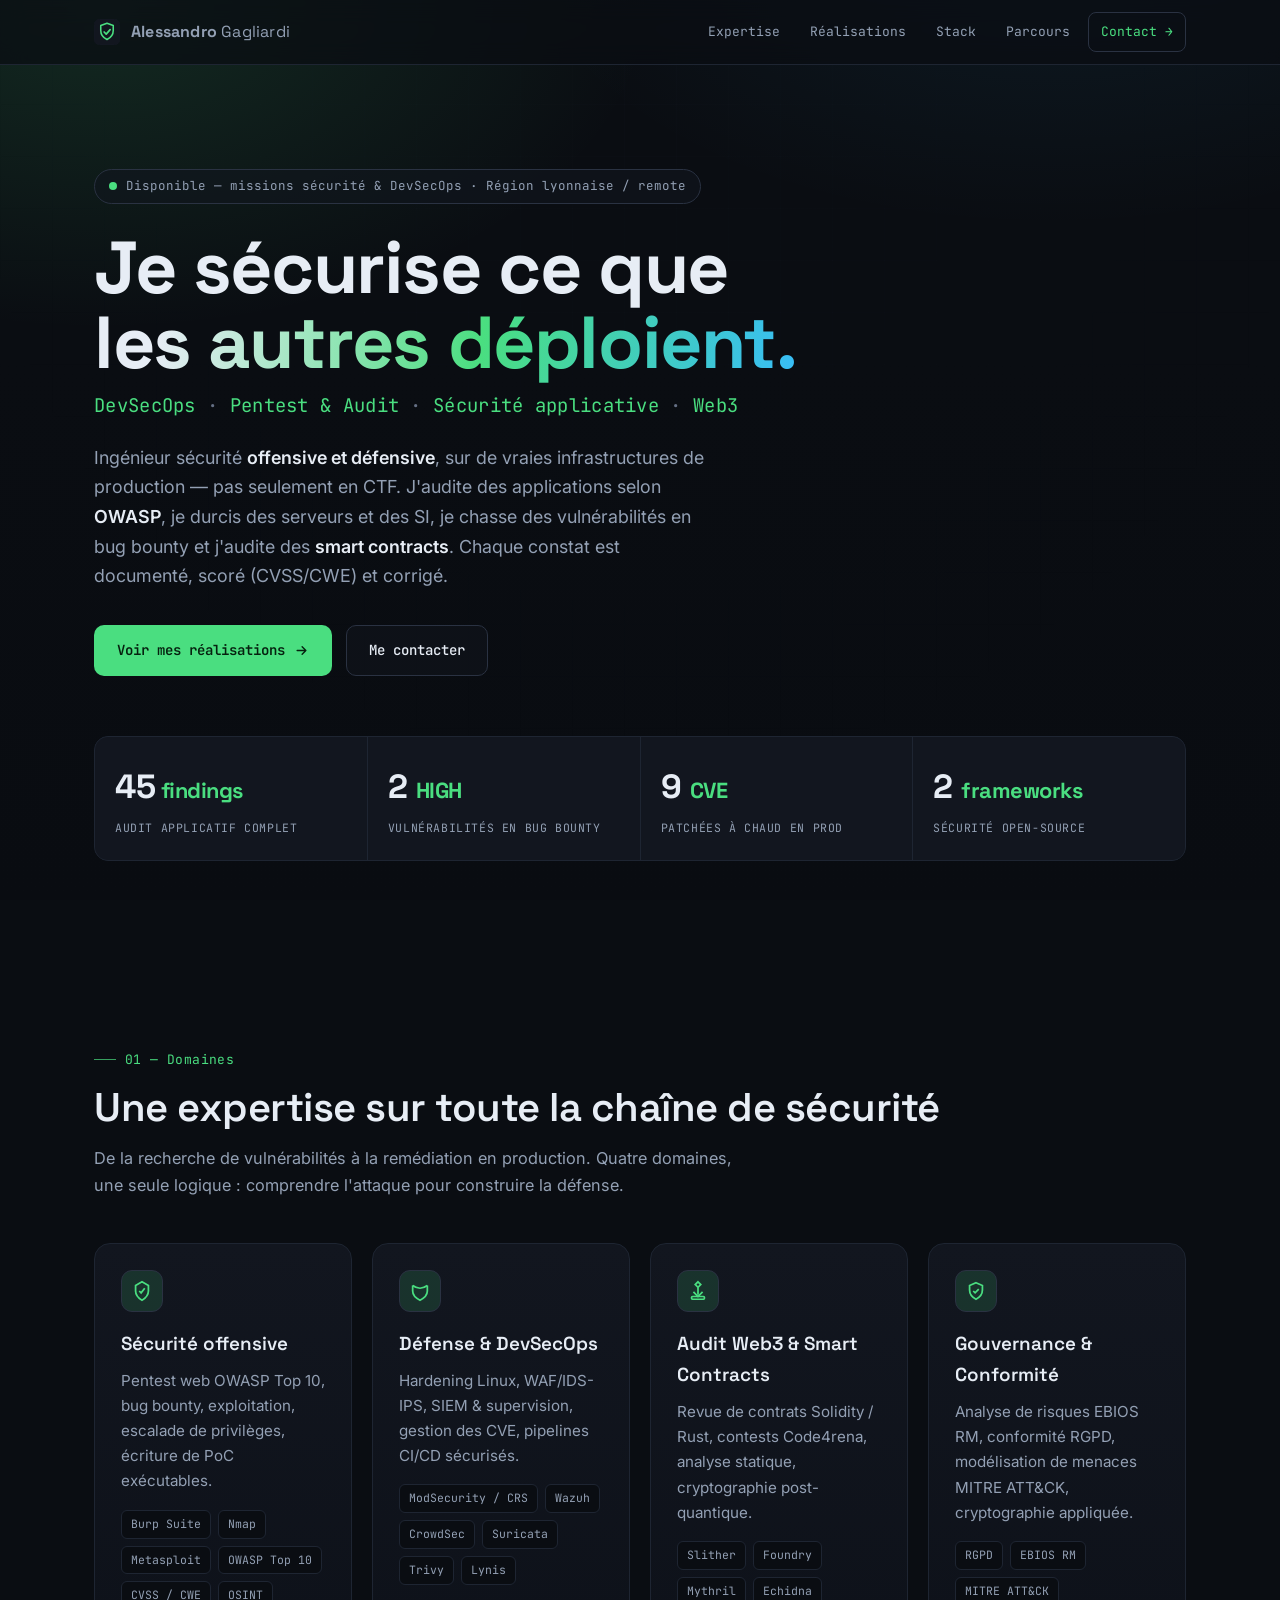
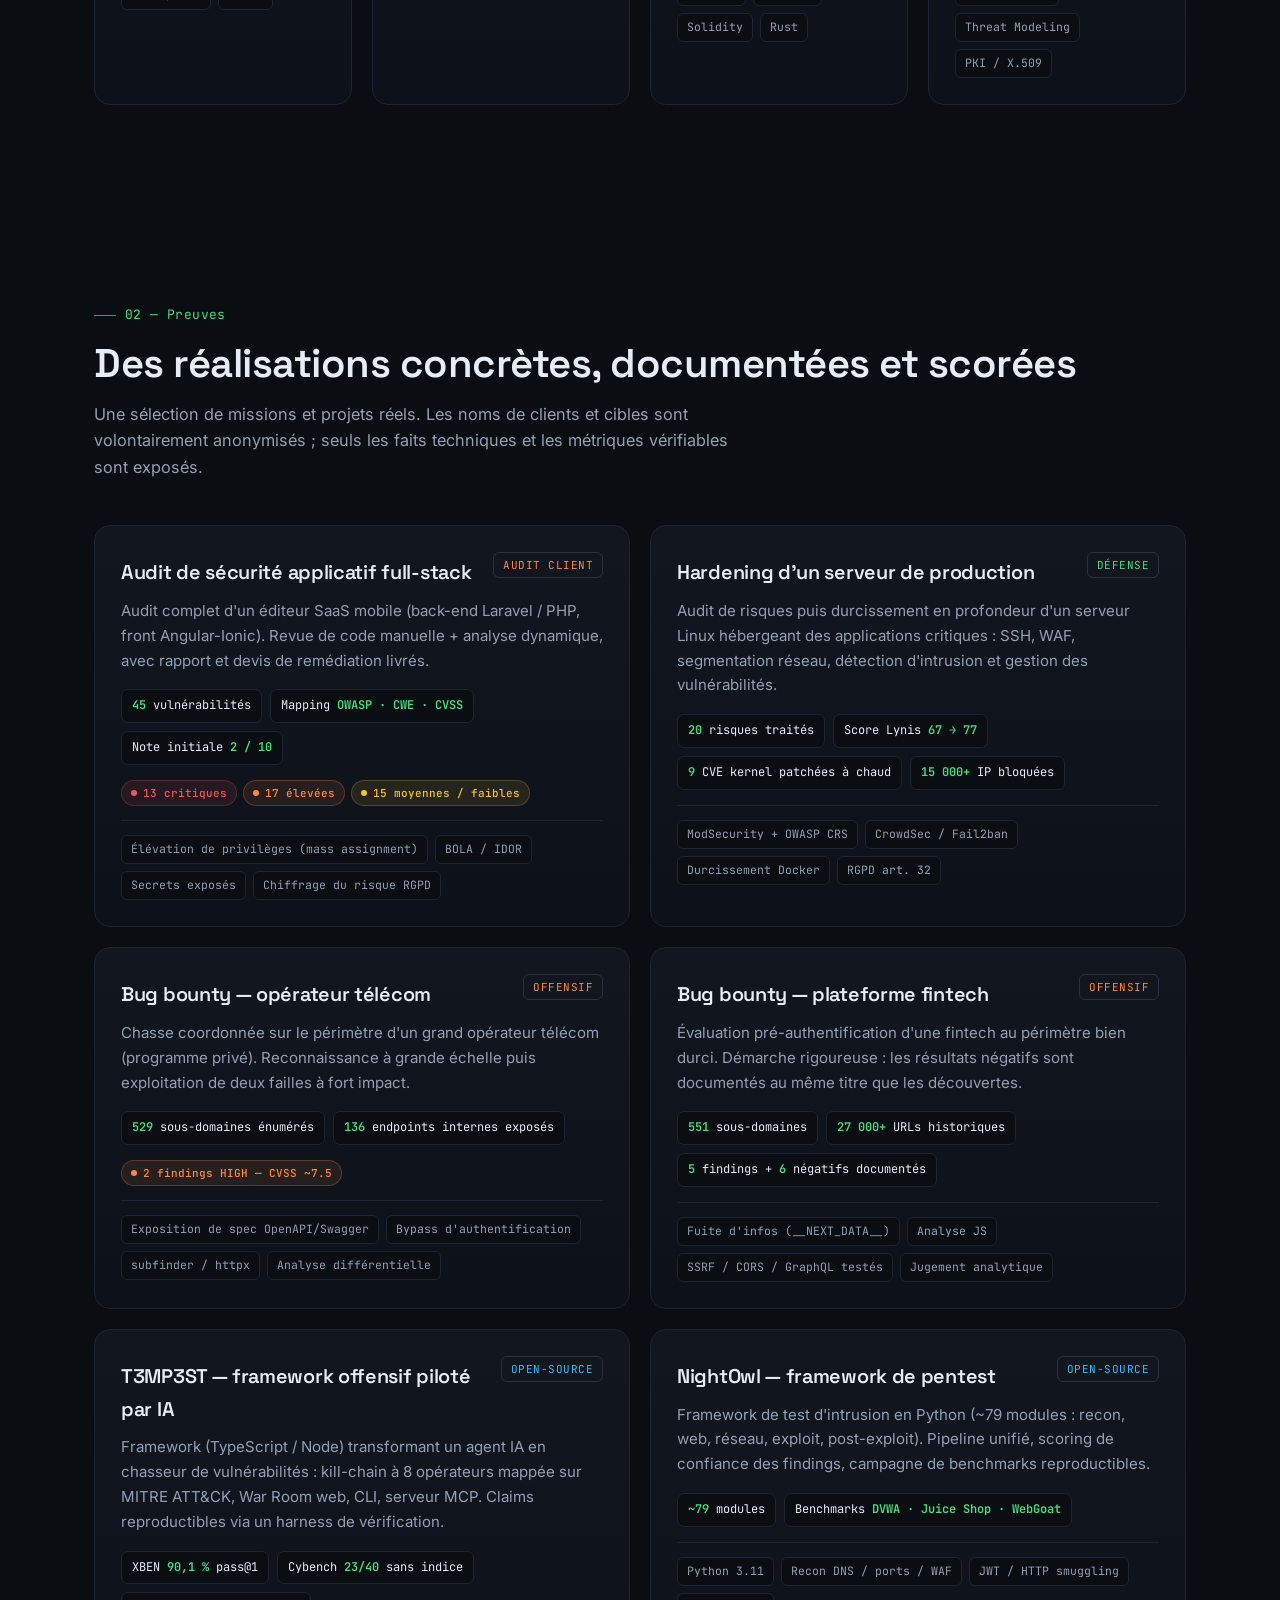
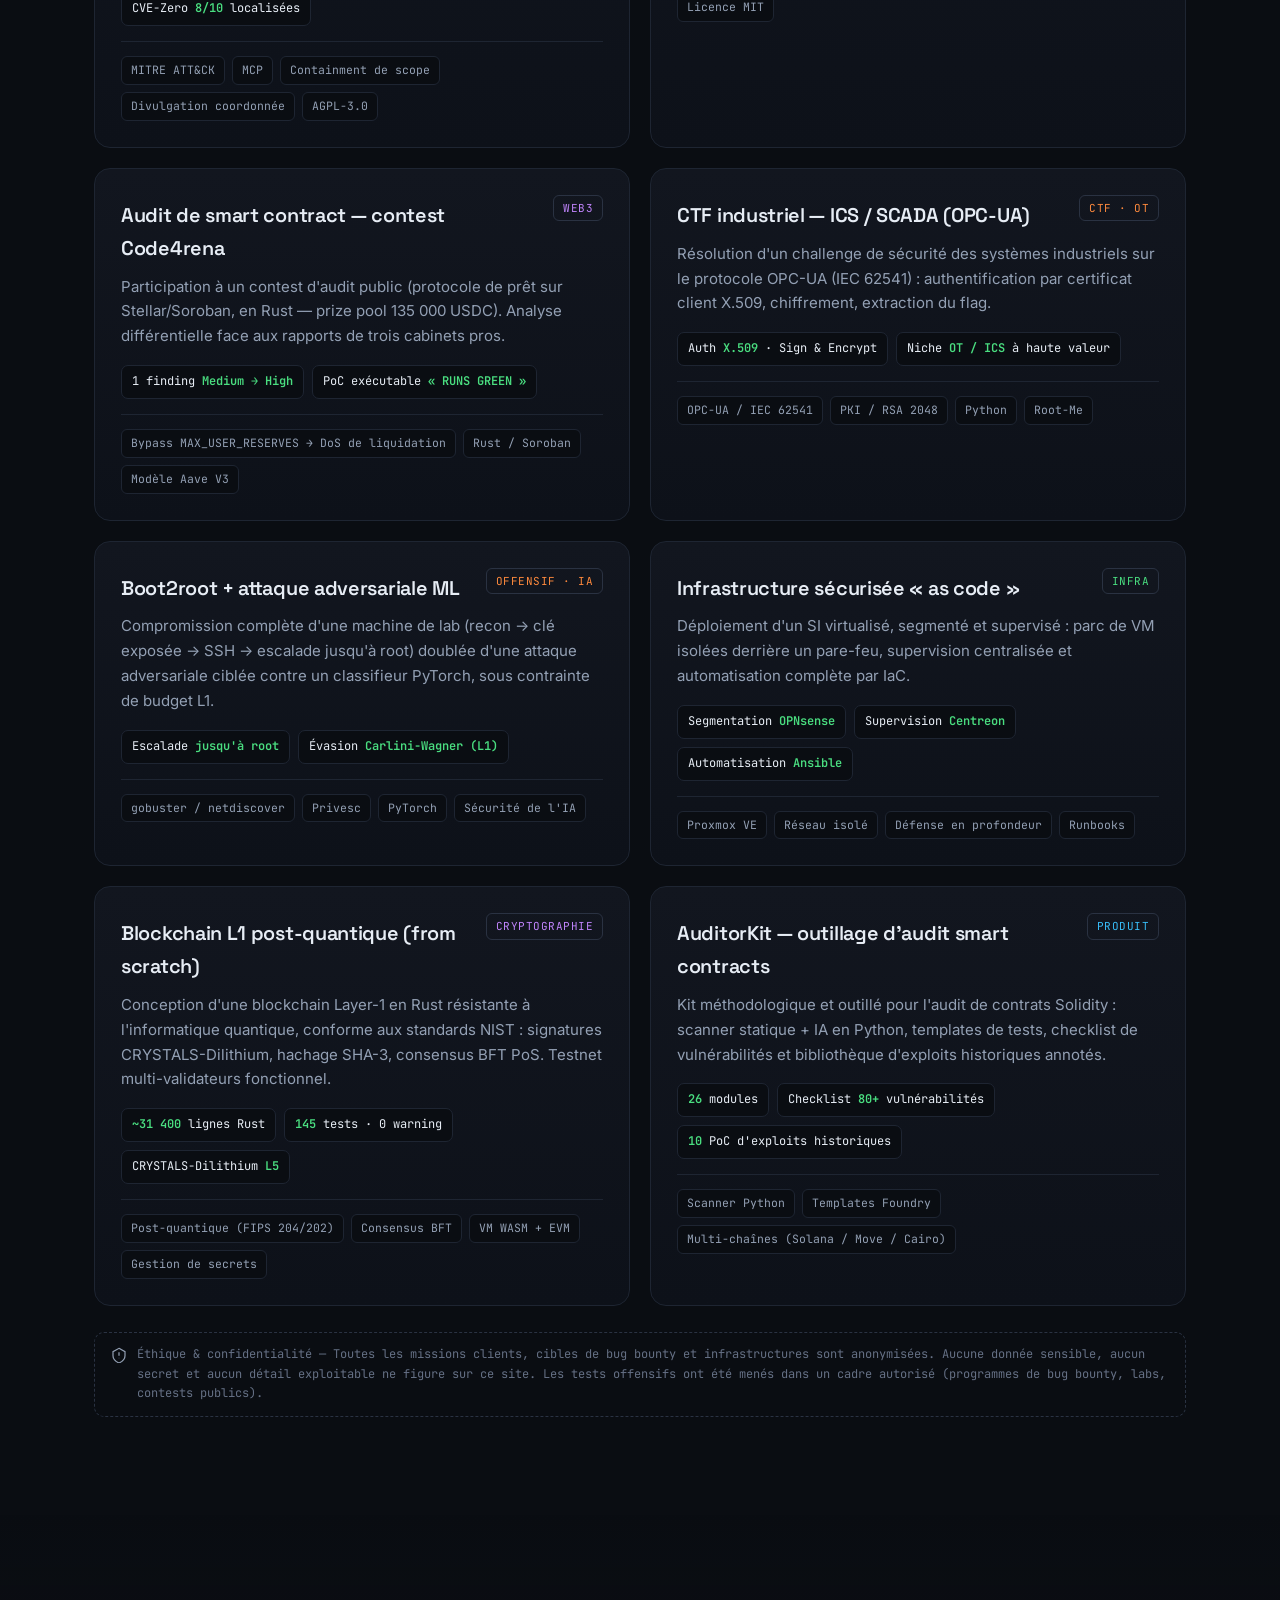
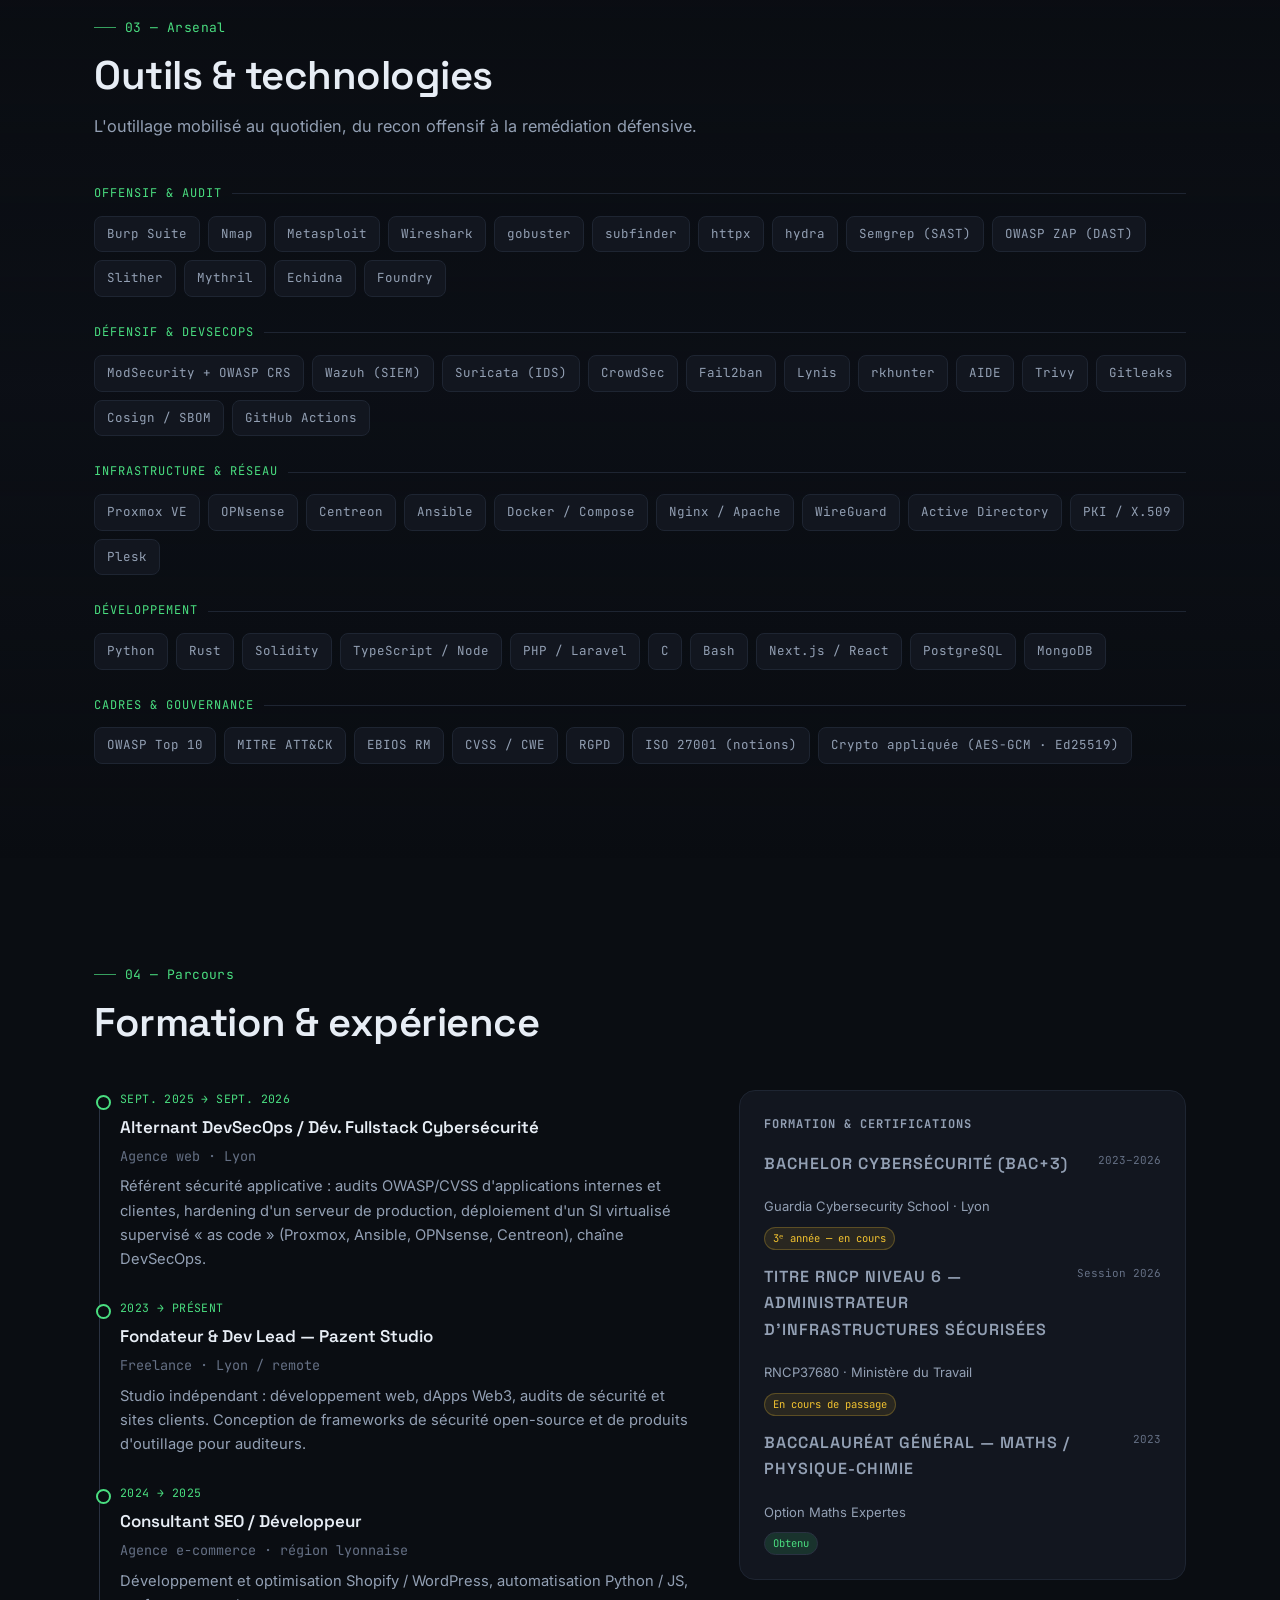
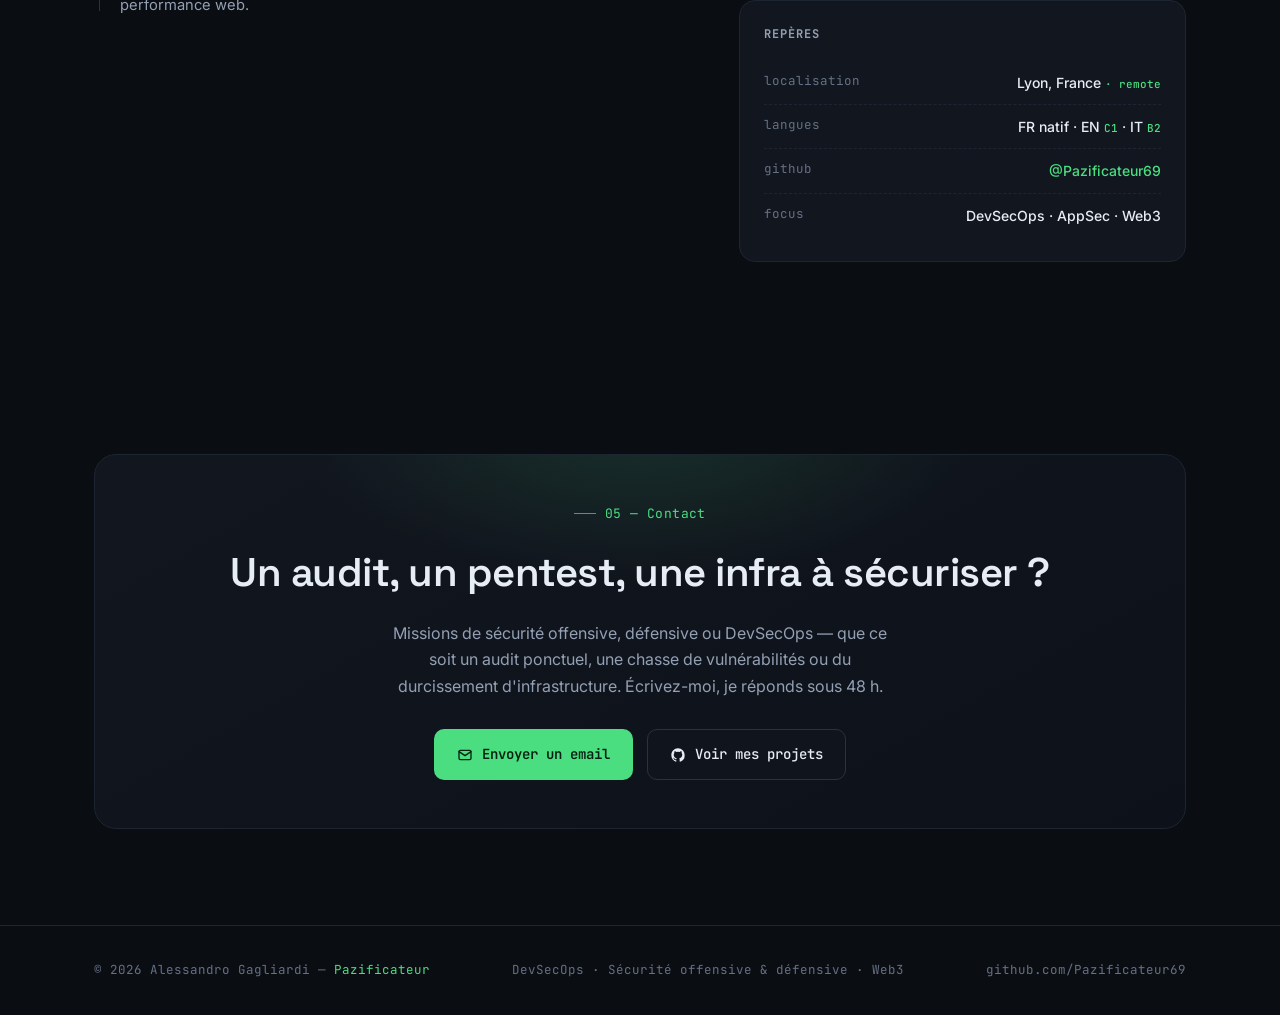
==== index.html @ 2c0b3a31 "Site portfolio cybersécurité — Alessandro Gagliardi" ====
<!DOCTYPE html>
<html lang="fr">
<head>
<meta charset="UTF-8">
<meta name="viewport" content="width=device-width, initial-scale=1.0">
<title>Alessandro Gagliardi — DevSecOps &amp; Expert Cybersécurité</title>
<meta name="description" content="Alessandro Gagliardi — DevSecOps &amp; expert en cybersécurité offensive et défensive. Audits applicatifs OWASP, pentest, hardening d'infrastructures, audit de smart contracts, frameworks open-source.">
<meta name="author" content="Alessandro Gagliardi">
<meta name="color-scheme" content="dark">
<meta property="og:type" content="website">
<meta property="og:title" content="Alessandro Gagliardi — DevSecOps &amp; Expert Cybersécurité">
<meta property="og:description" content="Sécurité offensive &amp; défensive sur infrastructures de production. Audits OWASP, pentest, hardening, audit de smart contracts.">
<meta property="og:locale" content="fr_FR">
<link rel="icon" href="data:image/svg+xml,%3Csvg xmlns='http://www.w3.org/2000/svg' viewBox='0 0 100 100'%3E%3Crect width='100' height='100' rx='22' fill='%230a0d12'/%3E%3Cpath d='M50 14l26 10v20c0 18-11 30-26 38-15-8-26-20-26-38V24z' fill='none' stroke='%234ade80' stroke-width='6' stroke-linejoin='round'/%3E%3Cpath d='M38 50l9 9 17-19' fill='none' stroke='%234ade80' stroke-width='7' stroke-linecap='round' stroke-linejoin='round'/%3E%3C/svg%3E">
<link rel="preconnect" href="https://fonts.googleapis.com">
<link rel="preconnect" href="https://fonts.gstatic.com" crossorigin>
<link href="https://fonts.googleapis.com/css2?family=Space+Grotesk:wght@400;500;600;700&family=Inter:wght@400;500;600&family=JetBrains+Mono:wght@400;500;600&display=swap" rel="stylesheet">
<script type="application/ld+json">
{
  "@context": "https://schema.org",
  "@type": "Person",
  "name": "Alessandro Gagliardi",
  "alternateName": "Pazificateur",
  "jobTitle": "DevSecOps & Ingénieur Sécurité",
  "description": "Expert en cybersécurité offensive et défensive : audits applicatifs OWASP, pentest, hardening d'infrastructures, audit de smart contracts.",
  "knowsAbout": ["Cybersécurité", "DevSecOps", "Pentest", "OWASP Top 10", "Audit de sécurité", "Hardening Linux", "Smart Contract Audit", "MITRE ATT&CK", "RGPD"],
  "url": "https://pazificateur69.github.io",
  "sameAs": ["https://github.com/Pazificateur69"],
  "knowsLanguage": ["fr", "en", "it"],
  "address": { "@type": "PostalAddress", "addressRegion": "Lyon", "addressCountry": "FR" }
}
</script>
<style>
  :root{
    --bg:#0a0d12; --bg-2:#0d1119; --surface:#12161f; --surface-2:#151b26;
    --border:#1e2532; --border-2:#2a3242;
    --text:#e7edf5; --muted:#93a0b4; --muted-2:#657085;
    --accent:#4ade80; --accent-dim:#2fa563; --accent-glow:rgba(74,222,128,.14);
    --cyan:#38bdf8;
    --crit:#f2555a; --high:#ff8a3d; --med:#f4c430; --low:#5ed497;
    --mono:'JetBrains Mono',ui-monospace,SFMono-Regular,Menlo,monospace;
    --sans:'Inter',system-ui,-apple-system,Segoe UI,Roboto,sans-serif;
    --display:'Space Grotesk','Inter',system-ui,sans-serif;
    --maxw:1140px;
  }
  *{box-sizing:border-box;margin:0;padding:0}
  html{scroll-behavior:smooth}
  @media (prefers-reduced-motion:reduce){html{scroll-behavior:auto}}
  body{
    background:var(--bg); color:var(--text); font-family:var(--sans);
    line-height:1.65; -webkit-font-smoothing:antialiased; overflow-x:hidden;
    font-size:16px;
  }
  body::before{
    content:""; position:fixed; inset:0; z-index:-2; pointer-events:none;
    background:
      radial-gradient(900px 500px at 82% -8%, rgba(56,189,248,.08), transparent 60%),
      radial-gradient(1000px 600px at 8% 0%, var(--accent-glow), transparent 55%),
      linear-gradient(180deg,#0a0d12 0%, #0a0d12 40%, #090c11 100%);
  }
  body::after{
    content:""; position:fixed; inset:0; z-index:-1; pointer-events:none; opacity:.5;
    background-image:linear-gradient(rgba(120,140,170,.035) 1px,transparent 1px),
      linear-gradient(90deg,rgba(120,140,170,.035) 1px,transparent 1px);
    background-size:52px 52px;
    -webkit-mask-image:radial-gradient(circle at 50% 12%,#000,transparent 78%);
    mask-image:radial-gradient(circle at 50% 12%,#000,transparent 78%);
  }
  a{color:inherit;text-decoration:none}
  .wrap{max-width:var(--maxw);margin:0 auto;padding:0 24px}
  .mono{font-family:var(--mono)}
  .accent{color:var(--accent)}

  /* NAV */
  header.nav{
    position:sticky;top:0;z-index:50;
    backdrop-filter:blur(12px);-webkit-backdrop-filter:blur(12px);
    background:rgba(10,13,18,.72);border-bottom:1px solid var(--border);
  }
  .nav-in{display:flex;align-items:center;justify-content:space-between;height:64px}
  .brand{display:flex;align-items:center;gap:11px;font-family:var(--display);font-weight:600;letter-spacing:.2px}
  .brand .logo{width:26px;height:26px;flex:none}
  .brand b{font-weight:700}
  .brand span{color:var(--muted);font-weight:400}
  nav.links{display:flex;gap:6px;align-items:center}
  nav.links a{
    font-family:var(--mono);font-size:13px;color:var(--muted);
    padding:8px 12px;border-radius:8px;transition:.18s;
  }
  nav.links a:hover{color:var(--text);background:var(--surface)}
  nav.links a.cta{
    color:var(--accent);border:1px solid var(--border-2);
  }
  nav.links a.cta:hover{background:var(--accent-glow);border-color:var(--accent-dim)}
  .burger{display:none;background:none;border:1px solid var(--border-2);border-radius:8px;color:var(--text);padding:7px 10px;cursor:pointer;font-family:var(--mono);font-size:13px}
  @media(max-width:820px){
    nav.links{display:none}
    nav.links.open{
      display:flex;position:absolute;top:64px;left:0;right:0;flex-direction:column;
      gap:2px;padding:14px;background:rgba(10,13,18,.97);border-bottom:1px solid var(--border);
    }
    nav.links.open a{padding:11px 12px}
    .burger{display:block}
  }

  /* SECTION SCAFFOLD */
  section{padding:96px 0;position:relative}
  @media(max-width:640px){section{padding:68px 0}}
  .kicker{
    font-family:var(--mono);font-size:13px;color:var(--accent);
    display:inline-flex;align-items:center;gap:9px;margin-bottom:16px;letter-spacing:.4px;
  }
  .kicker::before{content:"";width:22px;height:1px;background:var(--accent);opacity:.7}
  h2.sec{font-family:var(--display);font-size:clamp(1.7rem,3.6vw,2.5rem);font-weight:600;letter-spacing:-.5px;line-height:1.12}
  .sec-lead{color:var(--muted);max-width:640px;margin-top:14px;font-size:1.02rem}

  /* HERO */
  .hero{padding:104px 0 84px;position:relative}
  .hero .status{
    display:inline-flex;align-items:center;gap:9px;font-family:var(--mono);font-size:12.5px;
    color:var(--muted);border:1px solid var(--border-2);border-radius:100px;padding:6px 14px;margin-bottom:26px;
    background:rgba(18,22,31,.6);
  }
  .dot{width:8px;height:8px;border-radius:50%;background:var(--accent);box-shadow:0 0 0 0 var(--accent-glow);animation:pulse 2.4s infinite}
  @keyframes pulse{0%{box-shadow:0 0 0 0 rgba(74,222,128,.5)}70%{box-shadow:0 0 0 9px rgba(74,222,128,0)}100%{box-shadow:0 0 0 0 rgba(74,222,128,0)}}
  @media (prefers-reduced-motion:reduce){.dot{animation:none}}
  .hero h1{
    font-family:var(--display);font-weight:700;letter-spacing:-1.4px;
    font-size:clamp(2.5rem,6.4vw,4.6rem);line-height:1.02;margin-bottom:10px;
  }
  .hero h1 .grad{
    background:linear-gradient(100deg,#e7edf5 10%,#4ade80 55%,#38bdf8 100%);
    -webkit-background-clip:text;background-clip:text;-webkit-text-fill-color:transparent;
  }
  .hero .role{font-family:var(--mono);color:var(--accent);font-size:clamp(.95rem,2.2vw,1.18rem);margin-bottom:22px;letter-spacing:.3px}
  .hero .role .sep{color:var(--muted-2)}
  .hero p.lead{font-size:1.12rem;color:var(--muted);max-width:610px;margin-bottom:34px}
  .hero p.lead strong{color:var(--text);font-weight:600}
  .btns{display:flex;gap:14px;flex-wrap:wrap}
  .btn{
    font-family:var(--mono);font-size:14px;font-weight:500;padding:13px 22px;border-radius:10px;
    display:inline-flex;align-items:center;gap:9px;transition:.2s;cursor:pointer;border:1px solid transparent;
  }
  .btn.primary{background:var(--accent);color:#06210f;font-weight:600}
  .btn.primary:hover{transform:translateY(-2px);box-shadow:0 10px 30px -10px rgba(74,222,128,.5)}
  .btn.ghost{border-color:var(--border-2);color:var(--text);background:rgba(18,22,31,.5)}
  .btn.ghost:hover{border-color:var(--accent-dim);color:var(--accent);transform:translateY(-2px)}

  /* HERO STATS */
  .hero-stats{
    display:grid;grid-template-columns:repeat(4,1fr);gap:1px;margin-top:60px;
    border:1px solid var(--border);border-radius:14px;overflow:hidden;background:var(--border);
  }
  @media(max-width:720px){.hero-stats{grid-template-columns:repeat(2,1fr)}}
  .hstat{background:var(--surface);padding:22px 20px}
  .hstat .n{font-family:var(--display);font-size:clamp(1.5rem,3.4vw,2.1rem);font-weight:700;color:var(--text);letter-spacing:-.5px}
  .hstat .n .u{color:var(--accent);font-size:.65em}
  .hstat .l{font-family:var(--mono);font-size:11.5px;color:var(--muted);margin-top:5px;text-transform:uppercase;letter-spacing:.6px}

  /* GENERIC CARD GRID */
  .grid{display:grid;gap:20px}
  .g-2{grid-template-columns:repeat(2,1fr)}
  .g-3{grid-template-columns:repeat(3,1fr)}
  .g-4{grid-template-columns:repeat(4,1fr)}
  @media(max-width:900px){.g-3,.g-4{grid-template-columns:repeat(2,1fr)}}
  @media(max-width:620px){.g-2,.g-3,.g-4{grid-template-columns:1fr}}
  .card{
    background:linear-gradient(180deg,var(--surface),var(--bg-2));
    border:1px solid var(--border);border-radius:16px;padding:26px;transition:.25s;position:relative;overflow:hidden;
  }
  .card:hover{border-color:var(--border-2);transform:translateY(-3px)}

  /* ABOUT */
  .about-grid{display:grid;grid-template-columns:1.35fr .9fr;gap:34px;align-items:start}
  @media(max-width:860px){.about-grid{grid-template-columns:1fr;gap:26px}}
  .about-body p{color:var(--muted);margin-bottom:18px;font-size:1.05rem}
  .about-body p strong{color:var(--text);font-weight:600}
  .about-body .hl{color:var(--accent);font-weight:500}
  .panel{
    background:var(--surface);border:1px solid var(--border);border-radius:16px;padding:24px;
  }
  .panel h4{font-family:var(--mono);font-size:12px;color:var(--muted);text-transform:uppercase;letter-spacing:1px;margin-bottom:16px}
  .kv{display:flex;justify-content:space-between;gap:14px;padding:10px 0;border-bottom:1px dashed var(--border);font-size:14px}
  .kv:last-child{border-bottom:none}
  .kv .k{color:var(--muted-2);font-family:var(--mono);font-size:12.5px}
  .kv .v{color:var(--text);text-align:right;font-weight:500}
  .kv .v small{color:var(--accent);font-family:var(--mono);font-size:11px}

  /* EXPERTISE */
  .exp-card .ico{width:42px;height:42px;border-radius:11px;display:flex;align-items:center;justify-content:center;background:var(--accent-glow);border:1px solid var(--border-2);margin-bottom:16px}
  .exp-card .ico svg{width:22px;height:22px;stroke:var(--accent);fill:none;stroke-width:1.9}
  .exp-card h3{font-family:var(--display);font-size:1.18rem;font-weight:600;margin-bottom:9px}
  .exp-card p{color:var(--muted);font-size:.95rem;margin-bottom:16px}
  .tags{display:flex;flex-wrap:wrap;gap:7px}
  .tag{font-family:var(--mono);font-size:11.5px;color:var(--muted);background:var(--bg);border:1px solid var(--border);border-radius:6px;padding:4px 9px}
  .exp-card:hover .tag{border-color:var(--border-2)}

  /* PROOF / CASE STUDIES */
  .proj-head{display:flex;align-items:flex-start;justify-content:space-between;gap:14px;margin-bottom:6px}
  .proj-cat{font-family:var(--mono);font-size:11px;letter-spacing:.5px;text-transform:uppercase;color:var(--cyan);border:1px solid var(--border-2);border-radius:6px;padding:3px 9px;white-space:nowrap}
  .proj-cat.off{color:#ff8a3d}
  .proj-cat.def{color:var(--accent)}
  .proj-cat.web3{color:#c084fc}
  .proj-cat.tool{color:#38bdf8}
  .proj h3{font-family:var(--display);font-size:1.24rem;font-weight:600;margin:4px 0 4px;letter-spacing:-.3px}
  .proj .ctx{color:var(--muted);font-size:.94rem;margin-bottom:16px}
  .metrics{display:flex;flex-wrap:wrap;gap:8px;margin-bottom:15px}
  .metric{font-family:var(--mono);font-size:12px;background:var(--bg);border:1px solid var(--border);border-radius:7px;padding:6px 10px;color:var(--text)}
  .metric b{color:var(--accent);font-weight:600}
  .sev{display:flex;flex-wrap:wrap;gap:6px;margin-bottom:14px}
  .badge{font-family:var(--mono);font-size:11px;padding:3px 9px;border-radius:20px;font-weight:500;display:inline-flex;align-items:center;gap:6px}
  .badge::before{content:"";width:6px;height:6px;border-radius:50%;background:currentColor}
  .b-crit{color:var(--crit);background:rgba(242,85,90,.1);border:1px solid rgba(242,85,90,.25)}
  .b-high{color:var(--high);background:rgba(255,138,61,.1);border:1px solid rgba(255,138,61,.25)}
  .b-med{color:var(--med);background:rgba(244,196,48,.1);border:1px solid rgba(244,196,48,.22)}
  .b-low{color:var(--low);background:rgba(94,212,151,.1);border:1px solid rgba(94,212,151,.22)}
  .proj .foot{display:flex;flex-wrap:wrap;gap:7px;padding-top:14px;border-top:1px solid var(--border)}
  .disclaimer{
    font-family:var(--mono);font-size:12px;color:var(--muted-2);
    border:1px dashed var(--border-2);border-radius:10px;padding:12px 16px;margin-top:26px;
    display:flex;gap:10px;align-items:flex-start;
  }
  .disclaimer svg{width:16px;height:16px;stroke:var(--muted);fill:none;stroke-width:1.8;flex:none;margin-top:2px}

  /* STACK */
  .stack-group{margin-bottom:26px}
  .stack-group:last-child{margin-bottom:0}
  .stack-group .gt{font-family:var(--mono);font-size:12px;color:var(--accent);text-transform:uppercase;letter-spacing:1px;margin-bottom:12px;display:flex;align-items:center;gap:10px}
  .stack-group .gt::after{content:"";flex:1;height:1px;background:var(--border)}
  .chips{display:flex;flex-wrap:wrap;gap:8px}
  .chip{font-family:var(--mono);font-size:12.5px;color:var(--muted);background:var(--surface);border:1px solid var(--border);border-radius:8px;padding:7px 12px;transition:.18s}
  .chip:hover{color:var(--text);border-color:var(--accent-dim);transform:translateY(-2px)}

  /* TIMELINE + EDU */
  .path-grid{display:grid;grid-template-columns:1.15fr .85fr;gap:40px;align-items:start}
  @media(max-width:860px){.path-grid{grid-template-columns:1fr;gap:34px}}
  .tl{position:relative;padding-left:26px}
  .tl::before{content:"";position:absolute;left:5px;top:6px;bottom:6px;width:1px;background:var(--border-2)}
  .tl-item{position:relative;padding-bottom:28px}
  .tl-item:last-child{padding-bottom:0}
  .tl-item::before{content:"";position:absolute;left:-24px;top:5px;width:11px;height:11px;border-radius:50%;background:var(--bg);border:2px solid var(--accent)}
  .tl-item .when{font-family:var(--mono);font-size:11.5px;color:var(--accent);letter-spacing:.4px}
  .tl-item h4{font-family:var(--display);font-size:1.06rem;font-weight:600;margin:5px 0 3px}
  .tl-item .org{font-size:13.5px;color:var(--muted-2);font-family:var(--mono)}
  .tl-item p{color:var(--muted);font-size:.92rem;margin-top:7px}
  .edu-card{margin-bottom:14px}
  .edu-card:last-child{margin-bottom:0}
  .edu-card .top{display:flex;justify-content:space-between;gap:12px;align-items:flex-start}
  .edu-card h4{font-family:var(--display);font-size:1rem;font-weight:600}
  .edu-card .yr{font-family:var(--mono);font-size:11px;color:var(--muted-2);white-space:nowrap}
  .edu-card .sub{font-size:13px;color:var(--muted);margin-top:3px}
  .pill{font-family:var(--mono);font-size:10.5px;padding:2px 8px;border-radius:20px;margin-top:9px;display:inline-block}
  .pill.now{color:var(--med);background:rgba(244,196,48,.1);border:1px solid rgba(244,196,48,.25)}
  .pill.done{color:var(--accent);background:var(--accent-glow);border:1px solid var(--border-2)}

  /* CONTACT */
  .contact-box{
    background:linear-gradient(150deg,var(--surface),var(--bg-2));
    border:1px solid var(--border);border-radius:22px;padding:48px 40px;text-align:center;position:relative;overflow:hidden;
  }
  .contact-box::before{content:"";position:absolute;inset:0;background:radial-gradient(500px 240px at 50% -10%,var(--accent-glow),transparent 70%);pointer-events:none}
  .contact-box h2{font-family:var(--display);font-size:clamp(1.7rem,4vw,2.5rem);font-weight:600;letter-spacing:-.5px;position:relative}
  .contact-box p{color:var(--muted);max-width:520px;margin:14px auto 30px;position:relative}
  .contact-actions{display:flex;gap:14px;justify-content:center;flex-wrap:wrap;position:relative}

  /* FOOTER */
  footer{border-top:1px solid var(--border);padding:34px 0;color:var(--muted-2)}
  .foot-in{display:flex;justify-content:space-between;align-items:center;gap:16px;flex-wrap:wrap;font-family:var(--mono);font-size:12.5px}
  .foot-in a:hover{color:var(--accent)}

  /* REVEAL */
  .reveal{opacity:0;transform:translateY(22px);transition:opacity .6s ease,transform .6s ease}
  .reveal.in{opacity:1;transform:none}
  @media (prefers-reduced-motion:reduce){.reveal{opacity:1;transform:none;transition:none}}
</style>
</head>
<body>

<header class="nav">
  <div class="wrap nav-in">
    <a class="brand" href="#top">
      <svg class="logo" viewBox="0 0 100 100" aria-hidden="true"><rect width="100" height="100" rx="22" fill="#12161f" stroke="#1e2532"/><path d="M50 16l24 9v19c0 17-10 28-24 35-14-7-24-18-24-35V25z" fill="none" stroke="#4ade80" stroke-width="6" stroke-linejoin="round"/><path d="M39 50l8 8 15-17" fill="none" stroke="#4ade80" stroke-width="6.5" stroke-linecap="round" stroke-linejoin="round"/></svg>
      <span><b>Alessandro</b> Gagliardi</span>
    </a>
    <button class="burger mono" id="burger" aria-label="Menu">≡ menu</button>
    <nav class="links" id="menu">
      <a href="#expertise">Expertise</a>
      <a href="#preuves">Réalisations</a>
      <a href="#stack">Stack</a>
      <a href="#parcours">Parcours</a>
      <a class="cta" href="#contact">Contact →</a>
    </nav>
  </div>
</header>

<a id="top"></a>
<section class="hero">
  <div class="wrap">
    <div class="status reveal"><span class="dot"></span> Disponible — missions sécurité &amp; DevSecOps · Région lyonnaise / remote</div>
    <h1 class="reveal">Je sécurise ce que<br><span class="grad">les autres déploient.</span></h1>
    <div class="role mono reveal">DevSecOps <span class="sep">·</span> Pentest &amp; Audit <span class="sep">·</span> Sécurité applicative <span class="sep">·</span> Web3</div>
    <p class="lead reveal">Ingénieur sécurité <strong>offensive et défensive</strong>, sur de vraies infrastructures de production — pas seulement en CTF. J'audite des applications selon <strong>OWASP</strong>, je durcis des serveurs et des SI, je chasse des vulnérabilités en bug bounty et j'audite des <strong>smart contracts</strong>. Chaque constat est documenté, scoré (CVSS/CWE) et corrigé.</p>
    <div class="btns reveal">
      <a class="btn primary" href="#preuves">Voir mes réalisations
        <svg width="15" height="15" viewBox="0 0 24 24" fill="none" stroke="currentColor" stroke-width="2.2" stroke-linecap="round" stroke-linejoin="round"><path d="M5 12h14M13 6l6 6-6 6"/></svg>
      </a>
      <a class="btn ghost" href="#contact">Me contacter</a>
    </div>

    <div class="hero-stats reveal">
      <div class="hstat"><div class="n">45<span class="u"> findings</span></div><div class="l">Audit applicatif complet</div></div>
      <div class="hstat"><div class="n">2 <span class="u">HIGH</span></div><div class="l">Vulnérabilités en bug bounty</div></div>
      <div class="hstat"><div class="n">9 <span class="u">CVE</span></div><div class="l">Patchées à chaud en prod</div></div>
      <div class="hstat"><div class="n">2 <span class="u">frameworks</span></div><div class="l">Sécurité open-source</div></div>
    </div>
  </div>
</section>

<section id="expertise">
  <div class="wrap">
    <div class="kicker mono reveal">01 — Domaines</div>
    <h2 class="sec reveal">Une expertise sur toute la chaîne de sécurité</h2>
    <p class="sec-lead reveal">De la recherche de vulnérabilités à la remédiation en production. Quatre domaines, une seule logique : comprendre l'attaque pour construire la défense.</p>

    <div class="grid g-4" style="margin-top:44px">
      <div class="card exp-card reveal">
        <div class="ico"><svg viewBox="0 0 24 24"><path d="M12 2l7 4v6c0 5-3.5 8-7 10-3.5-2-7-5-7-10V6z"/><path d="M9 12l2 2 4-5"/></svg></div>
        <h3>Sécurité offensive</h3>
        <p>Pentest web OWASP Top 10, bug bounty, exploitation, escalade de privilèges, écriture de PoC exécutables.</p>
        <div class="tags">
          <span class="tag">Burp Suite</span><span class="tag">Nmap</span><span class="tag">Metasploit</span><span class="tag">OWASP Top 10</span><span class="tag">CVSS / CWE</span><span class="tag">OSINT</span>
        </div>
      </div>
      <div class="card exp-card reveal">
        <div class="ico"><svg viewBox="0 0 24 24"><path d="M4 6a15 15 0 0 0 8 3 15 15 0 0 0 8-3"/><path d="M4 6v6c0 5 4 8 8 10 4-2 8-5 8-10V6"/></svg></div>
        <h3>Défense &amp; DevSecOps</h3>
        <p>Hardening Linux, WAF/IDS-IPS, SIEM &amp; supervision, gestion des CVE, pipelines CI/CD sécurisés.</p>
        <div class="tags">
          <span class="tag">ModSecurity / CRS</span><span class="tag">Wazuh</span><span class="tag">CrowdSec</span><span class="tag">Suricata</span><span class="tag">Trivy</span><span class="tag">Lynis</span>
        </div>
      </div>
      <div class="card exp-card reveal">
        <div class="ico"><svg viewBox="0 0 24 24"><path d="M12 2l3 3-3 3-3-3z"/><path d="M12 8v8"/><path d="M7 13l5 5 5-5"/><rect x="5" y="18" width="14" height="3" rx="1"/></svg></div>
        <h3>Audit Web3 &amp; Smart Contracts</h3>
        <p>Revue de contrats Solidity / Rust, contests Code4rena, analyse statique, cryptographie post-quantique.</p>
        <div class="tags">
          <span class="tag">Slither</span><span class="tag">Foundry</span><span class="tag">Mythril</span><span class="tag">Echidna</span><span class="tag">Solidity</span><span class="tag">Rust</span>
        </div>
      </div>
      <div class="card exp-card reveal">
        <div class="ico"><svg viewBox="0 0 24 24"><path d="M9 12l2 2 4-4"/><path d="M12 3l7 3v5c0 5-3 8-7 10-4-2-7-5-7-10V6z"/></svg></div>
        <h3>Gouvernance &amp; Conformité</h3>
        <p>Analyse de risques EBIOS RM, conformité RGPD, modélisation de menaces MITRE ATT&amp;CK, cryptographie appliquée.</p>
        <div class="tags">
          <span class="tag">RGPD</span><span class="tag">EBIOS RM</span><span class="tag">MITRE ATT&amp;CK</span><span class="tag">Threat Modeling</span><span class="tag">PKI / X.509</span>
        </div>
      </div>
    </div>
  </div>
</section>

<section id="preuves">
  <div class="wrap">
    <div class="kicker mono reveal">02 — Preuves</div>
    <h2 class="sec reveal">Des réalisations concrètes, documentées et scorées</h2>
    <p class="sec-lead reveal">Une sélection de missions et projets réels. Les noms de clients et cibles sont volontairement anonymisés ; seuls les faits techniques et les métriques vérifiables sont exposés.</p>

    <div class="grid g-2" style="margin-top:44px">

      <!-- AUDIT APPLICATIF -->
      <div class="card proj reveal">
        <div class="proj-head">
          <h3>Audit de sécurité applicatif full-stack</h3>
          <span class="proj-cat off">Audit client</span>
        </div>
        <p class="ctx">Audit complet d'un éditeur SaaS mobile (back-end Laravel / PHP, front Angular-Ionic). Revue de code manuelle + analyse dynamique, avec rapport et devis de remédiation livrés.</p>
        <div class="metrics">
          <span class="metric"><b>45</b> vulnérabilités</span>
          <span class="metric">Mapping <b>OWASP · CWE · CVSS</b></span>
          <span class="metric">Note initiale <b>2 / 10</b></span>
        </div>
        <div class="sev">
          <span class="badge b-crit">13 critiques</span>
          <span class="badge b-high">17 élevées</span>
          <span class="badge b-med">15 moyennes / faibles</span>
        </div>
        <div class="foot">
          <span class="tag">Élévation de privilèges (mass assignment)</span><span class="tag">BOLA / IDOR</span><span class="tag">Secrets exposés</span><span class="tag">Chiffrage du risque RGPD</span>
        </div>
      </div>

      <!-- HARDENING -->
      <div class="card proj reveal">
        <div class="proj-head">
          <h3>Hardening d'un serveur de production</h3>
          <span class="proj-cat def">Défense</span>
        </div>
        <p class="ctx">Audit de risques puis durcissement en profondeur d'un serveur Linux hébergeant des applications critiques : SSH, WAF, segmentation réseau, détection d'intrusion et gestion des vulnérabilités.</p>
        <div class="metrics">
          <span class="metric"><b>20</b> risques traités</span>
          <span class="metric">Score Lynis <b>67 → 77</b></span>
          <span class="metric"><b>9</b> CVE kernel patchées à chaud</span>
          <span class="metric"><b>15 000+</b> IP bloquées</span>
        </div>
        <div class="foot">
          <span class="tag">ModSecurity + OWASP CRS</span><span class="tag">CrowdSec / Fail2ban</span><span class="tag">Durcissement Docker</span><span class="tag">RGPD art. 32</span>
        </div>
      </div>

      <!-- BUG BOUNTY TELECOM -->
      <div class="card proj reveal">
        <div class="proj-head">
          <h3>Bug bounty — opérateur télécom</h3>
          <span class="proj-cat off">Offensif</span>
        </div>
        <p class="ctx">Chasse coordonnée sur le périmètre d'un grand opérateur télécom (programme privé). Reconnaissance à grande échelle puis exploitation de deux failles à fort impact.</p>
        <div class="metrics">
          <span class="metric"><b>529</b> sous-domaines énumérés</span>
          <span class="metric"><b>136</b> endpoints internes exposés</span>
        </div>
        <div class="sev">
          <span class="badge b-high">2 findings HIGH — CVSS ~7.5</span>
        </div>
        <div class="foot">
          <span class="tag">Exposition de spec OpenAPI/Swagger</span><span class="tag">Bypass d'authentification</span><span class="tag">subfinder / httpx</span><span class="tag">Analyse différentielle</span>
        </div>
      </div>

      <!-- BUG BOUNTY FINTECH -->
      <div class="card proj reveal">
        <div class="proj-head">
          <h3>Bug bounty — plateforme fintech</h3>
          <span class="proj-cat off">Offensif</span>
        </div>
        <p class="ctx">Évaluation pré-authentification d'une fintech au périmètre bien durci. Démarche rigoureuse : les résultats négatifs sont documentés au même titre que les découvertes.</p>
        <div class="metrics">
          <span class="metric"><b>551</b> sous-domaines</span>
          <span class="metric"><b>27 000+</b> URLs historiques</span>
          <span class="metric"><b>5</b> findings + <b>6</b> négatifs documentés</span>
        </div>
        <div class="foot">
          <span class="tag">Fuite d'infos (__NEXT_DATA__)</span><span class="tag">Analyse JS</span><span class="tag">SSRF / CORS / GraphQL testés</span><span class="tag">Jugement analytique</span>
        </div>
      </div>

      <!-- T3MP3ST -->
      <div class="card proj reveal">
        <div class="proj-head">
          <h3>T3MP3ST — framework offensif piloté par IA</h3>
          <span class="proj-cat tool">Open-source</span>
        </div>
        <p class="ctx">Framework (TypeScript / Node) transformant un agent IA en chasseur de vulnérabilités : kill-chain à 8 opérateurs mappée sur MITRE ATT&amp;CK, War Room web, CLI, serveur MCP. Claims reproductibles via un harness de vérification.</p>
        <div class="metrics">
          <span class="metric">XBEN <b>90,1 %</b> pass@1</span>
          <span class="metric">Cybench <b>23/40</b> sans indice</span>
          <span class="metric">CVE-Zero <b>8/10</b> localisées</span>
        </div>
        <div class="foot">
          <span class="tag">MITRE ATT&amp;CK</span><span class="tag">MCP</span><span class="tag">Containment de scope</span><span class="tag">Divulgation coordonnée</span><span class="tag">AGPL-3.0</span>
        </div>
      </div>

      <!-- NIGHTOWL -->
      <div class="card proj reveal">
        <div class="proj-head">
          <h3>NightOwl — framework de pentest</h3>
          <span class="proj-cat tool">Open-source</span>
        </div>
        <p class="ctx">Framework de test d'intrusion en Python (~79 modules : recon, web, réseau, exploit, post-exploit). Pipeline unifié, scoring de confiance des findings, campagne de benchmarks reproductibles.</p>
        <div class="metrics">
          <span class="metric"><b>~79</b> modules</span>
          <span class="metric">Benchmarks <b>DVWA · Juice Shop · WebGoat</b></span>
        </div>
        <div class="foot">
          <span class="tag">Python 3.11</span><span class="tag">Recon DNS / ports / WAF</span><span class="tag">JWT / HTTP smuggling</span><span class="tag">Licence MIT</span>
        </div>
      </div>

      <!-- CODE4RENA -->
      <div class="card proj reveal">
        <div class="proj-head">
          <h3>Audit de smart contract — contest Code4rena</h3>
          <span class="proj-cat web3">Web3</span>
        </div>
        <p class="ctx">Participation à un contest d'audit public (protocole de prêt sur Stellar/Soroban, en Rust — prize pool 135 000 USDC). Analyse différentielle face aux rapports de trois cabinets pros.</p>
        <div class="metrics">
          <span class="metric">1 finding <b>Medium → High</b></span>
          <span class="metric">PoC exécutable <b>« RUNS GREEN »</b></span>
        </div>
        <div class="foot">
          <span class="tag">Bypass MAX_USER_RESERVES → DoS de liquidation</span><span class="tag">Rust / Soroban</span><span class="tag">Modèle Aave V3</span>
        </div>
      </div>

      <!-- CTF ICS -->
      <div class="card proj reveal">
        <div class="proj-head">
          <h3>CTF industriel — ICS / SCADA (OPC-UA)</h3>
          <span class="proj-cat off">CTF · OT</span>
        </div>
        <p class="ctx">Résolution d'un challenge de sécurité des systèmes industriels sur le protocole OPC-UA (IEC 62541) : authentification par certificat client X.509, chiffrement, extraction du flag.</p>
        <div class="metrics">
          <span class="metric">Auth <b>X.509</b> · Sign &amp; Encrypt</span>
          <span class="metric">Niche <b>OT / ICS</b> à haute valeur</span>
        </div>
        <div class="foot">
          <span class="tag">OPC-UA / IEC 62541</span><span class="tag">PKI / RSA 2048</span><span class="tag">Python</span><span class="tag">Root-Me</span>
        </div>
      </div>

      <!-- ML ADVERSARIAL -->
      <div class="card proj reveal">
        <div class="proj-head">
          <h3>Boot2root + attaque adversariale ML</h3>
          <span class="proj-cat off">Offensif · IA</span>
        </div>
        <p class="ctx">Compromission complète d'une machine de lab (recon → clé exposée → SSH → escalade jusqu'à root) doublée d'une attaque adversariale ciblée contre un classifieur PyTorch, sous contrainte de budget L1.</p>
        <div class="metrics">
          <span class="metric">Escalade <b>jusqu'à root</b></span>
          <span class="metric">Évasion <b>Carlini-Wagner (L1)</b></span>
        </div>
        <div class="foot">
          <span class="tag">gobuster / netdiscover</span><span class="tag">Privesc</span><span class="tag">PyTorch</span><span class="tag">Sécurité de l'IA</span>
        </div>
      </div>

      <!-- INFRA LAB -->
      <div class="card proj reveal">
        <div class="proj-head">
          <h3>Infrastructure sécurisée « as code »</h3>
          <span class="proj-cat def">Infra</span>
        </div>
        <p class="ctx">Déploiement d'un SI virtualisé, segmenté et supervisé : parc de VM isolées derrière un pare-feu, supervision centralisée et automatisation complète par IaC.</p>
        <div class="metrics">
          <span class="metric">Segmentation <b>OPNsense</b></span>
          <span class="metric">Supervision <b>Centreon</b></span>
          <span class="metric">Automatisation <b>Ansible</b></span>
        </div>
        <div class="foot">
          <span class="tag">Proxmox VE</span><span class="tag">Réseau isolé</span><span class="tag">Défense en profondeur</span><span class="tag">Runbooks</span>
        </div>
      </div>

      <!-- CURS3D -->
      <div class="card proj reveal">
        <div class="proj-head">
          <h3>Blockchain L1 post-quantique (from scratch)</h3>
          <span class="proj-cat web3">Cryptographie</span>
        </div>
        <p class="ctx">Conception d'une blockchain Layer-1 en Rust résistante à l'informatique quantique, conforme aux standards NIST : signatures CRYSTALS-Dilithium, hachage SHA-3, consensus BFT PoS. Testnet multi-validateurs fonctionnel.</p>
        <div class="metrics">
          <span class="metric"><b>~31 400</b> lignes Rust</span>
          <span class="metric"><b>145</b> tests · 0 warning</span>
          <span class="metric">CRYSTALS-Dilithium <b>L5</b></span>
        </div>
        <div class="foot">
          <span class="tag">Post-quantique (FIPS 204/202)</span><span class="tag">Consensus BFT</span><span class="tag">VM WASM + EVM</span><span class="tag">Gestion de secrets</span>
        </div>
      </div>

      <!-- AUDITORKIT -->
      <div class="card proj reveal">
        <div class="proj-head">
          <h3>AuditorKit — outillage d'audit smart contracts</h3>
          <span class="proj-cat tool">Produit</span>
        </div>
        <p class="ctx">Kit méthodologique et outillé pour l'audit de contrats Solidity : scanner statique + IA en Python, templates de tests, checklist de vulnérabilités et bibliothèque d'exploits historiques annotés.</p>
        <div class="metrics">
          <span class="metric"><b>26</b> modules</span>
          <span class="metric">Checklist <b>80+</b> vulnérabilités</span>
          <span class="metric"><b>10</b> PoC d'exploits historiques</span>
        </div>
        <div class="foot">
          <span class="tag">Scanner Python</span><span class="tag">Templates Foundry</span><span class="tag">Multi-chaînes (Solana / Move / Cairo)</span>
        </div>
      </div>

    </div>

    <div class="disclaimer reveal">
      <svg viewBox="0 0 24 24"><path d="M12 2l9 5v6c0 5-3.5 8.5-9 11-5.5-2.5-9-6-9-11V7z"/><path d="M12 8v5"/><circle cx="12" cy="16.5" r=".6" fill="currentColor" stroke="none"/></svg>
      <span>Éthique &amp; confidentialité — Toutes les missions clients, cibles de bug bounty et infrastructures sont anonymisées. Aucune donnée sensible, aucun secret et aucun détail exploitable ne figure sur ce site. Les tests offensifs ont été menés dans un cadre autorisé (programmes de bug bounty, labs, contests publics).</span>
    </div>
  </div>
</section>

<section id="stack" style="background:linear-gradient(180deg,transparent,rgba(13,17,25,.5),transparent)">
  <div class="wrap">
    <div class="kicker mono reveal">03 — Arsenal</div>
    <h2 class="sec reveal">Outils &amp; technologies</h2>
    <p class="sec-lead reveal">L'outillage mobilisé au quotidien, du recon offensif à la remédiation défensive.</p>

    <div style="margin-top:44px" class="reveal">
      <div class="stack-group">
        <div class="gt">Offensif &amp; audit</div>
        <div class="chips">
          <span class="chip">Burp Suite</span><span class="chip">Nmap</span><span class="chip">Metasploit</span><span class="chip">Wireshark</span><span class="chip">gobuster</span><span class="chip">subfinder</span><span class="chip">httpx</span><span class="chip">hydra</span><span class="chip">Semgrep (SAST)</span><span class="chip">OWASP ZAP (DAST)</span><span class="chip">Slither</span><span class="chip">Mythril</span><span class="chip">Echidna</span><span class="chip">Foundry</span>
        </div>
      </div>
      <div class="stack-group">
        <div class="gt">Défensif &amp; DevSecOps</div>
        <div class="chips">
          <span class="chip">ModSecurity + OWASP CRS</span><span class="chip">Wazuh (SIEM)</span><span class="chip">Suricata (IDS)</span><span class="chip">CrowdSec</span><span class="chip">Fail2ban</span><span class="chip">Lynis</span><span class="chip">rkhunter</span><span class="chip">AIDE</span><span class="chip">Trivy</span><span class="chip">Gitleaks</span><span class="chip">Cosign / SBOM</span><span class="chip">GitHub Actions</span>
        </div>
      </div>
      <div class="stack-group">
        <div class="gt">Infrastructure &amp; réseau</div>
        <div class="chips">
          <span class="chip">Proxmox VE</span><span class="chip">OPNsense</span><span class="chip">Centreon</span><span class="chip">Ansible</span><span class="chip">Docker / Compose</span><span class="chip">Nginx / Apache</span><span class="chip">WireGuard</span><span class="chip">Active Directory</span><span class="chip">PKI / X.509</span><span class="chip">Plesk</span>
        </div>
      </div>
      <div class="stack-group">
        <div class="gt">Développement</div>
        <div class="chips">
          <span class="chip">Python</span><span class="chip">Rust</span><span class="chip">Solidity</span><span class="chip">TypeScript / Node</span><span class="chip">PHP / Laravel</span><span class="chip">C</span><span class="chip">Bash</span><span class="chip">Next.js / React</span><span class="chip">PostgreSQL</span><span class="chip">MongoDB</span>
        </div>
      </div>
      <div class="stack-group">
        <div class="gt">Cadres &amp; gouvernance</div>
        <div class="chips">
          <span class="chip">OWASP Top 10</span><span class="chip">MITRE ATT&amp;CK</span><span class="chip">EBIOS RM</span><span class="chip">CVSS / CWE</span><span class="chip">RGPD</span><span class="chip">ISO 27001 (notions)</span><span class="chip">Crypto appliquée (AES-GCM · Ed25519)</span>
        </div>
      </div>
    </div>
  </div>
</section>

<section id="parcours">
  <div class="wrap">
    <div class="kicker mono reveal">04 — Parcours</div>
    <h2 class="sec reveal">Formation &amp; expérience</h2>

    <div class="path-grid" style="margin-top:44px">
      <div class="reveal">
        <div class="tl">
          <div class="tl-item">
            <div class="when">SEPT. 2025 → SEPT. 2026</div>
            <h4>Alternant DevSecOps / Dév. Fullstack Cybersécurité</h4>
            <div class="org">Agence web · Lyon</div>
            <p>Référent sécurité applicative : audits OWASP/CVSS d'applications internes et clientes, hardening d'un serveur de production, déploiement d'un SI virtualisé supervisé « as code » (Proxmox, Ansible, OPNsense, Centreon), chaîne DevSecOps.</p>
          </div>
          <div class="tl-item">
            <div class="when">2023 → PRÉSENT</div>
            <h4>Fondateur &amp; Dev Lead — Pazent Studio</h4>
            <div class="org">Freelance · Lyon / remote</div>
            <p>Studio indépendant : développement web, dApps Web3, audits de sécurité et sites clients. Conception de frameworks de sécurité open-source et de produits d'outillage pour auditeurs.</p>
          </div>
          <div class="tl-item">
            <div class="when">2024 → 2025</div>
            <h4>Consultant SEO / Développeur</h4>
            <div class="org">Agence e-commerce · région lyonnaise</div>
            <p>Développement et optimisation Shopify / WordPress, automatisation Python / JS, performance web.</p>
          </div>
        </div>
      </div>

      <div class="reveal">
        <div class="panel" style="margin-bottom:20px">
          <h4>Formation &amp; certifications</h4>
          <div class="edu-card">
            <div class="top"><h4>Bachelor Cybersécurité (Bac+3)</h4><span class="yr">2023–2026</span></div>
            <div class="sub">Guardia Cybersecurity School · Lyon</div>
            <span class="pill now">3ᵉ année — en cours</span>
          </div>
          <div class="edu-card">
            <div class="top"><h4>Titre RNCP Niveau 6 — Administrateur d'Infrastructures Sécurisées</h4><span class="yr">Session 2026</span></div>
            <div class="sub">RNCP37680 · Ministère du Travail</div>
            <span class="pill now">En cours de passage</span>
          </div>
          <div class="edu-card">
            <div class="top"><h4>Baccalauréat général — Maths / Physique-Chimie</h4><span class="yr">2023</span></div>
            <div class="sub">Option Maths Expertes</div>
            <span class="pill done">Obtenu</span>
          </div>
        </div>

        <div class="panel">
          <h4>Repères</h4>
          <div class="kv"><span class="k">localisation</span><span class="v">Lyon, France <small>· remote</small></span></div>
          <div class="kv"><span class="k">langues</span><span class="v">FR natif · EN <small>C1</small> · IT <small>B2</small></span></div>
          <div class="kv"><span class="k">github</span><span class="v"><a href="https://github.com/Pazificateur69" class="accent">@Pazificateur69</a></span></div>
          <div class="kv"><span class="k">focus</span><span class="v">DevSecOps · AppSec · Web3</span></div>
        </div>
      </div>
    </div>
  </div>
</section>

<section id="contact">
  <div class="wrap">
    <div class="contact-box reveal">
      <div class="kicker mono" style="justify-content:center;display:flex">05 — Contact</div>
      <h2>Un audit, un pentest, une infra à sécuriser ?</h2>
      <p>Missions de sécurité offensive, défensive ou DevSecOps — que ce soit un audit ponctuel, une chasse de vulnérabilités ou du durcissement d'infrastructure. Écrivez-moi, je réponds sous 48 h.</p>
      <div class="contact-actions">
        <a class="btn primary" href="mailto:agencenetstrategy@gmail.com?subject=Mission%20s%C3%A9curit%C3%A9">
          <svg width="16" height="16" viewBox="0 0 24 24" fill="none" stroke="currentColor" stroke-width="2" stroke-linecap="round" stroke-linejoin="round"><rect x="3" y="5" width="18" height="14" rx="2"/><path d="m3 7 9 6 9-6"/></svg>
          Envoyer un email
        </a>
        <a class="btn ghost" href="https://github.com/Pazificateur69" target="_blank" rel="noopener">
          <svg width="16" height="16" viewBox="0 0 24 24" fill="currentColor"><path d="M12 2C6.48 2 2 6.58 2 12.25c0 4.53 2.87 8.37 6.84 9.73.5.1.68-.22.68-.49 0-.24-.01-.87-.01-1.71-2.78.62-3.37-1.37-3.37-1.37-.45-1.18-1.11-1.49-1.11-1.49-.91-.64.07-.62.07-.62 1 .07 1.53 1.06 1.53 1.06.89 1.56 2.34 1.11 2.91.85.09-.66.35-1.11.63-1.37-2.22-.26-4.55-1.14-4.55-5.05 0-1.12.39-2.03 1.03-2.75-.1-.26-.45-1.3.1-2.71 0 0 .84-.28 2.75 1.05a9.3 9.3 0 0 1 5 0c1.91-1.33 2.75-1.05 2.75-1.05.55 1.41.2 2.45.1 2.71.64.72 1.03 1.63 1.03 2.75 0 3.92-2.34 4.79-4.57 5.04.36.32.68.94.68 1.9 0 1.37-.01 2.47-.01 2.81 0 .27.18.6.69.49A10.02 10.02 0 0 0 22 12.25C22 6.58 17.52 2 12 2Z"/></svg>
          Voir mes projets
        </a>
      </div>
    </div>
  </div>
</section>

<footer>
  <div class="wrap foot-in">
    <div>© 2026 Alessandro Gagliardi — <span class="accent">Pazificateur</span></div>
    <div class="mono">DevSecOps · Sécurité offensive &amp; défensive · Web3</div>
    <div><a href="https://github.com/Pazificateur69" target="_blank" rel="noopener">github.com/Pazificateur69</a></div>
  </div>
</footer>

<script>
  // menu mobile
  var burger=document.getElementById('burger'),menu=document.getElementById('menu');
  burger&&burger.addEventListener('click',function(){menu.classList.toggle('open')});
  menu&&menu.querySelectorAll('a').forEach(function(a){a.addEventListener('click',function(){menu.classList.remove('open')})});
  // reveal on scroll
  var io=new IntersectionObserver(function(es){es.forEach(function(e){if(e.isIntersecting){e.target.classList.add('in');io.unobserve(e.target)}})},{threshold:.12,rootMargin:'0px 0px -40px 0px'});
  document.querySelectorAll('.reveal').forEach(function(el,i){el.style.transitionDelay=(Math.min(i,6)*40)+'ms';io.observe(el)});
</script>
</body>
</html>
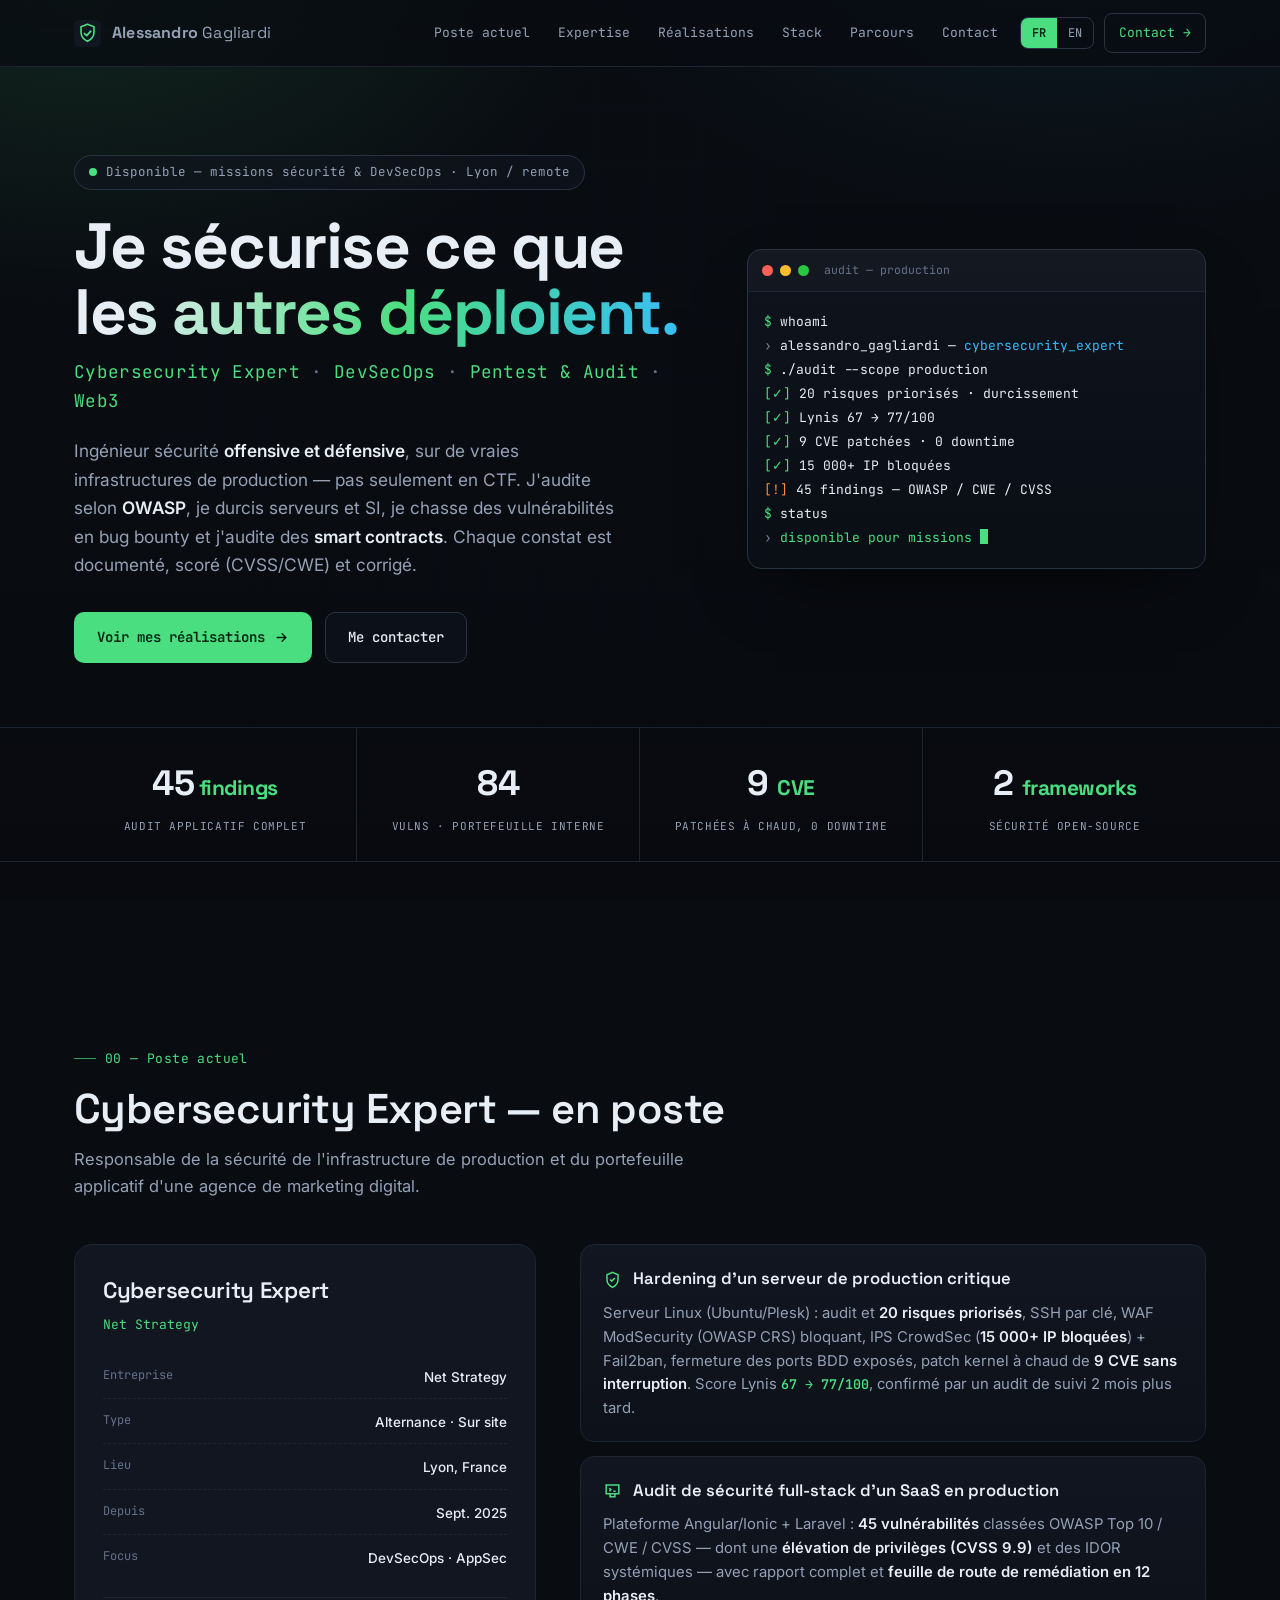
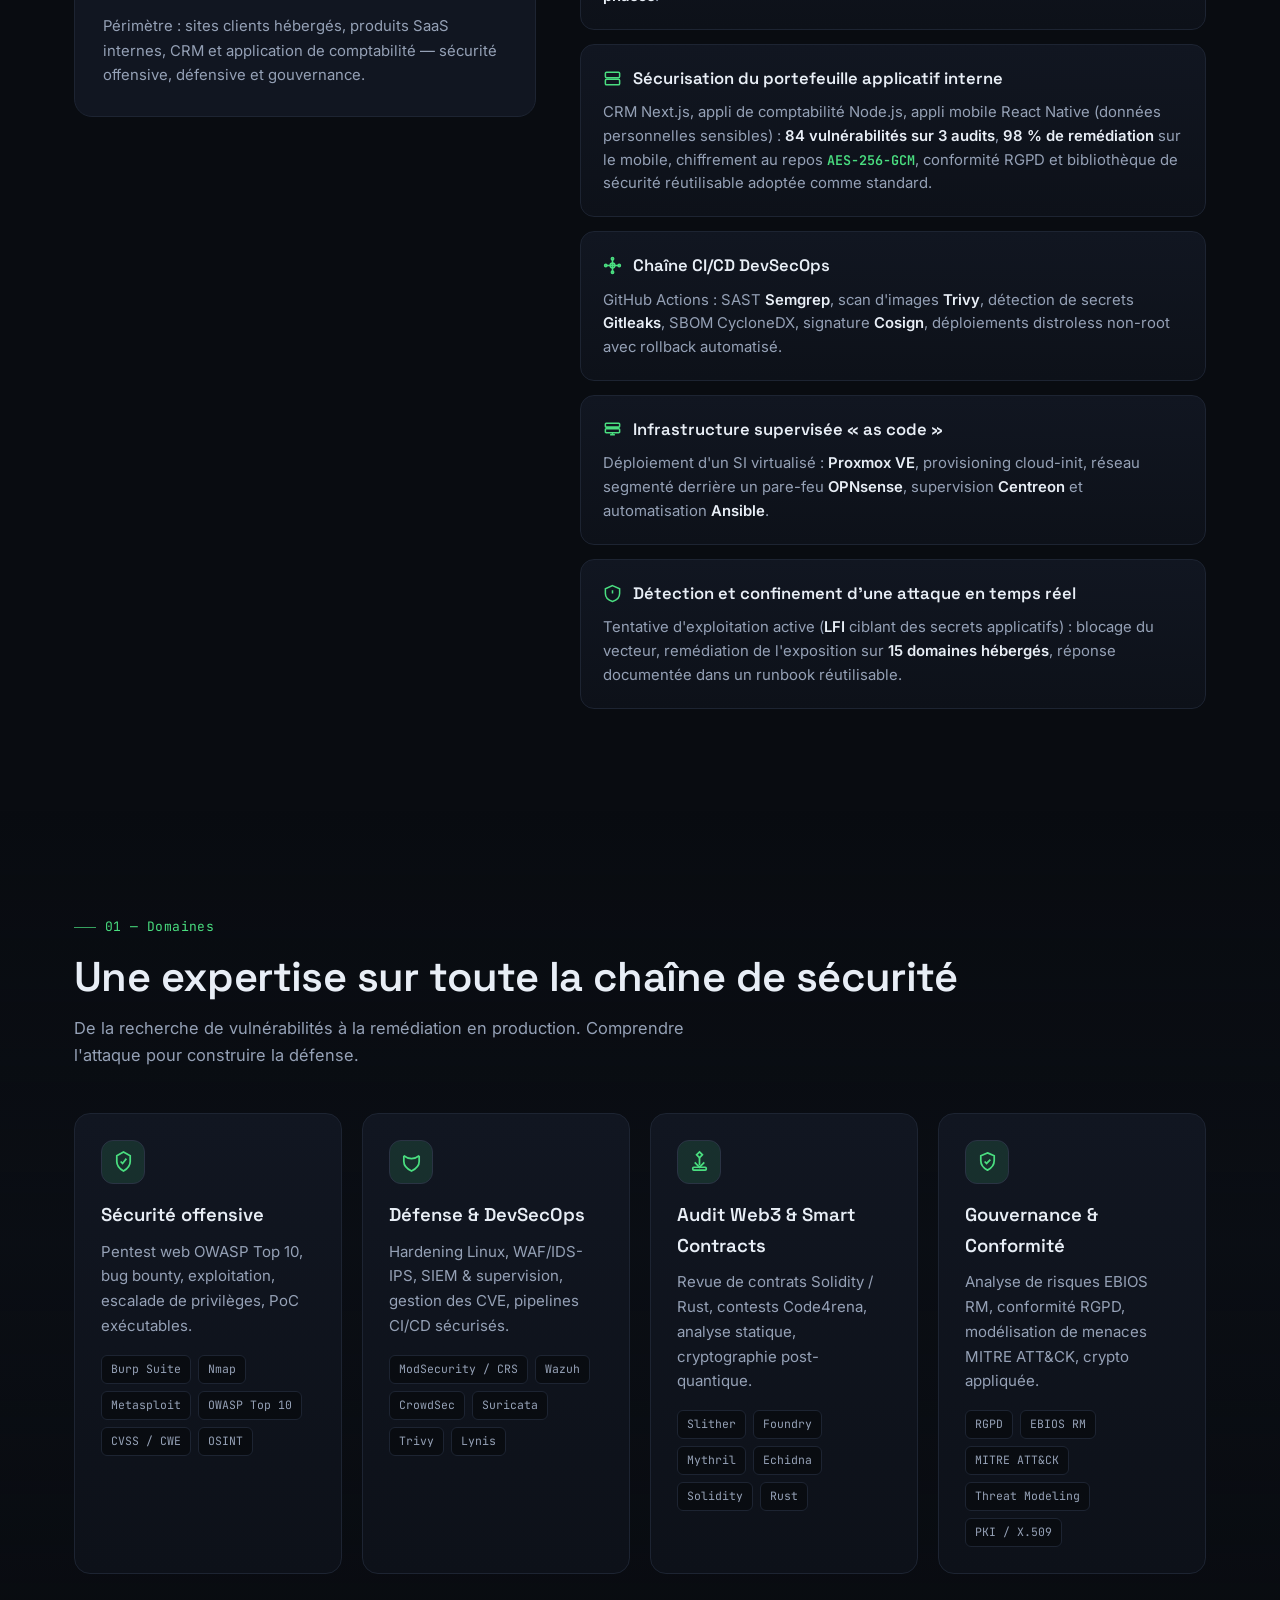
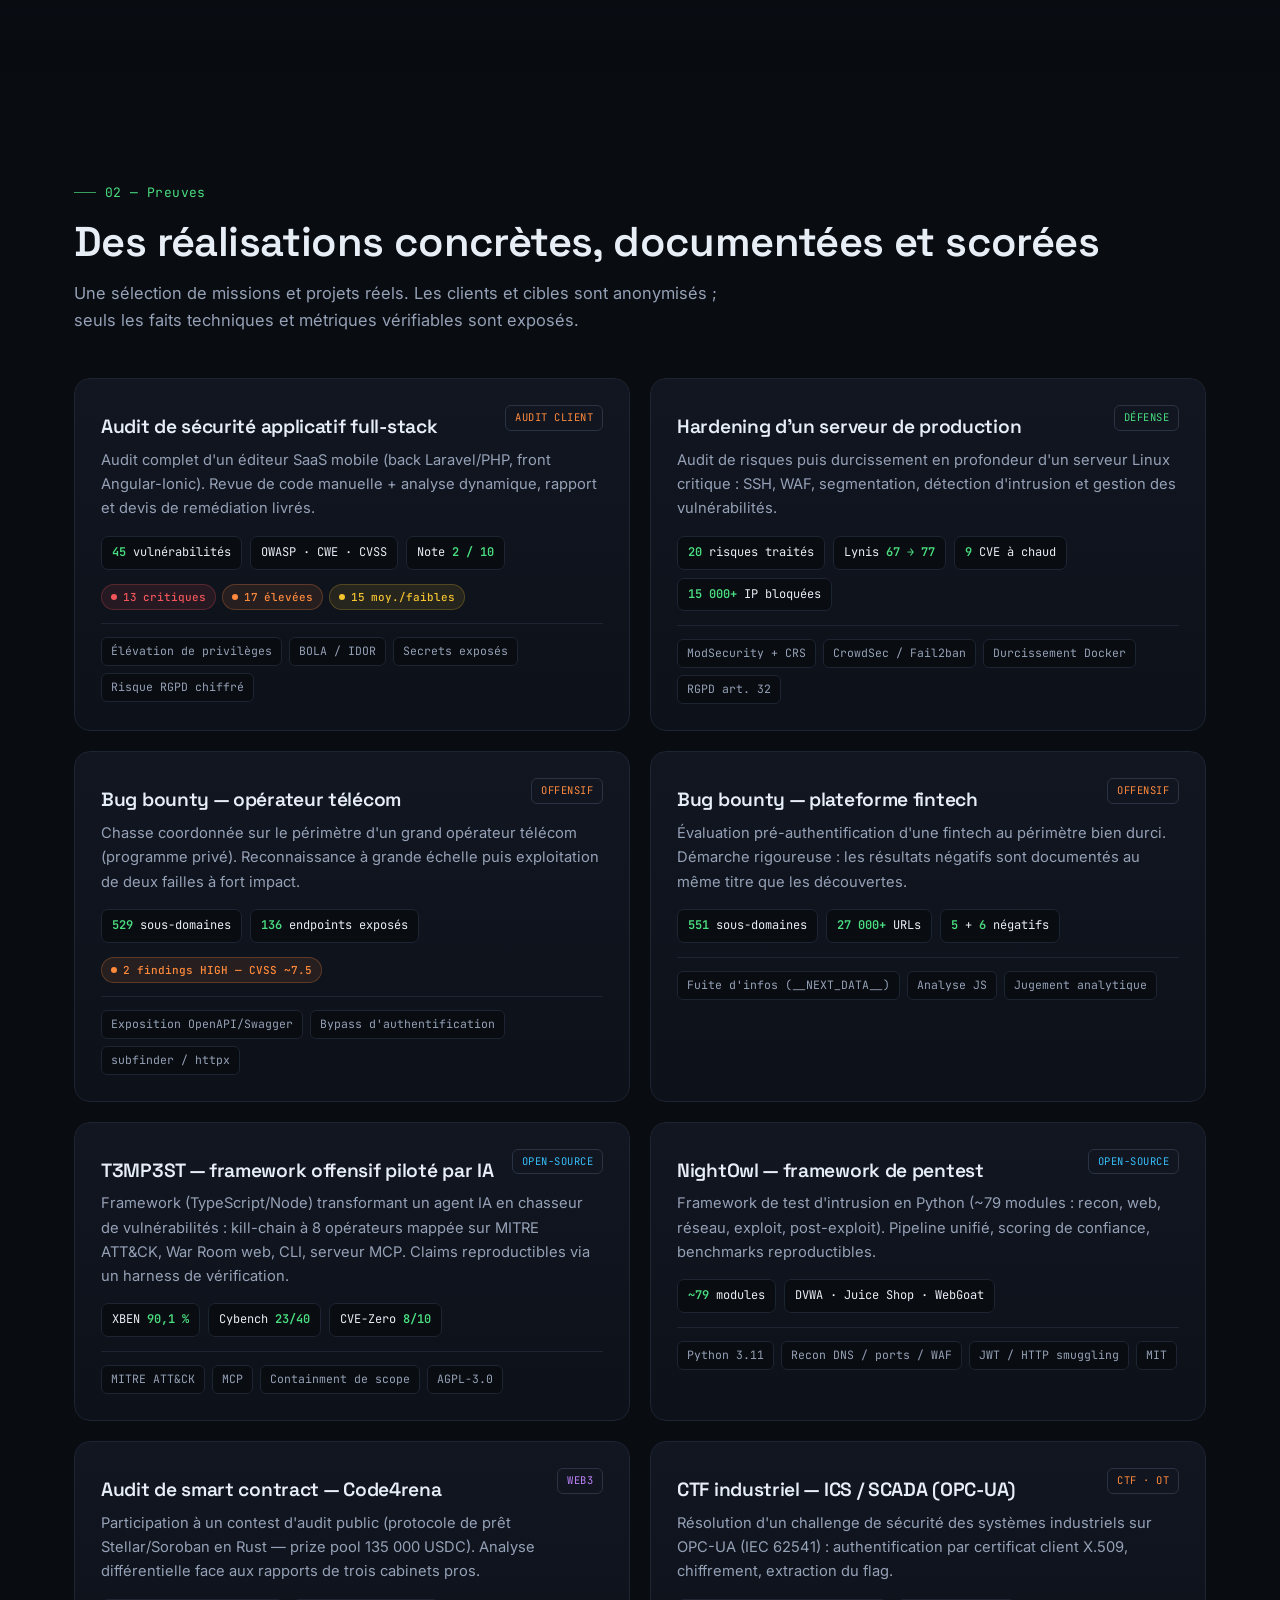
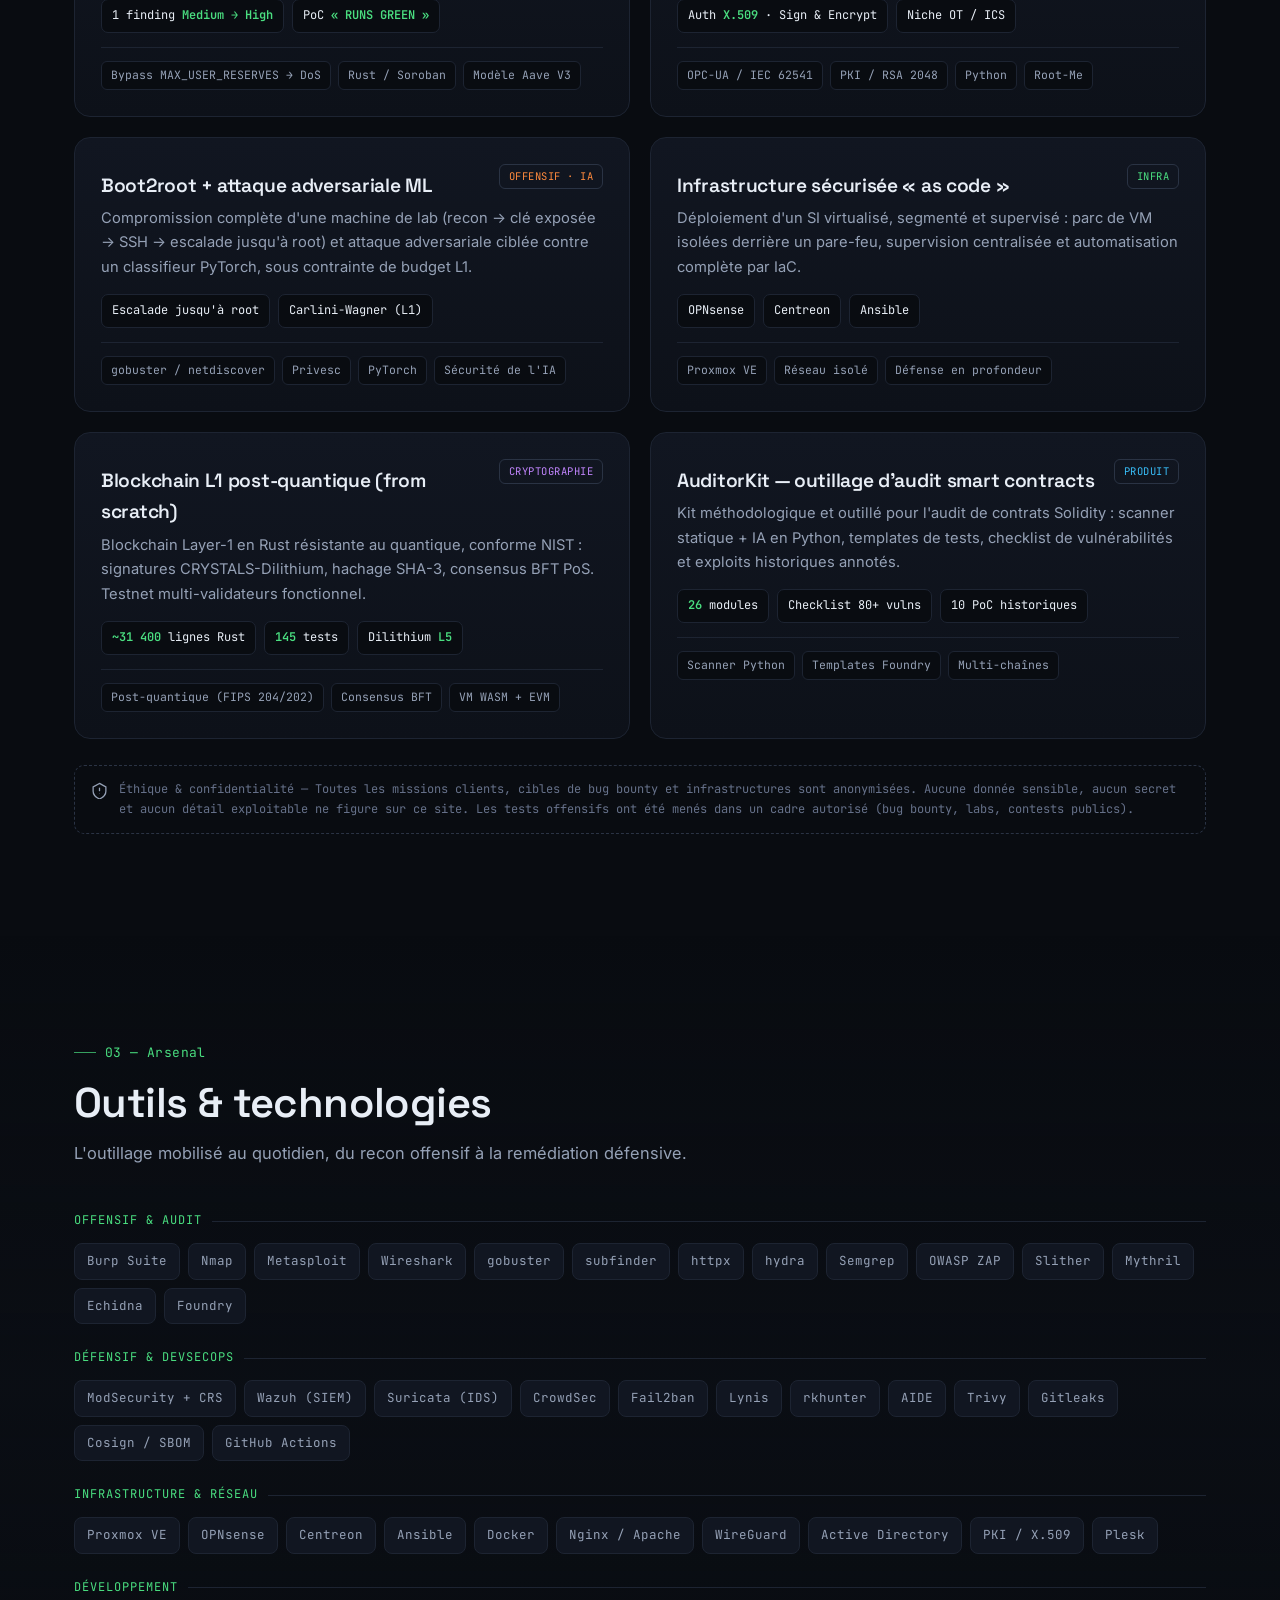
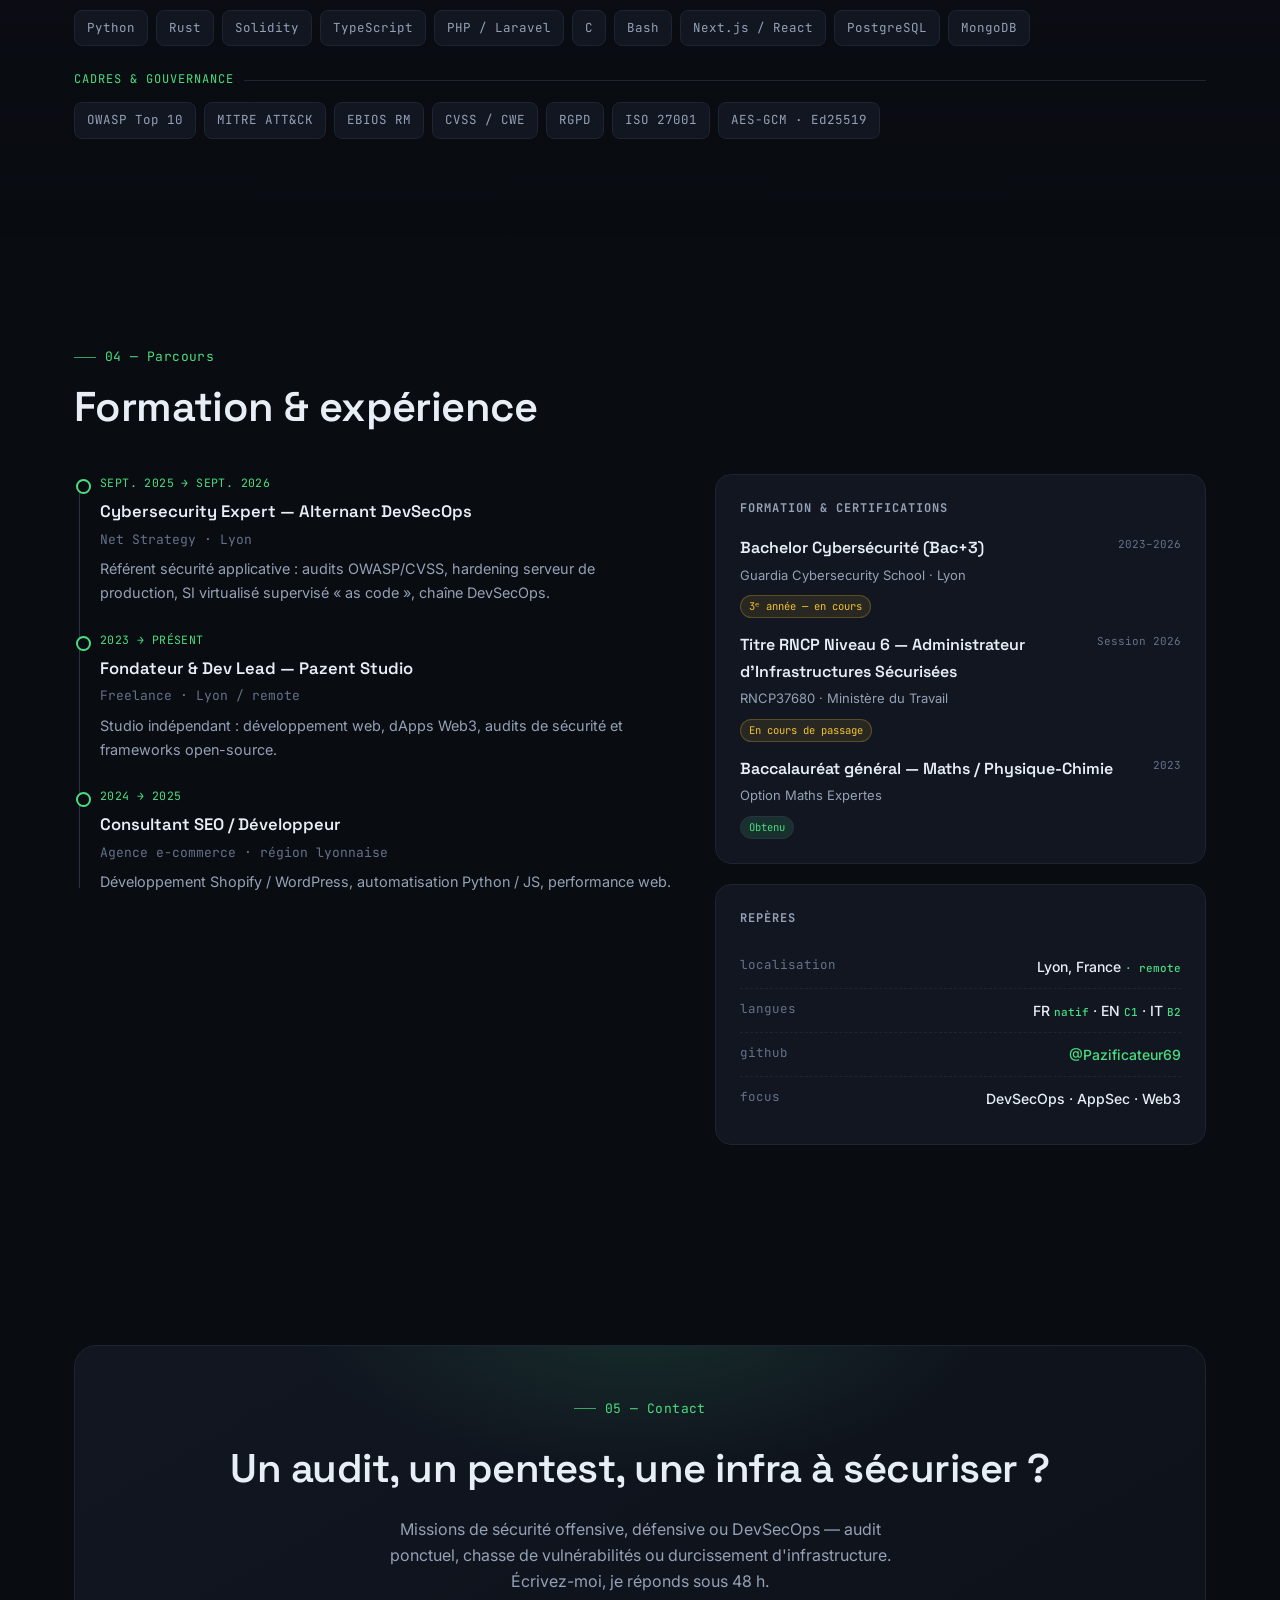
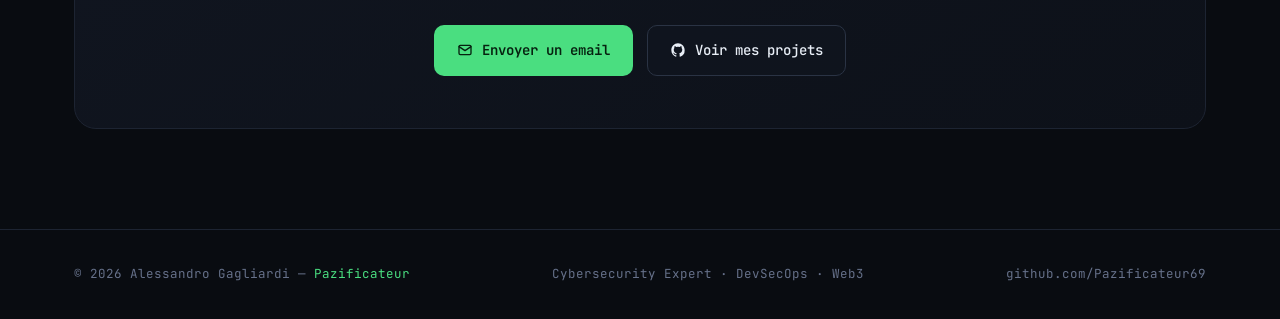
==== commit 42581f44: "Refonte : bascule FR/EN, section Poste actuel, terminal animé, design amélioré" ====
--- a/index.html
+++ b/index.html
@@ -3,13 +3,13 @@
 <head>
 <meta charset="UTF-8">
 <meta name="viewport" content="width=device-width, initial-scale=1.0">
-<title>Alessandro Gagliardi — DevSecOps &amp; Expert Cybersécurité</title>
-<meta name="description" content="Alessandro Gagliardi — DevSecOps &amp; expert en cybersécurité offensive et défensive. Audits applicatifs OWASP, pentest, hardening d'infrastructures, audit de smart contracts, frameworks open-source.">
+<title>Alessandro Gagliardi — Cybersecurity Expert &amp; DevSecOps</title>
+<meta name="description" content="Alessandro Gagliardi — Cybersecurity Expert &amp; DevSecOps. Sécurité offensive et défensive sur infrastructures de production : audits OWASP, pentest, hardening, DevSecOps, audit de smart contracts.">
 <meta name="author" content="Alessandro Gagliardi">
 <meta name="color-scheme" content="dark">
 <meta property="og:type" content="website">
-<meta property="og:title" content="Alessandro Gagliardi — DevSecOps &amp; Expert Cybersécurité">
-<meta property="og:description" content="Sécurité offensive &amp; défensive sur infrastructures de production. Audits OWASP, pentest, hardening, audit de smart contracts.">
+<meta property="og:title" content="Alessandro Gagliardi — Cybersecurity Expert &amp; DevSecOps">
+<meta property="og:description" content="Sécurité offensive &amp; défensive sur infrastructures de production. Audits OWASP, pentest, hardening, DevSecOps, audit de smart contracts.">
 <meta property="og:locale" content="fr_FR">
 <link rel="icon" href="data:image/svg+xml,%3Csvg xmlns='http://www.w3.org/2000/svg' viewBox='0 0 100 100'%3E%3Crect width='100' height='100' rx='22' fill='%230a0d12'/%3E%3Cpath d='M50 14l26 10v20c0 18-11 30-26 38-15-8-26-20-26-38V24z' fill='none' stroke='%234ade80' stroke-width='6' stroke-linejoin='round'/%3E%3Cpath d='M38 50l9 9 17-19' fill='none' stroke='%234ade80' stroke-width='7' stroke-linecap='round' stroke-linejoin='round'/%3E%3C/svg%3E">
 <link rel="preconnect" href="https://fonts.googleapis.com">
@@ -21,50 +21,49 @@
   "@type": "Person",
   "name": "Alessandro Gagliardi",
   "alternateName": "Pazificateur",
-  "jobTitle": "DevSecOps & Ingénieur Sécurité",
-  "description": "Expert en cybersécurité offensive et défensive : audits applicatifs OWASP, pentest, hardening d'infrastructures, audit de smart contracts.",
-  "knowsAbout": ["Cybersécurité", "DevSecOps", "Pentest", "OWASP Top 10", "Audit de sécurité", "Hardening Linux", "Smart Contract Audit", "MITRE ATT&CK", "RGPD"],
+  "jobTitle": "Cybersecurity Expert / DevSecOps",
+  "description": "Expert en cybersécurité offensive et défensive : audits applicatifs OWASP, pentest, hardening d'infrastructures, DevSecOps, audit de smart contracts.",
   "url": "https://pazificateur69.github.io",
   "sameAs": ["https://github.com/Pazificateur69"],
   "knowsLanguage": ["fr", "en", "it"],
+  "worksFor": { "@type": "Organization", "name": "Net Strategy" },
   "address": { "@type": "PostalAddress", "addressRegion": "Lyon", "addressCountry": "FR" }
 }
 </script>
 <style>
   :root{
-    --bg:#0a0d12; --bg-2:#0d1119; --surface:#12161f; --surface-2:#151b26;
-    --border:#1e2532; --border-2:#2a3242;
-    --text:#e7edf5; --muted:#93a0b4; --muted-2:#657085;
-    --accent:#4ade80; --accent-dim:#2fa563; --accent-glow:rgba(74,222,128,.14);
-    --cyan:#38bdf8;
+    --bg:#090c11; --bg-2:#0d1119; --surface:#111621; --surface-2:#151b28;
+    --border:#1d2432; --border-2:#2a3344;
+    --text:#e8eef6; --muted:#95a1b6; --muted-2:#66718a;
+    --accent:#4ade80; --accent-dim:#2fa563; --accent-glow:rgba(74,222,128,.13);
+    --cyan:#38bdf8; --violet:#c084fc;
     --crit:#f2555a; --high:#ff8a3d; --med:#f4c430; --low:#5ed497;
     --mono:'JetBrains Mono',ui-monospace,SFMono-Regular,Menlo,monospace;
     --sans:'Inter',system-ui,-apple-system,Segoe UI,Roboto,sans-serif;
     --display:'Space Grotesk','Inter',system-ui,sans-serif;
-    --maxw:1140px;
+    --maxw:1180px;
   }
   *{box-sizing:border-box;margin:0;padding:0}
   html{scroll-behavior:smooth}
   @media (prefers-reduced-motion:reduce){html{scroll-behavior:auto}}
   body{
-    background:var(--bg); color:var(--text); font-family:var(--sans);
-    line-height:1.65; -webkit-font-smoothing:antialiased; overflow-x:hidden;
-    font-size:16px;
+    background:var(--bg);color:var(--text);font-family:var(--sans);
+    line-height:1.65;-webkit-font-smoothing:antialiased;overflow-x:hidden;font-size:16px;
   }
   body::before{
-    content:""; position:fixed; inset:0; z-index:-2; pointer-events:none;
+    content:"";position:fixed;inset:0;z-index:-2;pointer-events:none;
     background:
-      radial-gradient(900px 500px at 82% -8%, rgba(56,189,248,.08), transparent 60%),
-      radial-gradient(1000px 600px at 8% 0%, var(--accent-glow), transparent 55%),
-      linear-gradient(180deg,#0a0d12 0%, #0a0d12 40%, #090c11 100%);
+      radial-gradient(900px 520px at 84% -10%,rgba(56,189,248,.09),transparent 60%),
+      radial-gradient(1000px 620px at 6% -4%,var(--accent-glow),transparent 55%),
+      linear-gradient(180deg,#090c11 0%,#090c11 42%,#080a0f 100%);
   }
   body::after{
-    content:""; position:fixed; inset:0; z-index:-1; pointer-events:none; opacity:.5;
-    background-image:linear-gradient(rgba(120,140,170,.035) 1px,transparent 1px),
-      linear-gradient(90deg,rgba(120,140,170,.035) 1px,transparent 1px);
-    background-size:52px 52px;
-    -webkit-mask-image:radial-gradient(circle at 50% 12%,#000,transparent 78%);
-    mask-image:radial-gradient(circle at 50% 12%,#000,transparent 78%);
+    content:"";position:fixed;inset:0;z-index:-1;pointer-events:none;opacity:.5;
+    background-image:linear-gradient(rgba(120,140,170,.033) 1px,transparent 1px),
+      linear-gradient(90deg,rgba(120,140,170,.033) 1px,transparent 1px);
+    background-size:54px 54px;
+    -webkit-mask-image:radial-gradient(circle at 50% 10%,#000,transparent 76%);
+    mask-image:radial-gradient(circle at 50% 10%,#000,transparent 76%);
   }
   a{color:inherit;text-decoration:none}
   .wrap{max-width:var(--maxw);margin:0 auto;padding:0 24px}
@@ -72,179 +71,162 @@
   .accent{color:var(--accent)}
 
   /* NAV */
-  header.nav{
-    position:sticky;top:0;z-index:50;
-    backdrop-filter:blur(12px);-webkit-backdrop-filter:blur(12px);
-    background:rgba(10,13,18,.72);border-bottom:1px solid var(--border);
-  }
-  .nav-in{display:flex;align-items:center;justify-content:space-between;height:64px}
-  .brand{display:flex;align-items:center;gap:11px;font-family:var(--display);font-weight:600;letter-spacing:.2px}
-  .brand .logo{width:26px;height:26px;flex:none}
-  .brand b{font-weight:700}
-  .brand span{color:var(--muted);font-weight:400}
-  nav.links{display:flex;gap:6px;align-items:center}
-  nav.links a{
-    font-family:var(--mono);font-size:13px;color:var(--muted);
-    padding:8px 12px;border-radius:8px;transition:.18s;
-  }
+  header.nav{position:sticky;top:0;z-index:60;backdrop-filter:blur(13px);-webkit-backdrop-filter:blur(13px);background:rgba(9,12,17,.74);border-bottom:1px solid var(--border)}
+  .nav-in{display:flex;align-items:center;justify-content:space-between;height:66px;gap:16px}
+  .brand{display:flex;align-items:center;gap:11px;font-family:var(--display);font-weight:600;letter-spacing:.2px;flex:none}
+  .brand .logo{width:27px;height:27px;flex:none}
+  .brand b{font-weight:700}.brand span{color:var(--muted);font-weight:400}
+  .nav-right{display:flex;align-items:center;gap:10px}
+  nav.links{display:flex;gap:4px;align-items:center}
+  nav.links a{font-family:var(--mono);font-size:13px;color:var(--muted);padding:8px 12px;border-radius:8px;transition:.18s}
   nav.links a:hover{color:var(--text);background:var(--surface)}
-  nav.links a.cta{
-    color:var(--accent);border:1px solid var(--border-2);
-  }
-  nav.links a.cta:hover{background:var(--accent-glow);border-color:var(--accent-dim)}
-  .burger{display:none;background:none;border:1px solid var(--border-2);border-radius:8px;color:var(--text);padding:7px 10px;cursor:pointer;font-family:var(--mono);font-size:13px}
-  @media(max-width:820px){
+  .lang{display:flex;font-family:var(--mono);font-size:12px;border:1px solid var(--border-2);border-radius:8px;overflow:hidden}
+  .lang button{background:none;border:none;color:var(--muted);padding:7px 11px;cursor:pointer;transition:.15s;font-family:var(--mono);font-size:12px}
+  .lang button.active{background:var(--accent);color:#06210f;font-weight:600}
+  .lang button:not(.active):hover{color:var(--text);background:var(--surface)}
+  .nav-cta{font-family:var(--mono);font-size:13px;color:var(--accent);padding:8px 14px;border-radius:8px;border:1px solid var(--border-2);transition:.18s}
+  .nav-cta:hover{background:var(--accent-glow);border-color:var(--accent-dim)}
+  .burger{display:none;background:none;border:1px solid var(--border-2);border-radius:8px;color:var(--text);padding:8px 11px;cursor:pointer;font-family:var(--mono);font-size:14px}
+  @media(max-width:900px){
     nav.links{display:none}
-    nav.links.open{
-      display:flex;position:absolute;top:64px;left:0;right:0;flex-direction:column;
-      gap:2px;padding:14px;background:rgba(10,13,18,.97);border-bottom:1px solid var(--border);
-    }
-    nav.links.open a{padding:11px 12px}
+    nav.links.open{display:flex;position:absolute;top:66px;left:0;right:0;flex-direction:column;gap:2px;padding:14px;background:rgba(9,12,17,.98);border-bottom:1px solid var(--border)}
+    nav.links.open a{padding:12px}
+    .nav-cta{display:none}
     .burger{display:block}
   }
 
-  /* SECTION SCAFFOLD */
-  section{padding:96px 0;position:relative}
-  @media(max-width:640px){section{padding:68px 0}}
-  .kicker{
-    font-family:var(--mono);font-size:13px;color:var(--accent);
-    display:inline-flex;align-items:center;gap:9px;margin-bottom:16px;letter-spacing:.4px;
-  }
+  section{padding:100px 0;position:relative}
+  @media(max-width:640px){section{padding:64px 0}}
+  .kicker{font-family:var(--mono);font-size:13px;color:var(--accent);display:inline-flex;align-items:center;gap:9px;margin-bottom:16px;letter-spacing:.4px}
   .kicker::before{content:"";width:22px;height:1px;background:var(--accent);opacity:.7}
-  h2.sec{font-family:var(--display);font-size:clamp(1.7rem,3.6vw,2.5rem);font-weight:600;letter-spacing:-.5px;line-height:1.12}
-  .sec-lead{color:var(--muted);max-width:640px;margin-top:14px;font-size:1.02rem}
+  h2.sec{font-family:var(--display);font-size:clamp(1.7rem,3.8vw,2.6rem);font-weight:600;letter-spacing:-.6px;line-height:1.12}
+  .sec-lead{color:var(--muted);max-width:660px;margin-top:14px;font-size:1.03rem}
 
   /* HERO */
-  .hero{padding:104px 0 84px;position:relative}
-  .hero .status{
-    display:inline-flex;align-items:center;gap:9px;font-family:var(--mono);font-size:12.5px;
-    color:var(--muted);border:1px solid var(--border-2);border-radius:100px;padding:6px 14px;margin-bottom:26px;
-    background:rgba(18,22,31,.6);
-  }
-  .dot{width:8px;height:8px;border-radius:50%;background:var(--accent);box-shadow:0 0 0 0 var(--accent-glow);animation:pulse 2.4s infinite}
+  .hero{padding:88px 0 78px}
+  .hero-grid{display:grid;grid-template-columns:1.15fr .85fr;gap:52px;align-items:center}
+  @media(max-width:960px){.hero-grid{grid-template-columns:1fr;gap:40px}}
+  .status{display:inline-flex;align-items:center;gap:9px;font-family:var(--mono);font-size:12.5px;color:var(--muted);border:1px solid var(--border-2);border-radius:100px;padding:6px 14px;margin-bottom:24px;background:rgba(17,22,33,.6)}
+  .dot{width:8px;height:8px;border-radius:50%;background:var(--accent);animation:pulse 2.4s infinite}
   @keyframes pulse{0%{box-shadow:0 0 0 0 rgba(74,222,128,.5)}70%{box-shadow:0 0 0 9px rgba(74,222,128,0)}100%{box-shadow:0 0 0 0 rgba(74,222,128,0)}}
   @media (prefers-reduced-motion:reduce){.dot{animation:none}}
-  .hero h1{
-    font-family:var(--display);font-weight:700;letter-spacing:-1.4px;
-    font-size:clamp(2.5rem,6.4vw,4.6rem);line-height:1.02;margin-bottom:10px;
-  }
-  .hero h1 .grad{
-    background:linear-gradient(100deg,#e7edf5 10%,#4ade80 55%,#38bdf8 100%);
-    -webkit-background-clip:text;background-clip:text;-webkit-text-fill-color:transparent;
-  }
-  .hero .role{font-family:var(--mono);color:var(--accent);font-size:clamp(.95rem,2.2vw,1.18rem);margin-bottom:22px;letter-spacing:.3px}
+  .hero h1{font-family:var(--display);font-weight:700;letter-spacing:-1.4px;font-size:clamp(2.3rem,5.6vw,4rem);line-height:1.03;margin-bottom:12px}
+  .hero h1 .grad{background:linear-gradient(100deg,#e8eef6 8%,#4ade80 54%,#38bdf8 100%);-webkit-background-clip:text;background-clip:text;-webkit-text-fill-color:transparent}
+  .hero .role{font-family:var(--mono);color:var(--accent);font-size:clamp(.9rem,2vw,1.1rem);margin-bottom:22px;letter-spacing:.3px}
   .hero .role .sep{color:var(--muted-2)}
-  .hero p.lead{font-size:1.12rem;color:var(--muted);max-width:610px;margin-bottom:34px}
+  .hero p.lead{font-size:1.08rem;color:var(--muted);max-width:560px;margin-bottom:32px}
   .hero p.lead strong{color:var(--text);font-weight:600}
-  .btns{display:flex;gap:14px;flex-wrap:wrap}
-  .btn{
-    font-family:var(--mono);font-size:14px;font-weight:500;padding:13px 22px;border-radius:10px;
-    display:inline-flex;align-items:center;gap:9px;transition:.2s;cursor:pointer;border:1px solid transparent;
-  }
+  .btns{display:flex;gap:13px;flex-wrap:wrap}
+  .btn{font-family:var(--mono);font-size:14px;font-weight:500;padding:13px 22px;border-radius:10px;display:inline-flex;align-items:center;gap:9px;transition:.2s;cursor:pointer;border:1px solid transparent}
   .btn.primary{background:var(--accent);color:#06210f;font-weight:600}
   .btn.primary:hover{transform:translateY(-2px);box-shadow:0 10px 30px -10px rgba(74,222,128,.5)}
-  .btn.ghost{border-color:var(--border-2);color:var(--text);background:rgba(18,22,31,.5)}
+  .btn.ghost{border-color:var(--border-2);color:var(--text);background:rgba(17,22,33,.5)}
   .btn.ghost:hover{border-color:var(--accent-dim);color:var(--accent);transform:translateY(-2px)}
 
-  /* HERO STATS */
-  .hero-stats{
-    display:grid;grid-template-columns:repeat(4,1fr);gap:1px;margin-top:60px;
-    border:1px solid var(--border);border-radius:14px;overflow:hidden;background:var(--border);
-  }
-  @media(max-width:720px){.hero-stats{grid-template-columns:repeat(2,1fr)}}
-  .hstat{background:var(--surface);padding:22px 20px}
-  .hstat .n{font-family:var(--display);font-size:clamp(1.5rem,3.4vw,2.1rem);font-weight:700;color:var(--text);letter-spacing:-.5px}
-  .hstat .n .u{color:var(--accent);font-size:.65em}
-  .hstat .l{font-family:var(--mono);font-size:11.5px;color:var(--muted);margin-top:5px;text-transform:uppercase;letter-spacing:.6px}
-
-  /* GENERIC CARD GRID */
+  /* TERMINAL */
+  .term{background:linear-gradient(180deg,#0e131d,#0a0e15);border:1px solid var(--border-2);border-radius:14px;overflow:hidden;box-shadow:0 30px 70px -30px rgba(0,0,0,.7);font-family:var(--mono);font-size:13px}
+  .term-bar{display:flex;align-items:center;gap:7px;padding:11px 14px;background:rgba(255,255,255,.02);border-bottom:1px solid var(--border)}
+  .term-bar i{width:11px;height:11px;border-radius:50%;display:block}
+  .term-bar i:nth-child(1){background:#ff5f57}.term-bar i:nth-child(2){background:#febc2e}.term-bar i:nth-child(3){background:#28c840}
+  .term-bar .t{margin-left:8px;color:var(--muted-2);font-size:11.5px}
+  .term-body{padding:18px 16px;line-height:1.85}
+  .term-body .l{opacity:0;transform:translateY(4px);animation:tl .4s forwards}
+  @media (prefers-reduced-motion:reduce){.term-body .l{opacity:1;transform:none;animation:none}}
+  @keyframes tl{to{opacity:1;transform:none}}
+  .term .p{color:var(--accent)}.term .c{color:#7d8aa0}.term .ok{color:var(--accent)}.term .warn{color:var(--high)}.term .v{color:#e8eef6}.term .cy{color:var(--cyan)}
+  .term .cur{display:inline-block;width:8px;height:15px;background:var(--accent);vertical-align:-2px;animation:blink 1.1s steps(1) infinite}
+  @keyframes blink{50%{opacity:0}}
+
+  /* STATS STRIP */
+  .strip{border-top:1px solid var(--border);border-bottom:1px solid var(--border);margin-top:64px}
+  .strip-in{display:grid;grid-template-columns:repeat(4,1fr)}
+  @media(max-width:720px){.strip-in{grid-template-columns:repeat(2,1fr)}}
+  .st{padding:26px 8px;text-align:center;border-right:1px solid var(--border)}
+  .st:last-child{border-right:none}
+  @media(max-width:720px){.st:nth-child(2){border-right:none}.st:nth-child(1),.st:nth-child(2){border-bottom:1px solid var(--border)}}
+  .st .n{font-family:var(--display);font-size:clamp(1.5rem,3.6vw,2.2rem);font-weight:700;letter-spacing:-.5px}
+  .st .n .u{color:var(--accent);font-size:.6em}
+  .st .l{font-family:var(--mono);font-size:11px;color:var(--muted);margin-top:5px;text-transform:uppercase;letter-spacing:.6px}
+
+  /* CURRENT ROLE */
+  .role-wrap{display:grid;grid-template-columns:.85fr 1.15fr;gap:44px;align-items:start;margin-top:44px}
+  @media(max-width:900px){.role-wrap{grid-template-columns:1fr;gap:30px}}
+  .role-card{background:var(--surface);border:1px solid var(--border);border-radius:18px;padding:28px;position:sticky;top:90px}
+  @media(max-width:900px){.role-card{position:static}}
+  .role-card .rt{font-family:var(--display);font-size:1.4rem;font-weight:600;letter-spacing:-.3px}
+  .role-card .org{color:var(--accent);font-family:var(--mono);font-size:13px;margin-top:4px}
+  .role-meta{margin-top:20px;display:flex;flex-direction:column;gap:2px}
+  .role-meta .kv{display:flex;justify-content:space-between;gap:14px;padding:10px 0;border-bottom:1px dashed var(--border);font-size:13.5px}
+  .role-meta .kv:last-child{border-bottom:none}
+  .role-meta .k{color:var(--muted-2);font-family:var(--mono);font-size:12px}
+  .role-meta .v{color:var(--text);font-weight:500;text-align:right}
+  .role-scope{margin-top:18px;color:var(--muted);font-size:.93rem;border-top:1px solid var(--border);padding-top:16px}
+  .hl{display:flex;flex-direction:column;gap:14px}
+  .hl-item{background:linear-gradient(180deg,var(--surface),var(--bg-2));border:1px solid var(--border);border-radius:14px;padding:20px 22px;transition:.22s}
+  .hl-item:hover{border-color:var(--border-2);transform:translateX(4px)}
+  .hl-item .hh{display:flex;align-items:center;gap:11px;margin-bottom:9px}
+  .hl-item .hh svg{width:19px;height:19px;stroke:var(--accent);fill:none;stroke-width:1.9;flex:none}
+  .hl-item .hh h4{font-family:var(--display);font-size:1.04rem;font-weight:600}
+  .hl-item p{color:var(--muted);font-size:.93rem;line-height:1.6}
+  .hl-item p b{color:var(--text);font-weight:600}
+  .hl-item p .g{color:var(--accent);font-weight:600;font-family:var(--mono);font-size:.9em}
+
+  /* GRID + CARDS */
   .grid{display:grid;gap:20px}
   .g-2{grid-template-columns:repeat(2,1fr)}
-  .g-3{grid-template-columns:repeat(3,1fr)}
   .g-4{grid-template-columns:repeat(4,1fr)}
-  @media(max-width:900px){.g-3,.g-4{grid-template-columns:repeat(2,1fr)}}
-  @media(max-width:620px){.g-2,.g-3,.g-4{grid-template-columns:1fr}}
-  .card{
-    background:linear-gradient(180deg,var(--surface),var(--bg-2));
-    border:1px solid var(--border);border-radius:16px;padding:26px;transition:.25s;position:relative;overflow:hidden;
-  }
+  @media(max-width:900px){.g-4{grid-template-columns:repeat(2,1fr)}}
+  @media(max-width:620px){.g-2,.g-4{grid-template-columns:1fr}}
+  .card{background:linear-gradient(180deg,var(--surface),var(--bg-2));border:1px solid var(--border);border-radius:16px;padding:26px;transition:.25s}
   .card:hover{border-color:var(--border-2);transform:translateY(-3px)}
-
-  /* ABOUT */
-  .about-grid{display:grid;grid-template-columns:1.35fr .9fr;gap:34px;align-items:start}
-  @media(max-width:860px){.about-grid{grid-template-columns:1fr;gap:26px}}
-  .about-body p{color:var(--muted);margin-bottom:18px;font-size:1.05rem}
-  .about-body p strong{color:var(--text);font-weight:600}
-  .about-body .hl{color:var(--accent);font-weight:500}
-  .panel{
-    background:var(--surface);border:1px solid var(--border);border-radius:16px;padding:24px;
-  }
-  .panel h4{font-family:var(--mono);font-size:12px;color:var(--muted);text-transform:uppercase;letter-spacing:1px;margin-bottom:16px}
-  .kv{display:flex;justify-content:space-between;gap:14px;padding:10px 0;border-bottom:1px dashed var(--border);font-size:14px}
-  .kv:last-child{border-bottom:none}
-  .kv .k{color:var(--muted-2);font-family:var(--mono);font-size:12.5px}
-  .kv .v{color:var(--text);text-align:right;font-weight:500}
-  .kv .v small{color:var(--accent);font-family:var(--mono);font-size:11px}
-
-  /* EXPERTISE */
-  .exp-card .ico{width:42px;height:42px;border-radius:11px;display:flex;align-items:center;justify-content:center;background:var(--accent-glow);border:1px solid var(--border-2);margin-bottom:16px}
-  .exp-card .ico svg{width:22px;height:22px;stroke:var(--accent);fill:none;stroke-width:1.9}
-  .exp-card h3{font-family:var(--display);font-size:1.18rem;font-weight:600;margin-bottom:9px}
-  .exp-card p{color:var(--muted);font-size:.95rem;margin-bottom:16px}
+  .exp-card .ico{width:44px;height:44px;border-radius:12px;display:flex;align-items:center;justify-content:center;background:var(--accent-glow);border:1px solid var(--border-2);margin-bottom:16px}
+  .exp-card .ico svg{width:23px;height:23px;stroke:var(--accent);fill:none;stroke-width:1.8}
+  .exp-card h3{font-family:var(--display);font-size:1.16rem;font-weight:600;margin-bottom:9px}
+  .exp-card p{color:var(--muted);font-size:.94rem;margin-bottom:16px}
   .tags{display:flex;flex-wrap:wrap;gap:7px}
   .tag{font-family:var(--mono);font-size:11.5px;color:var(--muted);background:var(--bg);border:1px solid var(--border);border-radius:6px;padding:4px 9px}
-  .exp-card:hover .tag{border-color:var(--border-2)}
-
-  /* PROOF / CASE STUDIES */
-  .proj-head{display:flex;align-items:flex-start;justify-content:space-between;gap:14px;margin-bottom:6px}
-  .proj-cat{font-family:var(--mono);font-size:11px;letter-spacing:.5px;text-transform:uppercase;color:var(--cyan);border:1px solid var(--border-2);border-radius:6px;padding:3px 9px;white-space:nowrap}
-  .proj-cat.off{color:#ff8a3d}
-  .proj-cat.def{color:var(--accent)}
-  .proj-cat.web3{color:#c084fc}
-  .proj-cat.tool{color:#38bdf8}
-  .proj h3{font-family:var(--display);font-size:1.24rem;font-weight:600;margin:4px 0 4px;letter-spacing:-.3px}
-  .proj .ctx{color:var(--muted);font-size:.94rem;margin-bottom:16px}
-  .metrics{display:flex;flex-wrap:wrap;gap:8px;margin-bottom:15px}
+
+  /* PROOF */
+  .proj-head{display:flex;align-items:flex-start;justify-content:space-between;gap:14px}
+  .proj-cat{font-family:var(--mono);font-size:10.5px;letter-spacing:.5px;text-transform:uppercase;color:var(--cyan);border:1px solid var(--border-2);border-radius:6px;padding:3px 9px;white-space:nowrap;flex:none}
+  .proj-cat.off{color:var(--high)}.proj-cat.def{color:var(--accent)}.proj-cat.web3{color:var(--violet)}.proj-cat.tool{color:var(--cyan)}
+  .proj h3{font-family:var(--display);font-size:1.2rem;font-weight:600;margin:6px 0 5px;letter-spacing:-.3px}
+  .proj .ctx{color:var(--muted);font-size:.92rem;margin-bottom:15px}
+  .metrics{display:flex;flex-wrap:wrap;gap:8px;margin-bottom:14px}
   .metric{font-family:var(--mono);font-size:12px;background:var(--bg);border:1px solid var(--border);border-radius:7px;padding:6px 10px;color:var(--text)}
   .metric b{color:var(--accent);font-weight:600}
-  .sev{display:flex;flex-wrap:wrap;gap:6px;margin-bottom:14px}
+  .sev{display:flex;flex-wrap:wrap;gap:6px;margin-bottom:13px}
   .badge{font-family:var(--mono);font-size:11px;padding:3px 9px;border-radius:20px;font-weight:500;display:inline-flex;align-items:center;gap:6px}
   .badge::before{content:"";width:6px;height:6px;border-radius:50%;background:currentColor}
   .b-crit{color:var(--crit);background:rgba(242,85,90,.1);border:1px solid rgba(242,85,90,.25)}
   .b-high{color:var(--high);background:rgba(255,138,61,.1);border:1px solid rgba(255,138,61,.25)}
   .b-med{color:var(--med);background:rgba(244,196,48,.1);border:1px solid rgba(244,196,48,.22)}
-  .b-low{color:var(--low);background:rgba(94,212,151,.1);border:1px solid rgba(94,212,151,.22)}
-  .proj .foot{display:flex;flex-wrap:wrap;gap:7px;padding-top:14px;border-top:1px solid var(--border)}
-  .disclaimer{
-    font-family:var(--mono);font-size:12px;color:var(--muted-2);
-    border:1px dashed var(--border-2);border-radius:10px;padding:12px 16px;margin-top:26px;
-    display:flex;gap:10px;align-items:flex-start;
-  }
-  .disclaimer svg{width:16px;height:16px;stroke:var(--muted);fill:none;stroke-width:1.8;flex:none;margin-top:2px}
+  .proj .foot{display:flex;flex-wrap:wrap;gap:7px;padding-top:13px;border-top:1px solid var(--border)}
+  .disclaimer{font-family:var(--mono);font-size:12px;color:var(--muted-2);border:1px dashed var(--border-2);border-radius:10px;padding:14px 16px;margin-top:26px;display:flex;gap:11px;align-items:flex-start}
+  .disclaimer svg{width:17px;height:17px;stroke:var(--muted);fill:none;stroke-width:1.8;flex:none;margin-top:2px}
 
   /* STACK */
-  .stack-group{margin-bottom:26px}
-  .stack-group:last-child{margin-bottom:0}
+  .stack-group{margin-bottom:24px}.stack-group:last-child{margin-bottom:0}
   .stack-group .gt{font-family:var(--mono);font-size:12px;color:var(--accent);text-transform:uppercase;letter-spacing:1px;margin-bottom:12px;display:flex;align-items:center;gap:10px}
   .stack-group .gt::after{content:"";flex:1;height:1px;background:var(--border)}
   .chips{display:flex;flex-wrap:wrap;gap:8px}
   .chip{font-family:var(--mono);font-size:12.5px;color:var(--muted);background:var(--surface);border:1px solid var(--border);border-radius:8px;padding:7px 12px;transition:.18s}
   .chip:hover{color:var(--text);border-color:var(--accent-dim);transform:translateY(-2px)}
 
-  /* TIMELINE + EDU */
-  .path-grid{display:grid;grid-template-columns:1.15fr .85fr;gap:40px;align-items:start}
-  @media(max-width:860px){.path-grid{grid-template-columns:1fr;gap:34px}}
+  /* PATH */
+  .path-grid{display:grid;grid-template-columns:1.1fr .9fr;gap:40px;align-items:start}
+  @media(max-width:860px){.path-grid{grid-template-columns:1fr;gap:32px}}
   .tl{position:relative;padding-left:26px}
   .tl::before{content:"";position:absolute;left:5px;top:6px;bottom:6px;width:1px;background:var(--border-2)}
-  .tl-item{position:relative;padding-bottom:28px}
-  .tl-item:last-child{padding-bottom:0}
+  .tl-item{position:relative;padding-bottom:26px}.tl-item:last-child{padding-bottom:0}
   .tl-item::before{content:"";position:absolute;left:-24px;top:5px;width:11px;height:11px;border-radius:50%;background:var(--bg);border:2px solid var(--accent)}
   .tl-item .when{font-family:var(--mono);font-size:11.5px;color:var(--accent);letter-spacing:.4px}
-  .tl-item h4{font-family:var(--display);font-size:1.06rem;font-weight:600;margin:5px 0 3px}
-  .tl-item .org{font-size:13.5px;color:var(--muted-2);font-family:var(--mono)}
-  .tl-item p{color:var(--muted);font-size:.92rem;margin-top:7px}
-  .edu-card{margin-bottom:14px}
-  .edu-card:last-child{margin-bottom:0}
+  .tl-item h4{font-family:var(--display);font-size:1.04rem;font-weight:600;margin:5px 0 3px}
+  .tl-item .org{font-size:13px;color:var(--muted-2);font-family:var(--mono)}
+  .tl-item p{color:var(--muted);font-size:.9rem;margin-top:7px}
+  .panel{background:var(--surface);border:1px solid var(--border);border-radius:16px;padding:24px}
+  .panel h4.pt{font-family:var(--mono);font-size:12px;color:var(--muted);text-transform:uppercase;letter-spacing:1px;margin-bottom:16px}
+  .edu-card{margin-bottom:14px}.edu-card:last-child{margin-bottom:0}
   .edu-card .top{display:flex;justify-content:space-between;gap:12px;align-items:flex-start}
   .edu-card h4{font-family:var(--display);font-size:1rem;font-weight:600}
   .edu-card .yr{font-family:var(--mono);font-size:11px;color:var(--muted-2);white-space:nowrap}
@@ -252,26 +234,27 @@
   .pill{font-family:var(--mono);font-size:10.5px;padding:2px 8px;border-radius:20px;margin-top:9px;display:inline-block}
   .pill.now{color:var(--med);background:rgba(244,196,48,.1);border:1px solid rgba(244,196,48,.25)}
   .pill.done{color:var(--accent);background:var(--accent-glow);border:1px solid var(--border-2)}
+  .kv2{display:flex;justify-content:space-between;gap:14px;padding:10px 0;border-bottom:1px dashed var(--border);font-size:14px}
+  .kv2:last-child{border-bottom:none}
+  .kv2 .k{color:var(--muted-2);font-family:var(--mono);font-size:12.5px}
+  .kv2 .v{color:var(--text);text-align:right;font-weight:500}
+  .kv2 .v small{color:var(--accent);font-family:var(--mono);font-size:11px}
 
   /* CONTACT */
-  .contact-box{
-    background:linear-gradient(150deg,var(--surface),var(--bg-2));
-    border:1px solid var(--border);border-radius:22px;padding:48px 40px;text-align:center;position:relative;overflow:hidden;
-  }
+  .contact-box{background:linear-gradient(150deg,var(--surface),var(--bg-2));border:1px solid var(--border);border-radius:22px;padding:52px 40px;text-align:center;position:relative;overflow:hidden}
   .contact-box::before{content:"";position:absolute;inset:0;background:radial-gradient(500px 240px at 50% -10%,var(--accent-glow),transparent 70%);pointer-events:none}
   .contact-box h2{font-family:var(--display);font-size:clamp(1.7rem,4vw,2.5rem);font-weight:600;letter-spacing:-.5px;position:relative}
   .contact-box p{color:var(--muted);max-width:520px;margin:14px auto 30px;position:relative}
   .contact-actions{display:flex;gap:14px;justify-content:center;flex-wrap:wrap;position:relative}
 
-  /* FOOTER */
   footer{border-top:1px solid var(--border);padding:34px 0;color:var(--muted-2)}
   .foot-in{display:flex;justify-content:space-between;align-items:center;gap:16px;flex-wrap:wrap;font-family:var(--mono);font-size:12.5px}
   .foot-in a:hover{color:var(--accent)}
 
-  /* REVEAL */
   .reveal{opacity:0;transform:translateY(22px);transition:opacity .6s ease,transform .6s ease}
   .reveal.in{opacity:1;transform:none}
   @media (prefers-reduced-motion:reduce){.reveal{opacity:1;transform:none;transition:none}}
+  [data-lang-hide]{display:none}
 </style>
 </head>
 <body>
@@ -279,81 +262,154 @@
 <header class="nav">
   <div class="wrap nav-in">
     <a class="brand" href="#top">
-      <svg class="logo" viewBox="0 0 100 100" aria-hidden="true"><rect width="100" height="100" rx="22" fill="#12161f" stroke="#1e2532"/><path d="M50 16l24 9v19c0 17-10 28-24 35-14-7-24-18-24-35V25z" fill="none" stroke="#4ade80" stroke-width="6" stroke-linejoin="round"/><path d="M39 50l8 8 15-17" fill="none" stroke="#4ade80" stroke-width="6.5" stroke-linecap="round" stroke-linejoin="round"/></svg>
+      <svg class="logo" viewBox="0 0 100 100" aria-hidden="true"><rect width="100" height="100" rx="22" fill="#111621" stroke="#1d2432"/><path d="M50 16l24 9v19c0 17-10 28-24 35-14-7-24-18-24-35V25z" fill="none" stroke="#4ade80" stroke-width="6" stroke-linejoin="round"/><path d="M39 50l8 8 15-17" fill="none" stroke="#4ade80" stroke-width="6.5" stroke-linecap="round" stroke-linejoin="round"/></svg>
       <span><b>Alessandro</b> Gagliardi</span>
     </a>
-    <button class="burger mono" id="burger" aria-label="Menu">≡ menu</button>
-    <nav class="links" id="menu">
-      <a href="#expertise">Expertise</a>
-      <a href="#preuves">Réalisations</a>
-      <a href="#stack">Stack</a>
-      <a href="#parcours">Parcours</a>
-      <a class="cta" href="#contact">Contact →</a>
-    </nav>
+    <div class="nav-right">
+      <nav class="links" id="menu">
+        <a href="#poste" data-i18n="nav.role">Poste actuel</a>
+        <a href="#expertise" data-i18n="nav.expertise">Expertise</a>
+        <a href="#preuves" data-i18n="nav.proof">Réalisations</a>
+        <a href="#stack" data-i18n="nav.stack">Stack</a>
+        <a href="#parcours" data-i18n="nav.path">Parcours</a>
+        <a href="#contact" data-i18n="nav.contact">Contact</a>
+      </nav>
+      <div class="lang" role="group" aria-label="Langue">
+        <button data-setlang="fr" class="active">FR</button>
+        <button data-setlang="en">EN</button>
+      </div>
+      <a class="nav-cta" href="#contact" data-i18n="nav.cta">Contact →</a>
+      <button class="burger mono" id="burger" aria-label="Menu">≡</button>
+    </div>
   </div>
 </header>
 
 <a id="top"></a>
 <section class="hero">
   <div class="wrap">
-    <div class="status reveal"><span class="dot"></span> Disponible — missions sécurité &amp; DevSecOps · Région lyonnaise / remote</div>
-    <h1 class="reveal">Je sécurise ce que<br><span class="grad">les autres déploient.</span></h1>
-    <div class="role mono reveal">DevSecOps <span class="sep">·</span> Pentest &amp; Audit <span class="sep">·</span> Sécurité applicative <span class="sep">·</span> Web3</div>
-    <p class="lead reveal">Ingénieur sécurité <strong>offensive et défensive</strong>, sur de vraies infrastructures de production — pas seulement en CTF. J'audite des applications selon <strong>OWASP</strong>, je durcis des serveurs et des SI, je chasse des vulnérabilités en bug bounty et j'audite des <strong>smart contracts</strong>. Chaque constat est documenté, scoré (CVSS/CWE) et corrigé.</p>
-    <div class="btns reveal">
-      <a class="btn primary" href="#preuves">Voir mes réalisations
-        <svg width="15" height="15" viewBox="0 0 24 24" fill="none" stroke="currentColor" stroke-width="2.2" stroke-linecap="round" stroke-linejoin="round"><path d="M5 12h14M13 6l6 6-6 6"/></svg>
-      </a>
-      <a class="btn ghost" href="#contact">Me contacter</a>
-    </div>
-
-    <div class="hero-stats reveal">
-      <div class="hstat"><div class="n">45<span class="u"> findings</span></div><div class="l">Audit applicatif complet</div></div>
-      <div class="hstat"><div class="n">2 <span class="u">HIGH</span></div><div class="l">Vulnérabilités en bug bounty</div></div>
-      <div class="hstat"><div class="n">9 <span class="u">CVE</span></div><div class="l">Patchées à chaud en prod</div></div>
-      <div class="hstat"><div class="n">2 <span class="u">frameworks</span></div><div class="l">Sécurité open-source</div></div>
+    <div class="hero-grid">
+      <div>
+        <div class="status reveal"><span class="dot"></span> <span data-i18n="hero.status">Disponible — missions sécurité &amp; DevSecOps · Lyon / remote</span></div>
+        <h1 class="reveal"><span data-i18n="hero.h1a">Je sécurise ce que</span><br><span class="grad" data-i18n="hero.h1b">les autres déploient.</span></h1>
+        <div class="role mono reveal"><span data-i18n="hero.role">Cybersecurity Expert <span class="sep">·</span> DevSecOps <span class="sep">·</span> Pentest &amp; Audit <span class="sep">·</span> Web3</span></div>
+        <p class="lead reveal" data-i18n="hero.lead">Ingénieur sécurité <strong>offensive et défensive</strong>, sur de vraies infrastructures de production — pas seulement en CTF. J'audite selon <strong>OWASP</strong>, je durcis serveurs et SI, je chasse des vulnérabilités en bug bounty et j'audite des <strong>smart contracts</strong>. Chaque constat est documenté, scoré (CVSS/CWE) et corrigé.</p>
+        <div class="btns reveal">
+          <a class="btn primary" href="#preuves"><span data-i18n="hero.cta1">Voir mes réalisations</span>
+            <svg width="15" height="15" viewBox="0 0 24 24" fill="none" stroke="currentColor" stroke-width="2.2" stroke-linecap="round" stroke-linejoin="round"><path d="M5 12h14M13 6l6 6-6 6"/></svg>
+          </a>
+          <a class="btn ghost" href="#contact" data-i18n="hero.cta2">Me contacter</a>
+        </div>
+      </div>
+      <div class="reveal">
+        <div class="term" aria-hidden="true">
+          <div class="term-bar"><i></i><i></i><i></i><span class="t">audit — production</span></div>
+          <div class="term-body">
+            <div class="l" style="animation-delay:.05s"><span class="p">$</span> whoami</div>
+            <div class="l" style="animation-delay:.35s"><span class="c">›</span> <span class="v">alessandro_gagliardi</span> — <span class="cy">cybersecurity_expert</span></div>
+            <div class="l" style="animation-delay:.65s"><span class="p">$</span> ./audit --scope <span class="v">production</span></div>
+            <div class="l" style="animation-delay:.95s"><span class="ok">[✓]</span> <span data-i18n="term.l1">20 risques priorisés · durcissement</span></div>
+            <div class="l" style="animation-delay:1.2s"><span class="ok">[✓]</span> Lynis 67 → 77/100</div>
+            <div class="l" style="animation-delay:1.45s"><span class="ok">[✓]</span> <span data-i18n="term.l2">9 CVE patchées · 0 downtime</span></div>
+            <div class="l" style="animation-delay:1.7s"><span class="ok">[✓]</span> <span data-i18n="term.l3">15 000+ IP bloquées</span></div>
+            <div class="l" style="animation-delay:1.95s"><span class="warn">[!]</span> <span data-i18n="term.l4">45 findings — OWASP / CWE / CVSS</span></div>
+            <div class="l" style="animation-delay:2.2s"><span class="p">$</span> status</div>
+            <div class="l" style="animation-delay:2.5s"><span class="c">›</span> <span class="ok" data-i18n="term.l5">disponible pour missions</span> <span class="cur"></span></div>
+          </div>
+        </div>
+      </div>
+    </div>
+  </div>
+
+  <div class="strip reveal">
+    <div class="wrap strip-in">
+      <div class="st"><div class="n">45<span class="u"> findings</span></div><div class="l" data-i18n="stat.1">Audit applicatif complet</div></div>
+      <div class="st"><div class="n">84</div><div class="l" data-i18n="stat.2">Vulns · portefeuille interne</div></div>
+      <div class="st"><div class="n">9 <span class="u">CVE</span></div><div class="l" data-i18n="stat.3">Patchées à chaud, 0 downtime</div></div>
+      <div class="st"><div class="n">2 <span class="u">frameworks</span></div><div class="l" data-i18n="stat.4">Sécurité open-source</div></div>
     </div>
   </div>
 </section>
 
-<section id="expertise">
+<!-- POSTE ACTUEL -->
+<section id="poste">
   <div class="wrap">
-    <div class="kicker mono reveal">01 — Domaines</div>
-    <h2 class="sec reveal">Une expertise sur toute la chaîne de sécurité</h2>
-    <p class="sec-lead reveal">De la recherche de vulnérabilités à la remédiation en production. Quatre domaines, une seule logique : comprendre l'attaque pour construire la défense.</p>
-
+    <div class="kicker mono reveal"><span data-i18n="role.kicker">00 — Poste actuel</span></div>
+    <h2 class="sec reveal" data-i18n="role.title">Cybersecurity Expert — en poste</h2>
+    <p class="sec-lead reveal" data-i18n="role.lead">Responsable de la sécurité de l'infrastructure de production et du portefeuille applicatif d'une agence de marketing digital.</p>
+
+    <div class="role-wrap">
+      <div class="role-card reveal">
+        <div class="rt">Cybersecurity Expert</div>
+        <div class="org">Net Strategy</div>
+        <div class="role-meta">
+          <div class="kv"><span class="k" data-i18n="role.k.org">Entreprise</span><span class="v">Net Strategy</span></div>
+          <div class="kv"><span class="k" data-i18n="role.k.type">Type</span><span class="v" data-i18n="role.v.type">Alternance · Sur site</span></div>
+          <div class="kv"><span class="k" data-i18n="role.k.loc">Lieu</span><span class="v">Lyon, France</span></div>
+          <div class="kv"><span class="k" data-i18n="role.k.since">Depuis</span><span class="v" data-i18n="role.v.since">Sept. 2025</span></div>
+          <div class="kv"><span class="k" data-i18n="role.k.focus">Focus</span><span class="v">DevSecOps · AppSec</span></div>
+        </div>
+        <div class="role-scope" data-i18n="role.scope">Périmètre : sites clients hébergés, produits SaaS internes, CRM et application de comptabilité — sécurité offensive, défensive et gouvernance.</div>
+      </div>
+
+      <div class="hl">
+        <div class="hl-item reveal">
+          <div class="hh"><svg viewBox="0 0 24 24"><path d="M12 3l7 3v6c0 5-3 8-7 10-4-2-7-5-7-10V6z"/><path d="M9 12l2 2 4-4"/></svg><h4 data-i18n="hl.1.t">Hardening d'un serveur de production critique</h4></div>
+          <p data-i18n="hl.1.p">Serveur Linux (Ubuntu/Plesk) : audit et <b>20 risques priorisés</b>, SSH par clé, WAF ModSecurity (OWASP CRS) bloquant, IPS CrowdSec (<b>15 000+ IP bloquées</b>) + Fail2ban, fermeture des ports BDD exposés, patch kernel à chaud de <b>9 CVE sans interruption</b>. Score Lynis <span class="g">67 → 77/100</span>, confirmé par un audit de suivi 2 mois plus tard.</p>
+        </div>
+        <div class="hl-item reveal">
+          <div class="hh"><svg viewBox="0 0 24 24"><path d="M4 5h16v11H4z"/><path d="M8 20h8M9 16v4M15 16v4"/><path d="M8 9l2 2-2 2M13 13h3"/></svg><h4 data-i18n="hl.2.t">Audit de sécurité full-stack d'un SaaS en production</h4></div>
+          <p data-i18n="hl.2.p">Plateforme Angular/Ionic + Laravel : <b>45 vulnérabilités</b> classées OWASP Top 10 / CWE / CVSS — dont une <b>élévation de privilèges (CVSS 9.9)</b> et des IDOR systémiques — avec rapport complet et <b>feuille de route de remédiation en 12 phases</b>.</p>
+        </div>
+        <div class="hl-item reveal">
+          <div class="hh"><svg viewBox="0 0 24 24"><rect x="3" y="4" width="18" height="7" rx="1.5"/><rect x="3" y="13" width="18" height="7" rx="1.5"/><path d="M7 7.5h.01M7 16.5h.01"/></svg><h4 data-i18n="hl.3.t">Sécurisation du portefeuille applicatif interne</h4></div>
+          <p data-i18n="hl.3.p">CRM Next.js, appli de comptabilité Node.js, appli mobile React Native (données personnelles sensibles) : <b>84 vulnérabilités sur 3 audits</b>, <b>98 % de remédiation</b> sur le mobile, chiffrement au repos <span class="g">AES-256-GCM</span>, conformité RGPD et bibliothèque de sécurité réutilisable adoptée comme standard.</p>
+        </div>
+        <div class="hl-item reveal">
+          <div class="hh"><svg viewBox="0 0 24 24"><path d="M12 3v18M3 12h18"/><circle cx="12" cy="12" r="3"/><circle cx="12" cy="3.5" r="1.5"/><circle cx="12" cy="20.5" r="1.5"/><circle cx="3.5" cy="12" r="1.5"/><circle cx="20.5" cy="12" r="1.5"/></svg><h4 data-i18n="hl.4.t">Chaîne CI/CD DevSecOps</h4></div>
+          <p data-i18n="hl.4.p">GitHub Actions : SAST <b>Semgrep</b>, scan d'images <b>Trivy</b>, détection de secrets <b>Gitleaks</b>, SBOM CycloneDX, signature <b>Cosign</b>, déploiements distroless non-root avec rollback automatisé.</p>
+        </div>
+        <div class="hl-item reveal">
+          <div class="hh"><svg viewBox="0 0 24 24"><rect x="3" y="4" width="18" height="5" rx="1"/><rect x="3" y="11" width="18" height="5" rx="1"/><path d="M7 6.5h.01M7 13.5h.01M9 18.5h6M12 16v2.5"/></svg><h4 data-i18n="hl.5.t">Infrastructure supervisée « as code »</h4></div>
+          <p data-i18n="hl.5.p">Déploiement d'un SI virtualisé : <b>Proxmox VE</b>, provisioning cloud-init, réseau segmenté derrière un pare-feu <b>OPNsense</b>, supervision <b>Centreon</b> et automatisation <b>Ansible</b>.</p>
+        </div>
+        <div class="hl-item reveal">
+          <div class="hh"><svg viewBox="0 0 24 24"><path d="M12 2l9 4v6c0 5-3.5 8.5-9 10-5.5-1.5-9-5-9-10V6z"/><path d="M12 8v4M12 15.5v.01"/></svg><h4 data-i18n="hl.6.t">Détection et confinement d'une attaque en temps réel</h4></div>
+          <p data-i18n="hl.6.p">Tentative d'exploitation active (<b>LFI</b> ciblant des secrets applicatifs) : blocage du vecteur, remédiation de l'exposition sur <b>15 domaines hébergés</b>, réponse documentée dans un runbook réutilisable.</p>
+        </div>
+      </div>
+    </div>
+  </div>
+</section>
+
+<section id="expertise" style="background:linear-gradient(180deg,transparent,rgba(13,17,25,.4),transparent)">
+  <div class="wrap">
+    <div class="kicker mono reveal"><span data-i18n="exp.kicker">01 — Domaines</span></div>
+    <h2 class="sec reveal" data-i18n="exp.title">Une expertise sur toute la chaîne de sécurité</h2>
+    <p class="sec-lead reveal" data-i18n="exp.lead">De la recherche de vulnérabilités à la remédiation en production. Comprendre l'attaque pour construire la défense.</p>
     <div class="grid g-4" style="margin-top:44px">
       <div class="card exp-card reveal">
         <div class="ico"><svg viewBox="0 0 24 24"><path d="M12 2l7 4v6c0 5-3.5 8-7 10-3.5-2-7-5-7-10V6z"/><path d="M9 12l2 2 4-5"/></svg></div>
-        <h3>Sécurité offensive</h3>
-        <p>Pentest web OWASP Top 10, bug bounty, exploitation, escalade de privilèges, écriture de PoC exécutables.</p>
-        <div class="tags">
-          <span class="tag">Burp Suite</span><span class="tag">Nmap</span><span class="tag">Metasploit</span><span class="tag">OWASP Top 10</span><span class="tag">CVSS / CWE</span><span class="tag">OSINT</span>
-        </div>
+        <h3 data-i18n="exp.1.t">Sécurité offensive</h3>
+        <p data-i18n="exp.1.p">Pentest web OWASP Top 10, bug bounty, exploitation, escalade de privilèges, PoC exécutables.</p>
+        <div class="tags"><span class="tag">Burp Suite</span><span class="tag">Nmap</span><span class="tag">Metasploit</span><span class="tag">OWASP Top 10</span><span class="tag">CVSS / CWE</span><span class="tag">OSINT</span></div>
       </div>
       <div class="card exp-card reveal">
         <div class="ico"><svg viewBox="0 0 24 24"><path d="M4 6a15 15 0 0 0 8 3 15 15 0 0 0 8-3"/><path d="M4 6v6c0 5 4 8 8 10 4-2 8-5 8-10V6"/></svg></div>
-        <h3>Défense &amp; DevSecOps</h3>
-        <p>Hardening Linux, WAF/IDS-IPS, SIEM &amp; supervision, gestion des CVE, pipelines CI/CD sécurisés.</p>
-        <div class="tags">
-          <span class="tag">ModSecurity / CRS</span><span class="tag">Wazuh</span><span class="tag">CrowdSec</span><span class="tag">Suricata</span><span class="tag">Trivy</span><span class="tag">Lynis</span>
-        </div>
+        <h3 data-i18n="exp.2.t">Défense &amp; DevSecOps</h3>
+        <p data-i18n="exp.2.p">Hardening Linux, WAF/IDS-IPS, SIEM &amp; supervision, gestion des CVE, pipelines CI/CD sécurisés.</p>
+        <div class="tags"><span class="tag">ModSecurity / CRS</span><span class="tag">Wazuh</span><span class="tag">CrowdSec</span><span class="tag">Suricata</span><span class="tag">Trivy</span><span class="tag">Lynis</span></div>
       </div>
       <div class="card exp-card reveal">
         <div class="ico"><svg viewBox="0 0 24 24"><path d="M12 2l3 3-3 3-3-3z"/><path d="M12 8v8"/><path d="M7 13l5 5 5-5"/><rect x="5" y="18" width="14" height="3" rx="1"/></svg></div>
-        <h3>Audit Web3 &amp; Smart Contracts</h3>
-        <p>Revue de contrats Solidity / Rust, contests Code4rena, analyse statique, cryptographie post-quantique.</p>
-        <div class="tags">
-          <span class="tag">Slither</span><span class="tag">Foundry</span><span class="tag">Mythril</span><span class="tag">Echidna</span><span class="tag">Solidity</span><span class="tag">Rust</span>
-        </div>
+        <h3 data-i18n="exp.3.t">Audit Web3 &amp; Smart Contracts</h3>
+        <p data-i18n="exp.3.p">Revue de contrats Solidity / Rust, contests Code4rena, analyse statique, cryptographie post-quantique.</p>
+        <div class="tags"><span class="tag">Slither</span><span class="tag">Foundry</span><span class="tag">Mythril</span><span class="tag">Echidna</span><span class="tag">Solidity</span><span class="tag">Rust</span></div>
       </div>
       <div class="card exp-card reveal">
         <div class="ico"><svg viewBox="0 0 24 24"><path d="M9 12l2 2 4-4"/><path d="M12 3l7 3v5c0 5-3 8-7 10-4-2-7-5-7-10V6z"/></svg></div>
-        <h3>Gouvernance &amp; Conformité</h3>
-        <p>Analyse de risques EBIOS RM, conformité RGPD, modélisation de menaces MITRE ATT&amp;CK, cryptographie appliquée.</p>
-        <div class="tags">
-          <span class="tag">RGPD</span><span class="tag">EBIOS RM</span><span class="tag">MITRE ATT&amp;CK</span><span class="tag">Threat Modeling</span><span class="tag">PKI / X.509</span>
-        </div>
+        <h3 data-i18n="exp.4.t">Gouvernance &amp; Conformité</h3>
+        <p data-i18n="exp.4.p">Analyse de risques EBIOS RM, conformité RGPD, modélisation de menaces MITRE ATT&amp;CK, crypto appliquée.</p>
+        <div class="tags"><span class="tag">RGPD</span><span class="tag">EBIOS RM</span><span class="tag">MITRE ATT&amp;CK</span><span class="tag">Threat Modeling</span><span class="tag">PKI / X.509</span></div>
       </div>
     </div>
   </div>
@@ -361,325 +417,174 @@
 
 <section id="preuves">
   <div class="wrap">
-    <div class="kicker mono reveal">02 — Preuves</div>
-    <h2 class="sec reveal">Des réalisations concrètes, documentées et scorées</h2>
-    <p class="sec-lead reveal">Une sélection de missions et projets réels. Les noms de clients et cibles sont volontairement anonymisés ; seuls les faits techniques et les métriques vérifiables sont exposés.</p>
+    <div class="kicker mono reveal"><span data-i18n="proof.kicker">02 — Preuves</span></div>
+    <h2 class="sec reveal" data-i18n="proof.title">Des réalisations concrètes, documentées et scorées</h2>
+    <p class="sec-lead reveal" data-i18n="proof.lead">Une sélection de missions et projets réels. Les clients et cibles sont anonymisés ; seuls les faits techniques et métriques vérifiables sont exposés.</p>
 
     <div class="grid g-2" style="margin-top:44px">
 
-      <!-- AUDIT APPLICATIF -->
-      <div class="card proj reveal">
-        <div class="proj-head">
-          <h3>Audit de sécurité applicatif full-stack</h3>
-          <span class="proj-cat off">Audit client</span>
-        </div>
-        <p class="ctx">Audit complet d'un éditeur SaaS mobile (back-end Laravel / PHP, front Angular-Ionic). Revue de code manuelle + analyse dynamique, avec rapport et devis de remédiation livrés.</p>
-        <div class="metrics">
-          <span class="metric"><b>45</b> vulnérabilités</span>
-          <span class="metric">Mapping <b>OWASP · CWE · CVSS</b></span>
-          <span class="metric">Note initiale <b>2 / 10</b></span>
-        </div>
-        <div class="sev">
-          <span class="badge b-crit">13 critiques</span>
-          <span class="badge b-high">17 élevées</span>
-          <span class="badge b-med">15 moyennes / faibles</span>
-        </div>
-        <div class="foot">
-          <span class="tag">Élévation de privilèges (mass assignment)</span><span class="tag">BOLA / IDOR</span><span class="tag">Secrets exposés</span><span class="tag">Chiffrage du risque RGPD</span>
-        </div>
-      </div>
-
-      <!-- HARDENING -->
-      <div class="card proj reveal">
-        <div class="proj-head">
-          <h3>Hardening d'un serveur de production</h3>
-          <span class="proj-cat def">Défense</span>
-        </div>
-        <p class="ctx">Audit de risques puis durcissement en profondeur d'un serveur Linux hébergeant des applications critiques : SSH, WAF, segmentation réseau, détection d'intrusion et gestion des vulnérabilités.</p>
-        <div class="metrics">
-          <span class="metric"><b>20</b> risques traités</span>
-          <span class="metric">Score Lynis <b>67 → 77</b></span>
-          <span class="metric"><b>9</b> CVE kernel patchées à chaud</span>
-          <span class="metric"><b>15 000+</b> IP bloquées</span>
-        </div>
-        <div class="foot">
-          <span class="tag">ModSecurity + OWASP CRS</span><span class="tag">CrowdSec / Fail2ban</span><span class="tag">Durcissement Docker</span><span class="tag">RGPD art. 32</span>
-        </div>
-      </div>
-
-      <!-- BUG BOUNTY TELECOM -->
-      <div class="card proj reveal">
-        <div class="proj-head">
-          <h3>Bug bounty — opérateur télécom</h3>
-          <span class="proj-cat off">Offensif</span>
-        </div>
-        <p class="ctx">Chasse coordonnée sur le périmètre d'un grand opérateur télécom (programme privé). Reconnaissance à grande échelle puis exploitation de deux failles à fort impact.</p>
-        <div class="metrics">
-          <span class="metric"><b>529</b> sous-domaines énumérés</span>
-          <span class="metric"><b>136</b> endpoints internes exposés</span>
-        </div>
-        <div class="sev">
-          <span class="badge b-high">2 findings HIGH — CVSS ~7.5</span>
-        </div>
-        <div class="foot">
-          <span class="tag">Exposition de spec OpenAPI/Swagger</span><span class="tag">Bypass d'authentification</span><span class="tag">subfinder / httpx</span><span class="tag">Analyse différentielle</span>
-        </div>
-      </div>
-
-      <!-- BUG BOUNTY FINTECH -->
-      <div class="card proj reveal">
-        <div class="proj-head">
-          <h3>Bug bounty — plateforme fintech</h3>
-          <span class="proj-cat off">Offensif</span>
-        </div>
-        <p class="ctx">Évaluation pré-authentification d'une fintech au périmètre bien durci. Démarche rigoureuse : les résultats négatifs sont documentés au même titre que les découvertes.</p>
-        <div class="metrics">
-          <span class="metric"><b>551</b> sous-domaines</span>
-          <span class="metric"><b>27 000+</b> URLs historiques</span>
-          <span class="metric"><b>5</b> findings + <b>6</b> négatifs documentés</span>
-        </div>
-        <div class="foot">
-          <span class="tag">Fuite d'infos (__NEXT_DATA__)</span><span class="tag">Analyse JS</span><span class="tag">SSRF / CORS / GraphQL testés</span><span class="tag">Jugement analytique</span>
-        </div>
-      </div>
-
-      <!-- T3MP3ST -->
-      <div class="card proj reveal">
-        <div class="proj-head">
-          <h3>T3MP3ST — framework offensif piloté par IA</h3>
-          <span class="proj-cat tool">Open-source</span>
-        </div>
-        <p class="ctx">Framework (TypeScript / Node) transformant un agent IA en chasseur de vulnérabilités : kill-chain à 8 opérateurs mappée sur MITRE ATT&amp;CK, War Room web, CLI, serveur MCP. Claims reproductibles via un harness de vérification.</p>
-        <div class="metrics">
-          <span class="metric">XBEN <b>90,1 %</b> pass@1</span>
-          <span class="metric">Cybench <b>23/40</b> sans indice</span>
-          <span class="metric">CVE-Zero <b>8/10</b> localisées</span>
-        </div>
-        <div class="foot">
-          <span class="tag">MITRE ATT&amp;CK</span><span class="tag">MCP</span><span class="tag">Containment de scope</span><span class="tag">Divulgation coordonnée</span><span class="tag">AGPL-3.0</span>
-        </div>
-      </div>
-
-      <!-- NIGHTOWL -->
-      <div class="card proj reveal">
-        <div class="proj-head">
-          <h3>NightOwl — framework de pentest</h3>
-          <span class="proj-cat tool">Open-source</span>
-        </div>
-        <p class="ctx">Framework de test d'intrusion en Python (~79 modules : recon, web, réseau, exploit, post-exploit). Pipeline unifié, scoring de confiance des findings, campagne de benchmarks reproductibles.</p>
-        <div class="metrics">
-          <span class="metric"><b>~79</b> modules</span>
-          <span class="metric">Benchmarks <b>DVWA · Juice Shop · WebGoat</b></span>
-        </div>
-        <div class="foot">
-          <span class="tag">Python 3.11</span><span class="tag">Recon DNS / ports / WAF</span><span class="tag">JWT / HTTP smuggling</span><span class="tag">Licence MIT</span>
-        </div>
-      </div>
-
-      <!-- CODE4RENA -->
-      <div class="card proj reveal">
-        <div class="proj-head">
-          <h3>Audit de smart contract — contest Code4rena</h3>
-          <span class="proj-cat web3">Web3</span>
-        </div>
-        <p class="ctx">Participation à un contest d'audit public (protocole de prêt sur Stellar/Soroban, en Rust — prize pool 135 000 USDC). Analyse différentielle face aux rapports de trois cabinets pros.</p>
-        <div class="metrics">
-          <span class="metric">1 finding <b>Medium → High</b></span>
-          <span class="metric">PoC exécutable <b>« RUNS GREEN »</b></span>
-        </div>
-        <div class="foot">
-          <span class="tag">Bypass MAX_USER_RESERVES → DoS de liquidation</span><span class="tag">Rust / Soroban</span><span class="tag">Modèle Aave V3</span>
-        </div>
-      </div>
-
-      <!-- CTF ICS -->
-      <div class="card proj reveal">
-        <div class="proj-head">
-          <h3>CTF industriel — ICS / SCADA (OPC-UA)</h3>
-          <span class="proj-cat off">CTF · OT</span>
-        </div>
-        <p class="ctx">Résolution d'un challenge de sécurité des systèmes industriels sur le protocole OPC-UA (IEC 62541) : authentification par certificat client X.509, chiffrement, extraction du flag.</p>
-        <div class="metrics">
-          <span class="metric">Auth <b>X.509</b> · Sign &amp; Encrypt</span>
-          <span class="metric">Niche <b>OT / ICS</b> à haute valeur</span>
-        </div>
-        <div class="foot">
-          <span class="tag">OPC-UA / IEC 62541</span><span class="tag">PKI / RSA 2048</span><span class="tag">Python</span><span class="tag">Root-Me</span>
-        </div>
-      </div>
-
-      <!-- ML ADVERSARIAL -->
-      <div class="card proj reveal">
-        <div class="proj-head">
-          <h3>Boot2root + attaque adversariale ML</h3>
-          <span class="proj-cat off">Offensif · IA</span>
-        </div>
-        <p class="ctx">Compromission complète d'une machine de lab (recon → clé exposée → SSH → escalade jusqu'à root) doublée d'une attaque adversariale ciblée contre un classifieur PyTorch, sous contrainte de budget L1.</p>
-        <div class="metrics">
-          <span class="metric">Escalade <b>jusqu'à root</b></span>
-          <span class="metric">Évasion <b>Carlini-Wagner (L1)</b></span>
-        </div>
-        <div class="foot">
-          <span class="tag">gobuster / netdiscover</span><span class="tag">Privesc</span><span class="tag">PyTorch</span><span class="tag">Sécurité de l'IA</span>
-        </div>
-      </div>
-
-      <!-- INFRA LAB -->
-      <div class="card proj reveal">
-        <div class="proj-head">
-          <h3>Infrastructure sécurisée « as code »</h3>
-          <span class="proj-cat def">Infra</span>
-        </div>
-        <p class="ctx">Déploiement d'un SI virtualisé, segmenté et supervisé : parc de VM isolées derrière un pare-feu, supervision centralisée et automatisation complète par IaC.</p>
-        <div class="metrics">
-          <span class="metric">Segmentation <b>OPNsense</b></span>
-          <span class="metric">Supervision <b>Centreon</b></span>
-          <span class="metric">Automatisation <b>Ansible</b></span>
-        </div>
-        <div class="foot">
-          <span class="tag">Proxmox VE</span><span class="tag">Réseau isolé</span><span class="tag">Défense en profondeur</span><span class="tag">Runbooks</span>
-        </div>
-      </div>
-
-      <!-- CURS3D -->
-      <div class="card proj reveal">
-        <div class="proj-head">
-          <h3>Blockchain L1 post-quantique (from scratch)</h3>
-          <span class="proj-cat web3">Cryptographie</span>
-        </div>
-        <p class="ctx">Conception d'une blockchain Layer-1 en Rust résistante à l'informatique quantique, conforme aux standards NIST : signatures CRYSTALS-Dilithium, hachage SHA-3, consensus BFT PoS. Testnet multi-validateurs fonctionnel.</p>
-        <div class="metrics">
-          <span class="metric"><b>~31 400</b> lignes Rust</span>
-          <span class="metric"><b>145</b> tests · 0 warning</span>
-          <span class="metric">CRYSTALS-Dilithium <b>L5</b></span>
-        </div>
-        <div class="foot">
-          <span class="tag">Post-quantique (FIPS 204/202)</span><span class="tag">Consensus BFT</span><span class="tag">VM WASM + EVM</span><span class="tag">Gestion de secrets</span>
-        </div>
-      </div>
-
-      <!-- AUDITORKIT -->
-      <div class="card proj reveal">
-        <div class="proj-head">
-          <h3>AuditorKit — outillage d'audit smart contracts</h3>
-          <span class="proj-cat tool">Produit</span>
-        </div>
-        <p class="ctx">Kit méthodologique et outillé pour l'audit de contrats Solidity : scanner statique + IA en Python, templates de tests, checklist de vulnérabilités et bibliothèque d'exploits historiques annotés.</p>
-        <div class="metrics">
-          <span class="metric"><b>26</b> modules</span>
-          <span class="metric">Checklist <b>80+</b> vulnérabilités</span>
-          <span class="metric"><b>10</b> PoC d'exploits historiques</span>
-        </div>
-        <div class="foot">
-          <span class="tag">Scanner Python</span><span class="tag">Templates Foundry</span><span class="tag">Multi-chaînes (Solana / Move / Cairo)</span>
-        </div>
+      <div class="card proj reveal">
+        <div class="proj-head"><h3 data-i18n="p.1.t">Audit de sécurité applicatif full-stack</h3><span class="proj-cat off" data-i18n="cat.audit">Audit client</span></div>
+        <p class="ctx" data-i18n="p.1.c">Audit complet d'un éditeur SaaS mobile (back Laravel/PHP, front Angular-Ionic). Revue de code manuelle + analyse dynamique, rapport et devis de remédiation livrés.</p>
+        <div class="metrics"><span class="metric"><b>45</b> <span data-i18n="m.vulns">vulnérabilités</span></span><span class="metric">OWASP · CWE · CVSS</span><span class="metric"><span data-i18n="m.score">Note</span> <b>2 / 10</b></span></div>
+        <div class="sev"><span class="badge b-crit">13 <span data-i18n="sev.crit">critiques</span></span><span class="badge b-high">17 <span data-i18n="sev.high">élevées</span></span><span class="badge b-med">15 <span data-i18n="sev.med">moy./faibles</span></span></div>
+        <div class="foot"><span class="tag" data-i18n="p.1.f1">Élévation de privilèges</span><span class="tag">BOLA / IDOR</span><span class="tag" data-i18n="p.1.f2">Secrets exposés</span><span class="tag" data-i18n="p.1.f3">Risque RGPD chiffré</span></div>
+      </div>
+
+      <div class="card proj reveal">
+        <div class="proj-head"><h3 data-i18n="p.2.t">Hardening d'un serveur de production</h3><span class="proj-cat def" data-i18n="cat.def">Défense</span></div>
+        <p class="ctx" data-i18n="p.2.c">Audit de risques puis durcissement en profondeur d'un serveur Linux critique : SSH, WAF, segmentation, détection d'intrusion et gestion des vulnérabilités.</p>
+        <div class="metrics"><span class="metric"><b>20</b> <span data-i18n="m.risks">risques traités</span></span><span class="metric">Lynis <b>67 → 77</b></span><span class="metric"><b>9</b> <span data-i18n="m.cve">CVE à chaud</span></span><span class="metric"><b>15 000+</b> <span data-i18n="m.ips">IP bloquées</span></span></div>
+        <div class="foot"><span class="tag">ModSecurity + CRS</span><span class="tag">CrowdSec / Fail2ban</span><span class="tag" data-i18n="p.2.f1">Durcissement Docker</span><span class="tag">RGPD art. 32</span></div>
+      </div>
+
+      <div class="card proj reveal">
+        <div class="proj-head"><h3 data-i18n="p.3.t">Bug bounty — opérateur télécom</h3><span class="proj-cat off" data-i18n="cat.off">Offensif</span></div>
+        <p class="ctx" data-i18n="p.3.c">Chasse coordonnée sur le périmètre d'un grand opérateur télécom (programme privé). Reconnaissance à grande échelle puis exploitation de deux failles à fort impact.</p>
+        <div class="metrics"><span class="metric"><b>529</b> <span data-i18n="m.subs">sous-domaines</span></span><span class="metric"><b>136</b> <span data-i18n="m.endpoints">endpoints exposés</span></span></div>
+        <div class="sev"><span class="badge b-high">2 findings HIGH — CVSS ~7.5</span></div>
+        <div class="foot"><span class="tag" data-i18n="p.3.f1">Exposition OpenAPI/Swagger</span><span class="tag" data-i18n="p.3.f2">Bypass d'authentification</span><span class="tag">subfinder / httpx</span></div>
+      </div>
+
+      <div class="card proj reveal">
+        <div class="proj-head"><h3 data-i18n="p.4.t">Bug bounty — plateforme fintech</h3><span class="proj-cat off" data-i18n="cat.off2">Offensif</span></div>
+        <p class="ctx" data-i18n="p.4.c">Évaluation pré-authentification d'une fintech au périmètre bien durci. Démarche rigoureuse : les résultats négatifs sont documentés au même titre que les découvertes.</p>
+        <div class="metrics"><span class="metric"><b>551</b> <span data-i18n="m.subs2">sous-domaines</span></span><span class="metric"><b>27 000+</b> URLs</span><span class="metric"><b>5</b> + <b>6</b> <span data-i18n="m.neg">négatifs</span></span></div>
+        <div class="foot"><span class="tag" data-i18n="p.4.f1">Fuite d'infos (__NEXT_DATA__)</span><span class="tag" data-i18n="p.4.f2">Analyse JS</span><span class="tag" data-i18n="p.4.f3">Jugement analytique</span></div>
+      </div>
+
+      <div class="card proj reveal">
+        <div class="proj-head"><h3 data-i18n="p.5.t">T3MP3ST — framework offensif piloté par IA</h3><span class="proj-cat tool" data-i18n="cat.os">Open-source</span></div>
+        <p class="ctx" data-i18n="p.5.c">Framework (TypeScript/Node) transformant un agent IA en chasseur de vulnérabilités : kill-chain à 8 opérateurs mappée sur MITRE ATT&amp;CK, War Room web, CLI, serveur MCP. Claims reproductibles via un harness de vérification.</p>
+        <div class="metrics"><span class="metric">XBEN <b>90,1 %</b></span><span class="metric">Cybench <b>23/40</b></span><span class="metric">CVE-Zero <b>8/10</b></span></div>
+        <div class="foot"><span class="tag">MITRE ATT&amp;CK</span><span class="tag">MCP</span><span class="tag" data-i18n="p.5.f1">Containment de scope</span><span class="tag">AGPL-3.0</span></div>
+      </div>
+
+      <div class="card proj reveal">
+        <div class="proj-head"><h3 data-i18n="p.6.t">NightOwl — framework de pentest</h3><span class="proj-cat tool" data-i18n="cat.os2">Open-source</span></div>
+        <p class="ctx" data-i18n="p.6.c">Framework de test d'intrusion en Python (~79 modules : recon, web, réseau, exploit, post-exploit). Pipeline unifié, scoring de confiance, benchmarks reproductibles.</p>
+        <div class="metrics"><span class="metric"><b>~79</b> modules</span><span class="metric">DVWA · Juice Shop · WebGoat</span></div>
+        <div class="foot"><span class="tag">Python 3.11</span><span class="tag" data-i18n="p.6.f1">Recon DNS / ports / WAF</span><span class="tag">JWT / HTTP smuggling</span><span class="tag">MIT</span></div>
+      </div>
+
+      <div class="card proj reveal">
+        <div class="proj-head"><h3 data-i18n="p.7.t">Audit de smart contract — Code4rena</h3><span class="proj-cat web3">Web3</span></div>
+        <p class="ctx" data-i18n="p.7.c">Participation à un contest d'audit public (protocole de prêt Stellar/Soroban en Rust — prize pool 135 000 USDC). Analyse différentielle face aux rapports de trois cabinets pros.</p>
+        <div class="metrics"><span class="metric">1 finding <b>Medium → High</b></span><span class="metric">PoC <b>« RUNS GREEN »</b></span></div>
+        <div class="foot"><span class="tag" data-i18n="p.7.f1">Bypass MAX_USER_RESERVES → DoS</span><span class="tag">Rust / Soroban</span><span class="tag" data-i18n="p.7.f2">Modèle Aave V3</span></div>
+      </div>
+
+      <div class="card proj reveal">
+        <div class="proj-head"><h3 data-i18n="p.8.t">CTF industriel — ICS / SCADA (OPC-UA)</h3><span class="proj-cat off">CTF · OT</span></div>
+        <p class="ctx" data-i18n="p.8.c">Résolution d'un challenge de sécurité des systèmes industriels sur OPC-UA (IEC 62541) : authentification par certificat client X.509, chiffrement, extraction du flag.</p>
+        <div class="metrics"><span class="metric">Auth <b>X.509</b> · Sign &amp; Encrypt</span><span class="metric" data-i18n="p.8.m">Niche OT / ICS</span></div>
+        <div class="foot"><span class="tag">OPC-UA / IEC 62541</span><span class="tag">PKI / RSA 2048</span><span class="tag">Python</span><span class="tag">Root-Me</span></div>
+      </div>
+
+      <div class="card proj reveal">
+        <div class="proj-head"><h3 data-i18n="p.9.t">Boot2root + attaque adversariale ML</h3><span class="proj-cat off" data-i18n="cat.offai">Offensif · IA</span></div>
+        <p class="ctx" data-i18n="p.9.c">Compromission complète d'une machine de lab (recon → clé exposée → SSH → escalade jusqu'à root) et attaque adversariale ciblée contre un classifieur PyTorch, sous contrainte de budget L1.</p>
+        <div class="metrics"><span class="metric" data-i18n="p.9.m1">Escalade jusqu'à root</span><span class="metric">Carlini-Wagner (L1)</span></div>
+        <div class="foot"><span class="tag">gobuster / netdiscover</span><span class="tag">Privesc</span><span class="tag">PyTorch</span><span class="tag" data-i18n="p.9.f1">Sécurité de l'IA</span></div>
+      </div>
+
+      <div class="card proj reveal">
+        <div class="proj-head"><h3 data-i18n="p.10.t">Infrastructure sécurisée « as code »</h3><span class="proj-cat def">Infra</span></div>
+        <p class="ctx" data-i18n="p.10.c">Déploiement d'un SI virtualisé, segmenté et supervisé : parc de VM isolées derrière un pare-feu, supervision centralisée et automatisation complète par IaC.</p>
+        <div class="metrics"><span class="metric">OPNsense</span><span class="metric">Centreon</span><span class="metric">Ansible</span></div>
+        <div class="foot"><span class="tag">Proxmox VE</span><span class="tag" data-i18n="p.10.f1">Réseau isolé</span><span class="tag" data-i18n="p.10.f2">Défense en profondeur</span></div>
+      </div>
+
+      <div class="card proj reveal">
+        <div class="proj-head"><h3 data-i18n="p.11.t">Blockchain L1 post-quantique (from scratch)</h3><span class="proj-cat web3" data-i18n="cat.crypto">Cryptographie</span></div>
+        <p class="ctx" data-i18n="p.11.c">Blockchain Layer-1 en Rust résistante au quantique, conforme NIST : signatures CRYSTALS-Dilithium, hachage SHA-3, consensus BFT PoS. Testnet multi-validateurs fonctionnel.</p>
+        <div class="metrics"><span class="metric"><b>~31 400</b> <span data-i18n="m.loc">lignes Rust</span></span><span class="metric"><b>145</b> tests</span><span class="metric">Dilithium <b>L5</b></span></div>
+        <div class="foot"><span class="tag" data-i18n="p.11.f1">Post-quantique (FIPS 204/202)</span><span class="tag" data-i18n="p.11.f2">Consensus BFT</span><span class="tag">VM WASM + EVM</span></div>
+      </div>
+
+      <div class="card proj reveal">
+        <div class="proj-head"><h3 data-i18n="p.12.t">AuditorKit — outillage d'audit smart contracts</h3><span class="proj-cat tool" data-i18n="cat.prod">Produit</span></div>
+        <p class="ctx" data-i18n="p.12.c">Kit méthodologique et outillé pour l'audit de contrats Solidity : scanner statique + IA en Python, templates de tests, checklist de vulnérabilités et exploits historiques annotés.</p>
+        <div class="metrics"><span class="metric"><b>26</b> modules</span><span class="metric" data-i18n="p.12.m1">Checklist 80+ vulns</span><span class="metric" data-i18n="p.12.m2">10 PoC historiques</span></div>
+        <div class="foot"><span class="tag" data-i18n="p.12.f1">Scanner Python</span><span class="tag">Templates Foundry</span><span class="tag" data-i18n="p.12.f2">Multi-chaînes</span></div>
       </div>
 
     </div>
 
     <div class="disclaimer reveal">
       <svg viewBox="0 0 24 24"><path d="M12 2l9 5v6c0 5-3.5 8.5-9 11-5.5-2.5-9-6-9-11V7z"/><path d="M12 8v5"/><circle cx="12" cy="16.5" r=".6" fill="currentColor" stroke="none"/></svg>
-      <span>Éthique &amp; confidentialité — Toutes les missions clients, cibles de bug bounty et infrastructures sont anonymisées. Aucune donnée sensible, aucun secret et aucun détail exploitable ne figure sur ce site. Les tests offensifs ont été menés dans un cadre autorisé (programmes de bug bounty, labs, contests publics).</span>
+      <span data-i18n="proof.disc">Éthique &amp; confidentialité — Toutes les missions clients, cibles de bug bounty et infrastructures sont anonymisées. Aucune donnée sensible, aucun secret et aucun détail exploitable ne figure sur ce site. Les tests offensifs ont été menés dans un cadre autorisé (bug bounty, labs, contests publics).</span>
     </div>
   </div>
 </section>
 
-<section id="stack" style="background:linear-gradient(180deg,transparent,rgba(13,17,25,.5),transparent)">
+<section id="stack" style="background:linear-gradient(180deg,transparent,rgba(13,17,25,.4),transparent)">
   <div class="wrap">
-    <div class="kicker mono reveal">03 — Arsenal</div>
-    <h2 class="sec reveal">Outils &amp; technologies</h2>
-    <p class="sec-lead reveal">L'outillage mobilisé au quotidien, du recon offensif à la remédiation défensive.</p>
-
+    <div class="kicker mono reveal"><span data-i18n="stack.kicker">03 — Arsenal</span></div>
+    <h2 class="sec reveal" data-i18n="stack.title">Outils &amp; technologies</h2>
+    <p class="sec-lead reveal" data-i18n="stack.lead">L'outillage mobilisé au quotidien, du recon offensif à la remédiation défensive.</p>
     <div style="margin-top:44px" class="reveal">
-      <div class="stack-group">
-        <div class="gt">Offensif &amp; audit</div>
-        <div class="chips">
-          <span class="chip">Burp Suite</span><span class="chip">Nmap</span><span class="chip">Metasploit</span><span class="chip">Wireshark</span><span class="chip">gobuster</span><span class="chip">subfinder</span><span class="chip">httpx</span><span class="chip">hydra</span><span class="chip">Semgrep (SAST)</span><span class="chip">OWASP ZAP (DAST)</span><span class="chip">Slither</span><span class="chip">Mythril</span><span class="chip">Echidna</span><span class="chip">Foundry</span>
-        </div>
-      </div>
-      <div class="stack-group">
-        <div class="gt">Défensif &amp; DevSecOps</div>
-        <div class="chips">
-          <span class="chip">ModSecurity + OWASP CRS</span><span class="chip">Wazuh (SIEM)</span><span class="chip">Suricata (IDS)</span><span class="chip">CrowdSec</span><span class="chip">Fail2ban</span><span class="chip">Lynis</span><span class="chip">rkhunter</span><span class="chip">AIDE</span><span class="chip">Trivy</span><span class="chip">Gitleaks</span><span class="chip">Cosign / SBOM</span><span class="chip">GitHub Actions</span>
-        </div>
-      </div>
-      <div class="stack-group">
-        <div class="gt">Infrastructure &amp; réseau</div>
-        <div class="chips">
-          <span class="chip">Proxmox VE</span><span class="chip">OPNsense</span><span class="chip">Centreon</span><span class="chip">Ansible</span><span class="chip">Docker / Compose</span><span class="chip">Nginx / Apache</span><span class="chip">WireGuard</span><span class="chip">Active Directory</span><span class="chip">PKI / X.509</span><span class="chip">Plesk</span>
-        </div>
-      </div>
-      <div class="stack-group">
-        <div class="gt">Développement</div>
-        <div class="chips">
-          <span class="chip">Python</span><span class="chip">Rust</span><span class="chip">Solidity</span><span class="chip">TypeScript / Node</span><span class="chip">PHP / Laravel</span><span class="chip">C</span><span class="chip">Bash</span><span class="chip">Next.js / React</span><span class="chip">PostgreSQL</span><span class="chip">MongoDB</span>
-        </div>
-      </div>
-      <div class="stack-group">
-        <div class="gt">Cadres &amp; gouvernance</div>
-        <div class="chips">
-          <span class="chip">OWASP Top 10</span><span class="chip">MITRE ATT&amp;CK</span><span class="chip">EBIOS RM</span><span class="chip">CVSS / CWE</span><span class="chip">RGPD</span><span class="chip">ISO 27001 (notions)</span><span class="chip">Crypto appliquée (AES-GCM · Ed25519)</span>
-        </div>
-      </div>
+      <div class="stack-group"><div class="gt" data-i18n="stack.g1">Offensif &amp; audit</div><div class="chips"><span class="chip">Burp Suite</span><span class="chip">Nmap</span><span class="chip">Metasploit</span><span class="chip">Wireshark</span><span class="chip">gobuster</span><span class="chip">subfinder</span><span class="chip">httpx</span><span class="chip">hydra</span><span class="chip">Semgrep</span><span class="chip">OWASP ZAP</span><span class="chip">Slither</span><span class="chip">Mythril</span><span class="chip">Echidna</span><span class="chip">Foundry</span></div></div>
+      <div class="stack-group"><div class="gt" data-i18n="stack.g2">Défensif &amp; DevSecOps</div><div class="chips"><span class="chip">ModSecurity + CRS</span><span class="chip">Wazuh (SIEM)</span><span class="chip">Suricata (IDS)</span><span class="chip">CrowdSec</span><span class="chip">Fail2ban</span><span class="chip">Lynis</span><span class="chip">rkhunter</span><span class="chip">AIDE</span><span class="chip">Trivy</span><span class="chip">Gitleaks</span><span class="chip">Cosign / SBOM</span><span class="chip">GitHub Actions</span></div></div>
+      <div class="stack-group"><div class="gt" data-i18n="stack.g3">Infrastructure &amp; réseau</div><div class="chips"><span class="chip">Proxmox VE</span><span class="chip">OPNsense</span><span class="chip">Centreon</span><span class="chip">Ansible</span><span class="chip">Docker</span><span class="chip">Nginx / Apache</span><span class="chip">WireGuard</span><span class="chip">Active Directory</span><span class="chip">PKI / X.509</span><span class="chip">Plesk</span></div></div>
+      <div class="stack-group"><div class="gt" data-i18n="stack.g4">Développement</div><div class="chips"><span class="chip">Python</span><span class="chip">Rust</span><span class="chip">Solidity</span><span class="chip">TypeScript</span><span class="chip">PHP / Laravel</span><span class="chip">C</span><span class="chip">Bash</span><span class="chip">Next.js / React</span><span class="chip">PostgreSQL</span><span class="chip">MongoDB</span></div></div>
+      <div class="stack-group"><div class="gt" data-i18n="stack.g5">Cadres &amp; gouvernance</div><div class="chips"><span class="chip">OWASP Top 10</span><span class="chip">MITRE ATT&amp;CK</span><span class="chip">EBIOS RM</span><span class="chip">CVSS / CWE</span><span class="chip">RGPD</span><span class="chip">ISO 27001</span><span class="chip">AES-GCM · Ed25519</span></div></div>
     </div>
   </div>
 </section>
 
 <section id="parcours">
   <div class="wrap">
-    <div class="kicker mono reveal">04 — Parcours</div>
-    <h2 class="sec reveal">Formation &amp; expérience</h2>
-
+    <div class="kicker mono reveal"><span data-i18n="path.kicker">04 — Parcours</span></div>
+    <h2 class="sec reveal" data-i18n="path.title">Formation &amp; expérience</h2>
     <div class="path-grid" style="margin-top:44px">
       <div class="reveal">
         <div class="tl">
           <div class="tl-item">
             <div class="when">SEPT. 2025 → SEPT. 2026</div>
-            <h4>Alternant DevSecOps / Dév. Fullstack Cybersécurité</h4>
-            <div class="org">Agence web · Lyon</div>
-            <p>Référent sécurité applicative : audits OWASP/CVSS d'applications internes et clientes, hardening d'un serveur de production, déploiement d'un SI virtualisé supervisé « as code » (Proxmox, Ansible, OPNsense, Centreon), chaîne DevSecOps.</p>
+            <h4 data-i18n="path.e1.t">Cybersecurity Expert — Alternant DevSecOps</h4>
+            <div class="org">Net Strategy · Lyon</div>
+            <p data-i18n="path.e1.p">Référent sécurité applicative : audits OWASP/CVSS, hardening serveur de production, SI virtualisé supervisé « as code », chaîne DevSecOps.</p>
           </div>
           <div class="tl-item">
-            <div class="when">2023 → PRÉSENT</div>
-            <h4>Fondateur &amp; Dev Lead — Pazent Studio</h4>
-            <div class="org">Freelance · Lyon / remote</div>
-            <p>Studio indépendant : développement web, dApps Web3, audits de sécurité et sites clients. Conception de frameworks de sécurité open-source et de produits d'outillage pour auditeurs.</p>
+            <div class="when">2023 → <span data-i18n="path.present">PRÉSENT</span></div>
+            <h4 data-i18n="path.e2.t">Fondateur &amp; Dev Lead — Pazent Studio</h4>
+            <div class="org" data-i18n="path.e2.o">Freelance · Lyon / remote</div>
+            <p data-i18n="path.e2.p">Studio indépendant : développement web, dApps Web3, audits de sécurité et frameworks open-source.</p>
           </div>
           <div class="tl-item">
             <div class="when">2024 → 2025</div>
-            <h4>Consultant SEO / Développeur</h4>
-            <div class="org">Agence e-commerce · région lyonnaise</div>
-            <p>Développement et optimisation Shopify / WordPress, automatisation Python / JS, performance web.</p>
+            <h4 data-i18n="path.e3.t">Consultant SEO / Développeur</h4>
+            <div class="org" data-i18n="path.e3.o">Agence e-commerce · région lyonnaise</div>
+            <p data-i18n="path.e3.p">Développement Shopify / WordPress, automatisation Python / JS, performance web.</p>
           </div>
         </div>
       </div>
-
       <div class="reveal">
         <div class="panel" style="margin-bottom:20px">
-          <h4>Formation &amp; certifications</h4>
+          <h4 class="pt" data-i18n="edu.title">Formation &amp; certifications</h4>
           <div class="edu-card">
-            <div class="top"><h4>Bachelor Cybersécurité (Bac+3)</h4><span class="yr">2023–2026</span></div>
+            <div class="top"><h4 data-i18n="edu.1.t">Bachelor Cybersécurité (Bac+3)</h4><span class="yr">2023–2026</span></div>
             <div class="sub">Guardia Cybersecurity School · Lyon</div>
-            <span class="pill now">3ᵉ année — en cours</span>
+            <span class="pill now" data-i18n="edu.1.s">3ᵉ année — en cours</span>
           </div>
           <div class="edu-card">
-            <div class="top"><h4>Titre RNCP Niveau 6 — Administrateur d'Infrastructures Sécurisées</h4><span class="yr">Session 2026</span></div>
+            <div class="top"><h4 data-i18n="edu.2.t">Titre RNCP Niveau 6 — Administrateur d'Infrastructures Sécurisées</h4><span class="yr" data-i18n="edu.2.y">Session 2026</span></div>
             <div class="sub">RNCP37680 · Ministère du Travail</div>
-            <span class="pill now">En cours de passage</span>
+            <span class="pill now" data-i18n="edu.2.s">En cours de passage</span>
           </div>
           <div class="edu-card">
-            <div class="top"><h4>Baccalauréat général — Maths / Physique-Chimie</h4><span class="yr">2023</span></div>
-            <div class="sub">Option Maths Expertes</div>
-            <span class="pill done">Obtenu</span>
+            <div class="top"><h4 data-i18n="edu.3.t">Baccalauréat général — Maths / Physique-Chimie</h4><span class="yr">2023</span></div>
+            <div class="sub" data-i18n="edu.3.sub">Option Maths Expertes</div>
+            <span class="pill done" data-i18n="edu.3.s">Obtenu</span>
           </div>
         </div>
-
         <div class="panel">
-          <h4>Repères</h4>
-          <div class="kv"><span class="k">localisation</span><span class="v">Lyon, France <small>· remote</small></span></div>
-          <div class="kv"><span class="k">langues</span><span class="v">FR natif · EN <small>C1</small> · IT <small>B2</small></span></div>
-          <div class="kv"><span class="k">github</span><span class="v"><a href="https://github.com/Pazificateur69" class="accent">@Pazificateur69</a></span></div>
-          <div class="kv"><span class="k">focus</span><span class="v">DevSecOps · AppSec · Web3</span></div>
+          <h4 class="pt" data-i18n="rep.title">Repères</h4>
+          <div class="kv2"><span class="k" data-i18n="rep.loc">localisation</span><span class="v">Lyon, France <small>· remote</small></span></div>
+          <div class="kv2"><span class="k" data-i18n="rep.lang">langues</span><span class="v">FR <small data-i18n="rep.native">natif</small> · EN <small>C1</small> · IT <small>B2</small></span></div>
+          <div class="kv2"><span class="k">github</span><span class="v"><a href="https://github.com/Pazificateur69" class="accent">@Pazificateur69</a></span></div>
+          <div class="kv2"><span class="k" data-i18n="rep.focus">focus</span><span class="v">DevSecOps · AppSec · Web3</span></div>
         </div>
       </div>
     </div>
@@ -689,17 +594,17 @@
 <section id="contact">
   <div class="wrap">
     <div class="contact-box reveal">
-      <div class="kicker mono" style="justify-content:center;display:flex">05 — Contact</div>
-      <h2>Un audit, un pentest, une infra à sécuriser ?</h2>
-      <p>Missions de sécurité offensive, défensive ou DevSecOps — que ce soit un audit ponctuel, une chasse de vulnérabilités ou du durcissement d'infrastructure. Écrivez-moi, je réponds sous 48 h.</p>
+      <div class="kicker mono" style="justify-content:center;display:flex"><span data-i18n="contact.kicker">05 — Contact</span></div>
+      <h2 data-i18n="contact.title">Un audit, un pentest, une infra à sécuriser ?</h2>
+      <p data-i18n="contact.lead">Missions de sécurité offensive, défensive ou DevSecOps — audit ponctuel, chasse de vulnérabilités ou durcissement d'infrastructure. Écrivez-moi, je réponds sous 48 h.</p>
       <div class="contact-actions">
         <a class="btn primary" href="mailto:agencenetstrategy@gmail.com?subject=Mission%20s%C3%A9curit%C3%A9">
           <svg width="16" height="16" viewBox="0 0 24 24" fill="none" stroke="currentColor" stroke-width="2" stroke-linecap="round" stroke-linejoin="round"><rect x="3" y="5" width="18" height="14" rx="2"/><path d="m3 7 9 6 9-6"/></svg>
-          Envoyer un email
+          <span data-i18n="contact.cta1">Envoyer un email</span>
         </a>
         <a class="btn ghost" href="https://github.com/Pazificateur69" target="_blank" rel="noopener">
           <svg width="16" height="16" viewBox="0 0 24 24" fill="currentColor"><path d="M12 2C6.48 2 2 6.58 2 12.25c0 4.53 2.87 8.37 6.84 9.73.5.1.68-.22.68-.49 0-.24-.01-.87-.01-1.71-2.78.62-3.37-1.37-3.37-1.37-.45-1.18-1.11-1.49-1.11-1.49-.91-.64.07-.62.07-.62 1 .07 1.53 1.06 1.53 1.06.89 1.56 2.34 1.11 2.91.85.09-.66.35-1.11.63-1.37-2.22-.26-4.55-1.14-4.55-5.05 0-1.12.39-2.03 1.03-2.75-.1-.26-.45-1.3.1-2.71 0 0 .84-.28 2.75 1.05a9.3 9.3 0 0 1 5 0c1.91-1.33 2.75-1.05 2.75-1.05.55 1.41.2 2.45.1 2.71.64.72 1.03 1.63 1.03 2.75 0 3.92-2.34 4.79-4.57 5.04.36.32.68.94.68 1.9 0 1.37-.01 2.47-.01 2.81 0 .27.18.6.69.49A10.02 10.02 0 0 0 22 12.25C22 6.58 17.52 2 12 2Z"/></svg>
-          Voir mes projets
+          <span data-i18n="contact.cta2">Voir mes projets</span>
         </a>
       </div>
     </div>
@@ -709,18 +614,96 @@
 <footer>
   <div class="wrap foot-in">
     <div>© 2026 Alessandro Gagliardi — <span class="accent">Pazificateur</span></div>
-    <div class="mono">DevSecOps · Sécurité offensive &amp; défensive · Web3</div>
+    <div class="mono" data-i18n="foot.tag">Cybersecurity Expert · DevSecOps · Web3</div>
     <div><a href="https://github.com/Pazificateur69" target="_blank" rel="noopener">github.com/Pazificateur69</a></div>
   </div>
 </footer>
 
 <script>
-  // menu mobile
+  var I18N = {
+    en: {
+      "nav.role":"Current role","nav.expertise":"Expertise","nav.proof":"Work","nav.stack":"Stack","nav.path":"Background","nav.contact":"Contact","nav.cta":"Contact →",
+      "hero.status":"Available — security &amp; DevSecOps engagements · Lyon / remote",
+      "hero.h1a":"I secure what","hero.h1b":"others ship.",
+      "hero.role":"Cybersecurity Expert <span class='sep'>·</span> DevSecOps <span class='sep'>·</span> Pentest &amp; Audit <span class='sep'>·</span> Web3",
+      "hero.lead":"<strong>Offensive and defensive</strong> security engineer — on real production infrastructure, not just CTFs. I audit against <strong>OWASP</strong>, harden servers and systems, hunt vulnerabilities in bug bounty and audit <strong>smart contracts</strong>. Every finding is documented, scored (CVSS/CWE) and remediated.",
+      "hero.cta1":"See my work","hero.cta2":"Get in touch",
+      "term.l1":"20 prioritized risks · hardening","term.l2":"9 CVEs patched · 0 downtime","term.l3":"15,000+ IPs blocked","term.l4":"45 findings — OWASP / CWE / CVSS","term.l5":"available for engagements",
+      "stat.1":"Full application audit","stat.2":"Vulns · internal portfolio","stat.3":"Live-patched, 0 downtime","stat.4":"Open-source security frameworks",
+      "role.kicker":"00 — Current role","role.title":"Cybersecurity Expert — in post","role.lead":"Responsible for securing the production infrastructure and application portfolio of a digital marketing agency.",
+      "role.k.org":"Company","role.k.type":"Type","role.v.type":"Apprenticeship · On-site","role.k.loc":"Location","role.k.since":"Since","role.v.since":"Sept. 2025","role.k.focus":"Focus",
+      "role.scope":"Scope: hosted client websites, internal SaaS products, CRM and finance application — offensive, defensive security and governance.",
+      "hl.1.t":"Hardened a business-critical production server","hl.1.p":"Linux server (Ubuntu/Plesk): audit with <b>20 prioritized risks</b>, key-only SSH, ModSecurity WAF (OWASP CRS) in blocking mode, CrowdSec IPS (<b>15,000+ IPs blocked</b>) + Fail2ban, closure of exposed DB ports, live kernel patching of <b>9 CVEs with zero downtime</b>. Lynis score <span class='g'>67 → 77/100</span>, confirmed by a follow-up audit two months later.",
+      "hl.2.t":"Full-stack security audit of a production SaaS","hl.2.p":"Angular/Ionic + Laravel platform: <b>45 vulnerabilities</b> mapped to OWASP Top 10 / CWE / CVSS — including <b>privilege escalation (CVSS 9.9)</b> and systemic IDOR — with a full report and a <b>12-phase remediation roadmap</b>.",
+      "hl.3.t":"Secured the internal application portfolio","hl.3.p":"Next.js CRM, Node.js finance app, React Native mobile app (sensitive personal data): <b>84 findings across 3 audits</b>, <b>98% remediation</b> on mobile, <span class='g'>AES-256-GCM</span> encryption at rest, GDPR compliance and a reusable security library adopted as the agency standard.",
+      "hl.4.t":"DevSecOps CI/CD pipeline","hl.4.p":"GitHub Actions: <b>Semgrep</b> SAST, <b>Trivy</b> image scanning, <b>Gitleaks</b> secret detection, CycloneDX SBOM, <b>Cosign</b> signing, distroless non-root deployments with automated rollback.",
+      "hl.5.t":"Monitored infrastructure as code","hl.5.p":"Deployed a virtualized system: <b>Proxmox VE</b>, cloud-init provisioning, segmented network behind an <b>OPNsense</b> firewall, <b>Centreon</b> monitoring and <b>Ansible</b> automation.",
+      "hl.6.t":"Detected and contained a live attack","hl.6.p":"Active exploitation attempt (<b>LFI</b> targeting application secrets): blocked the vector, remediated exposure across <b>15 hosted domains</b>, documented the response in a reusable runbook.",
+      "exp.kicker":"01 — Domains","exp.title":"Expertise across the whole security chain","exp.lead":"From vulnerability research to production remediation. Understand the attack to build the defense.",
+      "exp.1.t":"Offensive security","exp.1.p":"OWASP Top 10 web pentest, bug bounty, exploitation, privilege escalation, executable PoCs.",
+      "exp.2.t":"Defense &amp; DevSecOps","exp.2.p":"Linux hardening, WAF/IDS-IPS, SIEM &amp; monitoring, CVE management, secure CI/CD pipelines.",
+      "exp.3.t":"Web3 &amp; Smart Contract audit","exp.3.p":"Solidity / Rust contract review, Code4rena contests, static analysis, post-quantum cryptography.",
+      "exp.4.t":"Governance &amp; Compliance","exp.4.p":"EBIOS RM risk analysis, GDPR compliance, MITRE ATT&amp;CK threat modeling, applied cryptography.",
+      "proof.kicker":"02 — Evidence","proof.title":"Concrete work — documented and scored","proof.lead":"A selection of real missions and projects. Clients and targets are anonymized; only verifiable technical facts and metrics are shown.",
+      "cat.audit":"Client audit","cat.def":"Defense","cat.off":"Offensive","cat.off2":"Offensive","cat.os":"Open-source","cat.os2":"Open-source","cat.offai":"Offensive · AI","cat.crypto":"Cryptography","cat.prod":"Product",
+      "m.vulns":"vulnerabilities","m.score":"Rating","m.risks":"risks handled","m.cve":"live CVEs","m.ips":"IPs blocked","m.subs":"subdomains","m.endpoints":"exposed endpoints","m.subs2":"subdomains","m.neg":"negatives","m.loc":"lines of Rust",
+      "sev.crit":"critical","sev.high":"high","sev.med":"med./low",
+      "p.1.t":"Full-stack application security audit","p.1.c":"Complete audit of a mobile SaaS vendor (Laravel/PHP back-end, Angular-Ionic front-end). Manual code review + dynamic analysis, report and remediation quote delivered.","p.1.f1":"Privilege escalation","p.1.f2":"Exposed secrets","p.1.f3":"Quantified GDPR risk",
+      "p.2.t":"Production server hardening","p.2.c":"Risk audit then in-depth hardening of a critical Linux server: SSH, WAF, segmentation, intrusion detection and vulnerability management.","p.2.f1":"Docker hardening",
+      "p.3.t":"Bug bounty — telecom operator","p.3.c":"Coordinated hunt on the perimeter of a major telecom operator (private program). Large-scale recon then exploitation of two high-impact flaws.","p.3.f1":"OpenAPI/Swagger exposure","p.3.f2":"Authentication bypass",
+      "p.4.t":"Bug bounty — fintech platform","p.4.c":"Pre-authentication assessment of a well-hardened fintech. Rigorous approach: negative results documented alongside findings.","p.4.f1":"Info leak (__NEXT_DATA__)","p.4.f2":"JS analysis","p.4.f3":"Analytical judgment",
+      "p.5.t":"T3MP3ST — AI-driven offensive framework","p.5.c":"Framework (TypeScript/Node) turning an AI agent into a vulnerability hunter: 8-operator kill-chain mapped to MITRE ATT&amp;CK, web War Room, CLI, MCP server. Claims reproducible via a verification harness.","p.5.f1":"Scope containment",
+      "p.6.t":"NightOwl — pentest framework","p.6.c":"Python penetration-testing framework (~79 modules: recon, web, network, exploit, post-exploit). Unified pipeline, confidence scoring, reproducible benchmarks.","p.6.f1":"Recon DNS / ports / WAF",
+      "p.7.t":"Smart contract audit — Code4rena","p.7.c":"Participation in a public audit contest (Stellar/Soroban lending protocol in Rust — 135,000 USDC prize pool). Differential analysis against three pro firms' reports.","p.7.f1":"MAX_USER_RESERVES bypass → DoS","p.7.f2":"Aave V3 model",
+      "p.8.t":"Industrial CTF — ICS / SCADA (OPC-UA)","p.8.c":"Solved an industrial-systems security challenge on OPC-UA (IEC 62541): X.509 client-certificate authentication, encryption, flag extraction.","p.8.m":"OT / ICS niche",
+      "p.9.t":"Boot2root + adversarial ML attack","p.9.c":"Full compromise of a lab machine (recon → exposed key → SSH → privilege escalation to root) and a targeted adversarial attack against a PyTorch classifier under an L1 budget constraint.","p.9.m1":"Escalation to root","p.9.f1":"AI security",
+      "p.10.t":"Secure infrastructure as code","p.10.c":"Deployed a virtualized, segmented and monitored system: isolated VMs behind a firewall, centralized monitoring and full IaC automation.","p.10.f1":"Isolated network","p.10.f2":"Defense in depth",
+      "p.11.t":"Post-quantum L1 blockchain (from scratch)","p.11.c":"Quantum-resistant Layer-1 blockchain in Rust, NIST-compliant: CRYSTALS-Dilithium signatures, SHA-3 hashing, BFT PoS consensus. Working multi-validator testnet.","p.11.f1":"Post-quantum (FIPS 204/202)","p.11.f2":"BFT consensus",
+      "p.12.t":"AuditorKit — smart contract audit tooling","p.12.c":"Methodology and tooling kit for Solidity contract audits: static + AI scanner in Python, test templates, vulnerability checklist and annotated historical exploits.","p.12.m1":"80+ vuln checklist","p.12.m2":"10 historical PoCs","p.12.f1":"Python scanner","p.12.f2":"Multi-chain",
+      "proof.disc":"Ethics &amp; confidentiality — All client missions, bug bounty targets and infrastructures are anonymized. No sensitive data, secrets or exploitable details appear on this site. Offensive testing was carried out within an authorized scope (bug bounty, labs, public contests).",
+      "stack.kicker":"03 — Arsenal","stack.title":"Tools &amp; technologies","stack.lead":"The tooling used day to day, from offensive recon to defensive remediation.",
+      "stack.g1":"Offensive &amp; audit","stack.g2":"Defensive &amp; DevSecOps","stack.g3":"Infrastructure &amp; network","stack.g4":"Development","stack.g5":"Frameworks &amp; governance",
+      "path.kicker":"04 — Background","path.title":"Education &amp; experience","path.present":"PRESENT",
+      "path.e1.t":"Cybersecurity Expert — DevSecOps apprentice","path.e1.p":"Application security lead: OWASP/CVSS audits, production server hardening, monitored infrastructure as code, DevSecOps pipeline.",
+      "path.e2.t":"Founder &amp; Dev Lead — Pazent Studio","path.e2.o":"Freelance · Lyon / remote","path.e2.p":"Independent studio: web development, Web3 dApps, security audits and open-source frameworks.",
+      "path.e3.t":"SEO Consultant / Developer","path.e3.o":"E-commerce agency · Lyon area","path.e3.p":"Shopify / WordPress development, Python / JS automation, web performance.",
+      "edu.title":"Education &amp; certifications","edu.1.t":"Bachelor in Cybersecurity (Bac+3)","edu.1.s":"3rd year — in progress","edu.2.t":"RNCP Level 6 — Secure Infrastructure Administrator","edu.2.y":"2026 session","edu.2.s":"In progress","edu.3.t":"French Baccalauréat — Maths / Physics-Chemistry","edu.3.sub":"Advanced Maths option","edu.3.s":"Obtained",
+      "rep.title":"At a glance","rep.loc":"location","rep.lang":"languages","rep.native":"native","rep.focus":"focus",
+      "contact.kicker":"05 — Contact","contact.title":"An audit, a pentest, an infra to secure?","contact.lead":"Offensive, defensive or DevSecOps security engagements — one-off audit, vulnerability hunting or infrastructure hardening. Write to me, I reply within 48h.","contact.cta1":"Send an email","contact.cta2":"See my projects",
+      "foot.tag":"Cybersecurity Expert · DevSecOps · Web3"
+    }
+  };
+  var FR = {}; // FR = default inline content, captured on load
+  var current = 'fr';
+  var nodes = document.querySelectorAll('[data-i18n]');
+  nodes.forEach(function(n){ FR[n.getAttribute('data-i18n')] = n.innerHTML; });
+  I18N.fr = FR;
+  function setLang(lang){
+    if(!I18N[lang]) return;
+    current = lang;
+    document.documentElement.lang = lang;
+    nodes.forEach(function(n){
+      var k = n.getAttribute('data-i18n');
+      if(I18N[lang][k] !== undefined) n.innerHTML = I18N[lang][k];
+    });
+    document.querySelectorAll('[data-setlang]').forEach(function(b){
+      b.classList.toggle('active', b.getAttribute('data-setlang') === lang);
+    });
+    try{ localStorage.setItem('lang', lang); }catch(e){}
+  }
+  document.querySelectorAll('[data-setlang]').forEach(function(b){
+    b.addEventListener('click', function(){ setLang(b.getAttribute('data-setlang')); });
+  });
+  var saved = null;
+  try{ saved = localStorage.getItem('lang'); }catch(e){}
+  if(saved && saved !== 'fr') setLang(saved);
+
+  // burger
   var burger=document.getElementById('burger'),menu=document.getElementById('menu');
   burger&&burger.addEventListener('click',function(){menu.classList.toggle('open')});
   menu&&menu.querySelectorAll('a').forEach(function(a){a.addEventListener('click',function(){menu.classList.remove('open')})});
-  // reveal on scroll
-  var io=new IntersectionObserver(function(es){es.forEach(function(e){if(e.isIntersecting){e.target.classList.add('in');io.unobserve(e.target)}})},{threshold:.12,rootMargin:'0px 0px -40px 0px'});
+  // reveal
+  var io=new IntersectionObserver(function(es){es.forEach(function(e){if(e.isIntersecting){e.target.classList.add('in');io.unobserve(e.target)}})},{threshold:.1,rootMargin:'0px 0px -40px 0px'});
   document.querySelectorAll('.reveal').forEach(function(el,i){el.style.transitionDelay=(Math.min(i,6)*40)+'ms';io.observe(el)});
 </script>
 </body>
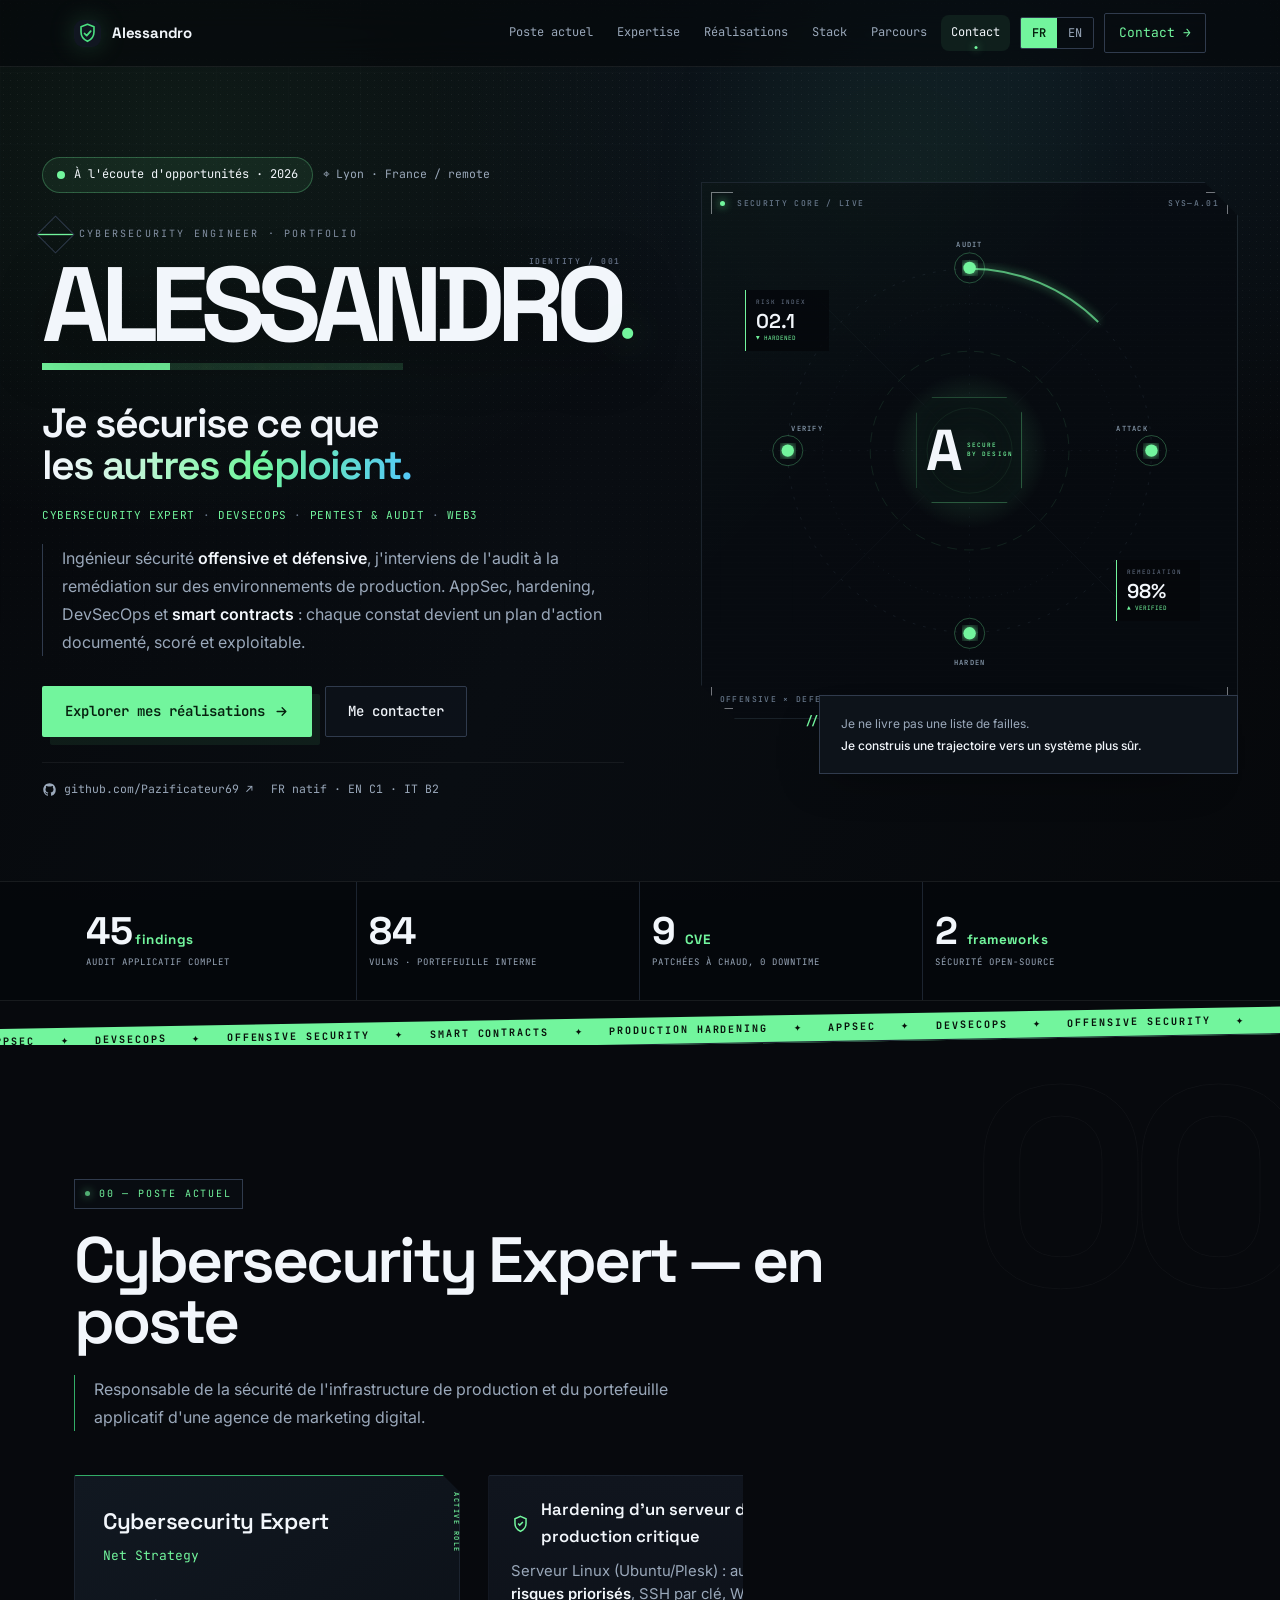
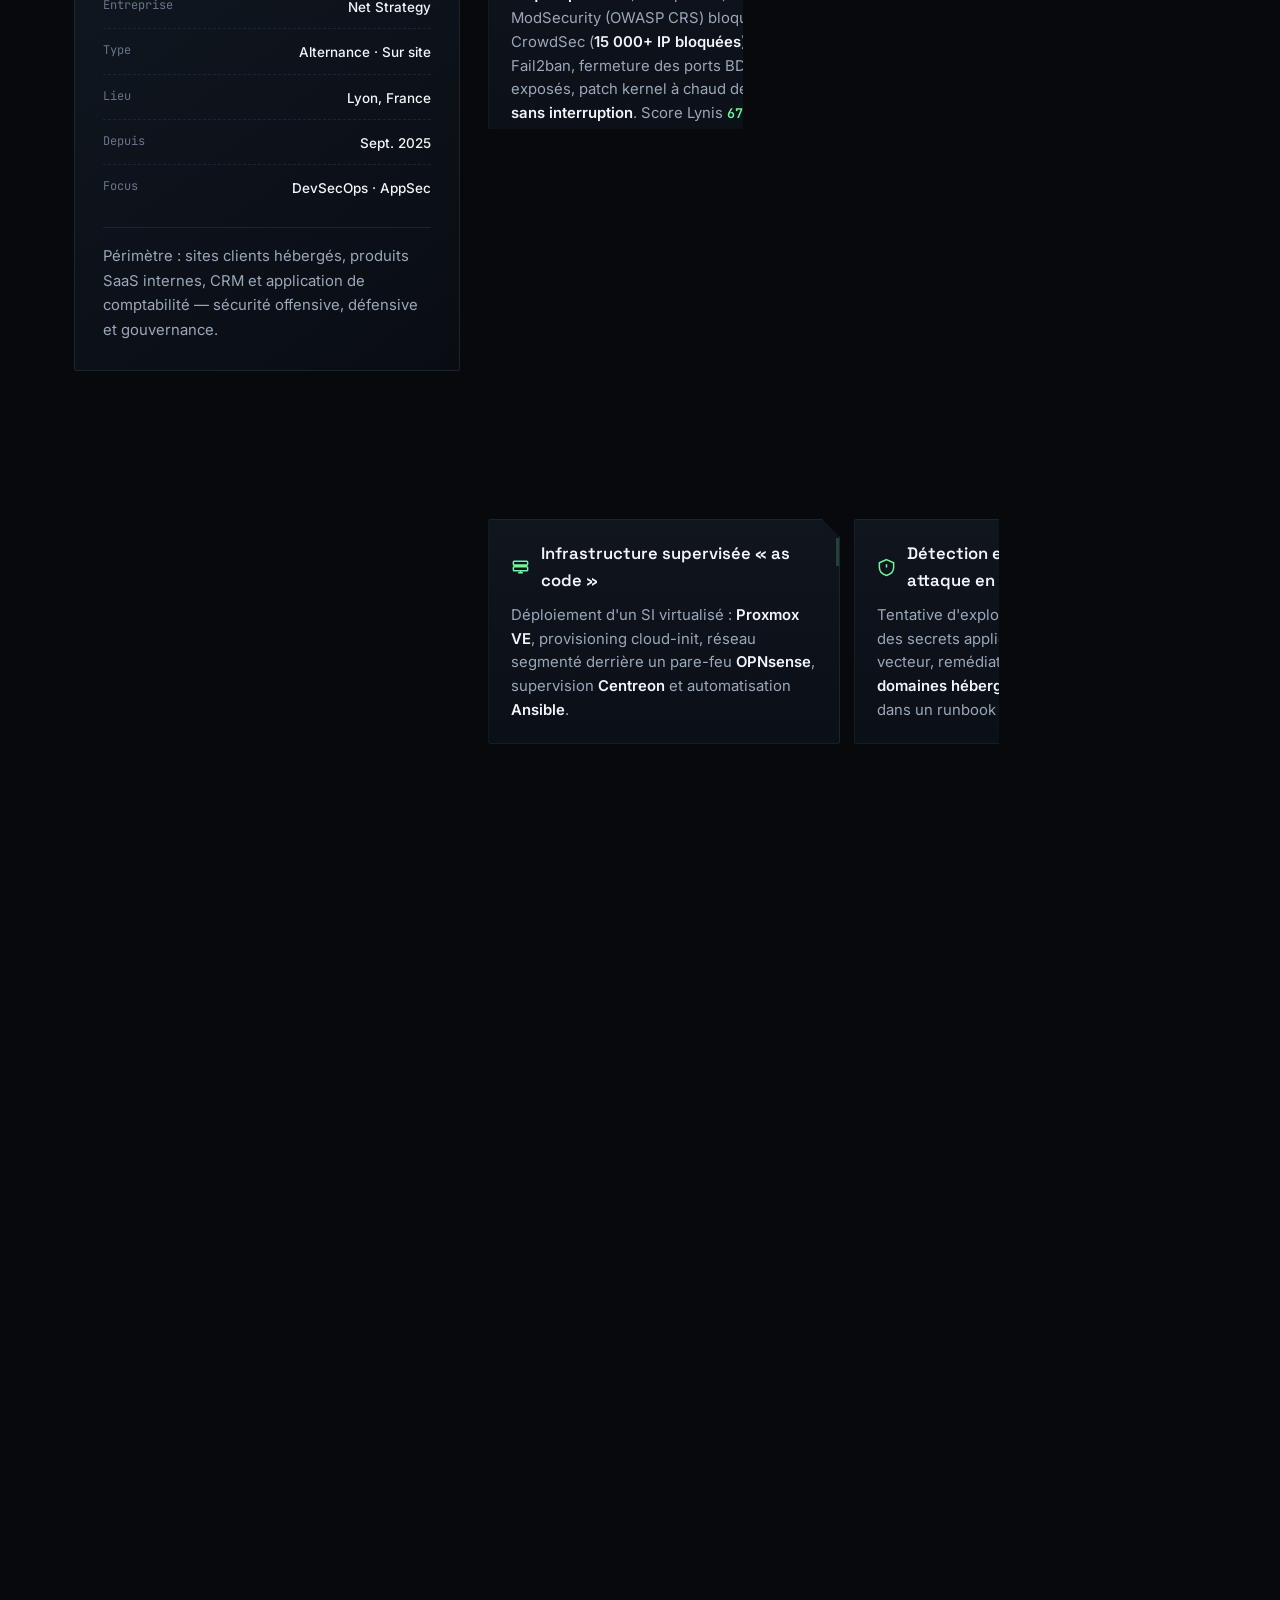
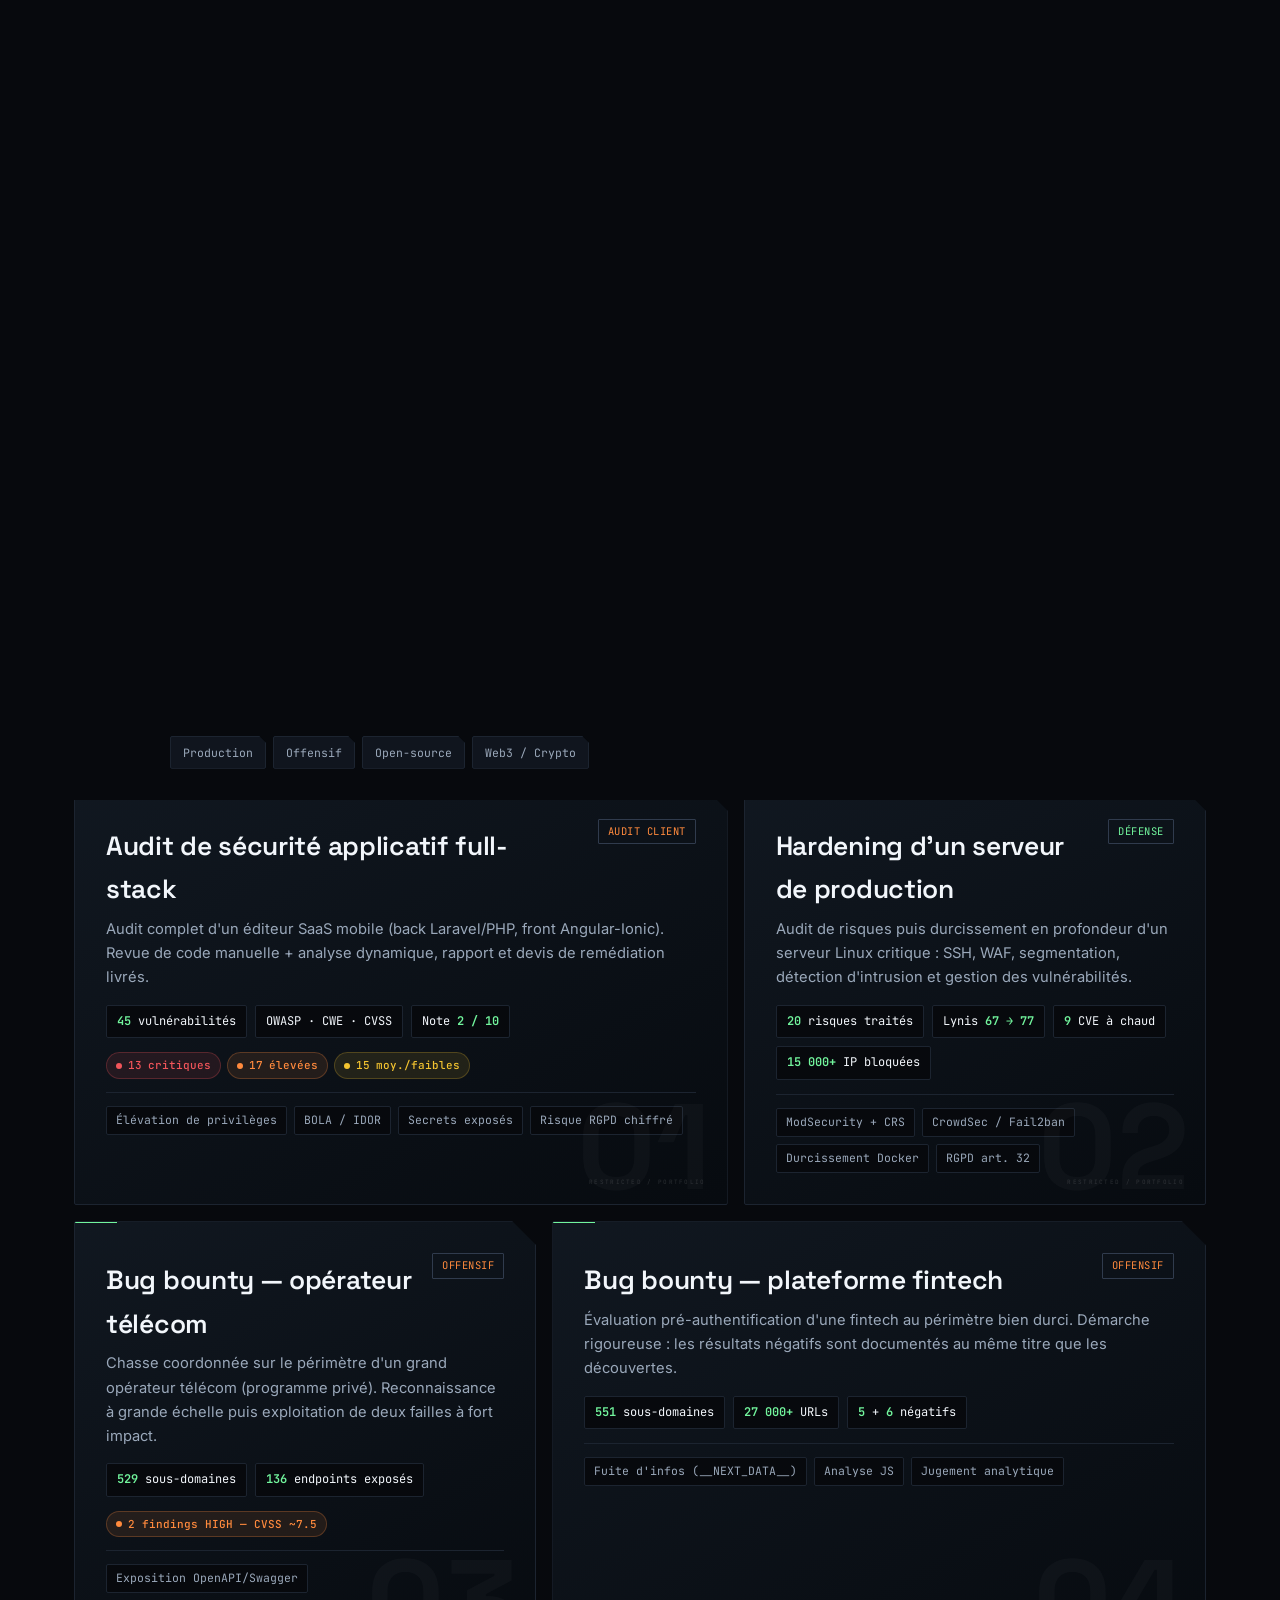
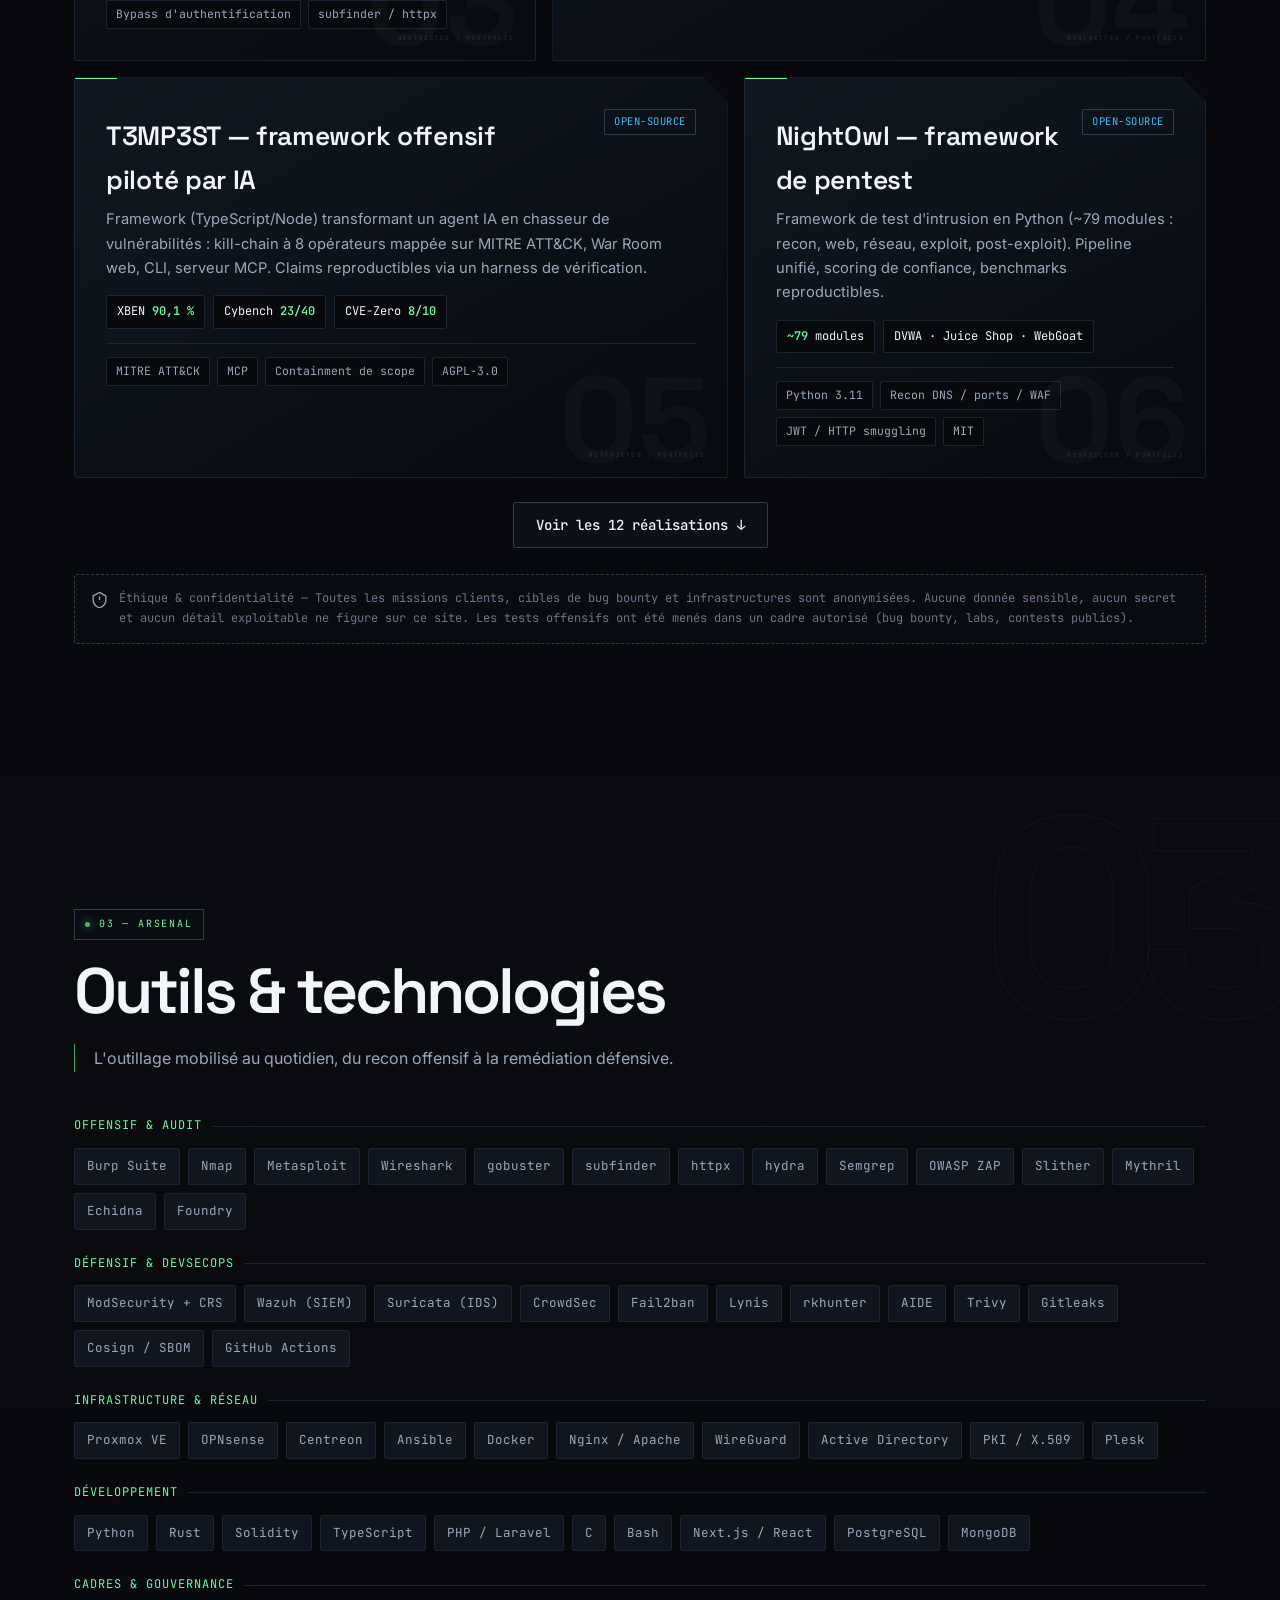
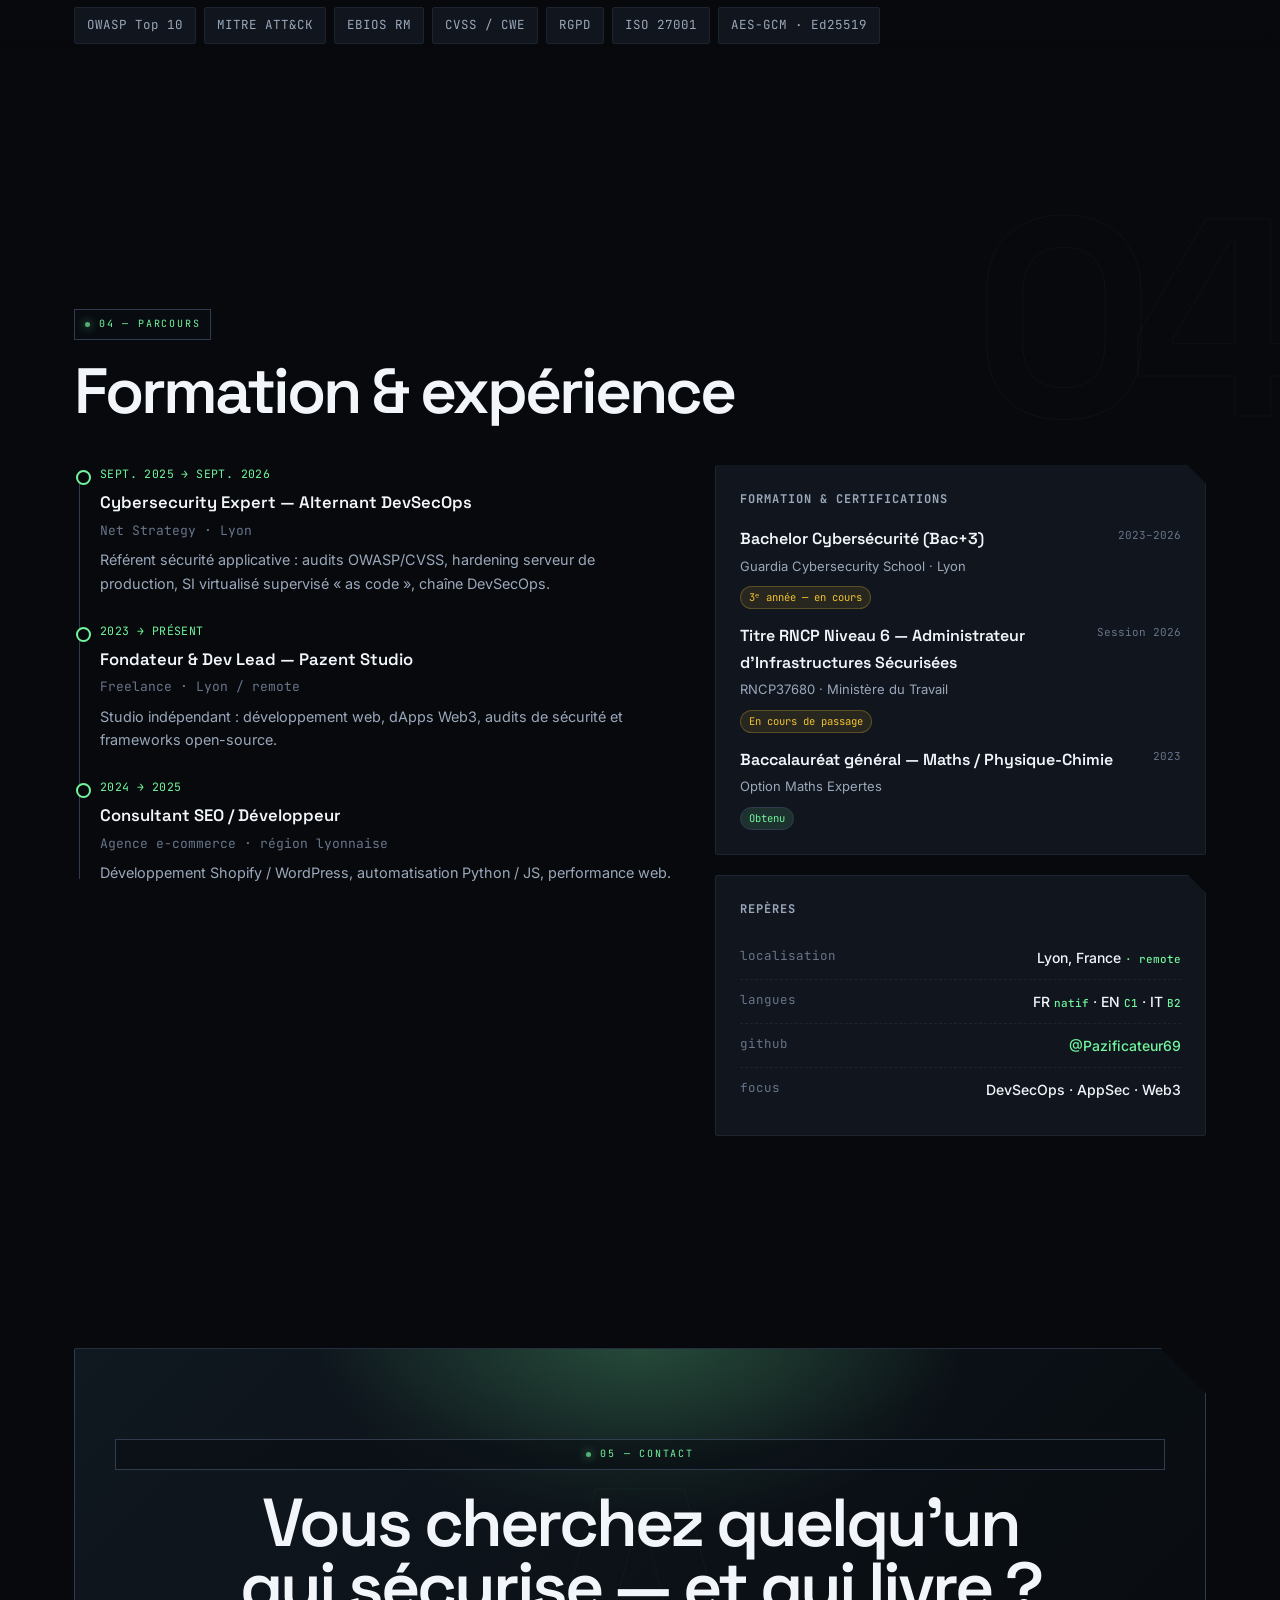
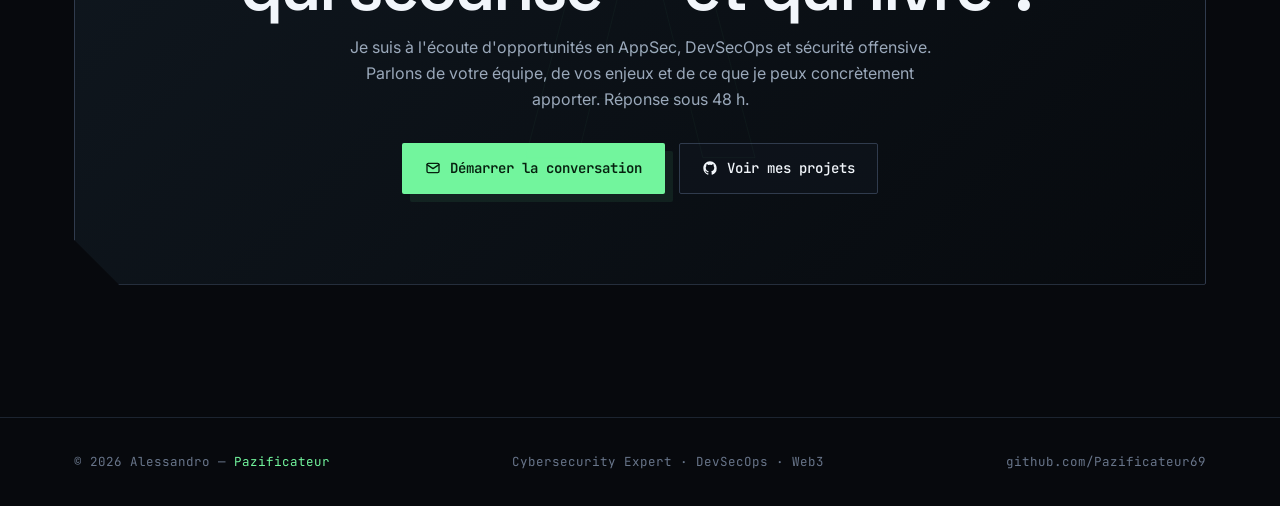
==== commit 780a8c8c: "Refonte portfolio Alessandro — interface orbitale" ====
--- a/index.html
+++ b/index.html
@@ -3,23 +3,23 @@
 <head>
 <meta charset="UTF-8">
 <meta name="viewport" content="width=device-width, initial-scale=1.0">
-<title>Alessandro Gagliardi — Cybersecurity Expert &amp; DevSecOps</title>
-<meta name="description" content="Alessandro Gagliardi — Cybersecurity Expert &amp; DevSecOps. Sécurité offensive et défensive sur infrastructures de production : audits OWASP, pentest, hardening, DevSecOps, audit de smart contracts.">
-<meta name="author" content="Alessandro Gagliardi">
+<title>Alessandro — Cybersecurity Expert &amp; DevSecOps</title>
+<meta name="description" content="Alessandro — Cybersecurity Expert &amp; DevSecOps. Sécurité offensive et défensive sur infrastructures de production : audits OWASP, pentest, hardening, DevSecOps, audit de smart contracts.">
+<meta name="author" content="Alessandro">
 <meta name="color-scheme" content="dark">
 <meta property="og:type" content="website">
-<meta property="og:title" content="Alessandro Gagliardi — Cybersecurity Expert &amp; DevSecOps">
+<meta property="og:title" content="Alessandro — Cybersecurity Expert &amp; DevSecOps">
 <meta property="og:description" content="Sécurité offensive &amp; défensive sur infrastructures de production. Audits OWASP, pentest, hardening, DevSecOps, audit de smart contracts.">
 <meta property="og:locale" content="fr_FR">
 <link rel="icon" href="data:image/svg+xml,%3Csvg xmlns='http://www.w3.org/2000/svg' viewBox='0 0 100 100'%3E%3Crect width='100' height='100' rx='22' fill='%230a0d12'/%3E%3Cpath d='M50 14l26 10v20c0 18-11 30-26 38-15-8-26-20-26-38V24z' fill='none' stroke='%234ade80' stroke-width='6' stroke-linejoin='round'/%3E%3Cpath d='M38 50l9 9 17-19' fill='none' stroke='%234ade80' stroke-width='7' stroke-linecap='round' stroke-linejoin='round'/%3E%3C/svg%3E">
 <link rel="preconnect" href="https://fonts.googleapis.com">
 <link rel="preconnect" href="https://fonts.gstatic.com" crossorigin>
-<link href="https://fonts.googleapis.com/css2?family=Space+Grotesk:wght@400;500;600;700&family=Inter:wght@400;500;600&family=JetBrains+Mono:wght@400;500;600&display=swap" rel="stylesheet">
+<link href="https://fonts.googleapis.com/css2?family=Space+Grotesk:wght@400;500;600;700&amp;family=Inter:wght@400;500;600&amp;family=JetBrains+Mono:wght@400;500;600&amp;display=swap" rel="stylesheet">
 <script type="application/ld+json">
 {
   "@context": "https://schema.org",
   "@type": "Person",
-  "name": "Alessandro Gagliardi",
+  "name": "Alessandro",
   "alternateName": "Pazificateur",
   "jobTitle": "Cybersecurity Expert / DevSecOps",
   "description": "Expert en cybersécurité offensive et défensive : audits applicatifs OWASP, pentest, hardening d'infrastructures, DevSecOps, audit de smart contracts.",
@@ -32,10 +32,10 @@
 </script>
 <style>
   :root{
-    --bg:#090c11; --bg-2:#0d1119; --surface:#111621; --surface-2:#151b28;
-    --border:#1d2432; --border-2:#2a3344;
-    --text:#e8eef6; --muted:#95a1b6; --muted-2:#66718a;
-    --accent:#4ade80; --accent-dim:#2fa563; --accent-glow:rgba(74,222,128,.13);
+    --bg:#07090d; --bg-2:#0b0f16; --surface:#10151e; --surface-2:#151c28;
+    --border:#1c2430; --border-2:#303b4d;
+    --text:#f2f6fb; --muted:#9aa8ba; --muted-2:#68758a;
+    --accent:#72f59d; --accent-dim:#32ad67; --accent-glow:rgba(114,245,157,.13);
     --cyan:#38bdf8; --violet:#c084fc;
     --crit:#f2555a; --high:#ff8a3d; --med:#f4c430; --low:#5ed497;
     --mono:'JetBrains Mono',ui-monospace,SFMono-Regular,Menlo,monospace;
@@ -50,6 +50,11 @@
     background:var(--bg);color:var(--text);font-family:var(--sans);
     line-height:1.65;-webkit-font-smoothing:antialiased;overflow-x:hidden;font-size:16px;
   }
+  ::selection{background:var(--accent);color:#06140a}
+  ::-webkit-scrollbar{width:9px}::-webkit-scrollbar-track{background:var(--bg)}::-webkit-scrollbar-thumb{background:#263143;border:2px solid var(--bg);border-radius:10px}
+  :focus-visible{outline:2px solid var(--accent);outline-offset:4px}
+  .skip{position:fixed;top:10px;left:10px;z-index:1000;background:var(--accent);color:#06140a;padding:9px 13px;border-radius:8px;font-family:var(--mono);font-size:12px;transform:translateY(-160%);transition:.2s}
+  .skip:focus{transform:none}
   body::before{
     content:"";position:fixed;inset:0;z-index:-2;pointer-events:none;
     background:
@@ -65,21 +70,27 @@
     -webkit-mask-image:radial-gradient(circle at 50% 10%,#000,transparent 76%);
     mask-image:radial-gradient(circle at 50% 10%,#000,transparent 76%);
   }
+  .cursor-glow{position:fixed;z-index:-1;width:520px;height:520px;border-radius:50%;pointer-events:none;background:radial-gradient(circle,rgba(114,245,157,.055),transparent 67%);transform:translate(-50%,-50%);left:var(--mx,70%);top:var(--my,20%);transition:left .12s linear,top .12s linear}
+  .to-top{position:fixed;z-index:50;right:22px;bottom:22px;width:42px;height:42px;border-radius:50%;display:grid;place-items:center;border:1px solid var(--border-2);background:rgba(12,17,24,.84);backdrop-filter:blur(12px);color:var(--muted);font-family:var(--mono);font-size:15px;cursor:pointer;opacity:0;transform:translateY(12px);pointer-events:none;transition:.22s}
+  .to-top.show{opacity:1;transform:none;pointer-events:auto}.to-top:hover{color:var(--accent);border-color:var(--accent-dim);box-shadow:0 10px 30px -16px rgba(114,245,157,.5)}
   a{color:inherit;text-decoration:none}
   .wrap{max-width:var(--maxw);margin:0 auto;padding:0 24px}
   .mono{font-family:var(--mono)}
   .accent{color:var(--accent)}
 
   /* NAV */
-  header.nav{position:sticky;top:0;z-index:60;backdrop-filter:blur(13px);-webkit-backdrop-filter:blur(13px);background:rgba(9,12,17,.74);border-bottom:1px solid var(--border)}
+  header.nav{position:sticky;top:0;z-index:60;backdrop-filter:blur(18px);-webkit-backdrop-filter:blur(18px);background:rgba(7,9,13,.76);border-bottom:1px solid rgba(48,59,77,.6)}
+  header.nav::after{content:"";position:absolute;left:0;bottom:-1px;height:1px;width:var(--scroll,0%);background:linear-gradient(90deg,var(--accent),var(--cyan));box-shadow:0 0 14px rgba(114,245,157,.7)}
   .nav-in{display:flex;align-items:center;justify-content:space-between;height:66px;gap:16px}
   .brand{display:flex;align-items:center;gap:11px;font-family:var(--display);font-weight:600;letter-spacing:.2px;flex:none}
   .brand .logo{width:27px;height:27px;flex:none}
-  .brand b{font-weight:700}.brand span{color:var(--muted);font-weight:400}
+  .brand b{font-weight:700;color:var(--text);font-size:15px;letter-spacing:-.2px}.brand span{color:var(--muted);font-weight:400}
   .nav-right{display:flex;align-items:center;gap:10px}
   nav.links{display:flex;gap:4px;align-items:center}
-  nav.links a{font-family:var(--mono);font-size:13px;color:var(--muted);padding:8px 12px;border-radius:8px;transition:.18s}
+  nav.links a{font-family:var(--mono);font-size:12px;color:var(--muted);padding:8px 10px;border-radius:8px;transition:.18s;position:relative}
   nav.links a:hover{color:var(--text);background:var(--surface)}
+  nav.links a.active{color:var(--text);background:rgba(114,245,157,.07)}
+  nav.links a.active::after{content:"";position:absolute;left:50%;bottom:2px;width:3px;height:3px;transform:translateX(-50%);border-radius:50%;background:var(--accent);box-shadow:0 0 8px var(--accent)}
   .lang{display:flex;font-family:var(--mono);font-size:12px;border:1px solid var(--border-2);border-radius:8px;overflow:hidden}
   .lang button{background:none;border:none;color:var(--muted);padding:7px 11px;cursor:pointer;transition:.15s;font-family:var(--mono);font-size:12px}
   .lang button.active{background:var(--accent);color:#06210f;font-weight:600}
@@ -89,7 +100,7 @@
   .burger{display:none;background:none;border:1px solid var(--border-2);border-radius:8px;color:var(--text);padding:8px 11px;cursor:pointer;font-family:var(--mono);font-size:14px}
   @media(max-width:900px){
     nav.links{display:none}
-    nav.links.open{display:flex;position:absolute;top:66px;left:0;right:0;flex-direction:column;gap:2px;padding:14px;background:rgba(9,12,17,.98);border-bottom:1px solid var(--border)}
+    nav.links.open{display:flex;position:absolute;top:100%;left:0;right:0;flex-direction:column;gap:2px;padding:14px;background:rgba(7,9,13,.98);border-bottom:1px solid var(--border)}
     nav.links.open a{padding:12px}
     .nav-cta{display:none}
     .burger{display:block}
@@ -103,18 +114,26 @@
   .sec-lead{color:var(--muted);max-width:660px;margin-top:14px;font-size:1.03rem}
 
   /* HERO */
-  .hero{padding:88px 0 78px}
-  .hero-grid{display:grid;grid-template-columns:1.15fr .85fr;gap:52px;align-items:center}
+  .hero{padding:96px 0 82px;min-height:calc(100vh - 66px);display:flex;align-items:center}
+  .hero-grid{display:grid;grid-template-columns:1.16fr .84fr;gap:64px;align-items:center}
   @media(max-width:960px){.hero-grid{grid-template-columns:1fr;gap:40px}}
-  .status{display:inline-flex;align-items:center;gap:9px;font-family:var(--mono);font-size:12.5px;color:var(--muted);border:1px solid var(--border-2);border-radius:100px;padding:6px 14px;margin-bottom:24px;background:rgba(17,22,33,.6)}
+  .eyebrow-row{display:flex;align-items:center;gap:10px;flex-wrap:wrap;margin-bottom:28px}
+  .status{display:inline-flex;align-items:center;gap:9px;font-family:var(--mono);font-size:12px;color:var(--text);border:1px solid rgba(114,245,157,.28);border-radius:100px;padding:7px 14px;background:rgba(114,245,157,.07)}
+  .location{font-family:var(--mono);font-size:11.5px;color:var(--muted);display:flex;align-items:center;gap:6px}
   .dot{width:8px;height:8px;border-radius:50%;background:var(--accent);animation:pulse 2.4s infinite}
   @keyframes pulse{0%{box-shadow:0 0 0 0 rgba(74,222,128,.5)}70%{box-shadow:0 0 0 9px rgba(74,222,128,0)}100%{box-shadow:0 0 0 0 rgba(74,222,128,0)}}
-  @media (prefers-reduced-motion:reduce){.dot{animation:none}}
-  .hero h1{font-family:var(--display);font-weight:700;letter-spacing:-1.4px;font-size:clamp(2.3rem,5.6vw,4rem);line-height:1.03;margin-bottom:12px}
-  .hero h1 .grad{background:linear-gradient(100deg,#e8eef6 8%,#4ade80 54%,#38bdf8 100%);-webkit-background-clip:text;background-clip:text;-webkit-text-fill-color:transparent}
-  .hero .role{font-family:var(--mono);color:var(--accent);font-size:clamp(.9rem,2vw,1.1rem);margin-bottom:22px;letter-spacing:.3px}
+  @media (prefers-reduced-motion:reduce){.dot,.term .cur{animation:none}.term,.card,.btn{transform:none!important;transition:none!important}}
+  .identity{position:relative;margin-bottom:25px;padding-bottom:24px;border-bottom:1px solid var(--border)}
+  .identity::after{content:"";position:absolute;bottom:-1px;left:0;width:90px;height:1px;background:var(--accent);box-shadow:0 0 16px rgba(114,245,157,.65)}
+  .identity-label{display:flex;align-items:center;gap:10px;font-family:var(--mono);font-size:10px;letter-spacing:2.2px;color:var(--muted-2);text-transform:uppercase;margin-bottom:5px}
+  .identity-label::before{content:"00";display:grid;place-items:center;width:25px;height:25px;border:1px solid var(--border-2);border-radius:50%;font-size:8px;color:var(--accent);letter-spacing:0}
+  .hero h1.hero-name{font-family:var(--display);font-weight:700;font-size:clamp(4rem,8.6vw,7.1rem);line-height:.83;letter-spacing:-6px;margin-left:-5px;color:var(--text);text-shadow:0 18px 55px rgba(0,0,0,.4)}
+  .hero h1.hero-name span{color:var(--accent);text-shadow:0 0 32px rgba(114,245,157,.32)}
+  .hero-claim{font-family:var(--display);font-weight:600;letter-spacing:-1.5px;font-size:clamp(2rem,4vw,3.35rem);line-height:1.02;margin-bottom:18px;max-width:700px}
+  .hero-claim .grad{background:linear-gradient(100deg,#f2f6fb 5%,#72f59d 58%,#53c8fa 100%);-webkit-background-clip:text;background-clip:text;-webkit-text-fill-color:transparent}
+  .hero .role{font-family:var(--mono);color:var(--accent);font-size:clamp(.84rem,1.7vw,1rem);margin-bottom:18px;letter-spacing:.3px}
   .hero .role .sep{color:var(--muted-2)}
-  .hero p.lead{font-size:1.08rem;color:var(--muted);max-width:560px;margin-bottom:32px}
+  .hero p.lead{font-size:1rem;color:var(--muted);max-width:600px;margin-bottom:30px;line-height:1.75}
   .hero p.lead strong{color:var(--text);font-weight:600}
   .btns{display:flex;gap:13px;flex-wrap:wrap}
   .btn{font-family:var(--mono);font-size:14px;font-weight:500;padding:13px 22px;border-radius:10px;display:inline-flex;align-items:center;gap:9px;transition:.2s;cursor:pointer;border:1px solid transparent}
@@ -122,9 +141,20 @@
   .btn.primary:hover{transform:translateY(-2px);box-shadow:0 10px 30px -10px rgba(74,222,128,.5)}
   .btn.ghost{border-color:var(--border-2);color:var(--text);background:rgba(17,22,33,.5)}
   .btn.ghost:hover{border-color:var(--accent-dim);color:var(--accent);transform:translateY(-2px)}
+  .btn svg{transition:transform .2s}.btn:hover svg.arrow{transform:translateX(4px)}
+  .hero-links{display:flex;align-items:center;gap:18px;margin-top:25px;font-family:var(--mono);font-size:11.5px;color:var(--muted)}
+  .hero-links a{display:flex;align-items:center;gap:7px;transition:.18s}.hero-links a:hover{color:var(--accent)}
+  .hero-links svg{width:15px;height:15px}
 
   /* TERMINAL */
-  .term{background:linear-gradient(180deg,#0e131d,#0a0e15);border:1px solid var(--border-2);border-radius:14px;overflow:hidden;box-shadow:0 30px 70px -30px rgba(0,0,0,.7);font-family:var(--mono);font-size:13px}
+  .hero-visual{position:relative;padding:28px 0 22px}
+  .hero-visual::before{content:"A";position:absolute;right:-25px;top:-110px;font-family:var(--display);font-size:14rem;line-height:1;font-weight:700;color:transparent;-webkit-text-stroke:1px rgba(114,245,157,.09);z-index:-1}
+  .hero-visual::after{content:"";position:absolute;width:260px;height:260px;right:-70px;top:-30px;border:1px solid rgba(114,245,157,.08);border-radius:50%;z-index:-1;box-shadow:0 0 0 38px rgba(114,245,157,.025),0 0 0 76px rgba(114,245,157,.015)}
+  .term{background:linear-gradient(180deg,rgba(16,21,30,.97),rgba(8,12,18,.97));border:1px solid var(--border-2);border-radius:18px;overflow:hidden;box-shadow:0 38px 90px -35px rgba(0,0,0,.9),0 0 70px -45px rgba(114,245,157,.55);font-family:var(--mono);font-size:12.5px;transform:perspective(900px) rotateY(-2deg) rotateX(1deg)}
+  .signal-card{position:absolute;right:-20px;bottom:-17px;width:205px;padding:14px 15px;border-radius:13px;background:rgba(15,21,30,.94);border:1px solid var(--border-2);backdrop-filter:blur(14px);box-shadow:0 18px 42px -22px #000}
+  .signal-card .label{font-family:var(--mono);font-size:9px;color:var(--muted-2);text-transform:uppercase;letter-spacing:1px}.signal-card strong{display:block;font-family:var(--display);font-size:1.18rem;margin-top:3px}.signal-card span:last-child{font-family:var(--mono);font-size:10px;color:var(--accent)}
+  @media(max-width:960px){.hero{min-height:auto}.hero-visual{max-width:680px}.term{transform:none}.signal-card{right:12px}.hero-grid{gap:45px}}
+  @media(max-width:520px){.hero{padding-top:62px}.hero h1.hero-name{letter-spacing:-3.6px;font-size:clamp(3.55rem,18vw,5.2rem)}.hero-claim{letter-spacing:-1px}.identity{margin-bottom:22px}.signal-card{position:relative;right:auto;bottom:auto;width:100%;margin-top:12px}.hero-links{align-items:flex-start;flex-direction:column;gap:10px}}
   .term-bar{display:flex;align-items:center;gap:7px;padding:11px 14px;background:rgba(255,255,255,.02);border-bottom:1px solid var(--border)}
   .term-bar i{width:11px;height:11px;border-radius:50%;display:block}
   .term-bar i:nth-child(1){background:#ff5f57}.term-bar i:nth-child(2){background:#febc2e}.term-bar i:nth-child(3){background:#28c840}
@@ -138,7 +168,7 @@
   @keyframes blink{50%{opacity:0}}
 
   /* STATS STRIP */
-  .strip{border-top:1px solid var(--border);border-bottom:1px solid var(--border);margin-top:64px}
+  .strip{border-top:1px solid var(--border);border-bottom:1px solid var(--border);margin-top:72px;background:rgba(10,14,20,.45)}
   .strip-in{display:grid;grid-template-columns:repeat(4,1fr)}
   @media(max-width:720px){.strip-in{grid-template-columns:repeat(2,1fr)}}
   .st{padding:26px 8px;text-align:center;border-right:1px solid var(--border)}
@@ -147,9 +177,10 @@
   .st .n{font-family:var(--display);font-size:clamp(1.5rem,3.6vw,2.2rem);font-weight:700;letter-spacing:-.5px}
   .st .n .u{color:var(--accent);font-size:.6em}
   .st .l{font-family:var(--mono);font-size:11px;color:var(--muted);margin-top:5px;text-transform:uppercase;letter-spacing:.6px}
+  .st{position:relative;overflow:hidden}.st::before{content:"";position:absolute;left:50%;bottom:0;width:70%;height:1px;transform:translateX(-50%) scaleX(0);background:var(--accent);transition:transform .3s}.st:hover::before{transform:translateX(-50%) scaleX(1)}
 
   /* CURRENT ROLE */
-  .role-wrap{display:grid;grid-template-columns:.85fr 1.15fr;gap:44px;align-items:start;margin-top:44px}
+  .role-wrap{display:grid;grid-template-columns:.7fr 1.3fr;gap:28px;align-items:start;margin-top:44px}
   @media(max-width:900px){.role-wrap{grid-template-columns:1fr;gap:30px}}
   .role-card{background:var(--surface);border:1px solid var(--border);border-radius:18px;padding:28px;position:sticky;top:90px}
   @media(max-width:900px){.role-card{position:static}}
@@ -161,7 +192,7 @@
   .role-meta .k{color:var(--muted-2);font-family:var(--mono);font-size:12px}
   .role-meta .v{color:var(--text);font-weight:500;text-align:right}
   .role-scope{margin-top:18px;color:var(--muted);font-size:.93rem;border-top:1px solid var(--border);padding-top:16px}
-  .hl{display:flex;flex-direction:column;gap:14px}
+  .hl{display:grid;grid-template-columns:repeat(2,minmax(0,1fr));gap:14px}
   .hl-item{background:linear-gradient(180deg,var(--surface),var(--bg-2));border:1px solid var(--border);border-radius:14px;padding:20px 22px;transition:.22s}
   .hl-item:hover{border-color:var(--border-2);transform:translateX(4px)}
   .hl-item .hh{display:flex;align-items:center;gap:11px;margin-bottom:9px}
@@ -170,6 +201,7 @@
   .hl-item p{color:var(--muted);font-size:.93rem;line-height:1.6}
   .hl-item p b{color:var(--text);font-weight:600}
   .hl-item p .g{color:var(--accent);font-weight:600;font-family:var(--mono);font-size:.9em}
+  @media(max-width:1100px){.role-wrap{grid-template-columns:.75fr 1.25fr}.hl{grid-template-columns:1fr}}
 
   /* GRID + CARDS */
   .grid{display:grid;gap:20px}
@@ -177,8 +209,9 @@
   .g-4{grid-template-columns:repeat(4,1fr)}
   @media(max-width:900px){.g-4{grid-template-columns:repeat(2,1fr)}}
   @media(max-width:620px){.g-2,.g-4{grid-template-columns:1fr}}
-  .card{background:linear-gradient(180deg,var(--surface),var(--bg-2));border:1px solid var(--border);border-radius:16px;padding:26px;transition:.25s}
-  .card:hover{border-color:var(--border-2);transform:translateY(-3px)}
+  .card{background:linear-gradient(155deg,rgba(17,23,33,.98),rgba(9,13,19,.98));border:1px solid var(--border);border-radius:18px;padding:26px;transition:.25s;position:relative;overflow:hidden}
+  .card::before{content:"";position:absolute;inset:0;background:radial-gradient(360px circle at var(--x,50%) var(--y,0%),rgba(114,245,157,.055),transparent 45%);opacity:0;transition:.25s;pointer-events:none}
+  .card:hover{border-color:var(--border-2);transform:translateY(-4px);box-shadow:0 24px 55px -40px rgba(0,0,0,.9)}.card:hover::before{opacity:1}
   .exp-card .ico{width:44px;height:44px;border-radius:12px;display:flex;align-items:center;justify-content:center;background:var(--accent-glow);border:1px solid var(--border-2);margin-bottom:16px}
   .exp-card .ico svg{width:23px;height:23px;stroke:var(--accent);fill:none;stroke-width:1.8}
   .exp-card h3{font-family:var(--display);font-size:1.16rem;font-weight:600;margin-bottom:9px}
@@ -202,6 +235,15 @@
   .b-high{color:var(--high);background:rgba(255,138,61,.1);border:1px solid rgba(255,138,61,.25)}
   .b-med{color:var(--med);background:rgba(244,196,48,.1);border:1px solid rgba(244,196,48,.22)}
   .proj .foot{display:flex;flex-wrap:wrap;gap:7px;padding-top:13px;border-top:1px solid var(--border)}
+  .project-tools{display:flex;align-items:center;justify-content:space-between;gap:18px;margin-top:38px;margin-bottom:18px;flex-wrap:wrap}
+  .filters{display:flex;gap:7px;flex-wrap:wrap}
+  .filter{border:1px solid var(--border);background:var(--surface);color:var(--muted);font-family:var(--mono);font-size:11.5px;padding:8px 12px;border-radius:100px;cursor:pointer;transition:.18s}
+  .filter:hover{color:var(--text);border-color:var(--border-2)}.filter.active{background:var(--accent);border-color:var(--accent);color:#06140a;font-weight:600}
+  .project-count{font-family:var(--mono);font-size:11px;color:var(--muted-2)}
+  .proj.is-hidden{display:none}
+  .projects-more{display:flex;justify-content:center;margin-top:24px}
+  .projects-more button{background:transparent}
+  .project-index{position:absolute;right:20px;bottom:8px;font-family:var(--display);font-size:4.7rem;line-height:1;font-weight:700;color:rgba(255,255,255,.025);pointer-events:none}
   .disclaimer{font-family:var(--mono);font-size:12px;color:var(--muted-2);border:1px dashed var(--border-2);border-radius:10px;padding:14px 16px;margin-top:26px;display:flex;gap:11px;align-items:flex-start}
   .disclaimer svg{width:17px;height:17px;stroke:var(--muted);fill:none;stroke-width:1.8;flex:none;margin-top:2px}
 
@@ -241,7 +283,7 @@
   .kv2 .v small{color:var(--accent);font-family:var(--mono);font-size:11px}
 
   /* CONTACT */
-  .contact-box{background:linear-gradient(150deg,var(--surface),var(--bg-2));border:1px solid var(--border);border-radius:22px;padding:52px 40px;text-align:center;position:relative;overflow:hidden}
+  .contact-box{background:linear-gradient(150deg,#121a24,#0b1018);border:1px solid var(--border-2);border-radius:26px;padding:68px 40px;text-align:center;position:relative;overflow:hidden;box-shadow:0 40px 90px -55px #000}
   .contact-box::before{content:"";position:absolute;inset:0;background:radial-gradient(500px 240px at 50% -10%,var(--accent-glow),transparent 70%);pointer-events:none}
   .contact-box h2{font-family:var(--display);font-size:clamp(1.7rem,4vw,2.5rem);font-weight:600;letter-spacing:-.5px;position:relative}
   .contact-box p{color:var(--muted);max-width:520px;margin:14px auto 30px;position:relative}
@@ -255,15 +297,135 @@
   .reveal.in{opacity:1;transform:none}
   @media (prefers-reduced-motion:reduce){.reveal{opacity:1;transform:none;transition:none}}
   [data-lang-hide]{display:none}
+
+  /* =========================================================
+     ALESSANDRO / SECURITY ORBIT — BESPOKE ART DIRECTION
+     ========================================================= */
+  body::before{background:
+    radial-gradient(1000px 700px at 80% 7%,rgba(83,200,250,.07),transparent 61%),
+    radial-gradient(850px 650px at 14% 15%,rgba(114,245,157,.075),transparent 62%),
+    linear-gradient(115deg,#06080b 0%,#090d12 48%,#06080b 100%)}
+  body::after{opacity:.75;background-image:
+    linear-gradient(rgba(151,171,196,.026) 1px,transparent 1px),
+    linear-gradient(90deg,rgba(151,171,196,.026) 1px,transparent 1px),
+    radial-gradient(circle,rgba(255,255,255,.09) .6px,transparent .8px);
+    background-size:72px 72px,72px 72px,7px 7px;
+    -webkit-mask-image:linear-gradient(to bottom,#000,transparent 88%);mask-image:linear-gradient(to bottom,#000,transparent 88%)}
+  header.nav{background:rgba(6,8,11,.66);border-color:rgba(255,255,255,.07)}
+  .brand .logo{border-radius:9px;filter:drop-shadow(0 0 12px rgba(114,245,157,.18))}
+  .nav-cta,.btn,.lang,.filter{border-radius:2px}
+  .hero{padding:76px 0 0;display:block;min-height:calc(100vh - 66px);overflow:hidden}
+  .hero>.wrap{max-width:1380px;padding:0 42px}
+  .hero-grid{grid-template-columns:minmax(0,1.04fr) minmax(430px,.96fr);gap:clamp(44px,6vw,100px);min-height:670px}
+  .identity{border:0;padding:0;margin-bottom:32px}
+  .identity::after{display:none}
+  .identity-label{margin-bottom:16px;color:#8491a4}
+  .identity-label::before{border-radius:0;transform:rotate(45deg);font-size:0;background:linear-gradient(135deg,transparent 47%,var(--accent) 48%,var(--accent) 52%,transparent 53%)}
+  .hero h1.hero-name{font-size:clamp(4.5rem,8.25vw,8.3rem);line-height:.77;letter-spacing:-8px;margin:0;text-transform:uppercase;font-weight:700;position:relative;width:max-content;max-width:100%}
+  .hero h1.hero-name::before{content:"IDENTITY / 001";position:absolute;right:3px;top:-7px;font:500 8px/1 var(--mono);letter-spacing:1.6px;color:var(--muted-2)}
+  .hero h1.hero-name::after{content:"";display:block;width:100%;height:7px;margin-top:18px;background:linear-gradient(90deg,var(--accent) 0 22%,rgba(114,245,157,.18) 22% 62%,transparent 62%)}
+  .hero h1.hero-name span{font-size:.55em;vertical-align:.05em}
+  .hero-claim{font-size:clamp(1.8rem,3.2vw,3.05rem);line-height:1.03;letter-spacing:-1.8px;margin-bottom:20px;max-width:670px}
+  .hero .role{font-size:11px;line-height:1.8;text-transform:uppercase;letter-spacing:.65px;max-width:650px}
+  .hero p.lead{max-width:640px;border-left:1px solid var(--border-2);padding-left:19px}
+  .btn{border-radius:2px;position:relative;overflow:hidden}
+  .btn.primary{box-shadow:8px 8px 0 rgba(114,245,157,.075)}
+  .btn.primary::after{content:"";position:absolute;inset:0;background:linear-gradient(110deg,transparent 25%,rgba(255,255,255,.35) 48%,transparent 70%);transform:translateX(-130%);transition:transform .55s}
+  .btn.primary:hover::after{transform:translateX(130%)}
+  .hero-links{padding-top:17px;border-top:1px solid rgba(255,255,255,.06);max-width:590px}
+
+  /* ORBITAL SECURITY CORE */
+  .hero-visual{padding:0;perspective:1200px}
+  .hero-visual::before,.hero-visual::after{display:none}
+  .security-orbit{--ox:0deg;--oy:0deg;position:relative;aspect-ratio:1;max-width:570px;margin-left:auto;background:
+    linear-gradient(135deg,rgba(114,245,157,.035),transparent 38%),
+    rgba(8,12,17,.74);border:1px solid rgba(126,151,176,.18);clip-path:polygon(0 0,calc(100% - 34px) 0,100% 34px,100% 100%,34px 100%,0 calc(100% - 34px));
+    box-shadow:0 45px 100px -60px #000,0 0 90px -65px rgba(114,245,157,.75);transform:rotateX(var(--ox)) rotateY(var(--oy));transition:transform .18s ease-out;transform-style:preserve-3d}
+  .security-orbit::before{content:"";position:absolute;inset:0;pointer-events:none;background:repeating-linear-gradient(0deg,transparent 0 5px,rgba(255,255,255,.012) 6px);z-index:4}
+  .orbit-map{display:block;width:100%;height:100%;padding:37px}
+  .orbit-top,.orbit-bottom{position:absolute;z-index:5;left:18px;right:18px;display:flex;justify-content:space-between;font:500 8px/1 var(--mono);letter-spacing:1.35px;color:#68788b}
+  .orbit-top{top:16px}.orbit-bottom{bottom:15px}.orbit-top i{display:inline-block;width:5px;height:5px;background:var(--accent);border-radius:50%;margin-right:6px;box-shadow:0 0 8px var(--accent);animation:pulse 2s infinite}
+  .orbit-ring,.orbit-halo,.orbit-cross,.orbit-diagonal{fill:none;stroke:#7890a8;stroke-width:.65;opacity:.22}
+  .orbit-halo{stroke-dasharray:3 9;animation:orbitSpin 24s linear infinite;transform-origin:260px 260px}
+  .ring-1{stroke-dasharray:1 6}.ring-2{stroke:#72f59d;opacity:.18;stroke-dasharray:11 8}
+  .orbit-cross{stroke-dasharray:2 8;opacity:.14}.orbit-diagonal{opacity:.07}
+  .scan-arm{transform-origin:260px 260px;animation:orbitSpin 7s linear infinite}
+  .scan-arm path:first-child{stroke:url(#orbitGradient);stroke-width:1;opacity:.35}.scan-arc{fill:none;stroke:#72f59d;stroke-width:2.2;filter:url(#softGlow);opacity:.72}
+  .orbit-node circle:first-child{fill:#72f59d;filter:url(#softGlow)}.orbit-node circle:nth-child(2){fill:none;stroke:#72f59d;stroke-width:.8;opacity:.42;animation:nodePulse 2.4s ease-in-out infinite;transform-box:fill-box;transform-origin:center}
+  .orbit-node text{font:600 8px var(--mono);letter-spacing:1.4px;fill:#8496a8;text-anchor:middle}.node-b text,.node-d text{text-anchor:end}.node-d text{text-anchor:start}
+  .node-b circle:nth-child(2){animation-delay:.6s}.node-c circle:nth-child(2){animation-delay:1.2s}.node-d circle:nth-child(2){animation-delay:1.8s}
+  .orbit-pulse{fill:none;stroke:#72f59d;stroke-width:.8;opacity:.4;transform-origin:260px 260px;animation:corePulse 2.8s ease-out infinite}
+  .core-signature{position:absolute;left:50%;top:50%;width:106px;height:106px;transform:translate(-50%,-50%);display:flex;align-items:center;justify-content:center;gap:9px;border:1px solid rgba(114,245,157,.32);background:rgba(6,10,14,.72);box-shadow:inset 0 0 40px rgba(114,245,157,.07),0 0 35px rgba(114,245,157,.08);clip-path:polygon(15% 0,85% 0,100% 15%,100% 85%,85% 100%,15% 100%,0 85%,0 15%)}
+  .core-signature span{font:700 3.6rem/.8 var(--display);letter-spacing:-5px;color:var(--text)}.core-signature small{font:500 6px/1.55 var(--mono);letter-spacing:1.15px;color:var(--accent)}
+  .orbit-data{position:absolute;z-index:5;display:grid;min-width:84px;padding:8px 10px;background:rgba(5,8,12,.83);border-left:1px solid var(--accent);font-family:var(--mono)}
+  .orbit-data span{font-size:6px;letter-spacing:1px;color:var(--muted-2)}.orbit-data b{font:600 1.25rem/1 var(--display);margin:3px 0;color:var(--text)}.orbit-data small{font-size:6px;color:var(--accent)}
+  .data-a{left:8%;top:20%}.data-b{right:7%;bottom:18%}
+  .orbit-corner{position:absolute;width:22px;height:22px;border-color:var(--accent);opacity:.46}.corner-tl{left:9px;top:9px;border-left:1px solid;border-top:1px solid}.corner-tr{right:9px;top:9px;border-right:1px solid;border-top:1px solid}.corner-bl{left:9px;bottom:9px;border-left:1px solid;border-bottom:1px solid}.corner-br{right:9px;bottom:9px;border-right:1px solid;border-bottom:1px solid}
+  .orbit-caption{width:78%;margin:-24px 0 0 auto;padding:18px 21px;background:#0d131a;border:1px solid var(--border-2);position:relative;z-index:7;font-size:12px;color:var(--muted);box-shadow:-18px 18px 50px -30px #000}
+  .orbit-caption::before{content:"//";position:absolute;left:-15px;top:17px;color:var(--accent);font:600 12px var(--mono)}.orbit-caption strong{display:block;color:var(--text);font-weight:500;margin-top:2px}
+  @keyframes orbitSpin{to{transform:rotate(360deg)}}
+  @keyframes nodePulse{50%{transform:scale(1.7);opacity:.08}}
+  @keyframes corePulse{to{transform:scale(2.05);opacity:0}}
+
+  /* METRIC STRIP + KINETIC TYPE */
+  .strip{margin-top:68px;background:rgba(5,8,11,.74);border-color:rgba(255,255,255,.08)}
+  .st{padding:30px 12px;text-align:left}.st .n{font-size:clamp(2rem,3vw,3rem);line-height:1}.st .l{font-size:9px;letter-spacing:1px}.st .n .u{font-size:.35em;letter-spacing:.4px}
+  .capability-tape{border-bottom:1px solid var(--border);overflow:hidden;background:var(--accent);color:#07110a;transform:rotate(-1deg) scale(1.02);margin-top:17px}
+  .capability-tape>div{width:max-content;display:flex;align-items:center;gap:25px;padding:8px 0;font:700 10px/1 var(--mono);letter-spacing:1.8px;animation:tapeMove 26s linear infinite}.capability-tape i{font-style:normal;font-size:8px}
+  @keyframes tapeMove{to{transform:translateX(-50%)}}
+
+  /* EDITORIAL SECTIONS */
+  main>section:not(.hero){padding:132px 0;overflow:hidden}
+  #expertise,#stack{background:linear-gradient(180deg,rgba(255,255,255,.015),transparent)!important}
+  #poste::before,#expertise::before,#preuves::before,#stack::before,#parcours::before{position:absolute;right:-.02em;top:30px;font:700 clamp(9rem,22vw,22rem)/.8 var(--display);letter-spacing:-1.5rem;color:transparent;-webkit-text-stroke:1px rgba(255,255,255,.035);pointer-events:none}
+  #poste::before{content:"00"}#expertise::before{content:"01"}#preuves::before{content:"02"}#stack::before{content:"03"}#parcours::before{content:"04"}
+  .kicker{font-size:10px;letter-spacing:1.8px;text-transform:uppercase;border:1px solid var(--border-2);padding:6px 10px;margin-bottom:21px;background:rgba(10,14,20,.65)}.kicker::before{width:5px;height:5px;border-radius:50%;box-shadow:0 0 8px var(--accent)}
+  h2.sec{font-size:clamp(2.5rem,5vw,4.8rem);letter-spacing:-3px;max-width:900px;line-height:.95}
+  .sec-lead{font-size:1rem;line-height:1.75;border-left:1px solid var(--accent-dim);padding-left:19px;margin-top:23px}
+  .role-card,.panel,.hl-item,.card{border-radius:2px;clip-path:polygon(0 0,calc(100% - 18px) 0,100% 18px,100% 100%,0 100%)}
+  .role-card{background:linear-gradient(145deg,#111821,#090d13);border-top-color:var(--accent-dim)}
+  .role-card::after{content:"ACTIVE ROLE";position:absolute;right:-27px;top:42px;transform:rotate(90deg);font:500 7px var(--mono);letter-spacing:1.5px;color:var(--accent)}
+  .hl-item{position:relative}.hl-item::after{content:"";position:absolute;right:0;top:18px;width:3px;height:28px;background:var(--accent);opacity:.2;transition:.2s}.hl-item:hover::after{opacity:1;height:50px}
+  .exp-card .ico{border-radius:0;transform:rotate(45deg);margin:5px 0 25px}.exp-card .ico svg{transform:rotate(-45deg)}
+  .tag,.chip,.metric{border-radius:2px}
+
+  /* CONFIDENTIAL PROJECT DOSSIERS */
+  .projects-grid{grid-template-columns:repeat(12,minmax(0,1fr));gap:16px}
+  .projects-grid .proj{grid-column:span 6;min-height:330px;padding:31px;background:linear-gradient(150deg,rgba(17,24,33,.98),rgba(7,11,16,.98));clip-path:polygon(0 0,calc(100% - 24px) 0,100% 24px,100% 100%,0 100%)}
+  .projects-grid .proj:nth-child(4n+1){grid-column:span 7}.projects-grid .proj:nth-child(4n+2){grid-column:span 5}.projects-grid .proj:nth-child(4n+3){grid-column:span 5}.projects-grid .proj:nth-child(4n+4){grid-column:span 7}
+  .projects-grid .proj::after{content:"RESTRICTED / PORTFOLIO";position:absolute;right:21px;bottom:18px;font:500 6px var(--mono);letter-spacing:1.3px;color:rgba(255,255,255,.12)}
+  .projects-grid .proj::before{opacity:1;background:linear-gradient(90deg,var(--accent) 0 42px,transparent 42px);height:1px;bottom:auto}
+  .proj h3{font-size:clamp(1.2rem,2.1vw,1.65rem);max-width:78%}.project-index{font-size:7.6rem;right:16px;bottom:-4px;color:rgba(255,255,255,.028)}
+  .proj-cat{border-radius:1px}.filter{clip-path:polygon(0 0,calc(100% - 7px) 0,100% 7px,100% 100%,0 100%)}
+  .filter.active{box-shadow:5px 5px 0 rgba(114,245,157,.09)}
+  .disclaimer{border-radius:2px;background:rgba(10,14,20,.65)}
+
+  /* FINAL CTA */
+  #contact{padding-top:80px}
+  .contact-box{border-radius:2px;clip-path:polygon(0 0,calc(100% - 45px) 0,100% 45px,100% 100%,45px 100%,0 calc(100% - 45px));padding:90px 40px;background:
+    radial-gradient(450px 250px at 50% 0,rgba(114,245,157,.16),transparent 72%),
+    linear-gradient(135deg,#101820,#070a0e)}
+  .contact-box::after{content:"A";position:absolute;left:50%;top:50%;transform:translate(-50%,-47%);font:700 24rem/.8 var(--display);color:transparent;-webkit-text-stroke:1px rgba(114,245,157,.035);pointer-events:none}
+  .contact-box h2{font-size:clamp(2.4rem,5.3vw,5rem);line-height:.95;letter-spacing:-3px;max-width:850px;margin:auto}
+  .contact-box p{max-width:610px}
+
+  @media(max-width:1080px){.hero>.wrap{padding:0 28px}.hero-grid{grid-template-columns:1fr 470px;gap:32px}.hero h1.hero-name{font-size:clamp(4rem,8vw,6.5rem)}}
+  @media(max-width:900px){.hero-grid{grid-template-columns:1fr;min-height:auto}.hero{padding-top:64px}.security-orbit{margin:35px auto 0;max-width:590px}.orbit-caption{margin-top:-18px}.projects-grid .proj,.projects-grid .proj:nth-child(n){grid-column:span 12}.capability-tape{margin-top:10px}main>section:not(.hero){padding:95px 0}}
+  @media(max-width:640px){.wrap,.hero>.wrap{padding:0 18px}.hero h1.hero-name{font-size:clamp(3rem,14vw,4.2rem);letter-spacing:-4px}.hero h1.hero-name::after{height:4px;margin-top:13px}.hero-claim{font-size:1.8rem}.security-orbit{width:calc(100% + 16px);margin-left:-8px}.orbit-map{padding:26px}.orbit-data{transform:scale(.84)}.data-a{left:3%}.data-b{right:2%}.core-signature{width:82px;height:82px}.core-signature span{font-size:2.8rem}.orbit-caption{width:92%;font-size:11px}.strip{margin-top:48px}.st{padding:23px 8px}.capability-tape>div{animation-duration:18s}h2.sec{letter-spacing:-1.8px}.project-tools{align-items:flex-start;flex-direction:column}.proj-head{flex-direction:column-reverse}.proj-cat{align-self:flex-start}.projects-grid .proj{padding:24px;min-height:auto}.proj h3{max-width:100%}.project-index{font-size:5rem}.contact-box{padding:62px 20px}.contact-box h2{letter-spacing:-2px}.nav-in{height:62px}.brand span{font-size:14px}.lang button{padding:7px 8px}}
+  @media(prefers-reduced-motion:reduce){.orbit-halo,.scan-arm,.orbit-node circle,.orbit-pulse,.capability-tape>div{animation:none}.security-orbit{transform:none!important}}
 </style>
 </head>
 <body>
+
+<a class="skip" href="#main">Aller au contenu</a>
+<div class="cursor-glow" aria-hidden="true"></div>
+<button class="to-top" id="toTop" type="button" aria-label="Retour en haut">↑</button>
 
 <header class="nav">
   <div class="wrap nav-in">
     <a class="brand" href="#top">
       <svg class="logo" viewBox="0 0 100 100" aria-hidden="true"><rect width="100" height="100" rx="22" fill="#111621" stroke="#1d2432"/><path d="M50 16l24 9v19c0 17-10 28-24 35-14-7-24-18-24-35V25z" fill="none" stroke="#4ade80" stroke-width="6" stroke-linejoin="round"/><path d="M39 50l8 8 15-17" fill="none" stroke="#4ade80" stroke-width="6.5" stroke-linecap="round" stroke-linejoin="round"/></svg>
-      <span><b>Alessandro</b> Gagliardi</span>
+      <span><b>Alessandro</b></span>
     </a>
     <div class="nav-right">
       <nav class="links" id="menu">
@@ -279,42 +441,70 @@
         <button data-setlang="en">EN</button>
       </div>
       <a class="nav-cta" href="#contact" data-i18n="nav.cta">Contact →</a>
-      <button class="burger mono" id="burger" aria-label="Menu">≡</button>
+      <button class="burger mono" id="burger" aria-label="Ouvrir le menu" aria-controls="menu" aria-expanded="false">≡</button>
     </div>
   </div>
 </header>
 
 <a id="top"></a>
+<main id="main">
 <section class="hero">
   <div class="wrap">
     <div class="hero-grid">
       <div>
-        <div class="status reveal"><span class="dot"></span> <span data-i18n="hero.status">Disponible — missions sécurité &amp; DevSecOps · Lyon / remote</span></div>
-        <h1 class="reveal"><span data-i18n="hero.h1a">Je sécurise ce que</span><br><span class="grad" data-i18n="hero.h1b">les autres déploient.</span></h1>
+        <div class="eyebrow-row reveal">
+          <div class="status"><span class="dot"></span> <span data-i18n="hero.status">À l'écoute d'opportunités · 2026</span></div>
+          <div class="location"><span>⌖</span> Lyon · France / remote</div>
+        </div>
+        <div class="identity reveal">
+          <div class="identity-label" data-i18n="hero.identity">Cybersecurity engineer · portfolio</div>
+          <h1 class="hero-name">Alessandro<span>.</span></h1>
+        </div>
+        <h2 class="hero-claim reveal"><span data-i18n="hero.h1a">Je sécurise ce que</span><br><span class="grad" data-i18n="hero.h1b">les autres déploient.</span></h2>
         <div class="role mono reveal"><span data-i18n="hero.role">Cybersecurity Expert <span class="sep">·</span> DevSecOps <span class="sep">·</span> Pentest &amp; Audit <span class="sep">·</span> Web3</span></div>
-        <p class="lead reveal" data-i18n="hero.lead">Ingénieur sécurité <strong>offensive et défensive</strong>, sur de vraies infrastructures de production — pas seulement en CTF. J'audite selon <strong>OWASP</strong>, je durcis serveurs et SI, je chasse des vulnérabilités en bug bounty et j'audite des <strong>smart contracts</strong>. Chaque constat est documenté, scoré (CVSS/CWE) et corrigé.</p>
+        <p class="lead reveal" data-i18n="hero.lead">Ingénieur sécurité <strong>offensive et défensive</strong>, j'interviens de l'audit à la remédiation sur des environnements de production. AppSec, hardening, DevSecOps et <strong>smart contracts</strong> : chaque constat devient un plan d'action documenté, scoré et exploitable.</p>
         <div class="btns reveal">
-          <a class="btn primary" href="#preuves"><span data-i18n="hero.cta1">Voir mes réalisations</span>
-            <svg width="15" height="15" viewBox="0 0 24 24" fill="none" stroke="currentColor" stroke-width="2.2" stroke-linecap="round" stroke-linejoin="round"><path d="M5 12h14M13 6l6 6-6 6"/></svg>
+          <a class="btn primary" href="#preuves"><span data-i18n="hero.cta1">Explorer mes réalisations</span>
+            <svg class="arrow" width="15" height="15" viewBox="0 0 24 24" fill="none" stroke="currentColor" stroke-width="2.2" stroke-linecap="round" stroke-linejoin="round"><path d="M5 12h14M13 6l6 6-6 6"/></svg>
           </a>
           <a class="btn ghost" href="#contact" data-i18n="hero.cta2">Me contacter</a>
         </div>
-      </div>
-      <div class="reveal">
-        <div class="term" aria-hidden="true">
-          <div class="term-bar"><i></i><i></i><i></i><span class="t">audit — production</span></div>
-          <div class="term-body">
-            <div class="l" style="animation-delay:.05s"><span class="p">$</span> whoami</div>
-            <div class="l" style="animation-delay:.35s"><span class="c">›</span> <span class="v">alessandro_gagliardi</span> — <span class="cy">cybersecurity_expert</span></div>
-            <div class="l" style="animation-delay:.65s"><span class="p">$</span> ./audit --scope <span class="v">production</span></div>
-            <div class="l" style="animation-delay:.95s"><span class="ok">[✓]</span> <span data-i18n="term.l1">20 risques priorisés · durcissement</span></div>
-            <div class="l" style="animation-delay:1.2s"><span class="ok">[✓]</span> Lynis 67 → 77/100</div>
-            <div class="l" style="animation-delay:1.45s"><span class="ok">[✓]</span> <span data-i18n="term.l2">9 CVE patchées · 0 downtime</span></div>
-            <div class="l" style="animation-delay:1.7s"><span class="ok">[✓]</span> <span data-i18n="term.l3">15 000+ IP bloquées</span></div>
-            <div class="l" style="animation-delay:1.95s"><span class="warn">[!]</span> <span data-i18n="term.l4">45 findings — OWASP / CWE / CVSS</span></div>
-            <div class="l" style="animation-delay:2.2s"><span class="p">$</span> status</div>
-            <div class="l" style="animation-delay:2.5s"><span class="c">›</span> <span class="ok" data-i18n="term.l5">disponible pour missions</span> <span class="cur"></span></div>
-          </div>
+        <div class="hero-links reveal">
+          <a href="https://github.com/Pazificateur69" target="_blank" rel="noopener"><svg viewBox="0 0 24 24" fill="currentColor"><path d="M12 2C6.48 2 2 6.58 2 12.25c0 4.53 2.87 8.37 6.84 9.73.5.1.68-.22.68-.49 0-.24-.01-.87-.01-1.71-2.78.62-3.37-1.37-3.37-1.37-.45-1.18-1.11-1.49-1.11-1.49-.91-.64.07-.62.07-.62 1 .07 1.53 1.06 1.53 1.06.89 1.56 2.34 1.11 2.91.85.09-.66.35-1.11.63-1.37-2.22-.26-4.55-1.14-4.55-5.05 0-1.12.39-2.03 1.03-2.75-.1-.26-.45-1.3.1-2.71 0 0 .84-.28 2.75 1.05a9.3 9.3 0 0 1 5 0c1.91-1.33 2.75-1.05 2.75-1.05.55 1.41.2 2.45.1 2.71.64.72 1.03 1.63 1.03 2.75 0 3.92-2.34 4.79-4.57 5.04.36.32.68.94.68 1.9 0 1.37-.01 2.47-.01 2.81 0 .27.18.6.69.49A10.02 10.02 0 0 0 22 12.25C22 6.58 17.52 2 12 2Z"/></svg> github.com/Pazificateur69 ↗</a>
+          <span data-i18n="hero.signal">FR natif · EN C1 · IT B2</span>
+        </div>
+      </div>
+      <div class="reveal hero-visual">
+        <div class="security-orbit" role="img" aria-label="Workflow de sécurité : auditer, attaquer, durcir et vérifier">
+          <div class="orbit-top"><span><i></i> SECURITY CORE / LIVE</span><span>SYS—A.01</span></div>
+          <svg class="orbit-map" viewBox="0 0 520 520" role="img" aria-hidden="true">
+            <defs>
+              <linearGradient id="orbitGradient" x1="0" y1="0" x2="1" y2="1"><stop stop-color="#72f59d"/><stop offset="1" stop-color="#53c8fa"/></linearGradient>
+              <radialGradient id="coreGradient"><stop stop-color="#72f59d" stop-opacity=".24"/><stop offset="1" stop-color="#72f59d" stop-opacity="0"/></radialGradient>
+              <filter id="softGlow"><feGaussianBlur stdDeviation="5" result="blur"/><feMerge><feMergeNode in="blur"/><feMergeNode in="SourceGraphic"/></feMerge></filter>
+            </defs>
+            <circle class="orbit-halo" cx="260" cy="260" r="205"/>
+            <circle class="orbit-ring ring-1" cx="260" cy="260" r="166"/>
+            <circle class="orbit-ring ring-2" cx="260" cy="260" r="112"/>
+            <circle class="orbit-core-glow" cx="260" cy="260" r="88" fill="url(#coreGradient)"/>
+            <path class="orbit-cross" d="M260 24v472M24 260h472"/>
+            <path class="orbit-diagonal" d="M93 93l334 334M427 93L93 427"/>
+            <g class="scan-arm"><path d="M260 260L260 55"/><path class="scan-arc" d="M260 55a205 205 0 0 1 145 60"/></g>
+            <g class="orbit-node node-a"><circle cx="260" cy="54" r="7"/><circle cx="260" cy="54" r="17"/><text x="260" y="31">AUDIT</text></g>
+            <g class="orbit-node node-b"><circle cx="465" cy="260" r="7"/><circle cx="465" cy="260" r="17"/><text x="461" y="238">ATTACK</text></g>
+            <g class="orbit-node node-c"><circle cx="260" cy="466" r="7"/><circle cx="260" cy="466" r="17"/><text x="260" y="502">HARDEN</text></g>
+            <g class="orbit-node node-d"><circle cx="55" cy="260" r="7"/><circle cx="55" cy="260" r="17"/><text x="59" y="238">VERIFY</text></g>
+            <circle class="orbit-pulse" cx="260" cy="260" r="48"/>
+          </svg>
+          <div class="core-signature"><span>A</span><small>SECURE<br>BY DESIGN</small></div>
+          <div class="orbit-data data-a"><span>RISK INDEX</span><b>02.1</b><small>▼ HARDENED</small></div>
+          <div class="orbit-data data-b"><span>REMEDIATION</span><b>98%</b><small>▲ VERIFIED</small></div>
+          <div class="orbit-bottom"><span>OFFENSIVE × DEFENSIVE</span><span id="orbitTime">00:00:00 PAR</span></div>
+          <div class="orbit-corner corner-tl"></div><div class="orbit-corner corner-tr"></div><div class="orbit-corner corner-bl"></div><div class="orbit-corner corner-br"></div>
+        </div>
+        <div class="orbit-caption">
+          <span data-i18n="orbit.caption">Je ne livre pas une liste de failles.</span>
+          <strong data-i18n="orbit.strong">Je construis une trajectoire vers un système plus sûr.</strong>
         </div>
       </div>
     </div>
@@ -328,6 +518,7 @@
       <div class="st"><div class="n">2 <span class="u">frameworks</span></div><div class="l" data-i18n="stat.4">Sécurité open-source</div></div>
     </div>
   </div>
+  <div class="capability-tape" aria-hidden="true"><div><span>APPSEC</span><i>✦</i><span>DEVSECOPS</span><i>✦</i><span>OFFENSIVE SECURITY</span><i>✦</i><span>SMART CONTRACTS</span><i>✦</i><span>PRODUCTION HARDENING</span><i>✦</i><span>APPSEC</span><i>✦</i><span>DEVSECOPS</span><i>✦</i><span>OFFENSIVE SECURITY</span><i>✦</i></div></div>
 </section>
 
 <!-- POSTE ACTUEL -->
@@ -421,9 +612,21 @@
     <h2 class="sec reveal" data-i18n="proof.title">Des réalisations concrètes, documentées et scorées</h2>
     <p class="sec-lead reveal" data-i18n="proof.lead">Une sélection de missions et projets réels. Les clients et cibles sont anonymisés ; seuls les faits techniques et métriques vérifiables sont exposés.</p>
 
-    <div class="grid g-2" style="margin-top:44px">
-
-      <div class="card proj reveal">
+    <div class="project-tools reveal">
+      <div class="filters" role="group" aria-label="Filtrer les réalisations">
+        <button class="filter active" type="button" data-filter="all" data-i18n="filter.all">Tout voir</button>
+        <button class="filter" type="button" data-filter="production" data-i18n="filter.prod">Production</button>
+        <button class="filter" type="button" data-filter="offensive" data-i18n="filter.off">Offensif</button>
+        <button class="filter" type="button" data-filter="opensource" data-i18n="filter.os">Open-source</button>
+        <button class="filter" type="button" data-filter="web3" data-i18n="filter.web3">Web3 / Crypto</button>
+      </div>
+      <span class="project-count"><span id="visibleCount">6</span> / 12 <span data-i18n="filter.projects">réalisations</span></span>
+    </div>
+
+    <div class="grid g-2 projects-grid">
+
+      <div class="card proj reveal" data-project="production">
+        <span class="project-index">01</span>
         <div class="proj-head"><h3 data-i18n="p.1.t">Audit de sécurité applicatif full-stack</h3><span class="proj-cat off" data-i18n="cat.audit">Audit client</span></div>
         <p class="ctx" data-i18n="p.1.c">Audit complet d'un éditeur SaaS mobile (back Laravel/PHP, front Angular-Ionic). Revue de code manuelle + analyse dynamique, rapport et devis de remédiation livrés.</p>
         <div class="metrics"><span class="metric"><b>45</b> <span data-i18n="m.vulns">vulnérabilités</span></span><span class="metric">OWASP · CWE · CVSS</span><span class="metric"><span data-i18n="m.score">Note</span> <b>2 / 10</b></span></div>
@@ -431,14 +634,16 @@
         <div class="foot"><span class="tag" data-i18n="p.1.f1">Élévation de privilèges</span><span class="tag">BOLA / IDOR</span><span class="tag" data-i18n="p.1.f2">Secrets exposés</span><span class="tag" data-i18n="p.1.f3">Risque RGPD chiffré</span></div>
       </div>
 
-      <div class="card proj reveal">
+      <div class="card proj reveal" data-project="production">
+        <span class="project-index">02</span>
         <div class="proj-head"><h3 data-i18n="p.2.t">Hardening d'un serveur de production</h3><span class="proj-cat def" data-i18n="cat.def">Défense</span></div>
         <p class="ctx" data-i18n="p.2.c">Audit de risques puis durcissement en profondeur d'un serveur Linux critique : SSH, WAF, segmentation, détection d'intrusion et gestion des vulnérabilités.</p>
         <div class="metrics"><span class="metric"><b>20</b> <span data-i18n="m.risks">risques traités</span></span><span class="metric">Lynis <b>67 → 77</b></span><span class="metric"><b>9</b> <span data-i18n="m.cve">CVE à chaud</span></span><span class="metric"><b>15 000+</b> <span data-i18n="m.ips">IP bloquées</span></span></div>
         <div class="foot"><span class="tag">ModSecurity + CRS</span><span class="tag">CrowdSec / Fail2ban</span><span class="tag" data-i18n="p.2.f1">Durcissement Docker</span><span class="tag">RGPD art. 32</span></div>
       </div>
 
-      <div class="card proj reveal">
+      <div class="card proj reveal" data-project="offensive">
+        <span class="project-index">03</span>
         <div class="proj-head"><h3 data-i18n="p.3.t">Bug bounty — opérateur télécom</h3><span class="proj-cat off" data-i18n="cat.off">Offensif</span></div>
         <p class="ctx" data-i18n="p.3.c">Chasse coordonnée sur le périmètre d'un grand opérateur télécom (programme privé). Reconnaissance à grande échelle puis exploitation de deux failles à fort impact.</p>
         <div class="metrics"><span class="metric"><b>529</b> <span data-i18n="m.subs">sous-domaines</span></span><span class="metric"><b>136</b> <span data-i18n="m.endpoints">endpoints exposés</span></span></div>
@@ -446,69 +651,82 @@
         <div class="foot"><span class="tag" data-i18n="p.3.f1">Exposition OpenAPI/Swagger</span><span class="tag" data-i18n="p.3.f2">Bypass d'authentification</span><span class="tag">subfinder / httpx</span></div>
       </div>
 
-      <div class="card proj reveal">
+      <div class="card proj reveal" data-project="offensive">
+        <span class="project-index">04</span>
         <div class="proj-head"><h3 data-i18n="p.4.t">Bug bounty — plateforme fintech</h3><span class="proj-cat off" data-i18n="cat.off2">Offensif</span></div>
         <p class="ctx" data-i18n="p.4.c">Évaluation pré-authentification d'une fintech au périmètre bien durci. Démarche rigoureuse : les résultats négatifs sont documentés au même titre que les découvertes.</p>
         <div class="metrics"><span class="metric"><b>551</b> <span data-i18n="m.subs2">sous-domaines</span></span><span class="metric"><b>27 000+</b> URLs</span><span class="metric"><b>5</b> + <b>6</b> <span data-i18n="m.neg">négatifs</span></span></div>
         <div class="foot"><span class="tag" data-i18n="p.4.f1">Fuite d'infos (__NEXT_DATA__)</span><span class="tag" data-i18n="p.4.f2">Analyse JS</span><span class="tag" data-i18n="p.4.f3">Jugement analytique</span></div>
       </div>
 
-      <div class="card proj reveal">
+      <div class="card proj reveal" data-project="opensource offensive">
+        <span class="project-index">05</span>
         <div class="proj-head"><h3 data-i18n="p.5.t">T3MP3ST — framework offensif piloté par IA</h3><span class="proj-cat tool" data-i18n="cat.os">Open-source</span></div>
         <p class="ctx" data-i18n="p.5.c">Framework (TypeScript/Node) transformant un agent IA en chasseur de vulnérabilités : kill-chain à 8 opérateurs mappée sur MITRE ATT&amp;CK, War Room web, CLI, serveur MCP. Claims reproductibles via un harness de vérification.</p>
         <div class="metrics"><span class="metric">XBEN <b>90,1 %</b></span><span class="metric">Cybench <b>23/40</b></span><span class="metric">CVE-Zero <b>8/10</b></span></div>
         <div class="foot"><span class="tag">MITRE ATT&amp;CK</span><span class="tag">MCP</span><span class="tag" data-i18n="p.5.f1">Containment de scope</span><span class="tag">AGPL-3.0</span></div>
       </div>
 
-      <div class="card proj reveal">
+      <div class="card proj reveal" data-project="opensource offensive">
+        <span class="project-index">06</span>
         <div class="proj-head"><h3 data-i18n="p.6.t">NightOwl — framework de pentest</h3><span class="proj-cat tool" data-i18n="cat.os2">Open-source</span></div>
         <p class="ctx" data-i18n="p.6.c">Framework de test d'intrusion en Python (~79 modules : recon, web, réseau, exploit, post-exploit). Pipeline unifié, scoring de confiance, benchmarks reproductibles.</p>
         <div class="metrics"><span class="metric"><b>~79</b> modules</span><span class="metric">DVWA · Juice Shop · WebGoat</span></div>
         <div class="foot"><span class="tag">Python 3.11</span><span class="tag" data-i18n="p.6.f1">Recon DNS / ports / WAF</span><span class="tag">JWT / HTTP smuggling</span><span class="tag">MIT</span></div>
       </div>
 
-      <div class="card proj reveal">
+      <div class="card proj reveal" data-project="web3">
+        <span class="project-index">07</span>
         <div class="proj-head"><h3 data-i18n="p.7.t">Audit de smart contract — Code4rena</h3><span class="proj-cat web3">Web3</span></div>
         <p class="ctx" data-i18n="p.7.c">Participation à un contest d'audit public (protocole de prêt Stellar/Soroban en Rust — prize pool 135 000 USDC). Analyse différentielle face aux rapports de trois cabinets pros.</p>
         <div class="metrics"><span class="metric">1 finding <b>Medium → High</b></span><span class="metric">PoC <b>« RUNS GREEN »</b></span></div>
         <div class="foot"><span class="tag" data-i18n="p.7.f1">Bypass MAX_USER_RESERVES → DoS</span><span class="tag">Rust / Soroban</span><span class="tag" data-i18n="p.7.f2">Modèle Aave V3</span></div>
       </div>
 
-      <div class="card proj reveal">
+      <div class="card proj reveal" data-project="offensive">
+        <span class="project-index">08</span>
         <div class="proj-head"><h3 data-i18n="p.8.t">CTF industriel — ICS / SCADA (OPC-UA)</h3><span class="proj-cat off">CTF · OT</span></div>
         <p class="ctx" data-i18n="p.8.c">Résolution d'un challenge de sécurité des systèmes industriels sur OPC-UA (IEC 62541) : authentification par certificat client X.509, chiffrement, extraction du flag.</p>
         <div class="metrics"><span class="metric">Auth <b>X.509</b> · Sign &amp; Encrypt</span><span class="metric" data-i18n="p.8.m">Niche OT / ICS</span></div>
         <div class="foot"><span class="tag">OPC-UA / IEC 62541</span><span class="tag">PKI / RSA 2048</span><span class="tag">Python</span><span class="tag">Root-Me</span></div>
       </div>
 
-      <div class="card proj reveal">
+      <div class="card proj reveal" data-project="offensive">
+        <span class="project-index">09</span>
         <div class="proj-head"><h3 data-i18n="p.9.t">Boot2root + attaque adversariale ML</h3><span class="proj-cat off" data-i18n="cat.offai">Offensif · IA</span></div>
         <p class="ctx" data-i18n="p.9.c">Compromission complète d'une machine de lab (recon → clé exposée → SSH → escalade jusqu'à root) et attaque adversariale ciblée contre un classifieur PyTorch, sous contrainte de budget L1.</p>
         <div class="metrics"><span class="metric" data-i18n="p.9.m1">Escalade jusqu'à root</span><span class="metric">Carlini-Wagner (L1)</span></div>
         <div class="foot"><span class="tag">gobuster / netdiscover</span><span class="tag">Privesc</span><span class="tag">PyTorch</span><span class="tag" data-i18n="p.9.f1">Sécurité de l'IA</span></div>
       </div>
 
-      <div class="card proj reveal">
+      <div class="card proj reveal" data-project="production">
+        <span class="project-index">10</span>
         <div class="proj-head"><h3 data-i18n="p.10.t">Infrastructure sécurisée « as code »</h3><span class="proj-cat def">Infra</span></div>
         <p class="ctx" data-i18n="p.10.c">Déploiement d'un SI virtualisé, segmenté et supervisé : parc de VM isolées derrière un pare-feu, supervision centralisée et automatisation complète par IaC.</p>
         <div class="metrics"><span class="metric">OPNsense</span><span class="metric">Centreon</span><span class="metric">Ansible</span></div>
         <div class="foot"><span class="tag">Proxmox VE</span><span class="tag" data-i18n="p.10.f1">Réseau isolé</span><span class="tag" data-i18n="p.10.f2">Défense en profondeur</span></div>
       </div>
 
-      <div class="card proj reveal">
+      <div class="card proj reveal" data-project="web3 opensource">
+        <span class="project-index">11</span>
         <div class="proj-head"><h3 data-i18n="p.11.t">Blockchain L1 post-quantique (from scratch)</h3><span class="proj-cat web3" data-i18n="cat.crypto">Cryptographie</span></div>
         <p class="ctx" data-i18n="p.11.c">Blockchain Layer-1 en Rust résistante au quantique, conforme NIST : signatures CRYSTALS-Dilithium, hachage SHA-3, consensus BFT PoS. Testnet multi-validateurs fonctionnel.</p>
         <div class="metrics"><span class="metric"><b>~31 400</b> <span data-i18n="m.loc">lignes Rust</span></span><span class="metric"><b>145</b> tests</span><span class="metric">Dilithium <b>L5</b></span></div>
         <div class="foot"><span class="tag" data-i18n="p.11.f1">Post-quantique (FIPS 204/202)</span><span class="tag" data-i18n="p.11.f2">Consensus BFT</span><span class="tag">VM WASM + EVM</span></div>
       </div>
 
-      <div class="card proj reveal">
+      <div class="card proj reveal" data-project="web3 opensource">
+        <span class="project-index">12</span>
         <div class="proj-head"><h3 data-i18n="p.12.t">AuditorKit — outillage d'audit smart contracts</h3><span class="proj-cat tool" data-i18n="cat.prod">Produit</span></div>
         <p class="ctx" data-i18n="p.12.c">Kit méthodologique et outillé pour l'audit de contrats Solidity : scanner statique + IA en Python, templates de tests, checklist de vulnérabilités et exploits historiques annotés.</p>
         <div class="metrics"><span class="metric"><b>26</b> modules</span><span class="metric" data-i18n="p.12.m1">Checklist 80+ vulns</span><span class="metric" data-i18n="p.12.m2">10 PoC historiques</span></div>
         <div class="foot"><span class="tag" data-i18n="p.12.f1">Scanner Python</span><span class="tag">Templates Foundry</span><span class="tag" data-i18n="p.12.f2">Multi-chaînes</span></div>
       </div>
 
+    </div>
+
+    <div class="projects-more reveal">
+      <button class="btn ghost" id="toggleProjects" type="button"><span data-i18n="filter.more">Voir les 12 réalisations</span><span aria-hidden="true">↓</span></button>
     </div>
 
     <div class="disclaimer reveal">
@@ -595,12 +813,12 @@
   <div class="wrap">
     <div class="contact-box reveal">
       <div class="kicker mono" style="justify-content:center;display:flex"><span data-i18n="contact.kicker">05 — Contact</span></div>
-      <h2 data-i18n="contact.title">Un audit, un pentest, une infra à sécuriser ?</h2>
-      <p data-i18n="contact.lead">Missions de sécurité offensive, défensive ou DevSecOps — audit ponctuel, chasse de vulnérabilités ou durcissement d'infrastructure. Écrivez-moi, je réponds sous 48 h.</p>
+      <h2 data-i18n="contact.title">Vous cherchez quelqu'un qui sécurise — et qui livre ?</h2>
+      <p data-i18n="contact.lead">Je suis à l'écoute d'opportunités en AppSec, DevSecOps et sécurité offensive. Parlons de votre équipe, de vos enjeux et de ce que je peux concrètement apporter. Réponse sous 48 h.</p>
       <div class="contact-actions">
-        <a class="btn primary" href="mailto:agencenetstrategy@gmail.com?subject=Mission%20s%C3%A9curit%C3%A9">
+        <a class="btn primary" href="mailto:agencenetstrategy@gmail.com?subject=Opportunit%C3%A9%20cybers%C3%A9curit%C3%A9">
           <svg width="16" height="16" viewBox="0 0 24 24" fill="none" stroke="currentColor" stroke-width="2" stroke-linecap="round" stroke-linejoin="round"><rect x="3" y="5" width="18" height="14" rx="2"/><path d="m3 7 9 6 9-6"/></svg>
-          <span data-i18n="contact.cta1">Envoyer un email</span>
+          <span data-i18n="contact.cta1">Démarrer la conversation</span>
         </a>
         <a class="btn ghost" href="https://github.com/Pazificateur69" target="_blank" rel="noopener">
           <svg width="16" height="16" viewBox="0 0 24 24" fill="currentColor"><path d="M12 2C6.48 2 2 6.58 2 12.25c0 4.53 2.87 8.37 6.84 9.73.5.1.68-.22.68-.49 0-.24-.01-.87-.01-1.71-2.78.62-3.37-1.37-3.37-1.37-.45-1.18-1.11-1.49-1.11-1.49-.91-.64.07-.62.07-.62 1 .07 1.53 1.06 1.53 1.06.89 1.56 2.34 1.11 2.91.85.09-.66.35-1.11.63-1.37-2.22-.26-4.55-1.14-4.55-5.05 0-1.12.39-2.03 1.03-2.75-.1-.26-.45-1.3.1-2.71 0 0 .84-.28 2.75 1.05a9.3 9.3 0 0 1 5 0c1.91-1.33 2.75-1.05 2.75-1.05.55 1.41.2 2.45.1 2.71.64.72 1.03 1.63 1.03 2.75 0 3.92-2.34 4.79-4.57 5.04.36.32.68.94.68 1.9 0 1.37-.01 2.47-.01 2.81 0 .27.18.6.69.49A10.02 10.02 0 0 0 22 12.25C22 6.58 17.52 2 12 2Z"/></svg>
@@ -610,10 +828,11 @@
     </div>
   </div>
 </section>
+</main>
 
 <footer>
   <div class="wrap foot-in">
-    <div>© 2026 Alessandro Gagliardi — <span class="accent">Pazificateur</span></div>
+    <div>© 2026 Alessandro — <span class="accent">Pazificateur</span></div>
     <div class="mono" data-i18n="foot.tag">Cybersecurity Expert · DevSecOps · Web3</div>
     <div><a href="https://github.com/Pazificateur69" target="_blank" rel="noopener">github.com/Pazificateur69</a></div>
   </div>
@@ -623,11 +842,13 @@
   var I18N = {
     en: {
       "nav.role":"Current role","nav.expertise":"Expertise","nav.proof":"Work","nav.stack":"Stack","nav.path":"Background","nav.contact":"Contact","nav.cta":"Contact →",
-      "hero.status":"Available — security &amp; DevSecOps engagements · Lyon / remote",
+      "hero.status":"Open to opportunities · 2026",
+      "hero.identity":"Cybersecurity engineer · portfolio",
       "hero.h1a":"I secure what","hero.h1b":"others ship.",
       "hero.role":"Cybersecurity Expert <span class='sep'>·</span> DevSecOps <span class='sep'>·</span> Pentest &amp; Audit <span class='sep'>·</span> Web3",
-      "hero.lead":"<strong>Offensive and defensive</strong> security engineer — on real production infrastructure, not just CTFs. I audit against <strong>OWASP</strong>, harden servers and systems, hunt vulnerabilities in bug bounty and audit <strong>smart contracts</strong>. Every finding is documented, scored (CVSS/CWE) and remediated.",
-      "hero.cta1":"See my work","hero.cta2":"Get in touch",
+      "hero.lead":"<strong>Offensive and defensive</strong> security engineer, working from audit through remediation in production environments. AppSec, hardening, DevSecOps and <strong>smart contracts</strong>: every finding becomes a documented, scored and actionable plan.",
+      "hero.cta1":"Explore my work","hero.cta2":"Get in touch","hero.signal":"Native FR · EN C1 · IT B2",
+      "orbit.caption":"I don't deliver a list of flaws.","orbit.strong":"I build a path toward a safer system.",
       "term.l1":"20 prioritized risks · hardening","term.l2":"9 CVEs patched · 0 downtime","term.l3":"15,000+ IPs blocked","term.l4":"45 findings — OWASP / CWE / CVSS","term.l5":"available for engagements",
       "stat.1":"Full application audit","stat.2":"Vulns · internal portfolio","stat.3":"Live-patched, 0 downtime","stat.4":"Open-source security frameworks",
       "role.kicker":"00 — Current role","role.title":"Cybersecurity Expert — in post","role.lead":"Responsible for securing the production infrastructure and application portfolio of a digital marketing agency.",
@@ -645,6 +866,7 @@
       "exp.3.t":"Web3 &amp; Smart Contract audit","exp.3.p":"Solidity / Rust contract review, Code4rena contests, static analysis, post-quantum cryptography.",
       "exp.4.t":"Governance &amp; Compliance","exp.4.p":"EBIOS RM risk analysis, GDPR compliance, MITRE ATT&amp;CK threat modeling, applied cryptography.",
       "proof.kicker":"02 — Evidence","proof.title":"Concrete work — documented and scored","proof.lead":"A selection of real missions and projects. Clients and targets are anonymized; only verifiable technical facts and metrics are shown.",
+      "filter.all":"View all","filter.prod":"Production","filter.off":"Offensive","filter.os":"Open-source","filter.web3":"Web3 / Crypto","filter.projects":"projects","filter.more":"View all 12 projects","filter.less":"Show selected projects",
       "cat.audit":"Client audit","cat.def":"Defense","cat.off":"Offensive","cat.off2":"Offensive","cat.os":"Open-source","cat.os2":"Open-source","cat.offai":"Offensive · AI","cat.crypto":"Cryptography","cat.prod":"Product",
       "m.vulns":"vulnerabilities","m.score":"Rating","m.risks":"risks handled","m.cve":"live CVEs","m.ips":"IPs blocked","m.subs":"subdomains","m.endpoints":"exposed endpoints","m.subs2":"subdomains","m.neg":"negatives","m.loc":"lines of Rust",
       "sev.crit":"critical","sev.high":"high","sev.med":"med./low",
@@ -669,7 +891,7 @@
       "path.e3.t":"SEO Consultant / Developer","path.e3.o":"E-commerce agency · Lyon area","path.e3.p":"Shopify / WordPress development, Python / JS automation, web performance.",
       "edu.title":"Education &amp; certifications","edu.1.t":"Bachelor in Cybersecurity (Bac+3)","edu.1.s":"3rd year — in progress","edu.2.t":"RNCP Level 6 — Secure Infrastructure Administrator","edu.2.y":"2026 session","edu.2.s":"In progress","edu.3.t":"French Baccalauréat — Maths / Physics-Chemistry","edu.3.sub":"Advanced Maths option","edu.3.s":"Obtained",
       "rep.title":"At a glance","rep.loc":"location","rep.lang":"languages","rep.native":"native","rep.focus":"focus",
-      "contact.kicker":"05 — Contact","contact.title":"An audit, a pentest, an infra to secure?","contact.lead":"Offensive, defensive or DevSecOps security engagements — one-off audit, vulnerability hunting or infrastructure hardening. Write to me, I reply within 48h.","contact.cta1":"Send an email","contact.cta2":"See my projects",
+      "contact.kicker":"05 — Contact","contact.title":"Looking for someone who secures — and ships?","contact.lead":"I am open to opportunities in AppSec, DevSecOps and offensive security. Let's talk about your team, your challenges and the concrete value I can bring. I reply within 48h.","contact.cta1":"Start a conversation","contact.cta2":"See my projects",
       "foot.tag":"Cybersecurity Expert · DevSecOps · Web3"
     }
   };
@@ -677,6 +899,7 @@
   var current = 'fr';
   var nodes = document.querySelectorAll('[data-i18n]');
   nodes.forEach(function(n){ FR[n.getAttribute('data-i18n')] = n.innerHTML; });
+  FR['filter.less'] = 'Réduire la sélection';
   I18N.fr = FR;
   function setLang(lang){
     if(!I18N[lang]) return;
@@ -698,13 +921,75 @@
   try{ saved = localStorage.getItem('lang'); }catch(e){}
   if(saved && saved !== 'fr') setLang(saved);
 
+  // recruiter-friendly project filters
+  var projectCards=Array.prototype.slice.call(document.querySelectorAll('[data-project]'));
+  var filterButtons=Array.prototype.slice.call(document.querySelectorAll('[data-filter]'));
+  var toggleProjects=document.getElementById('toggleProjects');
+  var visibleCount=document.getElementById('visibleCount');
+  var expanded=false,currentFilter='all';
+  function renderProjects(){
+    var matching=projectCards.filter(function(card){return currentFilter==='all'||card.getAttribute('data-project').split(' ').indexOf(currentFilter)>-1});
+    projectCards.forEach(function(card){
+      var match=matching.indexOf(card)>-1;
+      var withinLimit=currentFilter!=='all'||expanded||matching.indexOf(card)<6;
+      card.classList.toggle('is-hidden',!(match&&withinLimit));
+    });
+    var shown=matching.filter(function(card){return !card.classList.contains('is-hidden')}).length;
+    if(visibleCount) visibleCount.textContent=shown;
+    if(toggleProjects){
+      toggleProjects.parentElement.style.display=currentFilter==='all'?'flex':'none';
+      var label=toggleProjects.querySelector('[data-i18n]');
+      var key=expanded?'filter.less':'filter.more';
+      label.setAttribute('data-i18n',key);
+      label.innerHTML=(I18N[current]&&I18N[current][key])||I18N.fr[key];
+      toggleProjects.lastElementChild.textContent=expanded?'↑':'↓';
+    }
+  }
+  filterButtons.forEach(function(button){button.addEventListener('click',function(){
+    currentFilter=button.getAttribute('data-filter');
+    filterButtons.forEach(function(b){b.classList.toggle('active',b===button)});
+    renderProjects();
+  })});
+  toggleProjects&&toggleProjects.addEventListener('click',function(){expanded=!expanded;renderProjects()});
+  renderProjects();
+
   // burger
   var burger=document.getElementById('burger'),menu=document.getElementById('menu');
-  burger&&burger.addEventListener('click',function(){menu.classList.toggle('open')});
-  menu&&menu.querySelectorAll('a').forEach(function(a){a.addEventListener('click',function(){menu.classList.remove('open')})});
+  burger&&burger.addEventListener('click',function(){var open=menu.classList.toggle('open');burger.setAttribute('aria-expanded',open?'true':'false');burger.setAttribute('aria-label',open?'Fermer le menu':'Ouvrir le menu')});
+  menu&&menu.querySelectorAll('a').forEach(function(a){a.addEventListener('click',function(){menu.classList.remove('open');burger.setAttribute('aria-expanded','false')})});
+  document.addEventListener('keydown',function(e){if(e.key==='Escape'&&menu.classList.contains('open')){menu.classList.remove('open');burger.setAttribute('aria-expanded','false');burger.focus()}});
   // reveal
   var io=new IntersectionObserver(function(es){es.forEach(function(e){if(e.isIntersecting){e.target.classList.add('in');io.unobserve(e.target)}})},{threshold:.1,rootMargin:'0px 0px -40px 0px'});
   document.querySelectorAll('.reveal').forEach(function(el,i){el.style.transitionDelay=(Math.min(i,6)*40)+'ms';io.observe(el)});
+
+  // active section in the navigation
+  var navLinks=Array.prototype.slice.call(document.querySelectorAll('nav.links a[href^="#"]'));
+  var sectionObserver=new IntersectionObserver(function(entries){
+    entries.forEach(function(entry){if(entry.isIntersecting){
+      navLinks.forEach(function(link){var active=link.getAttribute('href')==='#'+entry.target.id;link.classList.toggle('active',active);if(active)link.setAttribute('aria-current','location');else link.removeAttribute('aria-current')});
+    }});
+  },{rootMargin:'-28% 0px -62% 0px',threshold:0});
+  document.querySelectorAll('main section[id]').forEach(function(section){sectionObserver.observe(section)});
+
+  // subtle interactive light + scroll progress
+  document.addEventListener('pointermove',function(e){
+    document.documentElement.style.setProperty('--mx',e.clientX+'px');
+    document.documentElement.style.setProperty('--my',e.clientY+'px');
+    var card=e.target.closest&&e.target.closest('.card');
+    if(card){var r=card.getBoundingClientRect();card.style.setProperty('--x',(e.clientX-r.left)+'px');card.style.setProperty('--y',(e.clientY-r.top)+'px')}
+  });
+  var orbit=document.querySelector('.security-orbit');
+  if(orbit&&!matchMedia('(prefers-reduced-motion: reduce)').matches){
+    orbit.addEventListener('pointermove',function(e){var r=orbit.getBoundingClientRect(),x=(e.clientX-r.left)/r.width-.5,y=(e.clientY-r.top)/r.height-.5;orbit.style.setProperty('--oy',(x*5)+'deg');orbit.style.setProperty('--ox',(-y*5)+'deg')});
+    orbit.addEventListener('pointerleave',function(){orbit.style.setProperty('--oy','0deg');orbit.style.setProperty('--ox','0deg')});
+  }
+  var orbitTime=document.getElementById('orbitTime');
+  function updateOrbitTime(){if(orbitTime)orbitTime.textContent=new Intl.DateTimeFormat('fr-FR',{timeZone:'Europe/Paris',hour:'2-digit',minute:'2-digit',second:'2-digit',hour12:false}).format(new Date())+' PAR'}
+  updateOrbitTime();setInterval(updateOrbitTime,1000);
+  var toTop=document.getElementById('toTop');
+  function updateScroll(){var max=document.documentElement.scrollHeight-innerHeight;document.querySelector('header.nav').style.setProperty('--scroll',(max>0?scrollY/max*100:0)+'%');toTop.classList.toggle('show',scrollY>700)}
+  addEventListener('scroll',updateScroll,{passive:true});updateScroll();
+  toTop.addEventListener('click',function(){scrollTo({top:0,behavior:'smooth'})});
 </script>
 </body>
 </html>
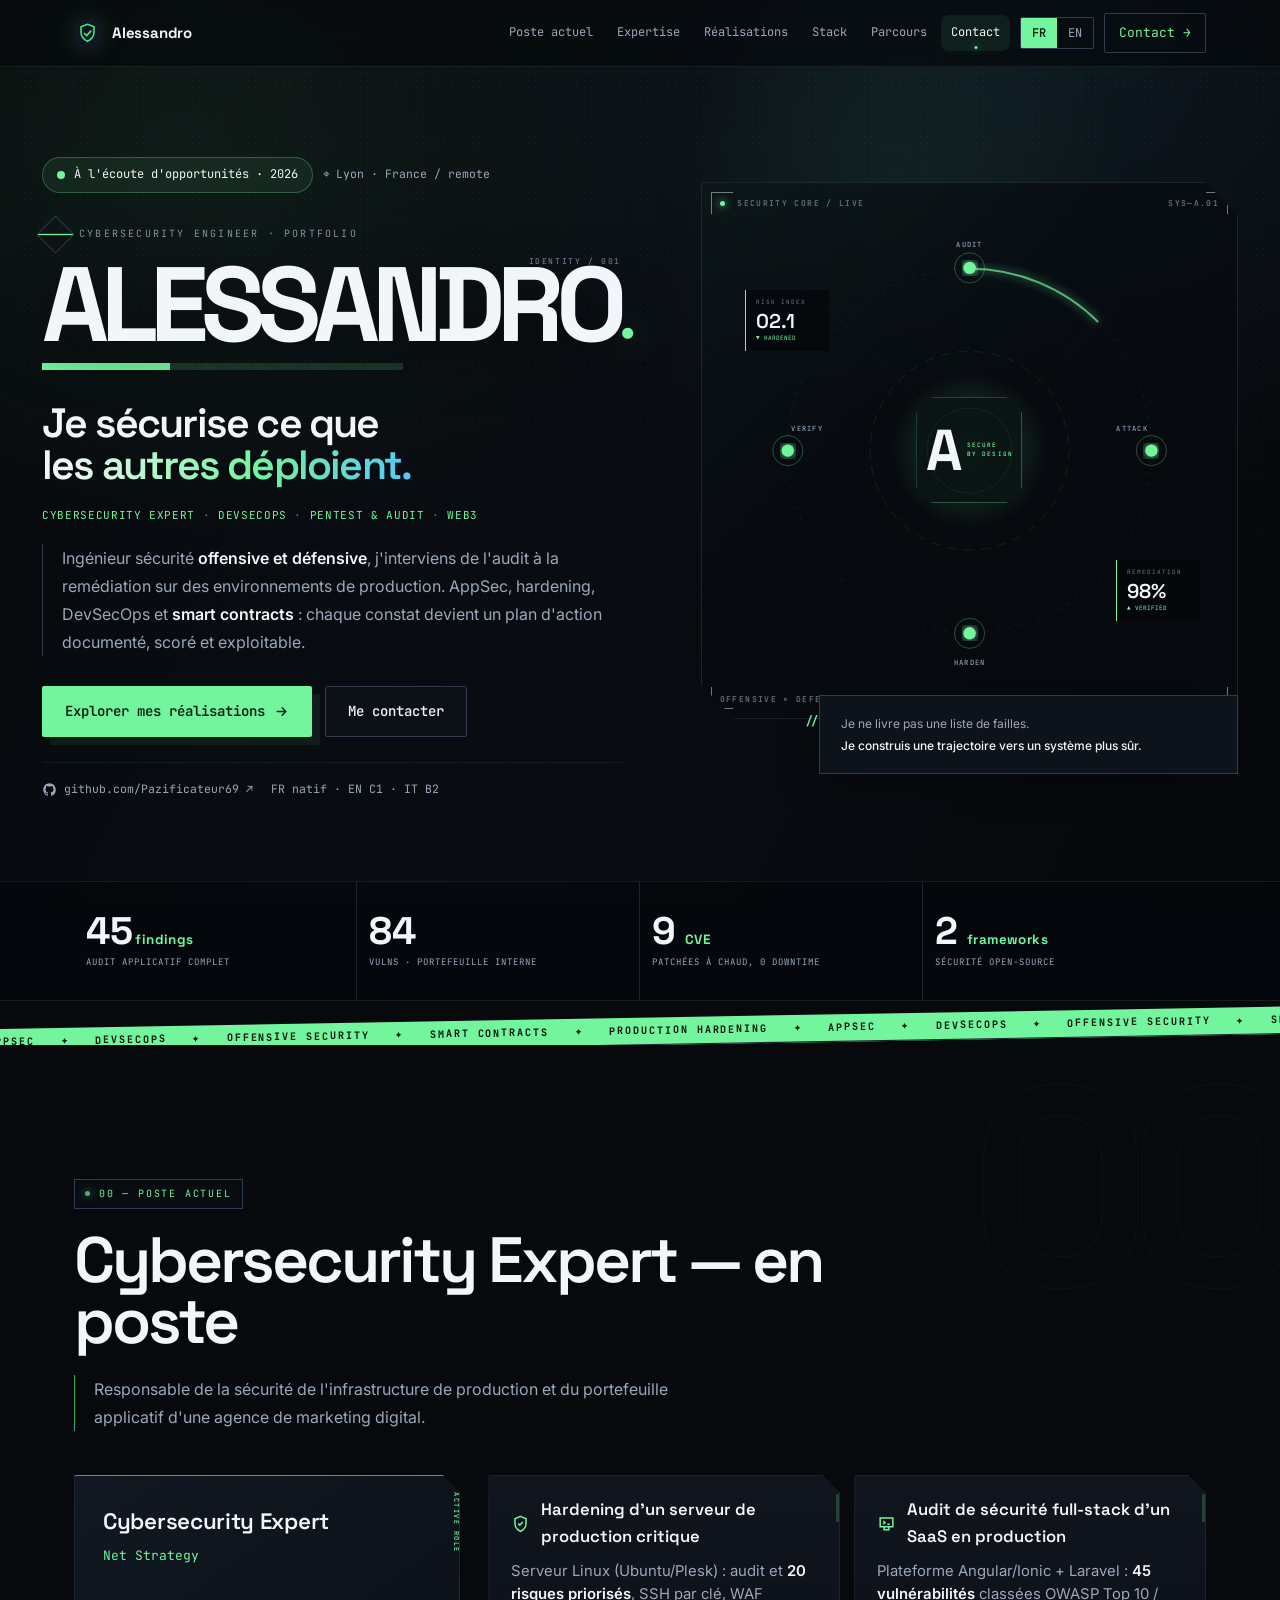
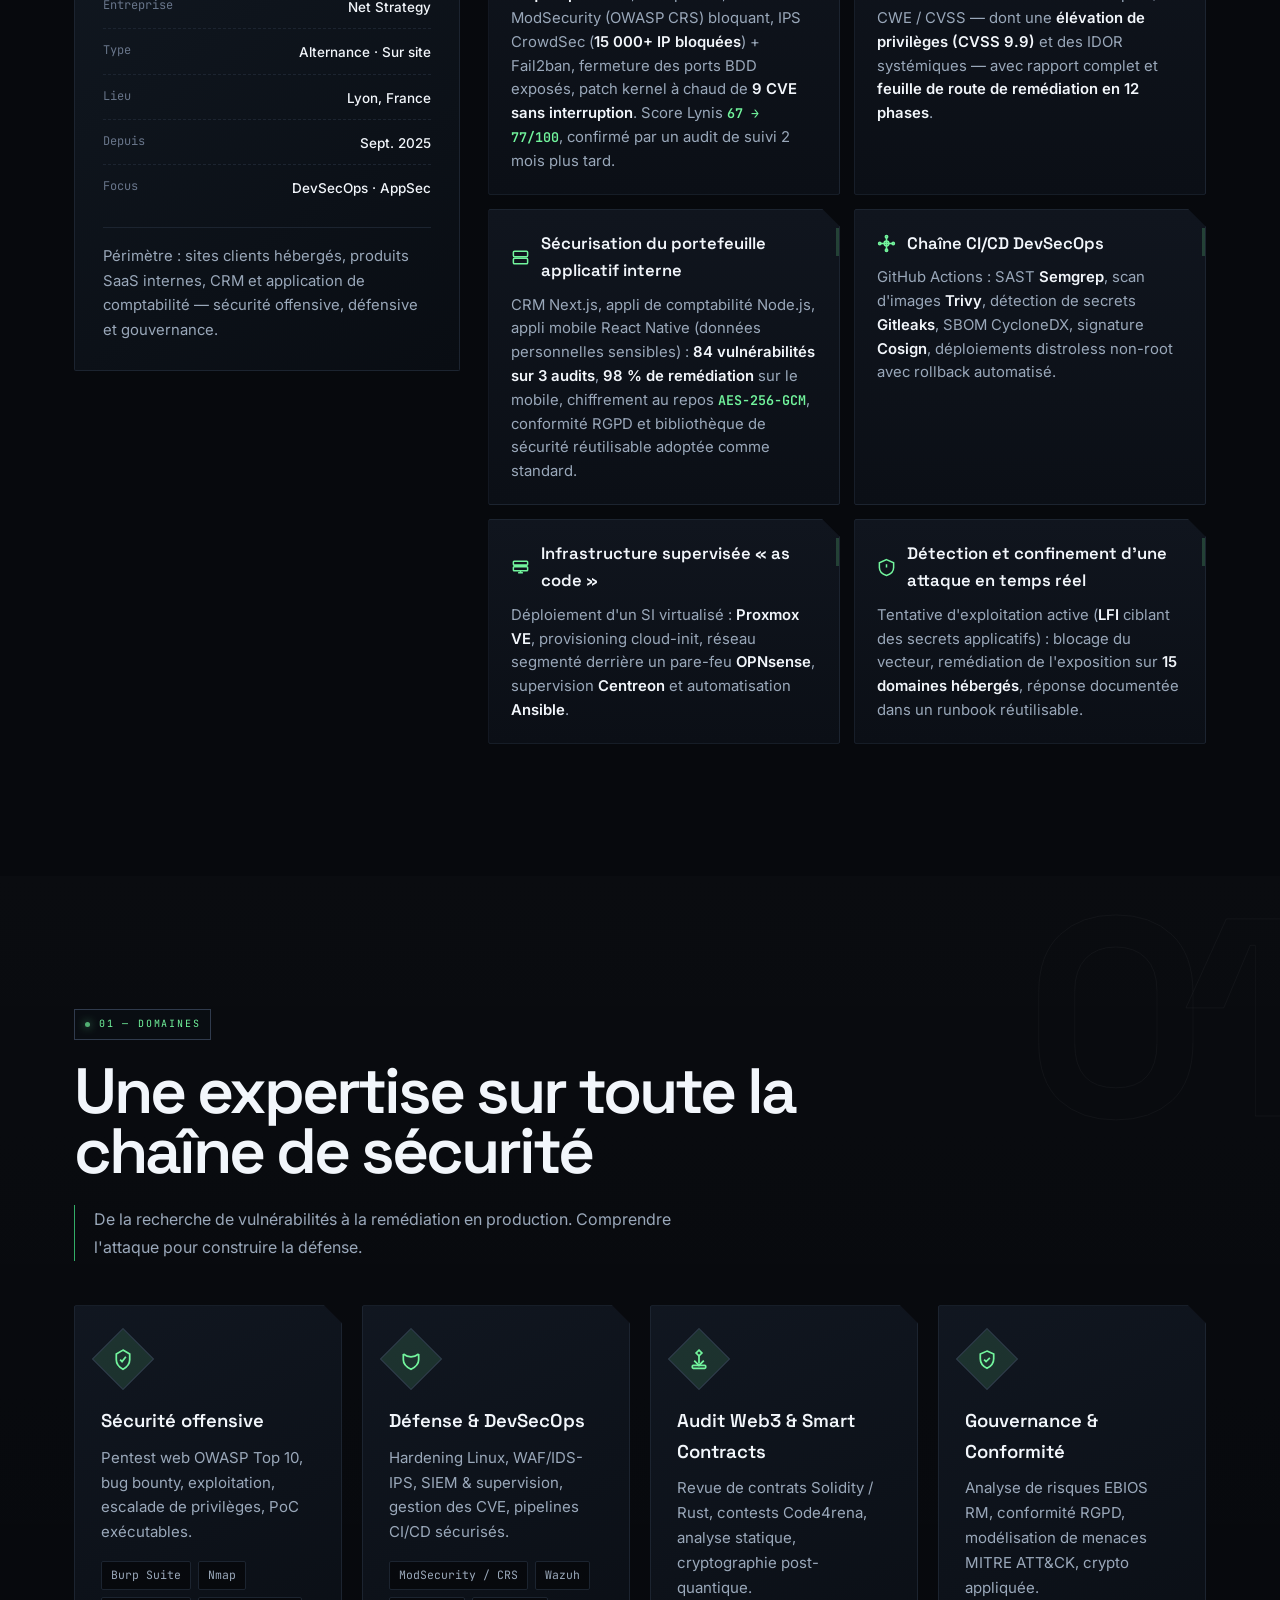
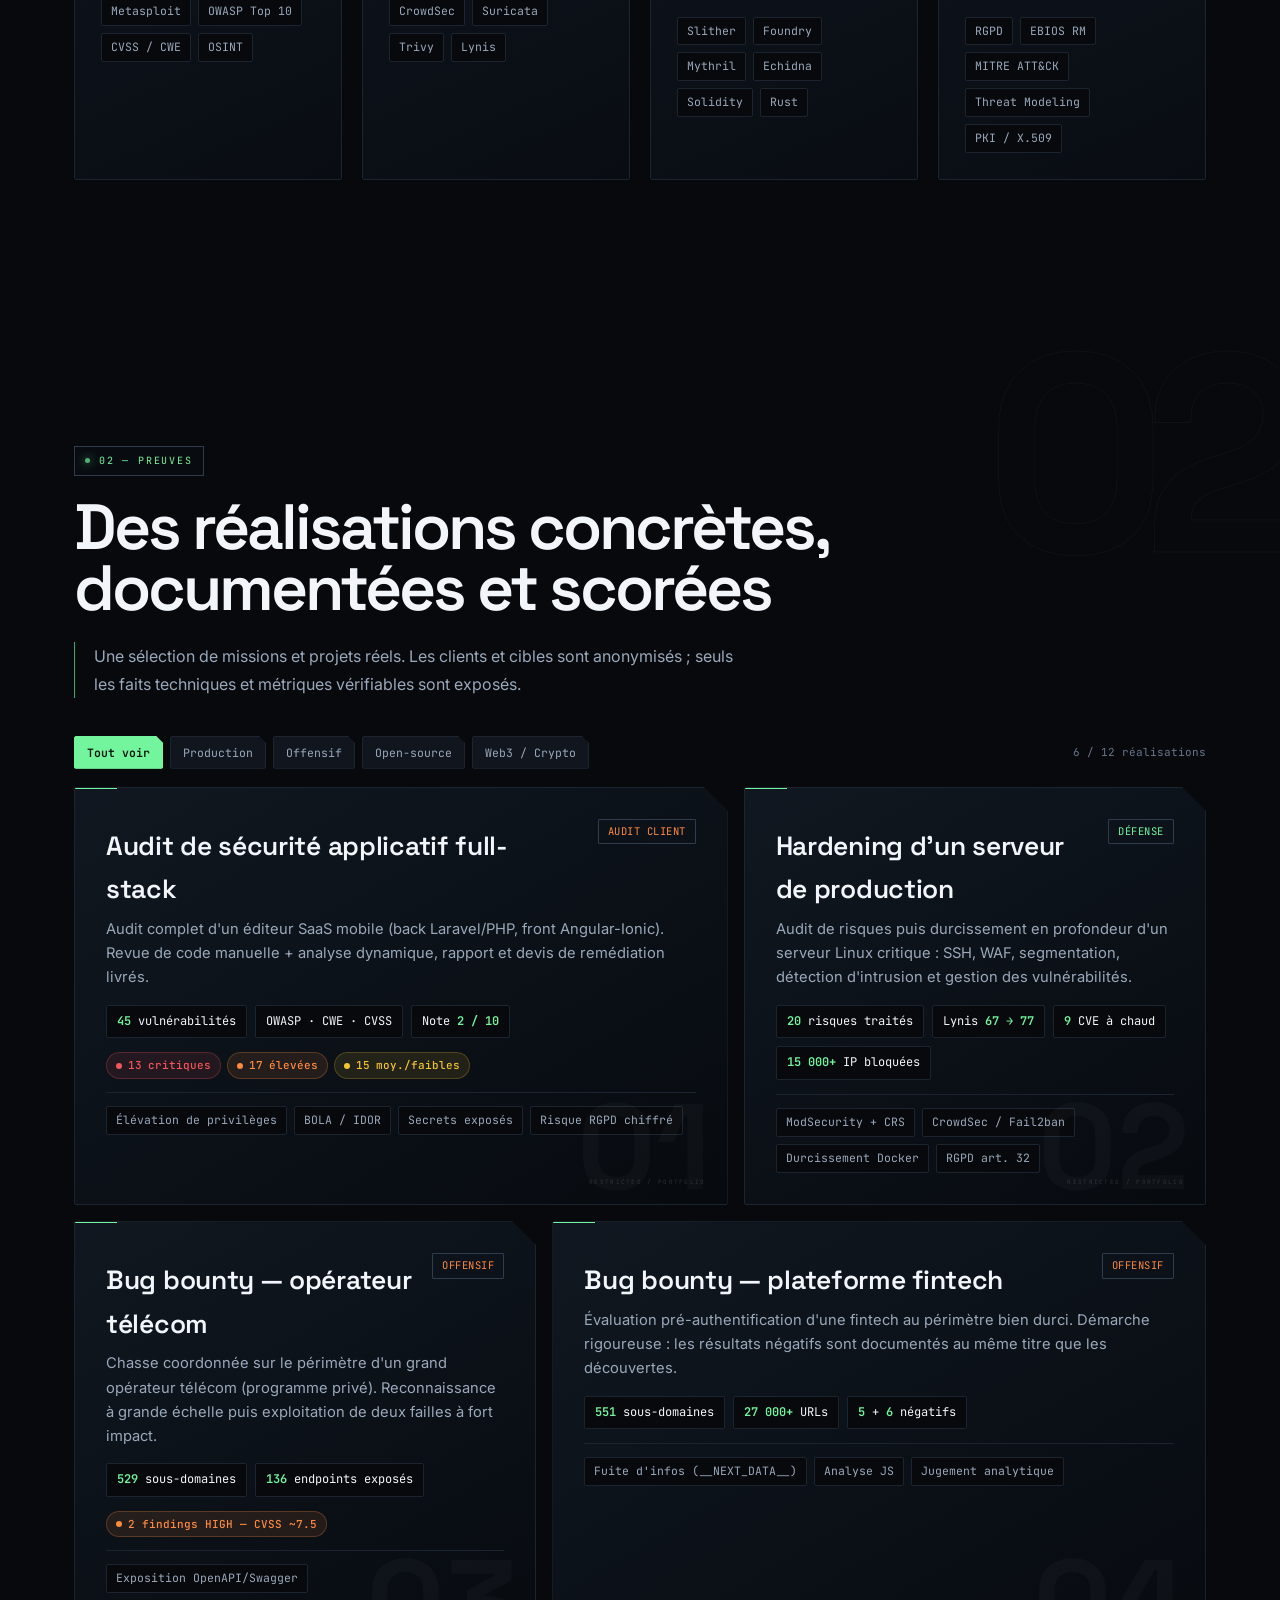
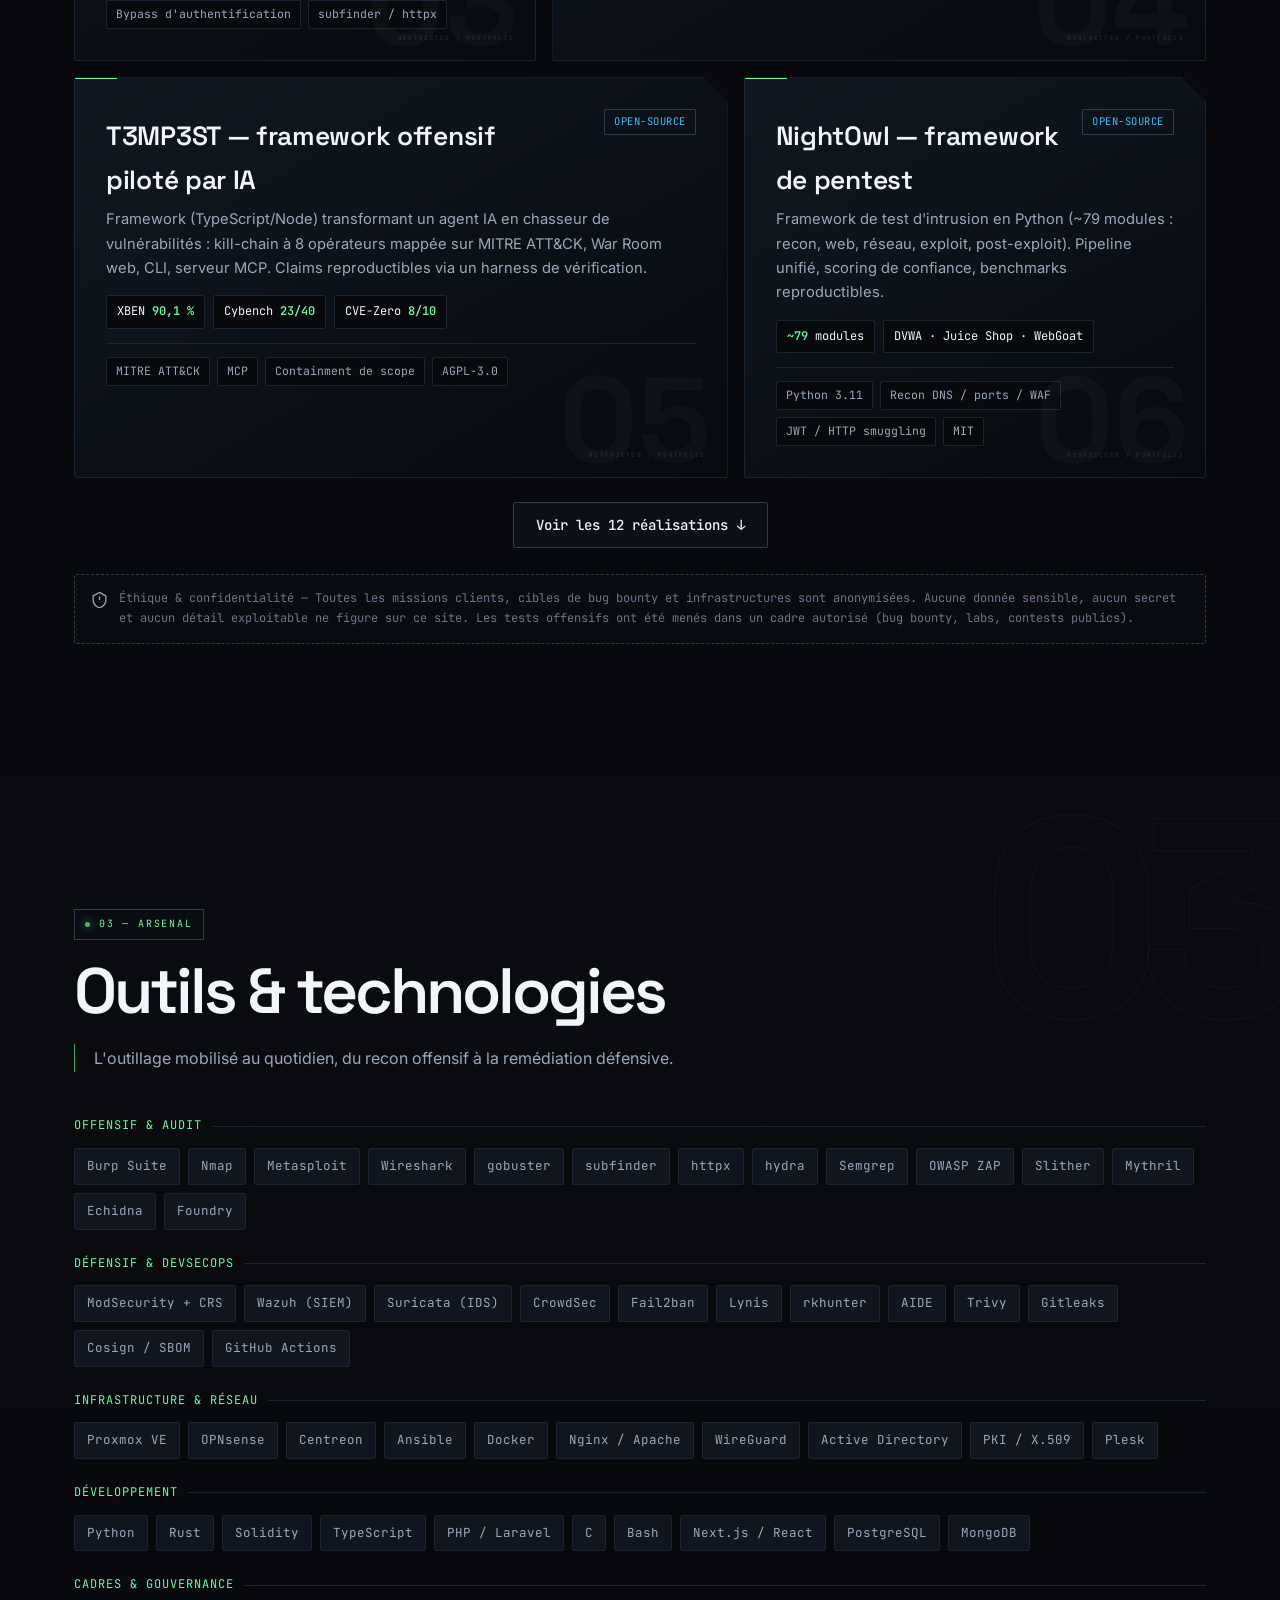
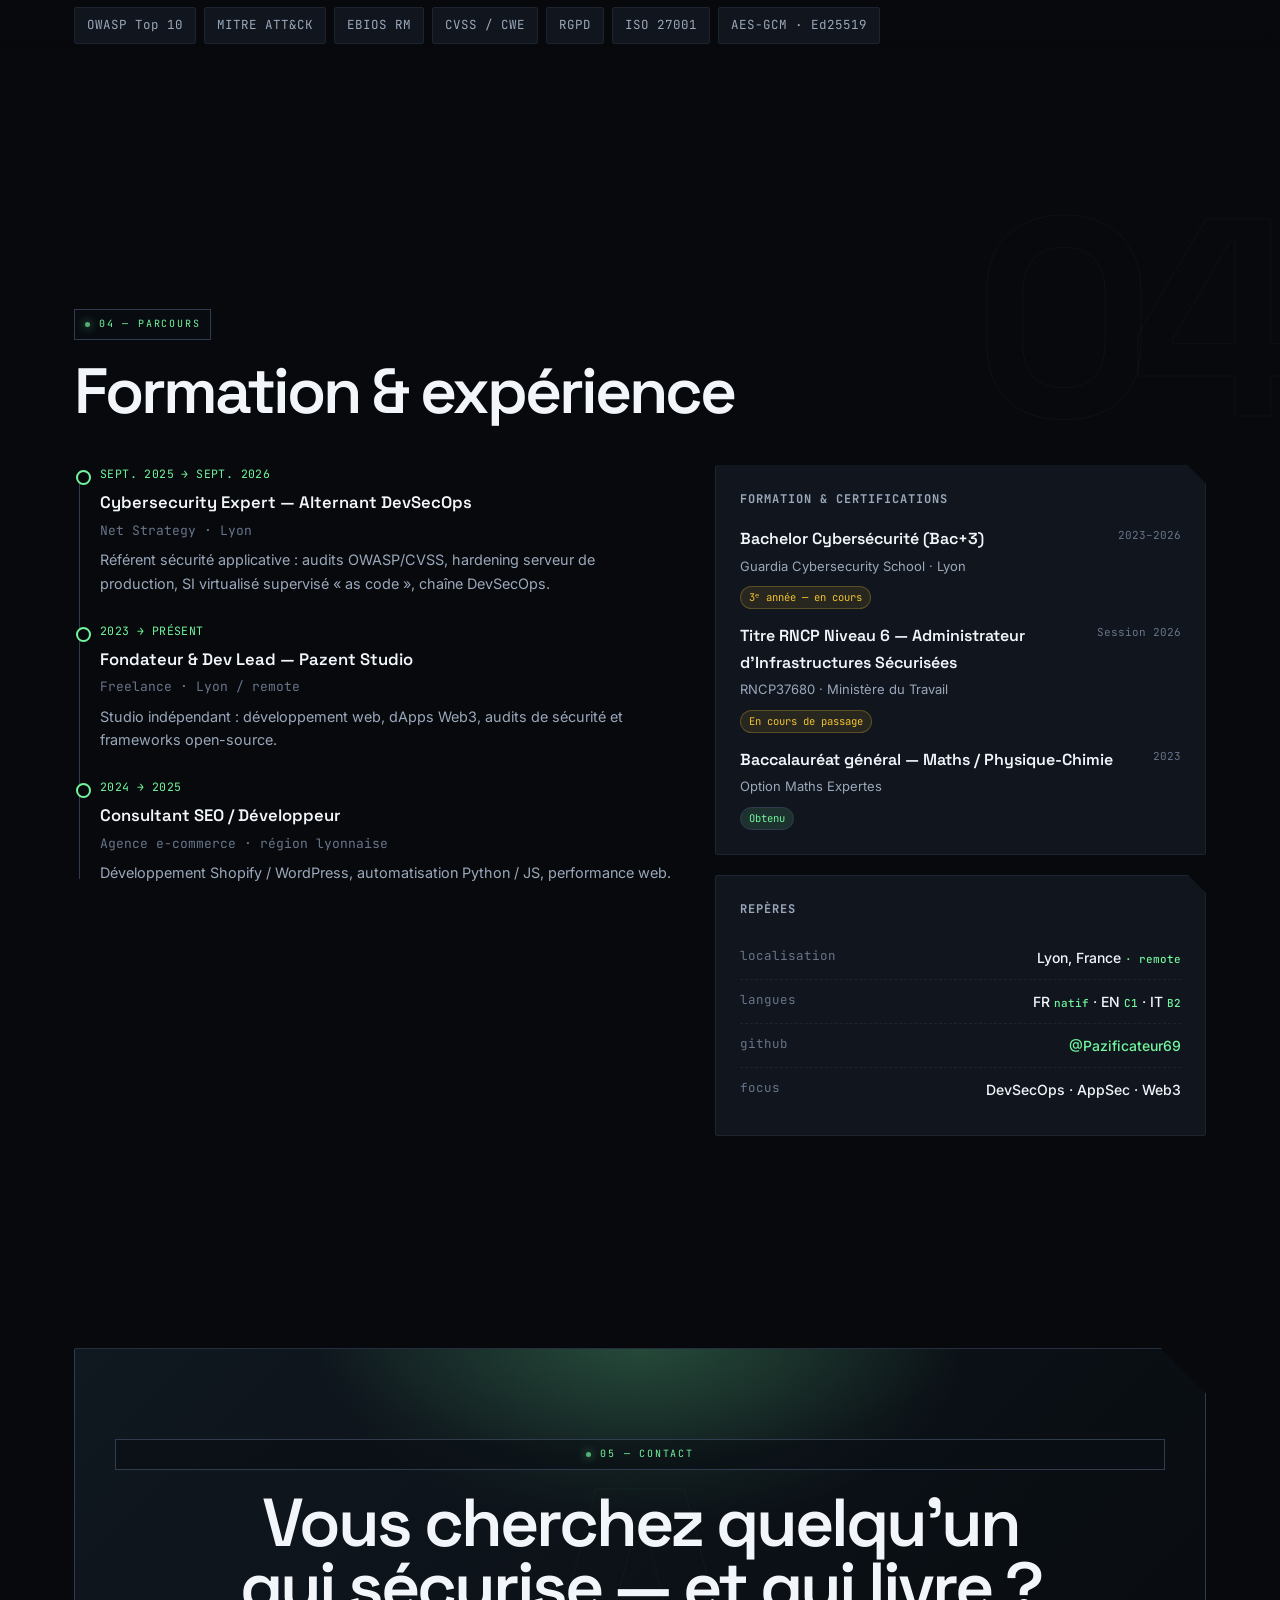
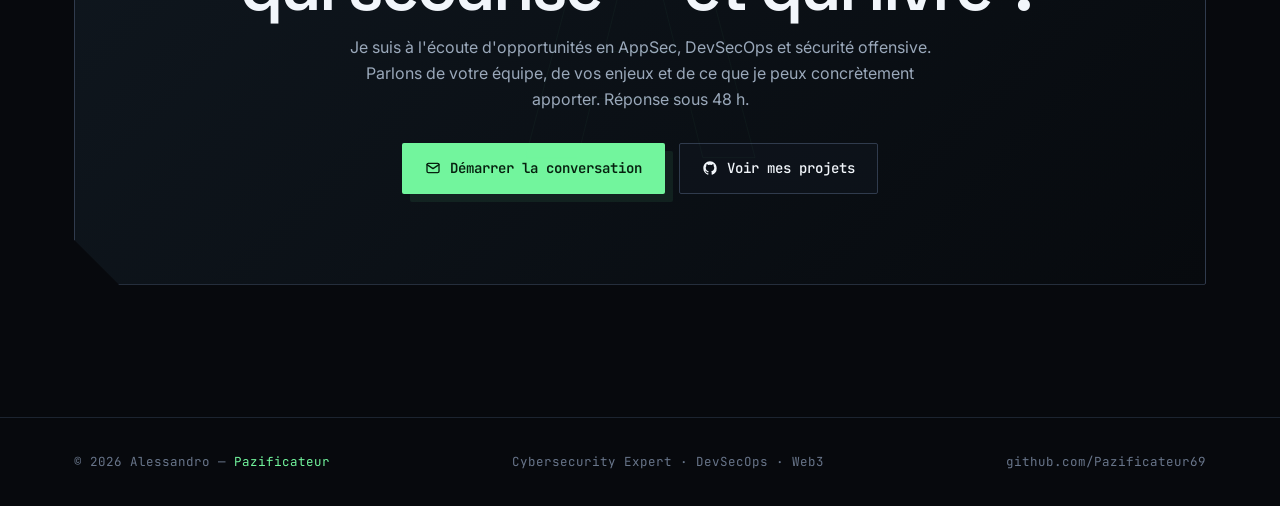
==== commit cfa4f72a: "Corrige les grilles responsive et débordements" ====
--- a/index.html
+++ b/index.html
@@ -201,7 +201,7 @@
   .hl-item p{color:var(--muted);font-size:.93rem;line-height:1.6}
   .hl-item p b{color:var(--text);font-weight:600}
   .hl-item p .g{color:var(--accent);font-weight:600;font-family:var(--mono);font-size:.9em}
-  @media(max-width:1100px){.role-wrap{grid-template-columns:.75fr 1.25fr}.hl{grid-template-columns:1fr}}
+  @media(min-width:901px) and (max-width:1100px){.role-wrap{grid-template-columns:.75fr 1.25fr}.hl{grid-template-columns:1fr}}
 
   /* GRID + CARDS */
   .grid{display:grid;gap:20px}
@@ -371,11 +371,12 @@
   .strip{margin-top:68px;background:rgba(5,8,11,.74);border-color:rgba(255,255,255,.08)}
   .st{padding:30px 12px;text-align:left}.st .n{font-size:clamp(2rem,3vw,3rem);line-height:1}.st .l{font-size:9px;letter-spacing:1px}.st .n .u{font-size:.35em;letter-spacing:.4px}
   .capability-tape{border-bottom:1px solid var(--border);overflow:hidden;background:var(--accent);color:#07110a;transform:rotate(-1deg) scale(1.02);margin-top:17px}
-  .capability-tape>div{width:max-content;display:flex;align-items:center;gap:25px;padding:8px 0;font:700 10px/1 var(--mono);letter-spacing:1.8px;animation:tapeMove 26s linear infinite}.capability-tape i{font-style:normal;font-size:8px}
+  .tape-track{width:max-content;display:flex;align-items:center;padding:8px 0;font:700 10px/1 var(--mono);letter-spacing:1.8px;animation:tapeMove 26s linear infinite}
+  .tape-set{display:flex;align-items:center;gap:25px;padding-right:25px;flex:none}.capability-tape i{font-style:normal;font-size:8px}
   @keyframes tapeMove{to{transform:translateX(-50%)}}
 
   /* EDITORIAL SECTIONS */
-  main>section:not(.hero){padding:132px 0;overflow:hidden}
+  main>section:not(.hero){padding:132px 0;overflow:hidden;scroll-margin-top:64px}
   #expertise,#stack{background:linear-gradient(180deg,rgba(255,255,255,.015),transparent)!important}
   #poste::before,#expertise::before,#preuves::before,#stack::before,#parcours::before{position:absolute;right:-.02em;top:30px;font:700 clamp(9rem,22vw,22rem)/.8 var(--display);letter-spacing:-1.5rem;color:transparent;-webkit-text-stroke:1px rgba(255,255,255,.035);pointer-events:none}
   #poste::before{content:"00"}#expertise::before{content:"01"}#preuves::before{content:"02"}#stack::before{content:"03"}#parcours::before{content:"04"}
@@ -410,9 +411,9 @@
   .contact-box p{max-width:610px}
 
   @media(max-width:1080px){.hero>.wrap{padding:0 28px}.hero-grid{grid-template-columns:1fr 470px;gap:32px}.hero h1.hero-name{font-size:clamp(4rem,8vw,6.5rem)}}
-  @media(max-width:900px){.hero-grid{grid-template-columns:1fr;min-height:auto}.hero{padding-top:64px}.security-orbit{margin:35px auto 0;max-width:590px}.orbit-caption{margin-top:-18px}.projects-grid .proj,.projects-grid .proj:nth-child(n){grid-column:span 12}.capability-tape{margin-top:10px}main>section:not(.hero){padding:95px 0}}
+  @media(max-width:900px){.hero-grid{grid-template-columns:1fr;min-height:auto}.hero{padding-top:64px}.security-orbit{margin:35px auto 0;max-width:590px}.orbit-caption{margin-top:-18px}.role-wrap{grid-template-columns:minmax(0,1fr);gap:24px}.role-card,.hl{width:100%;min-width:0}.hl{grid-template-columns:minmax(0,1fr)}.projects-grid .proj,.projects-grid .proj:nth-child(n){grid-column:span 12}.capability-tape{margin-top:10px}main>section:not(.hero){padding:95px 0}}
   @media(max-width:640px){.wrap,.hero>.wrap{padding:0 18px}.hero h1.hero-name{font-size:clamp(3rem,14vw,4.2rem);letter-spacing:-4px}.hero h1.hero-name::after{height:4px;margin-top:13px}.hero-claim{font-size:1.8rem}.security-orbit{width:calc(100% + 16px);margin-left:-8px}.orbit-map{padding:26px}.orbit-data{transform:scale(.84)}.data-a{left:3%}.data-b{right:2%}.core-signature{width:82px;height:82px}.core-signature span{font-size:2.8rem}.orbit-caption{width:92%;font-size:11px}.strip{margin-top:48px}.st{padding:23px 8px}.capability-tape>div{animation-duration:18s}h2.sec{letter-spacing:-1.8px}.project-tools{align-items:flex-start;flex-direction:column}.proj-head{flex-direction:column-reverse}.proj-cat{align-self:flex-start}.projects-grid .proj{padding:24px;min-height:auto}.proj h3{max-width:100%}.project-index{font-size:5rem}.contact-box{padding:62px 20px}.contact-box h2{letter-spacing:-2px}.nav-in{height:62px}.brand span{font-size:14px}.lang button{padding:7px 8px}}
-  @media(prefers-reduced-motion:reduce){.orbit-halo,.scan-arm,.orbit-node circle,.orbit-pulse,.capability-tape>div{animation:none}.security-orbit{transform:none!important}}
+  @media(prefers-reduced-motion:reduce){.orbit-halo,.scan-arm,.orbit-node circle,.orbit-pulse,.tape-track{animation:none}.security-orbit{transform:none!important}}
 </style>
 </head>
 <body>
@@ -518,7 +519,12 @@
       <div class="st"><div class="n">2 <span class="u">frameworks</span></div><div class="l" data-i18n="stat.4">Sécurité open-source</div></div>
     </div>
   </div>
-  <div class="capability-tape" aria-hidden="true"><div><span>APPSEC</span><i>✦</i><span>DEVSECOPS</span><i>✦</i><span>OFFENSIVE SECURITY</span><i>✦</i><span>SMART CONTRACTS</span><i>✦</i><span>PRODUCTION HARDENING</span><i>✦</i><span>APPSEC</span><i>✦</i><span>DEVSECOPS</span><i>✦</i><span>OFFENSIVE SECURITY</span><i>✦</i></div></div>
+  <div class="capability-tape" aria-hidden="true">
+    <div class="tape-track">
+      <div class="tape-set"><span>APPSEC</span><i>✦</i><span>DEVSECOPS</span><i>✦</i><span>OFFENSIVE SECURITY</span><i>✦</i><span>SMART CONTRACTS</span><i>✦</i><span>PRODUCTION HARDENING</span><i>✦</i></div>
+      <div class="tape-set"><span>APPSEC</span><i>✦</i><span>DEVSECOPS</span><i>✦</i><span>OFFENSIVE SECURITY</span><i>✦</i><span>SMART CONTRACTS</span><i>✦</i><span>PRODUCTION HARDENING</span><i>✦</i></div>
+    </div>
+  </div>
 </section>
 
 <!-- POSTE ACTUEL -->
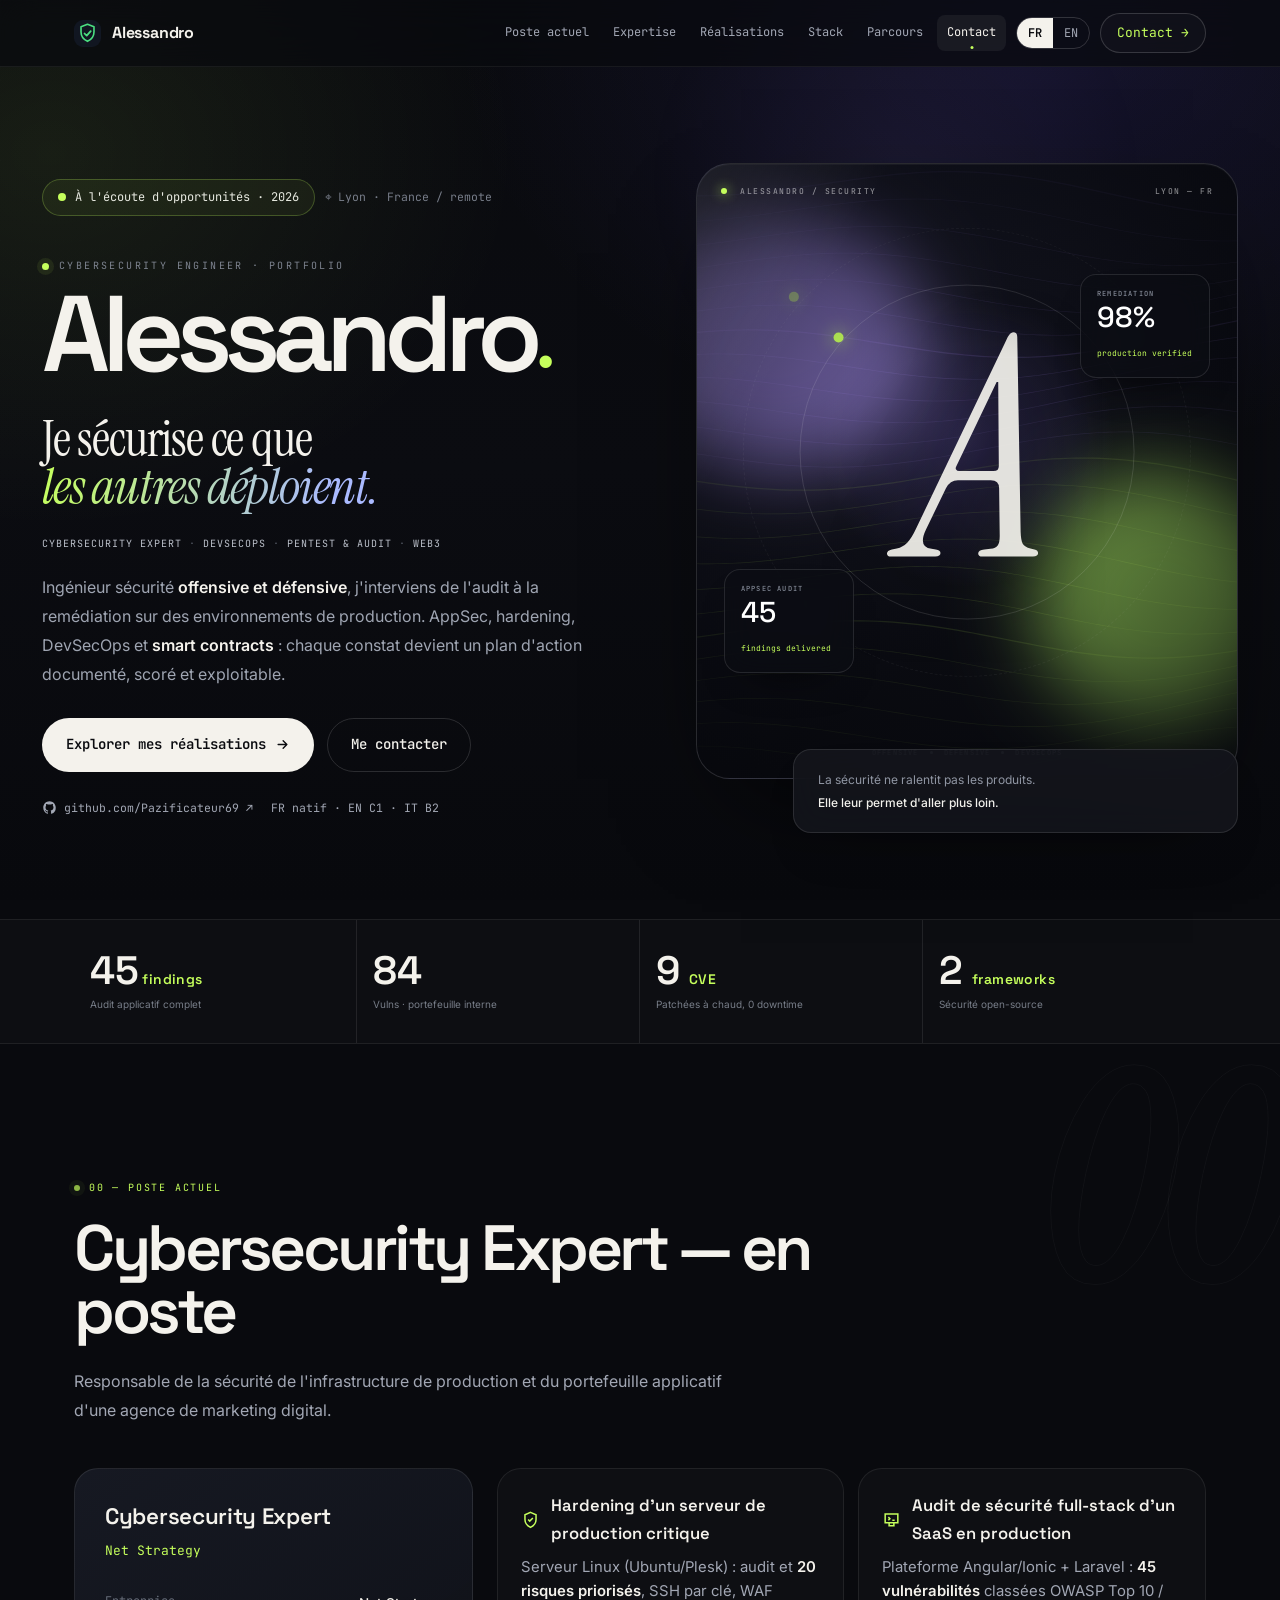
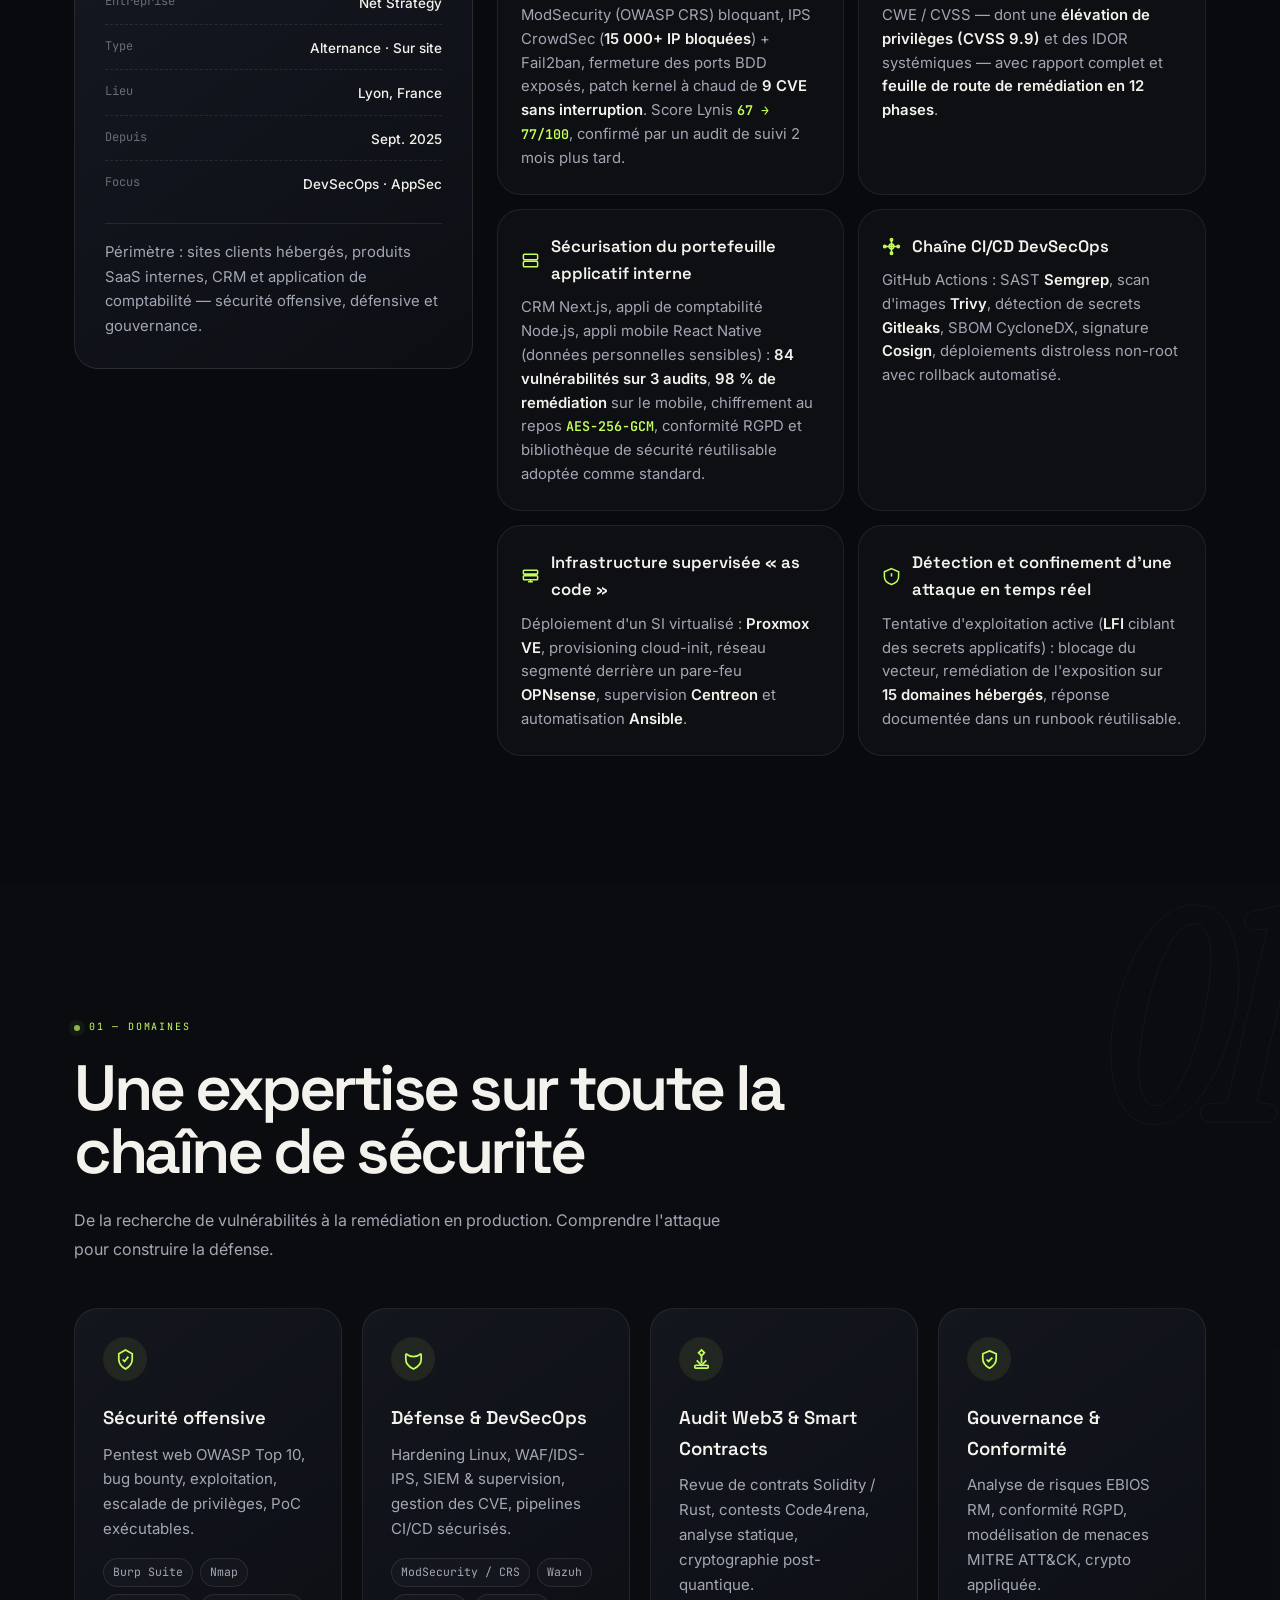
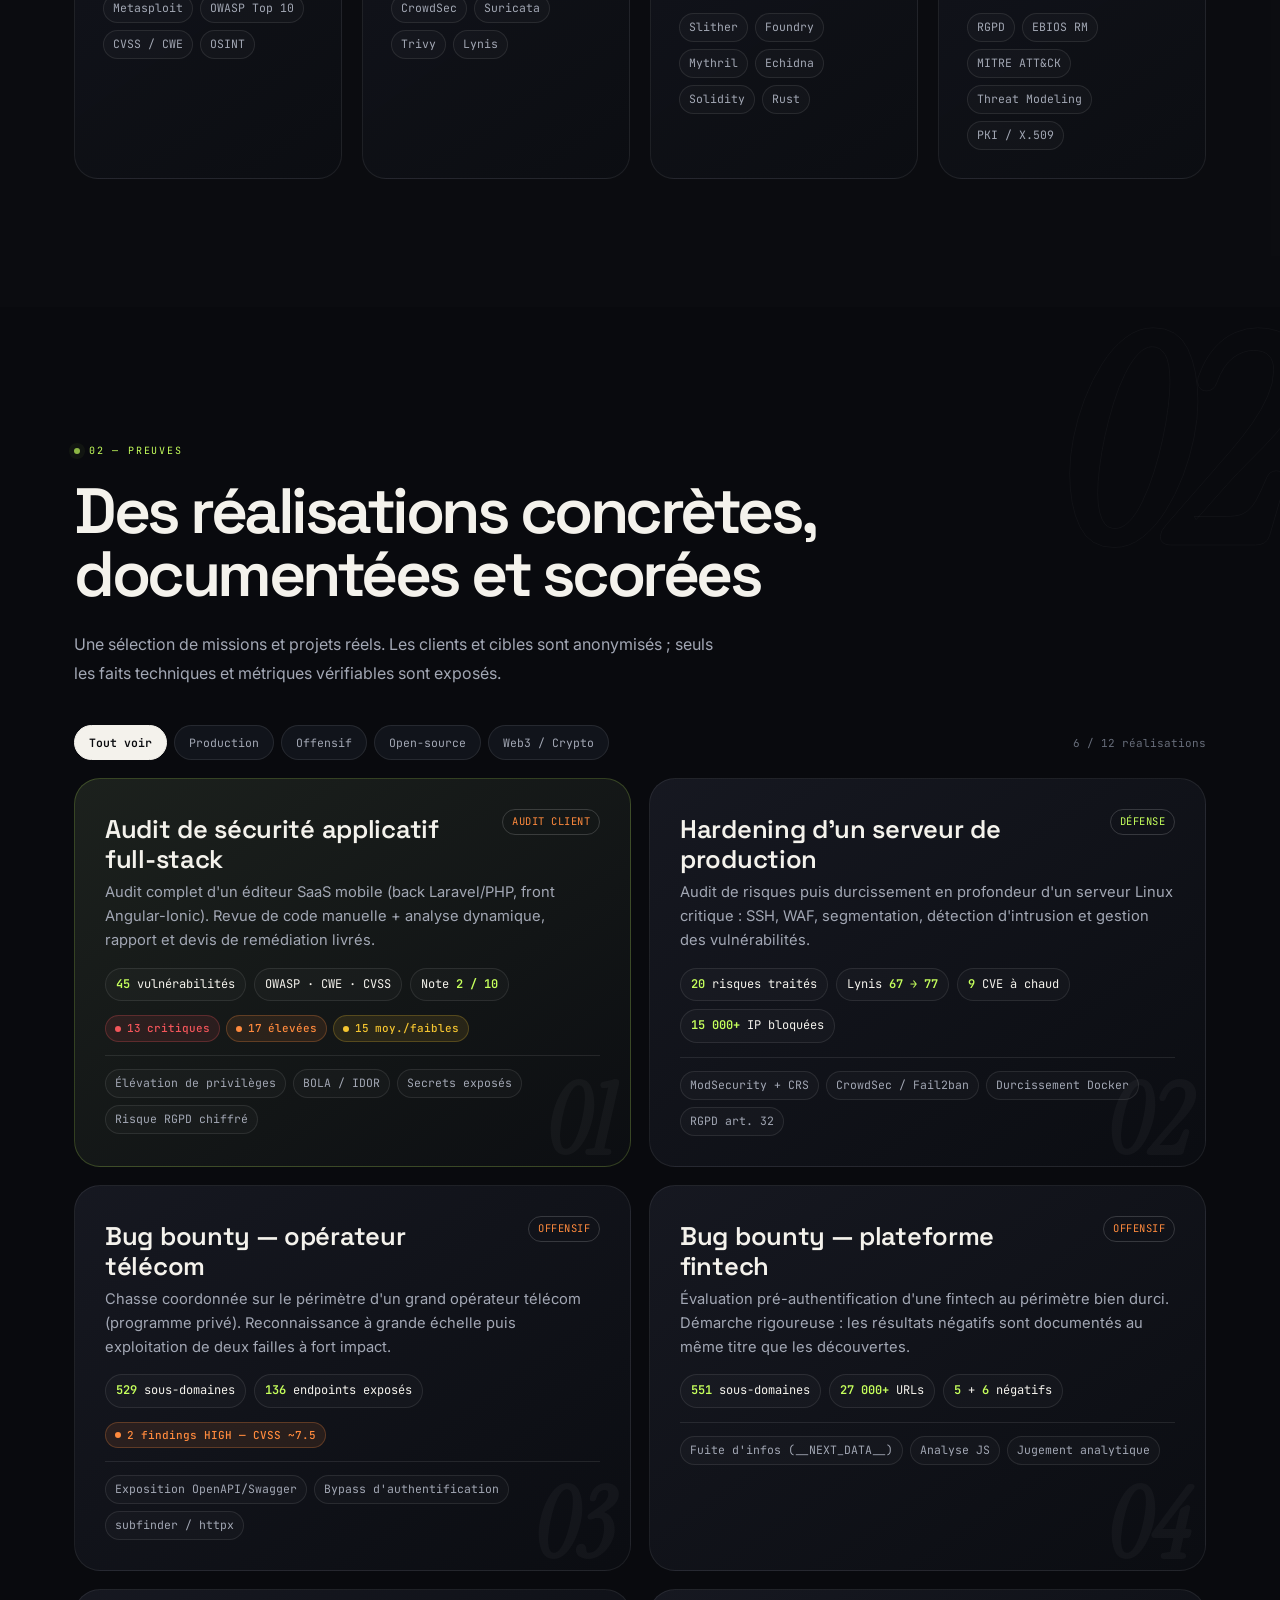
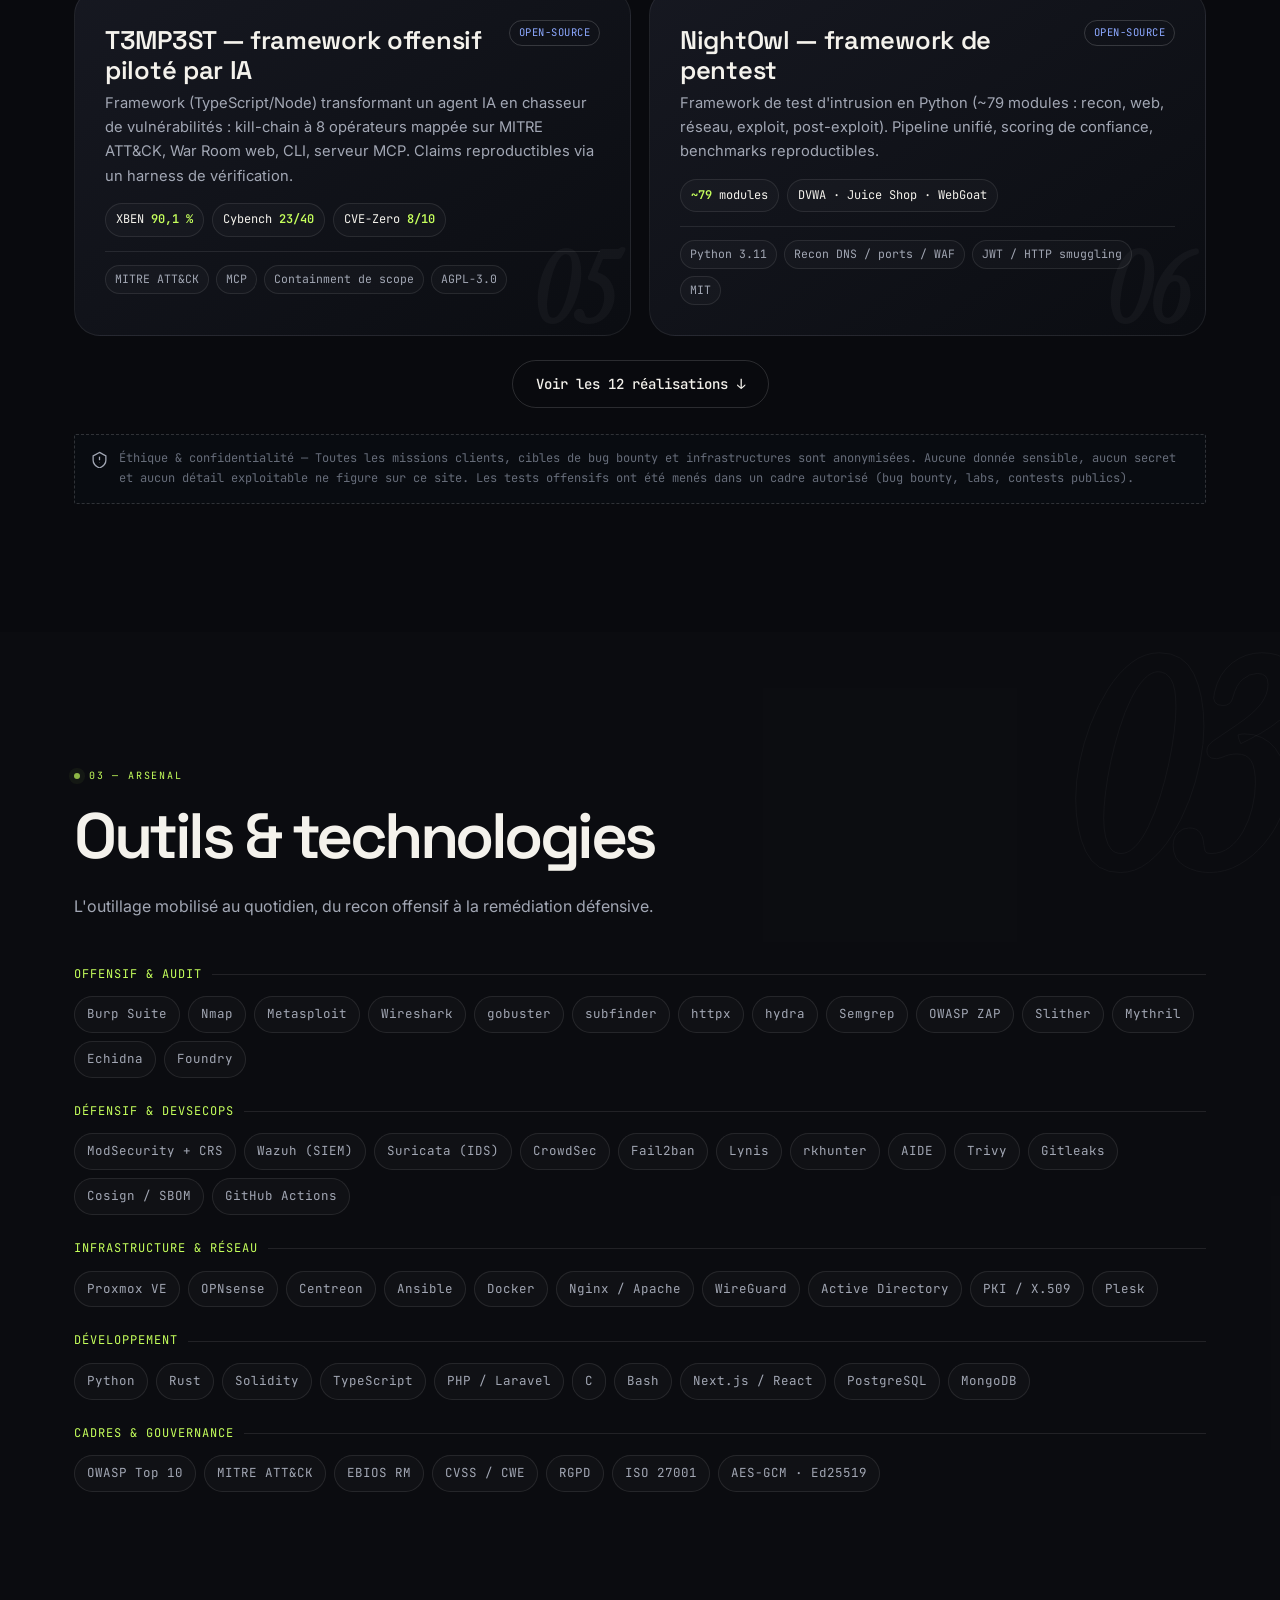
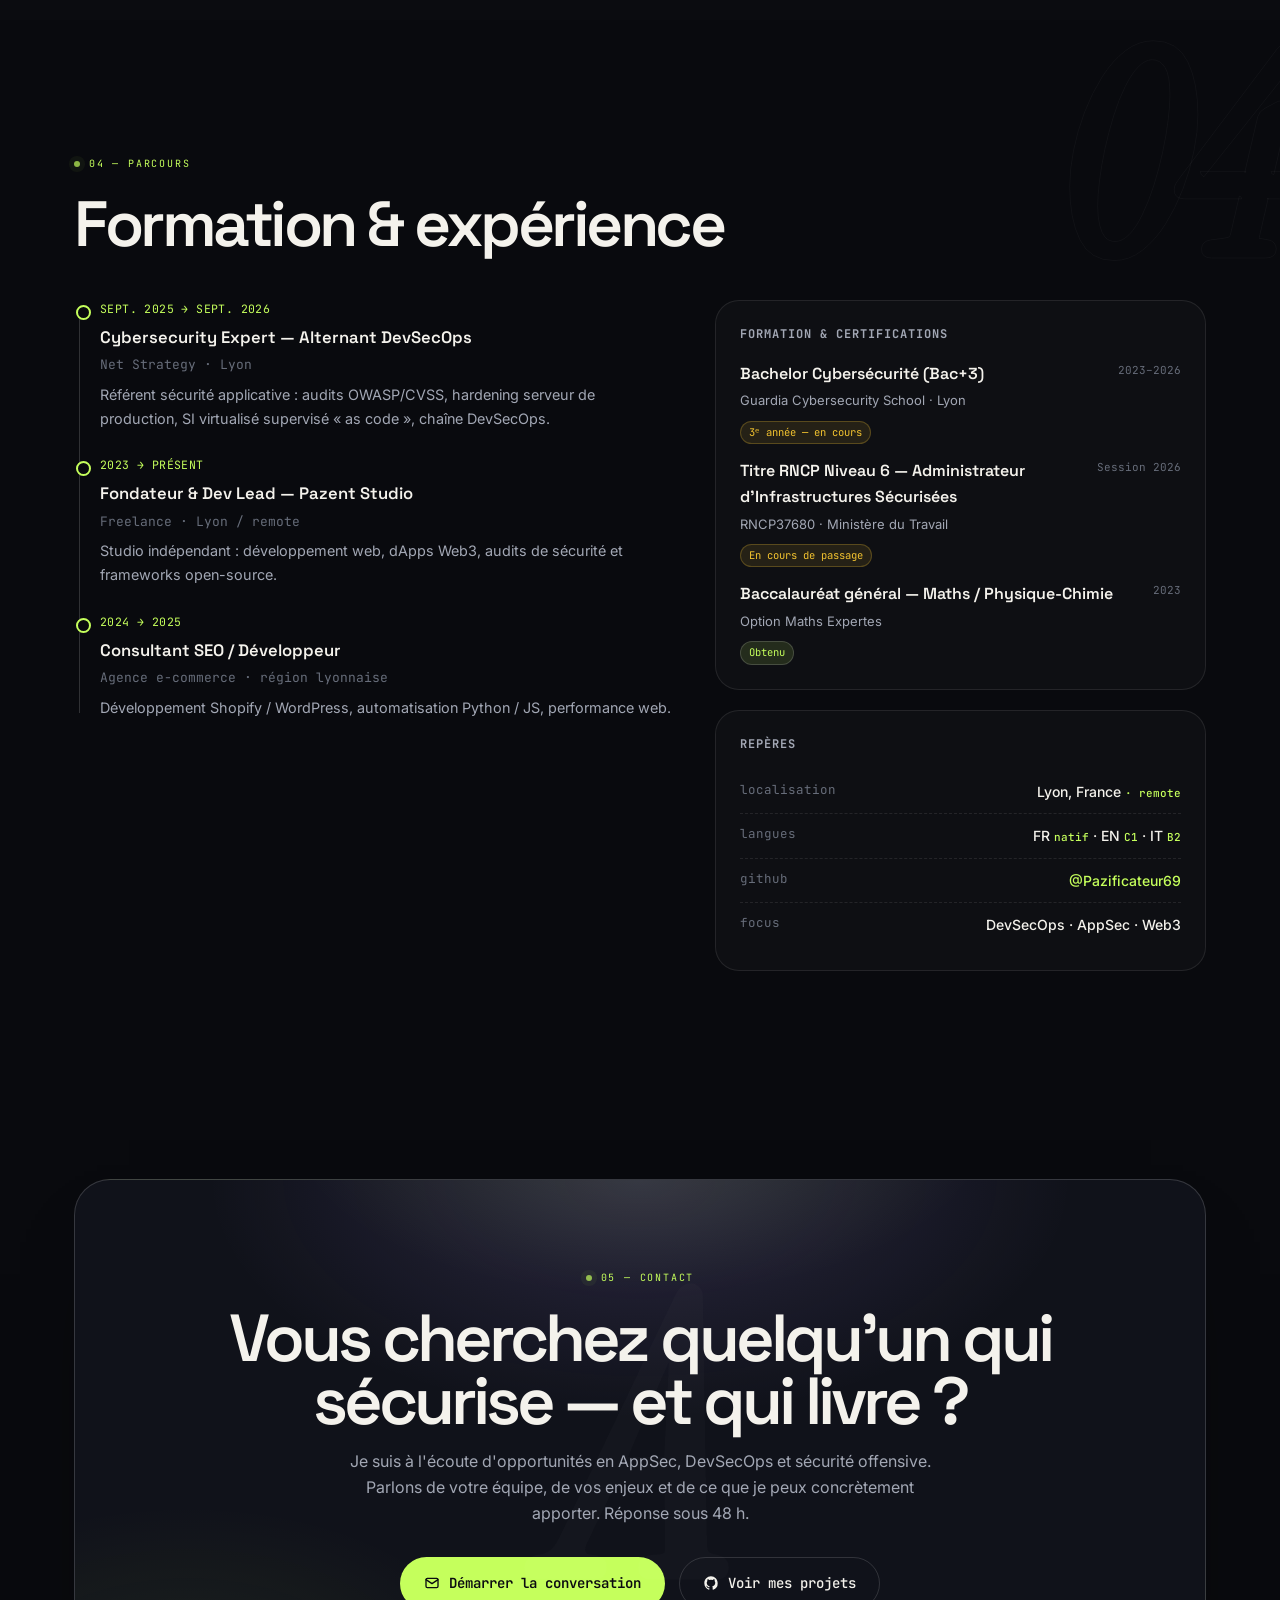
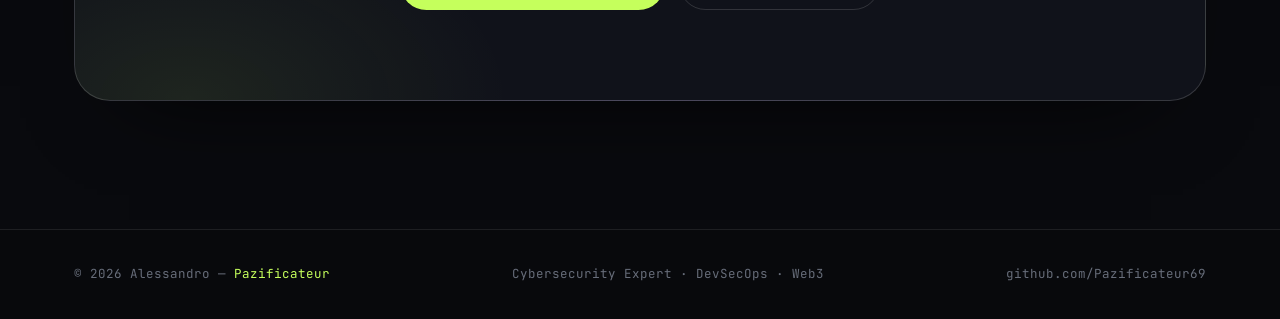
==== commit f25cfe85: "Refonte éditoriale du portfolio" ====
--- a/index.html
+++ b/index.html
@@ -14,7 +14,7 @@
 <link rel="icon" href="data:image/svg+xml,%3Csvg xmlns='http://www.w3.org/2000/svg' viewBox='0 0 100 100'%3E%3Crect width='100' height='100' rx='22' fill='%230a0d12'/%3E%3Cpath d='M50 14l26 10v20c0 18-11 30-26 38-15-8-26-20-26-38V24z' fill='none' stroke='%234ade80' stroke-width='6' stroke-linejoin='round'/%3E%3Cpath d='M38 50l9 9 17-19' fill='none' stroke='%234ade80' stroke-width='7' stroke-linecap='round' stroke-linejoin='round'/%3E%3C/svg%3E">
 <link rel="preconnect" href="https://fonts.googleapis.com">
 <link rel="preconnect" href="https://fonts.gstatic.com" crossorigin>
-<link href="https://fonts.googleapis.com/css2?family=Space+Grotesk:wght@400;500;600;700&amp;family=Inter:wght@400;500;600&amp;family=JetBrains+Mono:wght@400;500;600&amp;display=swap" rel="stylesheet">
+<link href="https://fonts.googleapis.com/css2?family=Space+Grotesk:wght@400;500;600;700&amp;family=Inter:wght@400;500;600&amp;family=JetBrains+Mono:wght@400;500;600&amp;family=Instrument+Serif:ital@0;1&amp;display=swap" rel="stylesheet">
 <script type="application/ld+json">
 {
   "@context": "https://schema.org",
@@ -414,6 +414,129 @@
   @media(max-width:900px){.hero-grid{grid-template-columns:1fr;min-height:auto}.hero{padding-top:64px}.security-orbit{margin:35px auto 0;max-width:590px}.orbit-caption{margin-top:-18px}.role-wrap{grid-template-columns:minmax(0,1fr);gap:24px}.role-card,.hl{width:100%;min-width:0}.hl{grid-template-columns:minmax(0,1fr)}.projects-grid .proj,.projects-grid .proj:nth-child(n){grid-column:span 12}.capability-tape{margin-top:10px}main>section:not(.hero){padding:95px 0}}
   @media(max-width:640px){.wrap,.hero>.wrap{padding:0 18px}.hero h1.hero-name{font-size:clamp(3rem,14vw,4.2rem);letter-spacing:-4px}.hero h1.hero-name::after{height:4px;margin-top:13px}.hero-claim{font-size:1.8rem}.security-orbit{width:calc(100% + 16px);margin-left:-8px}.orbit-map{padding:26px}.orbit-data{transform:scale(.84)}.data-a{left:3%}.data-b{right:2%}.core-signature{width:82px;height:82px}.core-signature span{font-size:2.8rem}.orbit-caption{width:92%;font-size:11px}.strip{margin-top:48px}.st{padding:23px 8px}.capability-tape>div{animation-duration:18s}h2.sec{letter-spacing:-1.8px}.project-tools{align-items:flex-start;flex-direction:column}.proj-head{flex-direction:column-reverse}.proj-cat{align-self:flex-start}.projects-grid .proj{padding:24px;min-height:auto}.proj h3{max-width:100%}.project-index{font-size:5rem}.contact-box{padding:62px 20px}.contact-box h2{letter-spacing:-2px}.nav-in{height:62px}.brand span{font-size:14px}.lang button{padding:7px 8px}}
   @media(prefers-reduced-motion:reduce){.orbit-halo,.scan-arm,.orbit-node circle,.orbit-pulse,.tape-track{animation:none}.security-orbit{transform:none!important}}
+
+  /* =========================================================
+     ALESSANDRO — EDITORIAL AURORA
+     ========================================================= */
+  :root{
+    --bg:#090a0e;--bg-2:#0c0e14;--surface:#11141b;--surface-2:#171a23;
+    --border:rgba(255,255,255,.09);--border-2:rgba(255,255,255,.16);
+    --text:#f4f2ec;--muted:#a2a7b4;--muted-2:#676d7a;
+    --accent:#c5ff5c;--accent-dim:#87b83e;--accent-glow:rgba(197,255,92,.12);
+    --cyan:#8ca8ff;--violet:#a78bfa;
+    --serif:'Instrument Serif',Georgia,serif;
+  }
+  body{background:#090a0e}
+  body::before{background:
+    radial-gradient(900px 640px at 82% 4%,rgba(104,82,255,.13),transparent 66%),
+    radial-gradient(720px 580px at 4% 17%,rgba(197,255,92,.08),transparent 65%),
+    linear-gradient(180deg,#090a0e,#0b0c11 52%,#08090d)}
+  body::after{opacity:.36;background-image:
+    linear-gradient(rgba(255,255,255,.025) 1px,transparent 1px),
+    linear-gradient(90deg,rgba(255,255,255,.025) 1px,transparent 1px);
+    background-size:80px 80px;mask-image:linear-gradient(#000,transparent 92%)}
+  .cursor-glow{background:radial-gradient(circle,rgba(167,139,250,.06),transparent 68%)}
+  header.nav{background:rgba(9,10,14,.72);border-color:rgba(255,255,255,.06)}
+  header.nav::after{background:linear-gradient(90deg,var(--accent),var(--violet));box-shadow:none}
+  .brand .logo{filter:none}.brand b{font-size:16px}
+  nav.links a.active{background:rgba(255,255,255,.055)}
+  nav.links a.active::after{background:var(--accent);box-shadow:none}
+  .nav-cta{border-radius:999px;padding:8px 16px;background:rgba(255,255,255,.025)}
+  .lang{border-radius:999px}.lang button.active{background:var(--text);color:#090a0e}
+  .hero{padding:86px 0 0;overflow:hidden}
+  .hero>.wrap{max-width:1360px;padding:0 42px}
+  .hero-grid{grid-template-columns:minmax(0,1.02fr) minmax(440px,.98fr);gap:clamp(50px,7vw,108px);min-height:690px}
+  .eyebrow-row{margin-bottom:42px}
+  .status{border-color:rgba(197,255,92,.24);background:rgba(197,255,92,.055);color:#e7e9e0;padding:8px 15px}
+  .location{color:#777d89}
+  .identity{margin-bottom:26px}
+  .identity-label{font-size:10px;letter-spacing:2.4px;color:#7e8490;margin-bottom:15px}
+  .identity-label::before{width:7px;height:7px;border:0;border-radius:50%;transform:none;background:var(--accent);box-shadow:0 0 0 5px rgba(197,255,92,.08)}
+  .hero h1.hero-name{font-family:var(--display);font-size:clamp(5rem,8.4vw,8.5rem);font-weight:600;line-height:.82;letter-spacing:-8px;text-transform:none;width:auto;color:var(--text);text-shadow:none}
+  .hero h1.hero-name::before,.hero h1.hero-name::after{display:none}
+  .hero h1.hero-name span{font-family:var(--serif);font-size:.78em;color:var(--accent);text-shadow:none}
+  .hero-claim{font-family:var(--serif);font-size:clamp(2.25rem,4vw,4rem);font-weight:400;line-height:.94;letter-spacing:-1.2px;margin:37px 0 24px;max-width:670px}
+  .hero-claim .grad{font-style:italic;background:linear-gradient(100deg,var(--accent),#aabaff 85%);-webkit-background-clip:text;background-clip:text}
+  .hero .role{font-size:10px;letter-spacing:1px;color:#bbc0ca;margin-bottom:20px}
+  .hero .role .sep{color:#555b66}
+  .hero p.lead{font-size:1rem;line-height:1.8;padding:0;border:0;max-width:620px;color:#9fa5b2}
+  .btn{border-radius:999px;padding:14px 23px}
+  .btn.primary{background:var(--text);color:#0b0c10;box-shadow:none}
+  .btn.primary::after{display:none}
+  .btn.primary:hover{background:var(--accent);box-shadow:0 14px 40px -20px rgba(197,255,92,.6)}
+  .btn.ghost{background:transparent;border-color:rgba(255,255,255,.14)}
+  .hero-links{border:0;padding-top:0;margin-top:27px}
+  .hero-visual{padding:0;perspective:none}
+  .hero-visual::before,.hero-visual::after{display:none}
+  .art-card{position:relative;aspect-ratio:.88;max-width:590px;margin-left:auto;overflow:hidden;border-radius:34px;background:
+    radial-gradient(circle at 50% 45%,rgba(145,119,255,.22),transparent 34%),
+    linear-gradient(145deg,#171826,#0b0c12 66%);border:1px solid rgba(255,255,255,.12);
+    box-shadow:0 45px 110px -45px rgba(0,0,0,.85),inset 0 1px rgba(255,255,255,.08);isolation:isolate}
+  .art-card::before{content:"";position:absolute;inset:0;z-index:5;pointer-events:none;background:
+    linear-gradient(120deg,rgba(255,255,255,.07),transparent 22%),
+    radial-gradient(circle at 50% 50%,transparent 30%,rgba(3,4,8,.6) 100%)}
+  .flow-canvas{position:absolute;inset:0;width:100%;height:100%;z-index:2;opacity:.88}
+  .art-aurora{position:absolute;border-radius:50%;filter:blur(38px);mix-blend-mode:screen;opacity:.55;z-index:1}
+  .aurora-one{width:55%;height:42%;left:-13%;top:8%;background:#a78bfa;animation:auroraFloat 9s ease-in-out infinite}
+  .aurora-two{width:48%;height:42%;right:-10%;bottom:8%;background:#a9ef55;animation:auroraFloat 11s ease-in-out infinite reverse}
+  .art-topline{position:absolute;z-index:8;left:24px;right:24px;top:22px;display:flex;justify-content:space-between;font:500 8px var(--mono);letter-spacing:1.5px;color:rgba(255,255,255,.5)}
+  .art-topline i{display:inline-block;width:6px;height:6px;margin-right:7px;border-radius:50%;background:var(--accent);box-shadow:0 0 12px var(--accent)}
+  .art-monogram{position:absolute;z-index:4;left:50%;top:47%;transform:translate(-50%,-50%);font:400 clamp(14rem,24vw,21rem)/.7 var(--serif);font-style:italic;color:rgba(244,242,236,.92);letter-spacing:-1.6rem;text-shadow:0 25px 70px rgba(0,0,0,.5)}
+  .art-orbit{position:absolute;z-index:3;left:50%;top:47%;border:1px solid rgba(255,255,255,.13);border-radius:50%;transform:translate(-50%,-50%);animation:softSpin 22s linear infinite}
+  .art-orbit::before{content:"";position:absolute;width:10px;height:10px;border-radius:50%;background:var(--accent);top:14%;left:10%;box-shadow:0 0 18px var(--accent)}
+  .orbit-one{width:62%;aspect-ratio:1}.orbit-two{width:83%;aspect-ratio:1;border-style:dashed;opacity:.45;animation-direction:reverse;animation-duration:34s}
+  .art-proof{position:absolute;z-index:9;padding:14px 16px;min-width:130px;border-radius:16px;background:rgba(12,13,19,.63);border:1px solid rgba(255,255,255,.11);backdrop-filter:blur(15px);box-shadow:0 20px 45px -28px #000}
+  .art-proof small{display:block;font:500 7px var(--mono);letter-spacing:1.2px;color:#858b98}.art-proof strong{display:block;font:500 1.8rem/1 var(--display);margin:5px 0;color:#fff}.art-proof span{font:400 8px var(--mono);color:var(--accent)}
+  .proof-one{right:5%;top:18%}.proof-two{left:5%;bottom:17%}
+  .art-footer{position:absolute;z-index:8;left:25px;right:25px;bottom:21px;display:flex;align-items:center;justify-content:center;gap:11px;font:500 7px var(--mono);letter-spacing:1.2px;color:#777e8a}
+  .art-footer i{width:3px;height:3px;border-radius:50%;background:#777e8a}
+  .art-quote{position:relative;z-index:10;width:82%;margin:-30px 0 0 auto;padding:20px 24px;border-radius:18px;background:rgba(20,22,29,.85);border:1px solid rgba(255,255,255,.11);backdrop-filter:blur(18px);font-size:12px;color:#9096a3;box-shadow:0 25px 55px -35px #000}
+  .art-quote strong{display:block;margin-top:3px;color:#f2f1ec;font-weight:500}
+  @keyframes auroraFloat{50%{transform:translate(12%,10%) scale(1.12)}}
+  @keyframes softSpin{to{transform:translate(-50%,-50%) rotate(360deg)}}
+  .strip{margin-top:76px;background:rgba(255,255,255,.018);border-color:rgba(255,255,255,.07)}
+  .st{padding:31px 16px;text-align:left}.st .n{font-size:clamp(2rem,3.1vw,3rem);font-weight:600}.st .l{font-family:var(--sans);font-size:10px;text-transform:none;letter-spacing:0;color:#777d88}
+  .st .n .u{color:var(--accent)}
+  .capability-tape{display:none}
+  main>section:not(.hero){padding:128px 0;scroll-margin-top:66px}
+  #expertise,#stack{background:rgba(255,255,255,.012)!important}
+  #poste::before,#expertise::before,#preuves::before,#stack::before,#parcours::before{font-family:var(--serif);font-style:italic;letter-spacing:-.8rem;-webkit-text-stroke:1px rgba(255,255,255,.035);right:.03em}
+  .kicker{border:0;border-radius:999px;padding:0;background:none;font-size:10px;color:var(--accent)}
+  .kicker::before{width:6px;height:6px;box-shadow:0 0 0 5px rgba(197,255,92,.07)}
+  h2.sec{font-size:clamp(2.6rem,5vw,4.9rem);line-height:.98;letter-spacing:-3.5px;font-weight:600}
+  .sec-lead{border:0;padding:0;margin-top:24px;line-height:1.8}
+  .role-wrap{grid-template-columns:.72fr 1.28fr;gap:24px}
+  .role-card,.panel,.hl-item,.card{clip-path:none;border-radius:24px}
+  .role-card{padding:30px;background:linear-gradient(145deg,rgba(24,27,36,.92),rgba(13,15,21,.94));border-color:rgba(255,255,255,.09)}
+  .role-card::after{display:none}.role-card .org{color:var(--accent)}
+  .hl{gap:14px}.hl-item{padding:23px;background:rgba(255,255,255,.022);border-color:rgba(255,255,255,.075)}
+  .hl-item::after{display:none}.hl-item:hover{transform:translateY(-3px);background:rgba(255,255,255,.035)}
+  .exp-card{padding:28px}.exp-card .ico{transform:none;border:0;border-radius:50%;background:rgba(197,255,92,.08);margin:0 0 22px}.exp-card .ico svg{transform:none}
+  .card{background:linear-gradient(145deg,rgba(22,24,32,.9),rgba(12,14,19,.95));border-color:rgba(255,255,255,.075)}
+  .card:hover{border-color:rgba(197,255,92,.25);box-shadow:0 26px 70px -48px rgba(0,0,0,.9)}
+  .tag,.chip,.metric{border-radius:999px;background:rgba(255,255,255,.025)}
+  .projects-grid{grid-template-columns:repeat(2,minmax(0,1fr));gap:18px}
+  .projects-grid .proj,.projects-grid .proj:nth-child(n){grid-column:auto;min-height:330px;padding:30px;clip-path:none;border-radius:26px;background:linear-gradient(145deg,rgba(23,25,34,.96),rgba(11,13,18,.98))}
+  .projects-grid .proj::after{display:none}.projects-grid .proj::before{height:auto;inset:0;background:radial-gradient(400px circle at var(--x,50%) var(--y,0%),rgba(167,139,250,.09),transparent 45%);opacity:0}
+  .projects-grid .proj:hover::before{opacity:1}
+  .projects-grid .proj:nth-child(1){border-color:rgba(197,255,92,.2);background:linear-gradient(145deg,rgba(29,34,30,.97),rgba(12,14,18,.98))}
+  .proj h3{font-size:clamp(1.25rem,2vw,1.65rem);max-width:82%;line-height:1.16}.project-index{font-family:var(--serif);font-style:italic;font-size:6rem;color:rgba(255,255,255,.035)}
+  .proj-cat,.filter{border-radius:999px}.filter{clip-path:none;padding:9px 14px}.filter.active{box-shadow:none;background:var(--text);color:#0a0b0e;border-color:var(--text)}
+  .panel{background:rgba(255,255,255,.025)}
+  .contact-box{clip-path:none;border-radius:36px;padding:90px 40px;background:
+    radial-gradient(600px 330px at 50% 0,rgba(167,139,250,.17),transparent 72%),
+    radial-gradient(430px 260px at 10% 100%,rgba(197,255,92,.08),transparent 75%),
+    #10121a}
+  .contact-box::after{font-family:var(--serif);font-style:italic;color:rgba(255,255,255,.015);-webkit-text-stroke:0}
+  .contact-box h2{font-size:clamp(2.5rem,5.2vw,5rem);font-weight:600;letter-spacing:-4px}
+  .contact-box .btn.primary{background:var(--accent)}
+  footer{background:#08090c}
+  .to-top{border-radius:50%;background:rgba(18,20,27,.8)}
+  @media(max-width:1080px){.hero-grid{grid-template-columns:minmax(0,1fr) 440px}.hero h1.hero-name{font-size:clamp(4.8rem,8vw,6.8rem)}}
+  @media(max-width:900px){.hero{padding-top:68px}.hero>.wrap{padding:0 24px}.hero-grid{grid-template-columns:1fr;gap:55px}.hero h1.hero-name{font-size:clamp(5rem,14vw,7.5rem)}.hero-visual{max-width:620px;margin:auto}.art-card{margin:auto}.role-wrap{grid-template-columns:1fr}.hl{grid-template-columns:1fr}.projects-grid{grid-template-columns:1fr}.projects-grid .proj,.projects-grid .proj:nth-child(n){grid-column:auto}}
+  @media(max-width:640px){.wrap,.hero>.wrap{padding:0 18px}.eyebrow-row{margin-bottom:34px}.hero h1.hero-name{font-size:clamp(3.65rem,16vw,5.1rem);letter-spacing:-4.8px}.hero-claim{font-size:2.15rem;line-height:.98;margin-top:30px}.hero .role{font-size:9px}.art-card{border-radius:24px}.art-proof{padding:11px 12px;min-width:112px}.art-proof strong{font-size:1.4rem}.art-monogram{font-size:14rem}.art-quote{width:92%;margin-top:-20px;padding:16px 18px}.strip{margin-top:54px}.st{padding:24px 9px}.st .n{font-size:1.8rem}main>section:not(.hero){padding:88px 0}h2.sec{font-size:2.65rem;letter-spacing:-2.4px}.role-card,.panel,.hl-item,.card{border-radius:18px}.projects-grid .proj{padding:24px;min-height:auto}.contact-box{padding:64px 22px;border-radius:24px}.contact-box h2{font-size:2.65rem;letter-spacing:-2.8px}}
+  @media(prefers-reduced-motion:reduce){.art-aurora,.art-orbit{animation:none}}
+
 </style>
 </head>
 <body>
@@ -476,36 +599,21 @@
         </div>
       </div>
       <div class="reveal hero-visual">
-        <div class="security-orbit" role="img" aria-label="Workflow de sécurité : auditer, attaquer, durcir et vérifier">
-          <div class="orbit-top"><span><i></i> SECURITY CORE / LIVE</span><span>SYS—A.01</span></div>
-          <svg class="orbit-map" viewBox="0 0 520 520" role="img" aria-hidden="true">
-            <defs>
-              <linearGradient id="orbitGradient" x1="0" y1="0" x2="1" y2="1"><stop stop-color="#72f59d"/><stop offset="1" stop-color="#53c8fa"/></linearGradient>
-              <radialGradient id="coreGradient"><stop stop-color="#72f59d" stop-opacity=".24"/><stop offset="1" stop-color="#72f59d" stop-opacity="0"/></radialGradient>
-              <filter id="softGlow"><feGaussianBlur stdDeviation="5" result="blur"/><feMerge><feMergeNode in="blur"/><feMergeNode in="SourceGraphic"/></feMerge></filter>
-            </defs>
-            <circle class="orbit-halo" cx="260" cy="260" r="205"/>
-            <circle class="orbit-ring ring-1" cx="260" cy="260" r="166"/>
-            <circle class="orbit-ring ring-2" cx="260" cy="260" r="112"/>
-            <circle class="orbit-core-glow" cx="260" cy="260" r="88" fill="url(#coreGradient)"/>
-            <path class="orbit-cross" d="M260 24v472M24 260h472"/>
-            <path class="orbit-diagonal" d="M93 93l334 334M427 93L93 427"/>
-            <g class="scan-arm"><path d="M260 260L260 55"/><path class="scan-arc" d="M260 55a205 205 0 0 1 145 60"/></g>
-            <g class="orbit-node node-a"><circle cx="260" cy="54" r="7"/><circle cx="260" cy="54" r="17"/><text x="260" y="31">AUDIT</text></g>
-            <g class="orbit-node node-b"><circle cx="465" cy="260" r="7"/><circle cx="465" cy="260" r="17"/><text x="461" y="238">ATTACK</text></g>
-            <g class="orbit-node node-c"><circle cx="260" cy="466" r="7"/><circle cx="260" cy="466" r="17"/><text x="260" y="502">HARDEN</text></g>
-            <g class="orbit-node node-d"><circle cx="55" cy="260" r="7"/><circle cx="55" cy="260" r="17"/><text x="59" y="238">VERIFY</text></g>
-            <circle class="orbit-pulse" cx="260" cy="260" r="48"/>
-          </svg>
-          <div class="core-signature"><span>A</span><small>SECURE<br>BY DESIGN</small></div>
-          <div class="orbit-data data-a"><span>RISK INDEX</span><b>02.1</b><small>▼ HARDENED</small></div>
-          <div class="orbit-data data-b"><span>REMEDIATION</span><b>98%</b><small>▲ VERIFIED</small></div>
-          <div class="orbit-bottom"><span>OFFENSIVE × DEFENSIVE</span><span id="orbitTime">00:00:00 PAR</span></div>
-          <div class="orbit-corner corner-tl"></div><div class="orbit-corner corner-tr"></div><div class="orbit-corner corner-bl"></div><div class="orbit-corner corner-br"></div>
-        </div>
-        <div class="orbit-caption">
-          <span data-i18n="orbit.caption">Je ne livre pas une liste de failles.</span>
-          <strong data-i18n="orbit.strong">Je construis une trajectoire vers un système plus sûr.</strong>
+        <div class="art-card" aria-hidden="true">
+          <canvas id="flowCanvas" class="flow-canvas"></canvas>
+          <div class="art-aurora aurora-one"></div>
+          <div class="art-aurora aurora-two"></div>
+          <div class="art-topline"><span><i></i> ALESSANDRO / SECURITY</span><span>LYON — FR</span></div>
+          <div class="art-monogram">A</div>
+          <div class="art-orbit orbit-one"></div>
+          <div class="art-orbit orbit-two"></div>
+          <div class="art-proof proof-one"><small>REMEDIATION</small><strong>98%</strong><span>production verified</span></div>
+          <div class="art-proof proof-two"><small>APPSEC AUDIT</small><strong>45</strong><span>findings delivered</span></div>
+          <div class="art-footer"><span>OFFENSIVE</span><i></i><span>DEFENSIVE</span><i></i><span>DEVSECOPS</span></div>
+        </div>
+        <div class="art-quote">
+          <span>La sécurité ne ralentit pas les produits.</span>
+          <strong>Elle leur permet d'aller plus loin.</strong>
         </div>
       </div>
     </div>
@@ -992,6 +1100,38 @@
   var orbitTime=document.getElementById('orbitTime');
   function updateOrbitTime(){if(orbitTime)orbitTime.textContent=new Intl.DateTimeFormat('fr-FR',{timeZone:'Europe/Paris',hour:'2-digit',minute:'2-digit',second:'2-digit',hour12:false}).format(new Date())+' PAR'}
   updateOrbitTime();setInterval(updateOrbitTime,1000);
+
+  // organic generative security field
+  var flowCanvas=document.getElementById('flowCanvas');
+  if(flowCanvas){
+    var flowContext=flowCanvas.getContext('2d'),flowMouse={x:.5,y:.5},flowFrame=0;
+    function sizeFlow(){
+      var box=flowCanvas.getBoundingClientRect(),ratio=Math.min(devicePixelRatio||1,2);
+      flowCanvas.width=Math.max(1,Math.round(box.width*ratio));flowCanvas.height=Math.max(1,Math.round(box.height*ratio));
+      flowContext.setTransform(ratio,0,0,ratio,0,0);
+    }
+    function drawFlow(time){
+      var w=flowCanvas.clientWidth,h=flowCanvas.clientHeight;
+      flowContext.clearRect(0,0,w,h);flowContext.globalCompositeOperation='screen';
+      for(var line=0;line<24;line++){
+        var base=h*(line+1)/25,phase=line*.41;
+        flowContext.beginPath();
+        for(var x=-20;x<=w+20;x+=8){
+          var influence=Math.exp(-Math.pow((x/w-flowMouse.x)*3.2,2));
+          var y=base+Math.sin(x*.011+time*.00032+phase)*17+Math.sin(x*.004-time*.0002+phase)*11+(flowMouse.y-.5)*34*influence;
+          x===-20?flowContext.moveTo(x,y):flowContext.lineTo(x,y);
+        }
+        var green=Math.max(0,1-Math.abs(line-16)/11),violet=Math.max(0,1-Math.abs(line-7)/10);
+        flowContext.strokeStyle=green>violet?'rgba(197,255,92,'+(0.035+green*.12)+')':'rgba(167,139,250,'+(0.035+violet*.13)+')';
+        flowContext.lineWidth=line%6===0?1.2:.65;flowContext.stroke();
+      }
+      flowContext.globalCompositeOperation='source-over';
+      if(!matchMedia('(prefers-reduced-motion: reduce)').matches)flowFrame=requestAnimationFrame(drawFlow);
+    }
+    flowCanvas.parentElement.addEventListener('pointermove',function(e){var r=flowCanvas.getBoundingClientRect();flowMouse.x=(e.clientX-r.left)/r.width;flowMouse.y=(e.clientY-r.top)/r.height});
+    addEventListener('resize',sizeFlow,{passive:true});sizeFlow();drawFlow(0);
+  }
+
   var toTop=document.getElementById('toTop');
   function updateScroll(){var max=document.documentElement.scrollHeight-innerHeight;document.querySelector('header.nav').style.setProperty('--scroll',(max>0?scrollY/max*100:0)+'%');toTop.classList.toggle('show',scrollY>700)}
   addEventListener('scroll',updateScroll,{passive:true});updateScroll();
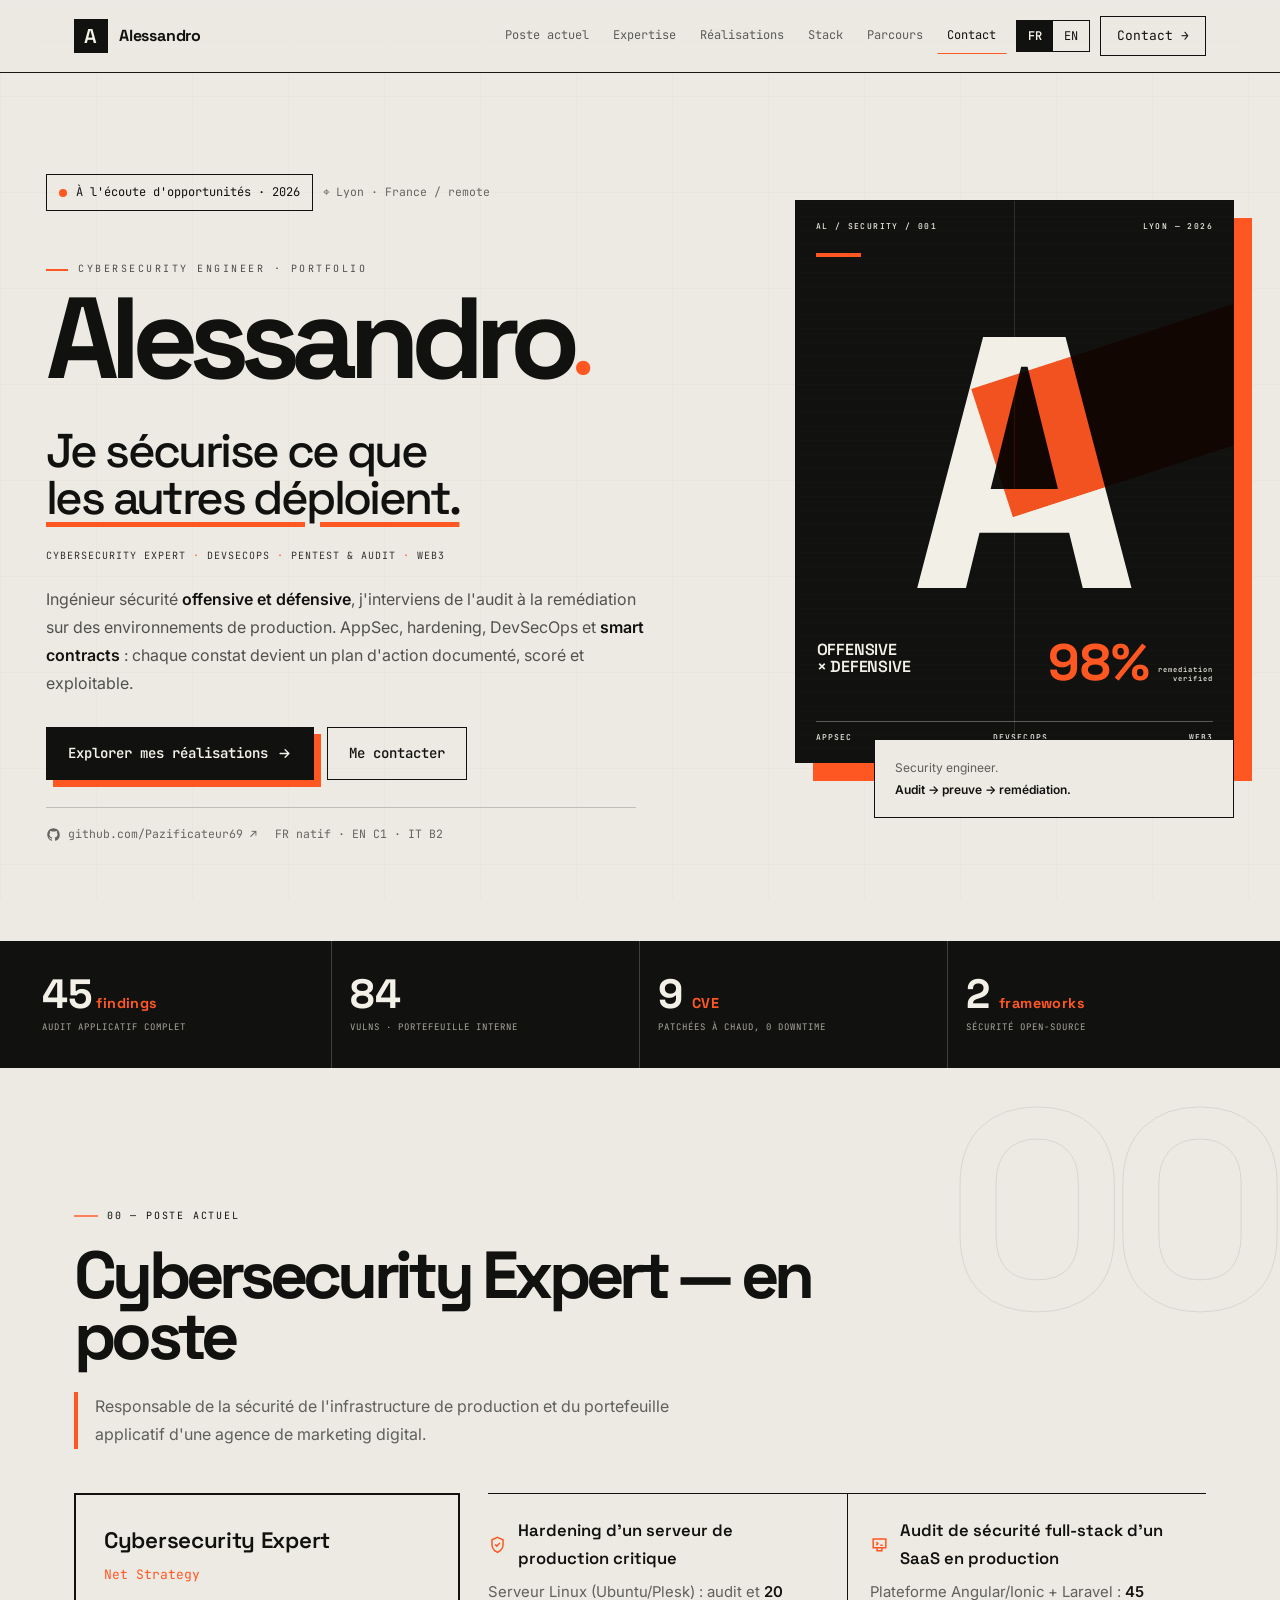
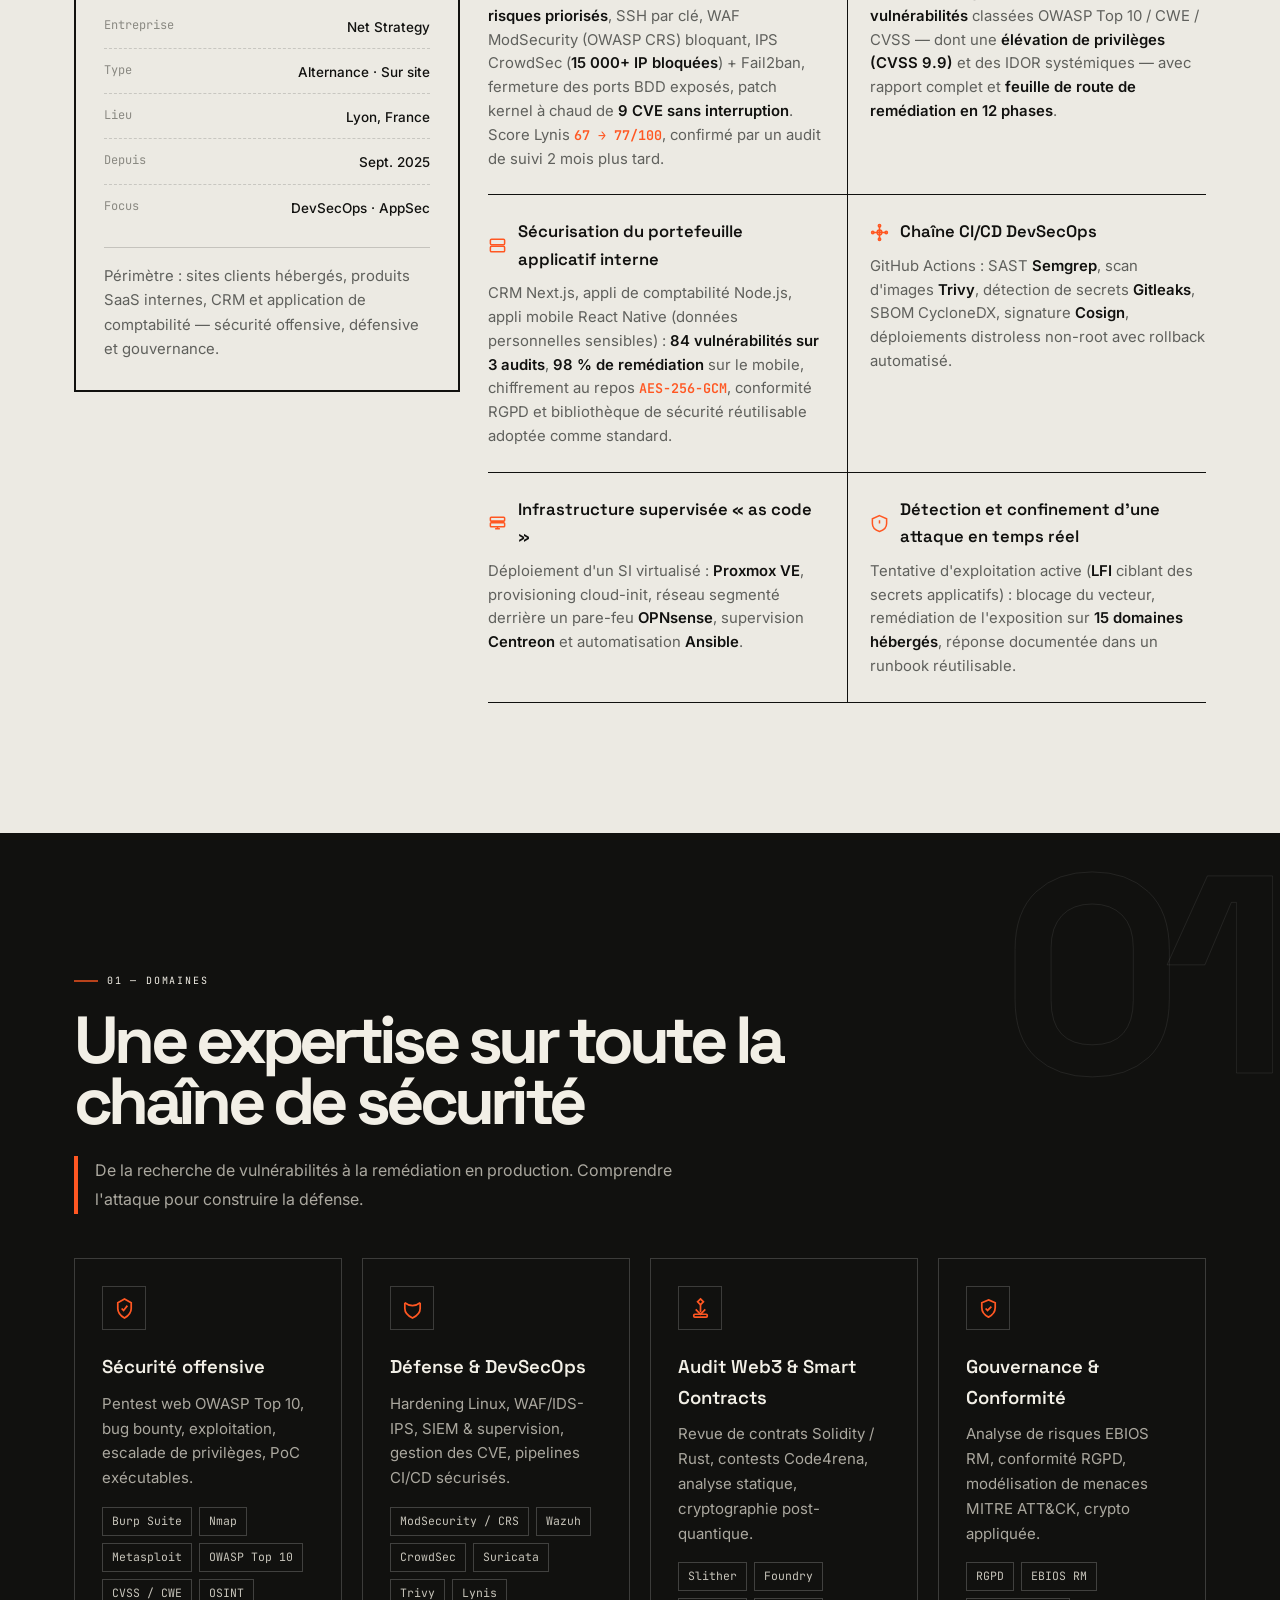
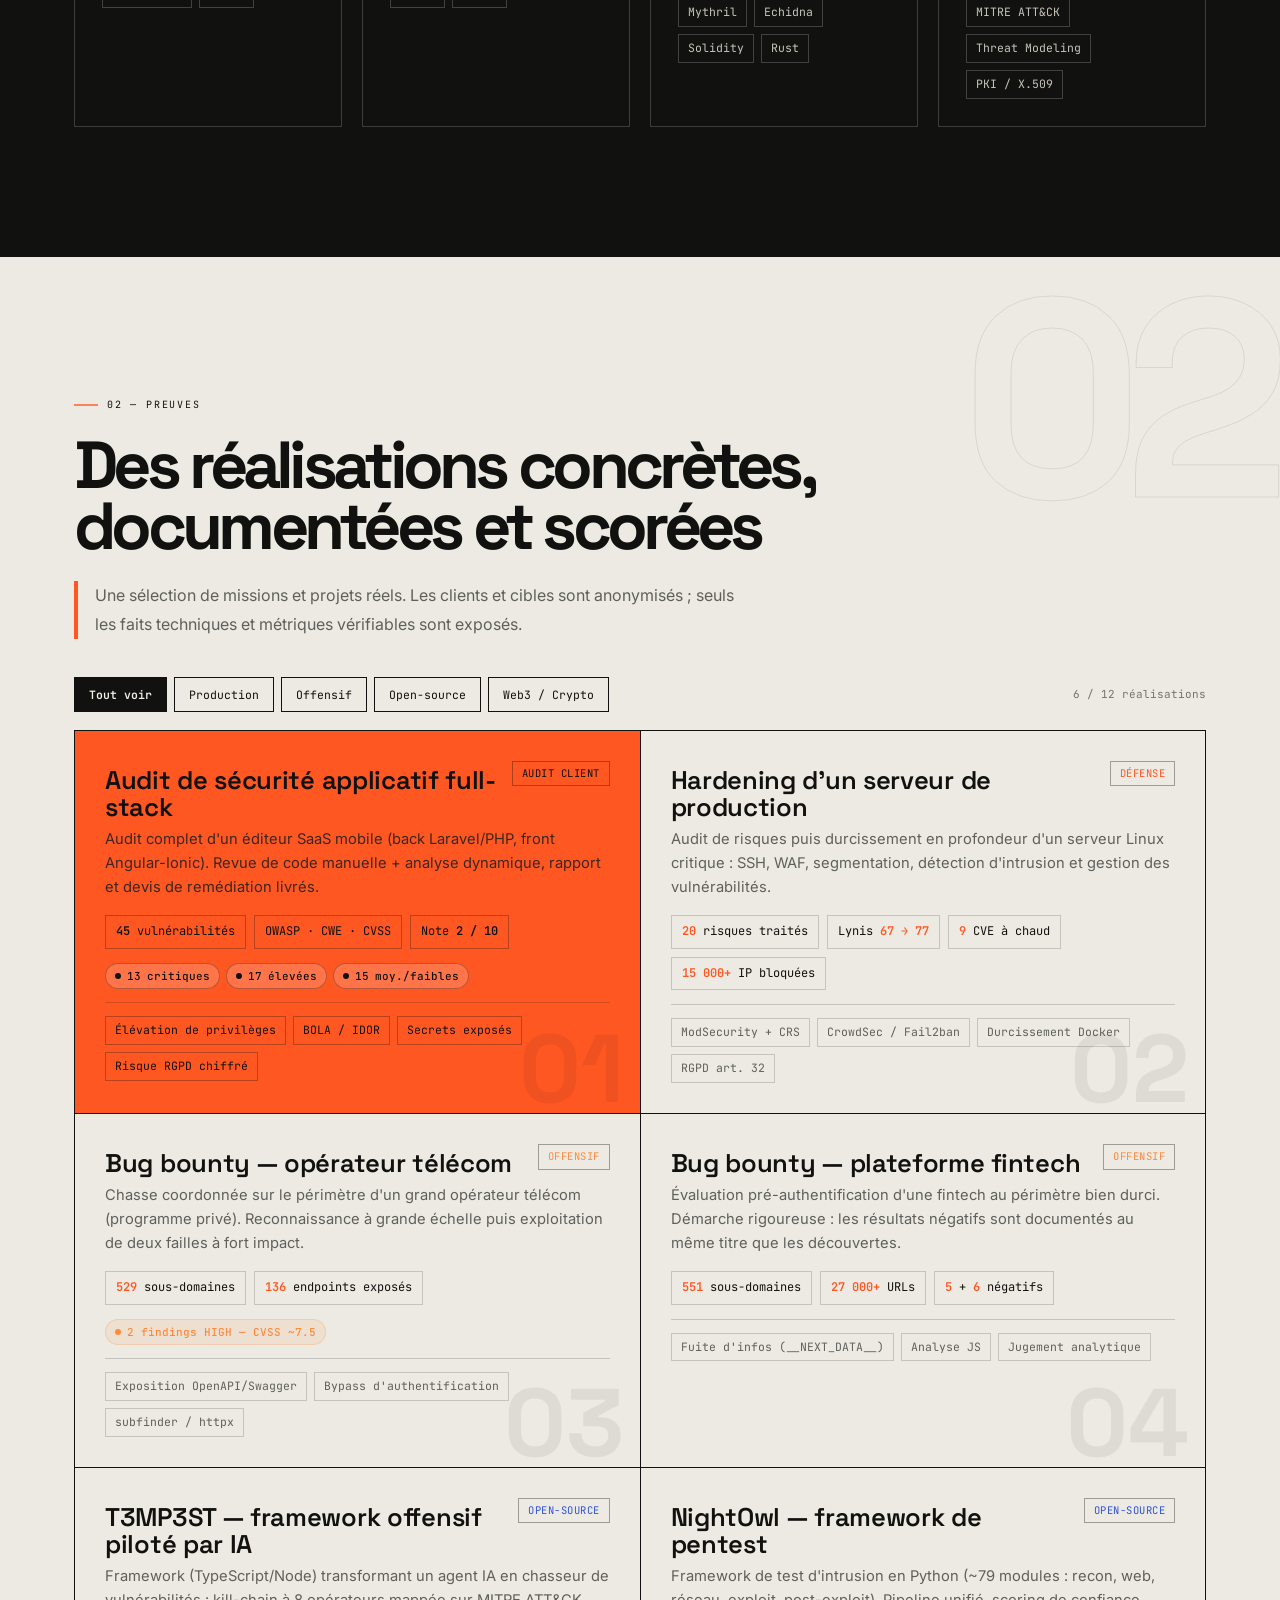
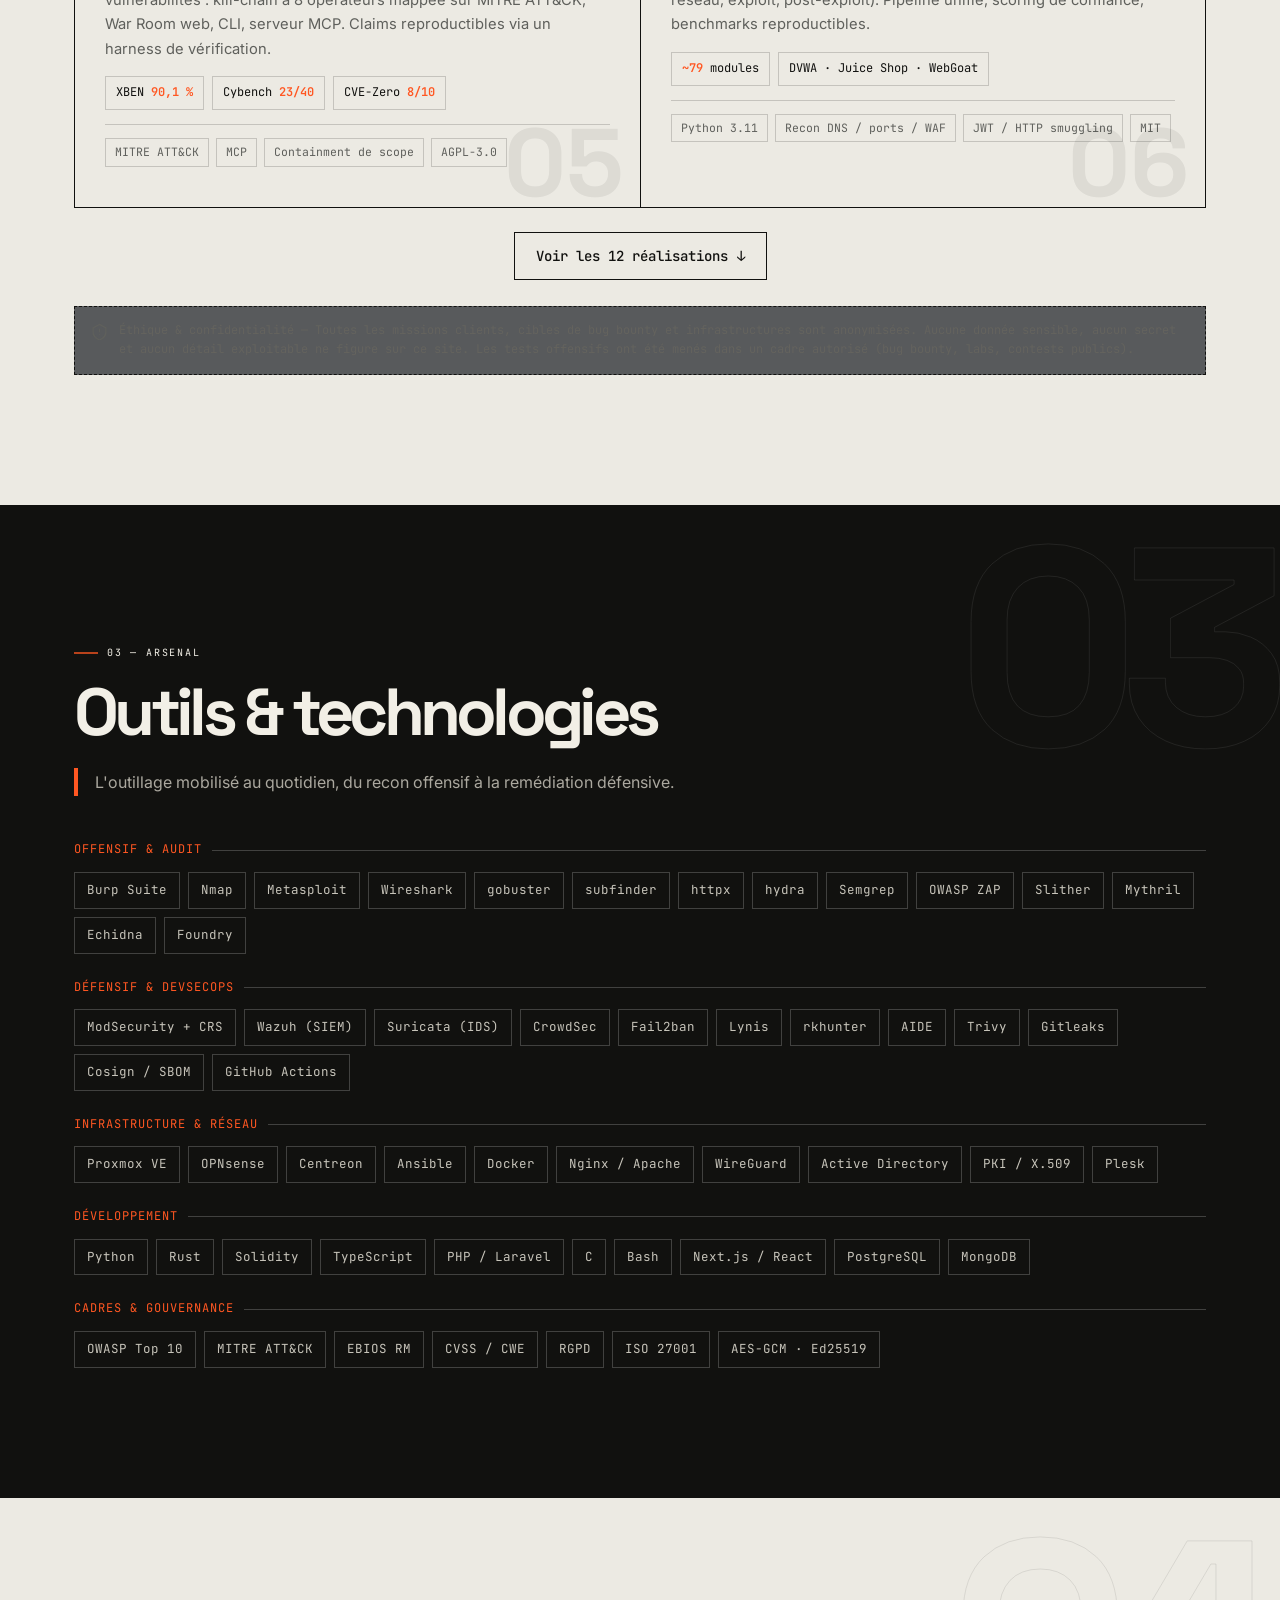
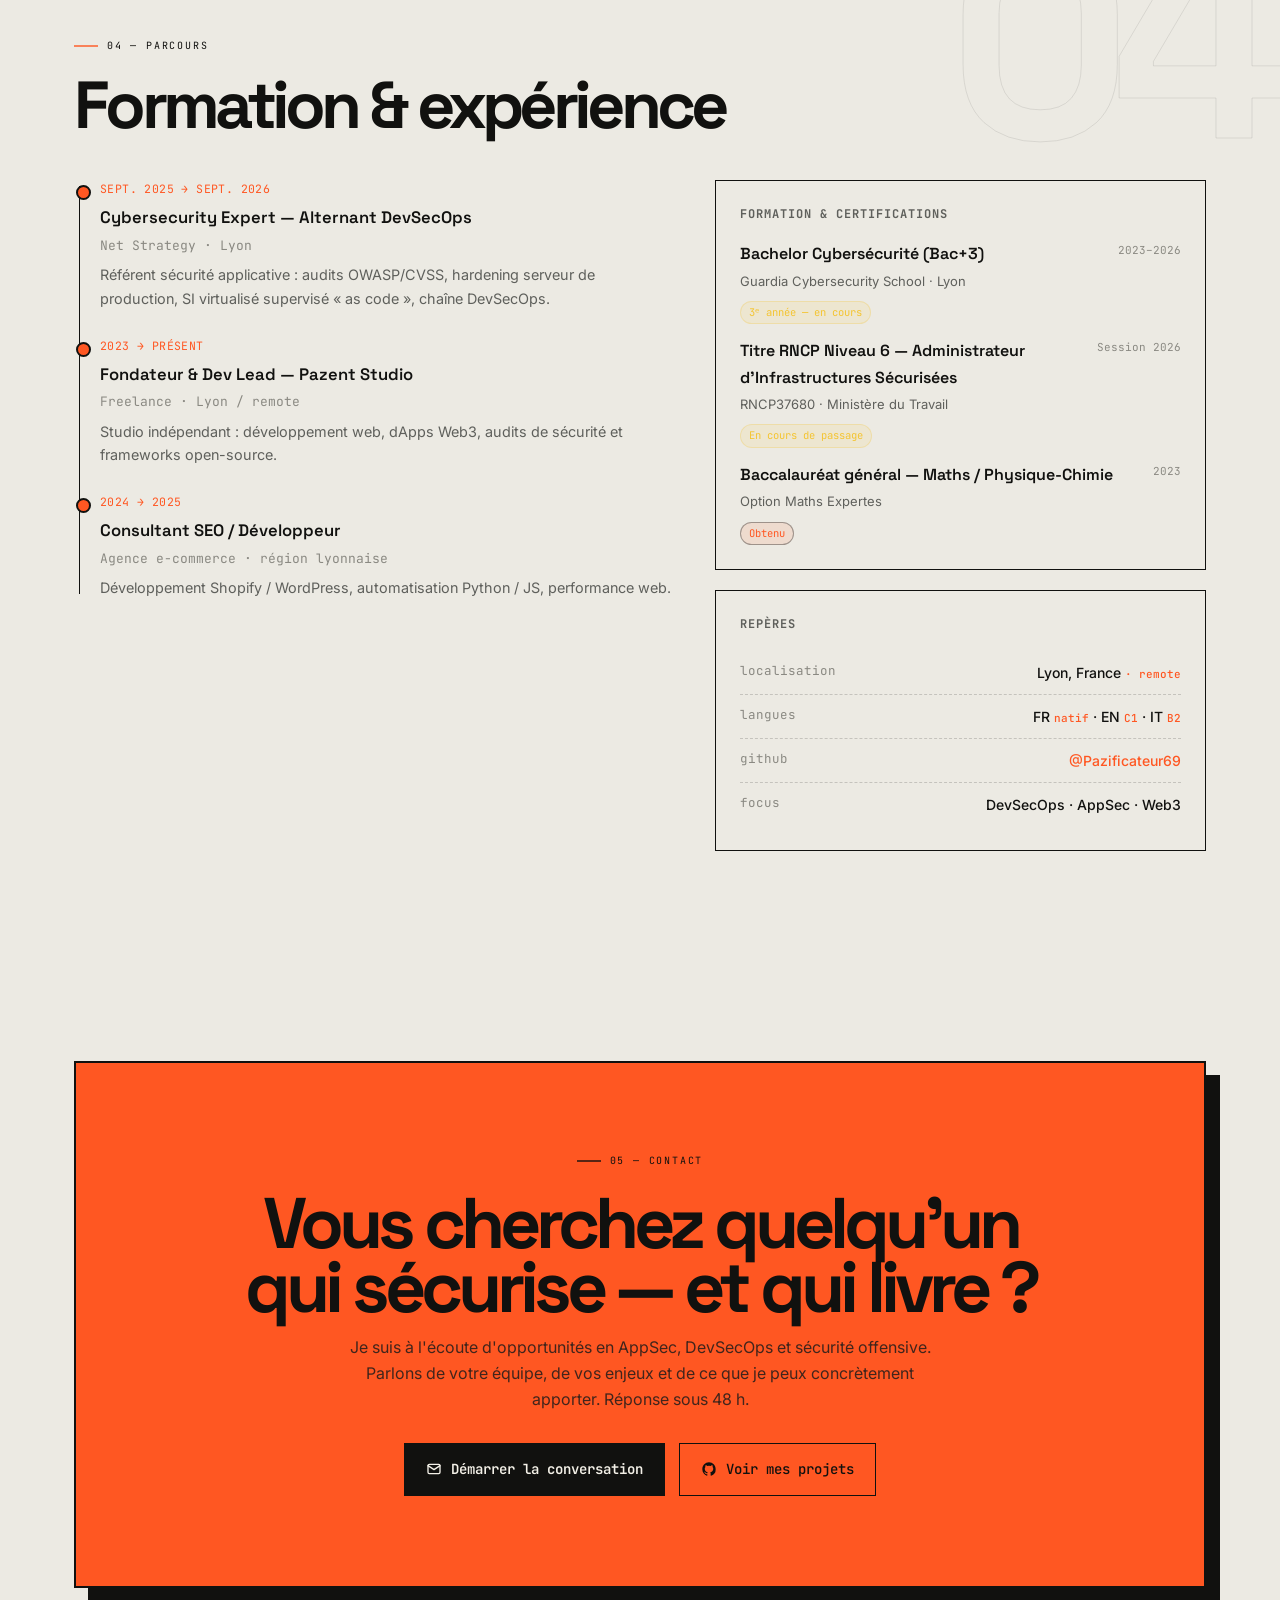
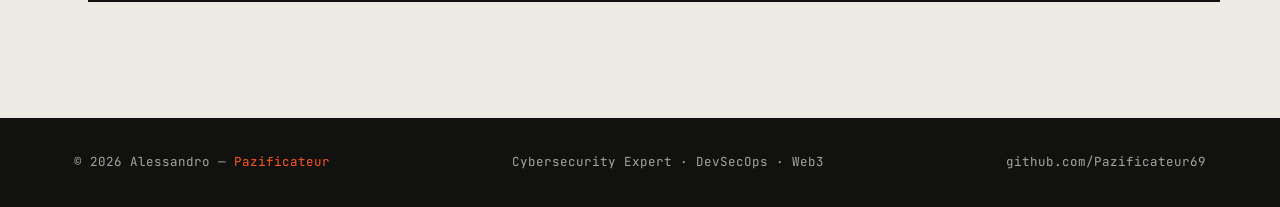
==== commit ba1bdedb: "Nouvelle direction artistique Signal Edition" ====
--- a/index.html
+++ b/index.html
@@ -6,7 +6,7 @@
 <title>Alessandro — Cybersecurity Expert &amp; DevSecOps</title>
 <meta name="description" content="Alessandro — Cybersecurity Expert &amp; DevSecOps. Sécurité offensive et défensive sur infrastructures de production : audits OWASP, pentest, hardening, DevSecOps, audit de smart contracts.">
 <meta name="author" content="Alessandro">
-<meta name="color-scheme" content="dark">
+<meta name="color-scheme" content="light">
 <meta property="og:type" content="website">
 <meta property="og:title" content="Alessandro — Cybersecurity Expert &amp; DevSecOps">
 <meta property="og:description" content="Sécurité offensive &amp; défensive sur infrastructures de production. Audits OWASP, pentest, hardening, DevSecOps, audit de smart contracts.">
@@ -537,6 +537,167 @@
   @media(max-width:640px){.wrap,.hero>.wrap{padding:0 18px}.eyebrow-row{margin-bottom:34px}.hero h1.hero-name{font-size:clamp(3.65rem,16vw,5.1rem);letter-spacing:-4.8px}.hero-claim{font-size:2.15rem;line-height:.98;margin-top:30px}.hero .role{font-size:9px}.art-card{border-radius:24px}.art-proof{padding:11px 12px;min-width:112px}.art-proof strong{font-size:1.4rem}.art-monogram{font-size:14rem}.art-quote{width:92%;margin-top:-20px;padding:16px 18px}.strip{margin-top:54px}.st{padding:24px 9px}.st .n{font-size:1.8rem}main>section:not(.hero){padding:88px 0}h2.sec{font-size:2.65rem;letter-spacing:-2.4px}.role-card,.panel,.hl-item,.card{border-radius:18px}.projects-grid .proj{padding:24px;min-height:auto}.contact-box{padding:64px 22px;border-radius:24px}.contact-box h2{font-size:2.65rem;letter-spacing:-2.8px}}
   @media(prefers-reduced-motion:reduce){.art-aurora,.art-orbit{animation:none}}
 
+
+  /* =========================================================
+     ALESSANDRO — SIGNAL EDITION
+     Human-made Swiss / industrial art direction
+     ========================================================= */
+  :root{
+    color-scheme:light;
+    --bg:#eceae3;--bg-2:#f4f2eb;--surface:#f7f5ef;--surface-2:#e3e0d8;
+    --border:rgba(17,17,17,.18);--border-2:rgba(17,17,17,.36);
+    --text:#11110f;--muted:#5f605c;--muted-2:#8a8982;
+    --accent:#ff5722;--accent-dim:#d84113;--accent-glow:rgba(255,87,34,.1);
+    --cyan:#3155d9;--violet:#3155d9;
+  }
+  body{background:var(--bg);color:var(--text)}
+  body::before{background:
+    linear-gradient(90deg,transparent calc(50% - .5px),rgba(17,17,17,.045) 50%,transparent calc(50% + .5px)),
+    var(--bg)}
+  body::after{opacity:.5;background-image:
+    linear-gradient(rgba(17,17,17,.035) 1px,transparent 1px),
+    linear-gradient(90deg,rgba(17,17,17,.035) 1px,transparent 1px);
+    background-size:96px 96px;mask-image:none;-webkit-mask-image:none}
+  ::selection{background:var(--accent);color:#fff}
+  .cursor-glow{display:none}
+  ::-webkit-scrollbar-track{background:var(--bg)}::-webkit-scrollbar-thumb{background:#aaa69d;border-color:var(--bg)}
+  header.nav{background:rgba(236,234,227,.91);border-bottom:1px solid #171713;backdrop-filter:blur(15px)}
+  header.nav::after{height:2px;background:var(--accent);box-shadow:none}
+  .nav-in{height:72px}
+  .brand .logo{display:none}
+  .brand::before{content:"A";display:grid;place-items:center;width:34px;height:34px;background:#11110f;color:#f5f2e9;font:600 20px/1 var(--display)}
+  .brand b{font-size:16px;color:#11110f}
+  nav.links a{color:#5c5c57;border-radius:0}
+  nav.links a:hover{background:transparent;color:#11110f}
+  nav.links a.active{background:transparent;color:#11110f}
+  nav.links a.active::after{bottom:0;width:100%;height:1px;border-radius:0;background:var(--accent);box-shadow:none}
+  .lang{border:1px solid #11110f;border-radius:0}
+  .lang button{color:#11110f}.lang button.active{background:#11110f;color:#f4f1e8}
+  .nav-cta{border:1px solid #11110f;border-radius:0;background:transparent;color:#11110f}
+  .nav-cta:hover{background:#11110f;color:#f4f1e8;border-color:#11110f}
+  .burger{border-color:#11110f;border-radius:0;color:#11110f}
+  .hero{padding:86px 0 0;background:transparent}
+  .hero>.wrap{max-width:1390px;padding:0 46px}
+  .hero-grid{grid-template-columns:minmax(0,1.2fr) minmax(390px,.8fr);gap:clamp(50px,7vw,112px);min-height:700px}
+  .eyebrow-row{margin-bottom:50px}
+  .status{border:1px solid #11110f;border-radius:0;background:transparent;color:#11110f;padding:8px 12px}
+  .dot{background:var(--accent);animation:none;box-shadow:none}
+  .location{color:#66655f}
+  .identity{margin-bottom:0}
+  .identity-label{margin-bottom:17px;color:#4c4c47;font-size:10px;letter-spacing:2.5px}
+  .identity-label::before{width:22px;height:2px;border-radius:0;background:var(--accent);box-shadow:none}
+  .hero h1.hero-name{font-family:var(--display);font-size:clamp(5rem,9vw,9rem);line-height:.76;letter-spacing:-9px;font-weight:700;color:#11110f;text-transform:none;text-shadow:none}
+  .hero h1.hero-name span{font-family:inherit;font-style:normal;font-size:.65em;color:var(--accent)}
+  .hero-claim{font-family:var(--display);font-style:normal;font-size:clamp(2.1rem,3.7vw,3.7rem);font-weight:500;line-height:.98;letter-spacing:-2.6px;margin:46px 0 26px;max-width:650px}
+  .hero-claim .grad{font-style:normal;color:#11110f;background:none;-webkit-text-fill-color:initial;text-decoration:underline;text-decoration-color:var(--accent);text-decoration-thickness:5px;text-underline-offset:8px}
+  .hero .role{color:#30302d;font-size:10px;letter-spacing:1px}
+  .hero .role .sep{color:var(--accent)}
+  .hero p.lead{color:#51514d;max-width:610px;font-size:1rem;line-height:1.75}
+  .hero p.lead strong{color:#11110f}
+  .btn{border-radius:0;padding:14px 21px}
+  .btn.primary{background:#11110f;color:#f5f2e9;box-shadow:7px 7px 0 var(--accent)}
+  .btn.primary:hover{background:var(--accent);color:#11110f;box-shadow:7px 7px 0 #11110f;transform:translate(-2px,-2px)}
+  .btn.ghost{border:1px solid #11110f;background:transparent;color:#11110f}
+  .btn.ghost:hover{background:#11110f;color:#f5f2e9;border-color:#11110f}
+  .hero-links{border-top:1px solid rgba(17,17,15,.2);padding-top:17px;color:#65645f}
+  .hero-links a:hover{color:var(--accent)}
+  .hero-visual{padding:0;perspective:none}
+  .hero-visual::before,.hero-visual::after{display:none}
+  .editorial-poster{position:relative;aspect-ratio:.78;max-width:500px;margin-left:auto;overflow:hidden;background:#11110f;color:#f3f0e7;border:1px solid #11110f;box-shadow:18px 18px 0 var(--accent)}
+  .editorial-poster::before{content:"";position:absolute;inset:0;background:
+    repeating-linear-gradient(0deg,transparent 0 13px,rgba(255,255,255,.025) 14px),
+    linear-gradient(90deg,transparent 49.8%,rgba(255,255,255,.12) 50%,transparent 50.2%)}
+  .poster-meta{position:absolute;z-index:4;top:20px;left:20px;right:20px;display:flex;justify-content:space-between;font:500 8px var(--mono);letter-spacing:1.4px}
+  .poster-letter{position:absolute;z-index:2;left:50%;top:47%;transform:translate(-54%,-50%);font:700 clamp(19rem,28vw,28rem)/.72 var(--display);letter-spacing:-2.2rem;color:#f2efe6}
+  .poster-signal{position:absolute;z-index:3;right:-18%;top:24%;width:75%;height:24%;background:var(--accent);transform:rotate(-18deg);mix-blend-mode:multiply}
+  .poster-discipline{position:absolute;z-index:5;left:21px;bottom:86px;font:600 1rem/1.1 var(--display);letter-spacing:-.2px}
+  .poster-score{position:absolute;z-index:6;right:20px;bottom:78px;display:flex;align-items:flex-end;gap:8px;text-align:right}
+  .poster-score strong{font:700 3.2rem/.8 var(--display);color:var(--accent)}.poster-score span{font:500 7px/1.35 var(--mono);letter-spacing:1px}
+  .poster-index{position:absolute;z-index:5;left:20px;right:20px;bottom:20px;display:flex;justify-content:space-between;border-top:1px solid rgba(255,255,255,.3);padding-top:10px;font:500 8px var(--mono);letter-spacing:1.1px}
+  .poster-rule{position:absolute;z-index:4;left:20px;top:52px;width:45px;height:4px;background:var(--accent)}
+  .poster-caption{width:82%;margin:-24px 0 0 auto;padding:18px 20px;background:var(--bg);border:1px solid #11110f;position:relative;z-index:5;font-size:12px;color:#5f5e58}
+  .poster-caption strong{display:block;color:#11110f;font-weight:600;margin-top:2px}
+  .strip{margin-top:82px;background:#11110f;color:#f3f0e7;border:0}
+  .strip-in{max-width:1390px}
+  .st{padding:33px 18px;border-color:rgba(255,255,255,.2)}
+  .st .n{font-weight:700;font-size:clamp(2.2rem,3.2vw,3.2rem)}
+  .st .n .u{color:var(--accent)}
+  .st .l{color:#aaa79e;font-family:var(--mono);font-size:9px;text-transform:uppercase;letter-spacing:1px}
+  .st::before{background:var(--accent)}
+  .capability-tape{display:none}
+  main>section:not(.hero){padding:130px 0;scroll-margin-top:70px}
+  #poste,#preuves,#parcours{background:var(--bg)}
+  #expertise,#stack{--text:#f2efe6;--muted:#aba89f;--muted-2:#75736c;--border:rgba(255,255,255,.18);--border-2:rgba(255,255,255,.3);--surface:#181816;--surface-2:#20201d;background:#11110f!important;color:var(--text)}
+  #poste::before,#preuves::before,#parcours::before{color:transparent;-webkit-text-stroke:1px rgba(17,17,15,.09);font-family:var(--display);font-style:normal;letter-spacing:-1.2rem}
+  #expertise::before,#stack::before{color:transparent;-webkit-text-stroke:1px rgba(255,255,255,.08);font-family:var(--display);font-style:normal;letter-spacing:-1.2rem}
+  .kicker{border:0;border-radius:0;padding:0;background:none;color:var(--text);font-size:10px}
+  .kicker::before{width:24px;height:2px;border-radius:0;background:var(--accent);box-shadow:none}
+  h2.sec{font-size:clamp(2.8rem,5.2vw,5.2rem);line-height:.92;letter-spacing:-4.7px;font-weight:700}
+  .sec-lead{border-left:4px solid var(--accent);padding-left:17px;color:var(--muted)}
+  .role-wrap{grid-template-columns:.7fr 1.3fr;gap:28px}
+  .role-card,.panel,.hl-item,.card{border-radius:0;clip-path:none;box-shadow:none}
+  .role-card{background:transparent;border:2px solid #11110f;padding:28px}
+  .role-card::after{display:none}.role-card .org{color:var(--accent)}
+  .role-meta .kv{border-color:rgba(17,17,15,.16)}
+  .hl{gap:0;border-top:1px solid #11110f}
+  .hl-item{background:transparent;border:0;border-bottom:1px solid #11110f;padding:23px 0}
+  .hl-item:nth-child(odd){padding-right:22px}.hl-item:nth-child(even){padding-left:22px;border-left:1px solid #11110f}
+  .hl-item::after{display:none}.hl-item:hover{background:transparent;transform:translateX(5px)}
+  .hl-item .hh svg{stroke:var(--accent)}
+  .card{background:transparent;border:1px solid var(--border)}
+  .card:hover{border-color:var(--accent);transform:translateY(-2px);box-shadow:none}
+  .exp-card{padding:27px}
+  .exp-card .ico{border:1px solid var(--border);border-radius:0;transform:none;background:transparent;margin:0 0 22px}
+  .exp-card .ico svg{transform:none;stroke:var(--accent)}
+  .tag,.chip,.metric{border-radius:0;background:transparent}
+  #expertise .tag,#stack .chip{border-color:rgba(255,255,255,.2);color:#c7c4ba}
+  .projects-grid{grid-template-columns:repeat(2,minmax(0,1fr));gap:0;border-top:1px solid #11110f;border-left:1px solid #11110f}
+  .projects-grid .proj,.projects-grid .proj:nth-child(n){grid-column:auto;min-height:340px;padding:30px;background:transparent;border:0;border-right:1px solid #11110f;border-bottom:1px solid #11110f;border-radius:0}
+  .projects-grid .proj::after{display:none}.projects-grid .proj::before{display:none}
+  .projects-grid .proj:nth-child(1){background:var(--accent);color:#11110f}
+  .projects-grid .proj:nth-child(1) .ctx{color:#3d261e}.projects-grid .proj:nth-child(1) .tag,.projects-grid .proj:nth-child(1) .metric{border-color:rgba(17,17,15,.3);color:#11110f}
+  .projects-grid .proj:nth-child(1) .metric b{color:#11110f}
+  .projects-grid .proj:nth-child(1) .badge{color:#11110f;background:rgba(255,255,255,.18);border-color:rgba(17,17,15,.3)}
+  .projects-grid .proj:nth-child(1) .proj-cat{color:#11110f;border-color:rgba(17,17,15,.35)}
+  .proj h3{font-size:clamp(1.35rem,2vw,1.8rem);max-width:82%;line-height:1.08}.project-index{font-family:var(--display);font-style:normal;color:rgba(17,17,15,.065)}
+  .proj-cat,.filter{border-radius:0}
+  .filter{clip-path:none;background:transparent;border:1px solid #11110f;color:#11110f}
+  .filter.active{background:#11110f;color:#f3f0e7;border-color:#11110f;box-shadow:none}
+  .project-count{color:#74736d}
+  .disclaimer{border-radius:0;border-color:#11110f;color:#64635e}
+  .stack-group .gt{color:var(--accent)}
+  .stack-group .gt::after{background:rgba(255,255,255,.2)}
+  .path-grid .panel{border:1px solid #11110f;background:transparent}
+  .tl::before{background:#11110f}.tl-item::before{background:var(--accent);border-color:#11110f}
+  .contact-box{clip-path:none;border-radius:0;border:2px solid #11110f;padding:90px 40px;background:var(--accent);color:#11110f;box-shadow:14px 14px 0 #11110f}
+  .contact-box::before,.contact-box::after{display:none}
+  .contact-box .kicker{color:#11110f}.contact-box .kicker::before{background:#11110f}
+  .contact-box h2{font-size:clamp(2.8rem,5.6vw,5.6rem);line-height:.9;letter-spacing:-5px;font-weight:700}
+  .contact-box p{color:#41251c}
+  .contact-box .btn.primary{background:#11110f;color:#f3f0e7;box-shadow:none}
+  .contact-box .btn.ghost{border-color:#11110f;color:#11110f}
+  footer{background:#11110f;color:#a8a59d;border:0}
+  footer .accent{color:var(--accent)}
+  .to-top{border-radius:0;background:#11110f;color:#f3f0e7;border:0}
+  .reveal{transform:translateY(10px)}
+  @media(max-width:1080px){.hero-grid{grid-template-columns:minmax(0,1fr) 400px}.hero h1.hero-name{font-size:clamp(5rem,8.5vw,7.5rem)}}
+  @media(max-width:900px){
+    nav.links.open{background:var(--bg);border-color:#11110f}
+    .hero{padding-top:68px}.hero>.wrap{padding:0 24px}.hero-grid{grid-template-columns:1fr;gap:58px}.hero h1.hero-name{font-size:clamp(5rem,14vw,7.5rem)}
+    .hero-visual{max-width:560px;margin:auto}.editorial-poster{margin:auto}.role-wrap{grid-template-columns:1fr}.hl{grid-template-columns:1fr}
+    .hl-item:nth-child(n){padding:22px 0;border-left:0}.projects-grid{grid-template-columns:1fr}.projects-grid .proj,.projects-grid .proj:nth-child(n){grid-column:auto}
+  }
+  @media(max-width:640px){
+    .wrap,.hero>.wrap{padding:0 18px}.nav-in{height:64px}.eyebrow-row{margin-bottom:38px}
+    .hero h1.hero-name{font-size:clamp(3.55rem,15.3vw,4.7rem);letter-spacing:-5px}.hero-claim{font-size:2rem;letter-spacing:-1.7px;margin-top:34px}.hero-claim .grad{text-decoration-thickness:3px;text-underline-offset:5px}
+    .hero .role{font-size:9px}.btns{align-items:flex-start;flex-direction:column}.hero-links{flex-direction:column;align-items:flex-start}
+    .editorial-poster{width:calc(100% - 10px);box-shadow:10px 10px 0 var(--accent)}.poster-letter{font-size:20rem}.poster-caption{width:90%;margin-top:-16px}
+    .strip{margin-top:55px}.st{padding:24px 9px}.st .n{font-size:1.8rem}
+    main>section:not(.hero){padding:90px 0}h2.sec{font-size:2.75rem;letter-spacing:-2.8px}.sec-lead{border-left-width:3px}
+    .role-card{border-width:1px}.projects-grid{border-left:0}.projects-grid .proj{padding:25px;border-left:1px solid #11110f}
+    .contact-box{padding:64px 21px;box-shadow:8px 8px 0 #11110f}.contact-box h2{font-size:2.75rem;letter-spacing:-3px}
+  }
+
 </style>
 </head>
 <body>
@@ -599,21 +760,18 @@
         </div>
       </div>
       <div class="reveal hero-visual">
-        <div class="art-card" aria-hidden="true">
-          <canvas id="flowCanvas" class="flow-canvas"></canvas>
-          <div class="art-aurora aurora-one"></div>
-          <div class="art-aurora aurora-two"></div>
-          <div class="art-topline"><span><i></i> ALESSANDRO / SECURITY</span><span>LYON — FR</span></div>
-          <div class="art-monogram">A</div>
-          <div class="art-orbit orbit-one"></div>
-          <div class="art-orbit orbit-two"></div>
-          <div class="art-proof proof-one"><small>REMEDIATION</small><strong>98%</strong><span>production verified</span></div>
-          <div class="art-proof proof-two"><small>APPSEC AUDIT</small><strong>45</strong><span>findings delivered</span></div>
-          <div class="art-footer"><span>OFFENSIVE</span><i></i><span>DEFENSIVE</span><i></i><span>DEVSECOPS</span></div>
-        </div>
-        <div class="art-quote">
-          <span>La sécurité ne ralentit pas les produits.</span>
-          <strong>Elle leur permet d'aller plus loin.</strong>
+        <div class="editorial-poster" aria-hidden="true">
+          <div class="poster-meta"><span>AL / SECURITY / 001</span><span>LYON — 2026</span></div>
+          <div class="poster-letter">A</div>
+          <div class="poster-signal"></div>
+          <div class="poster-discipline">OFFENSIVE<br>× DEFENSIVE</div>
+          <div class="poster-score"><strong>98%</strong><span>remediation<br>verified</span></div>
+          <div class="poster-index"><span>APPSEC</span><span>DEVSECOPS</span><span>WEB3</span></div>
+          <div class="poster-rule"></div>
+        </div>
+        <div class="poster-caption">
+          <span>Security engineer.</span>
+          <strong>Audit → preuve → remédiation.</strong>
         </div>
       </div>
     </div>
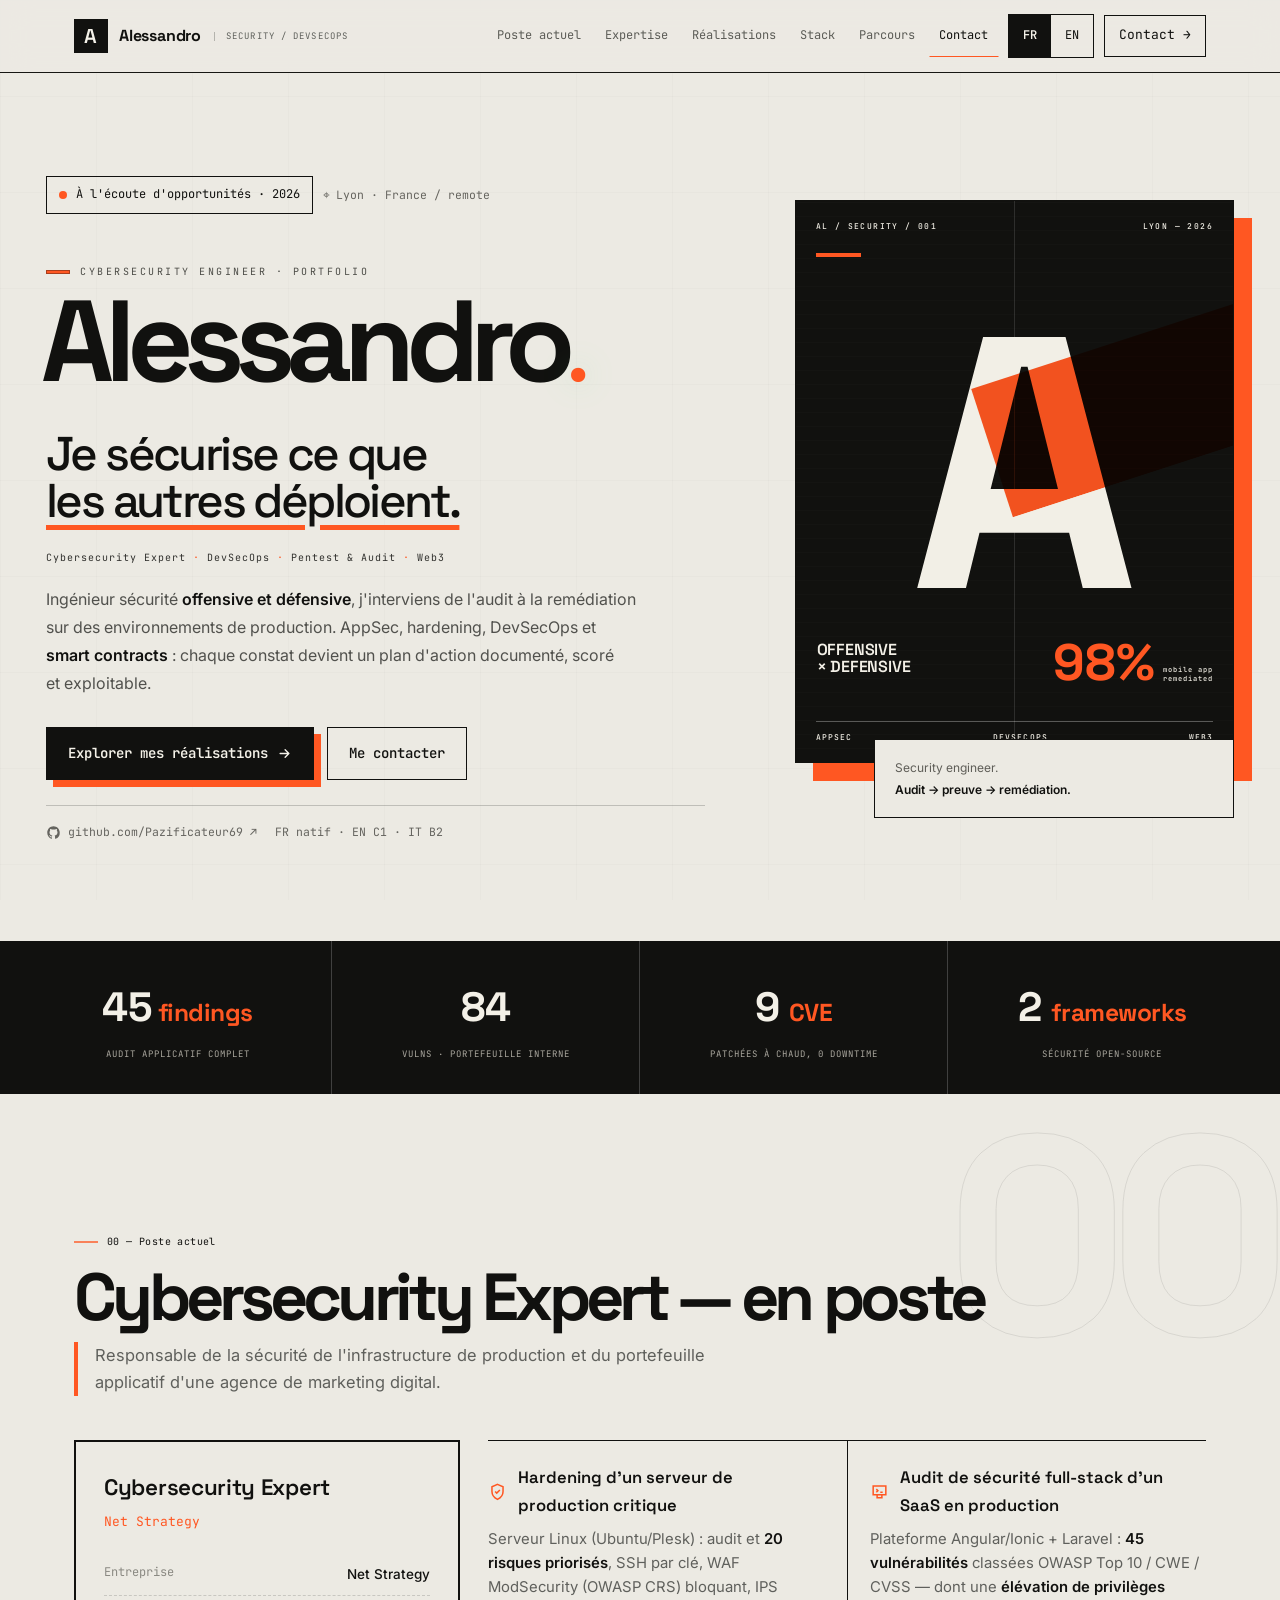
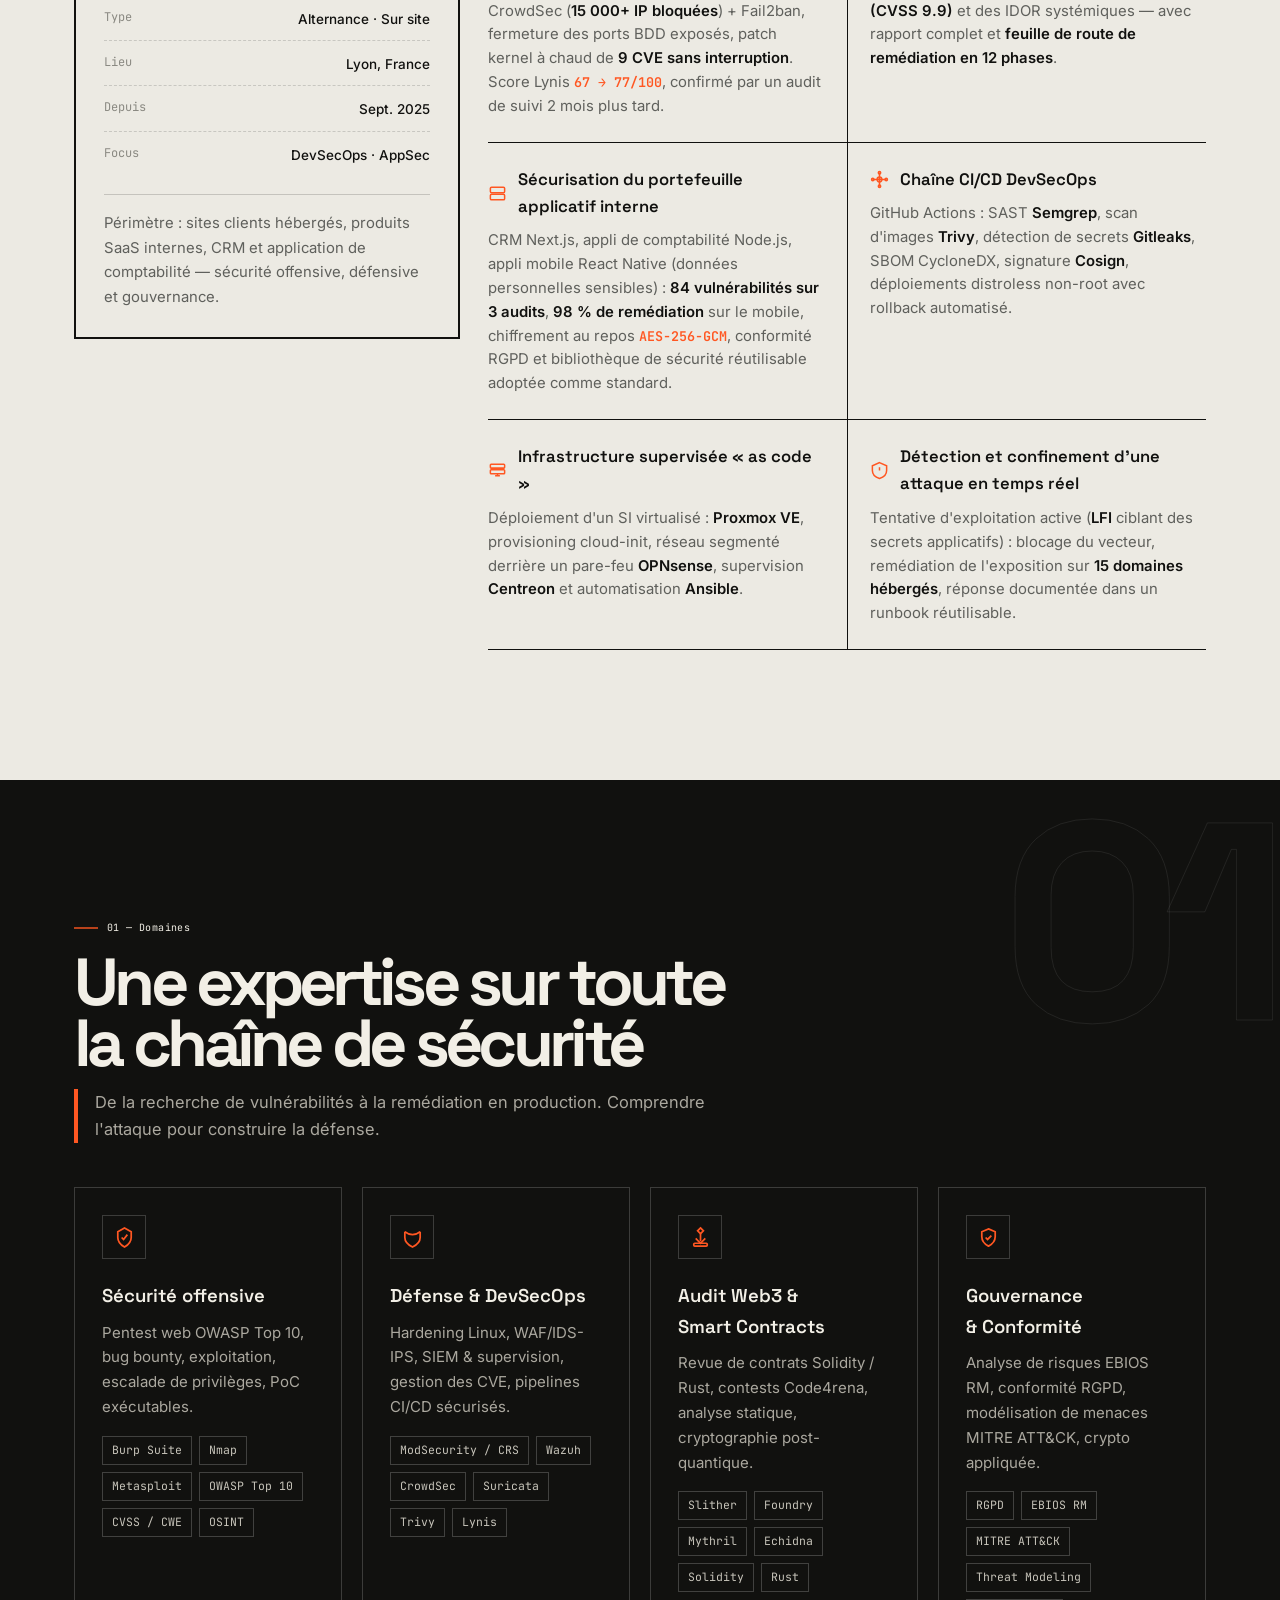
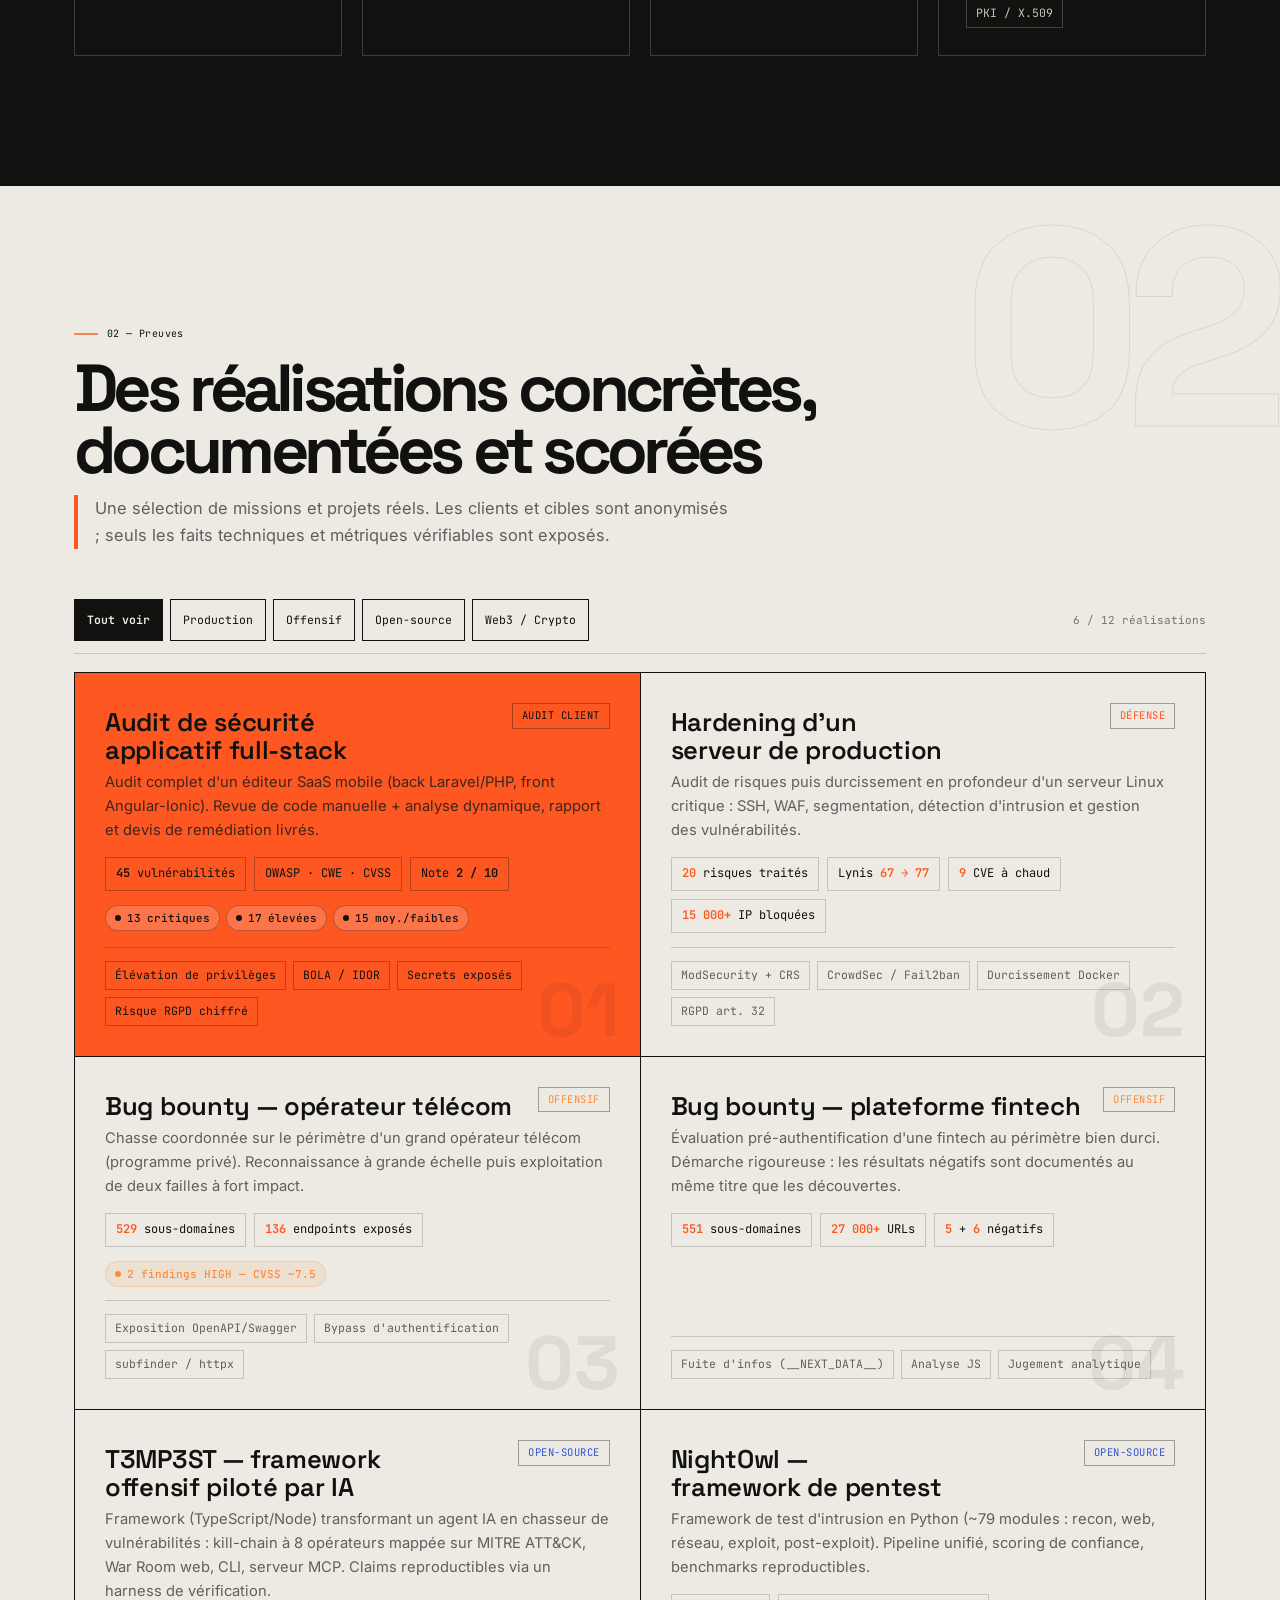
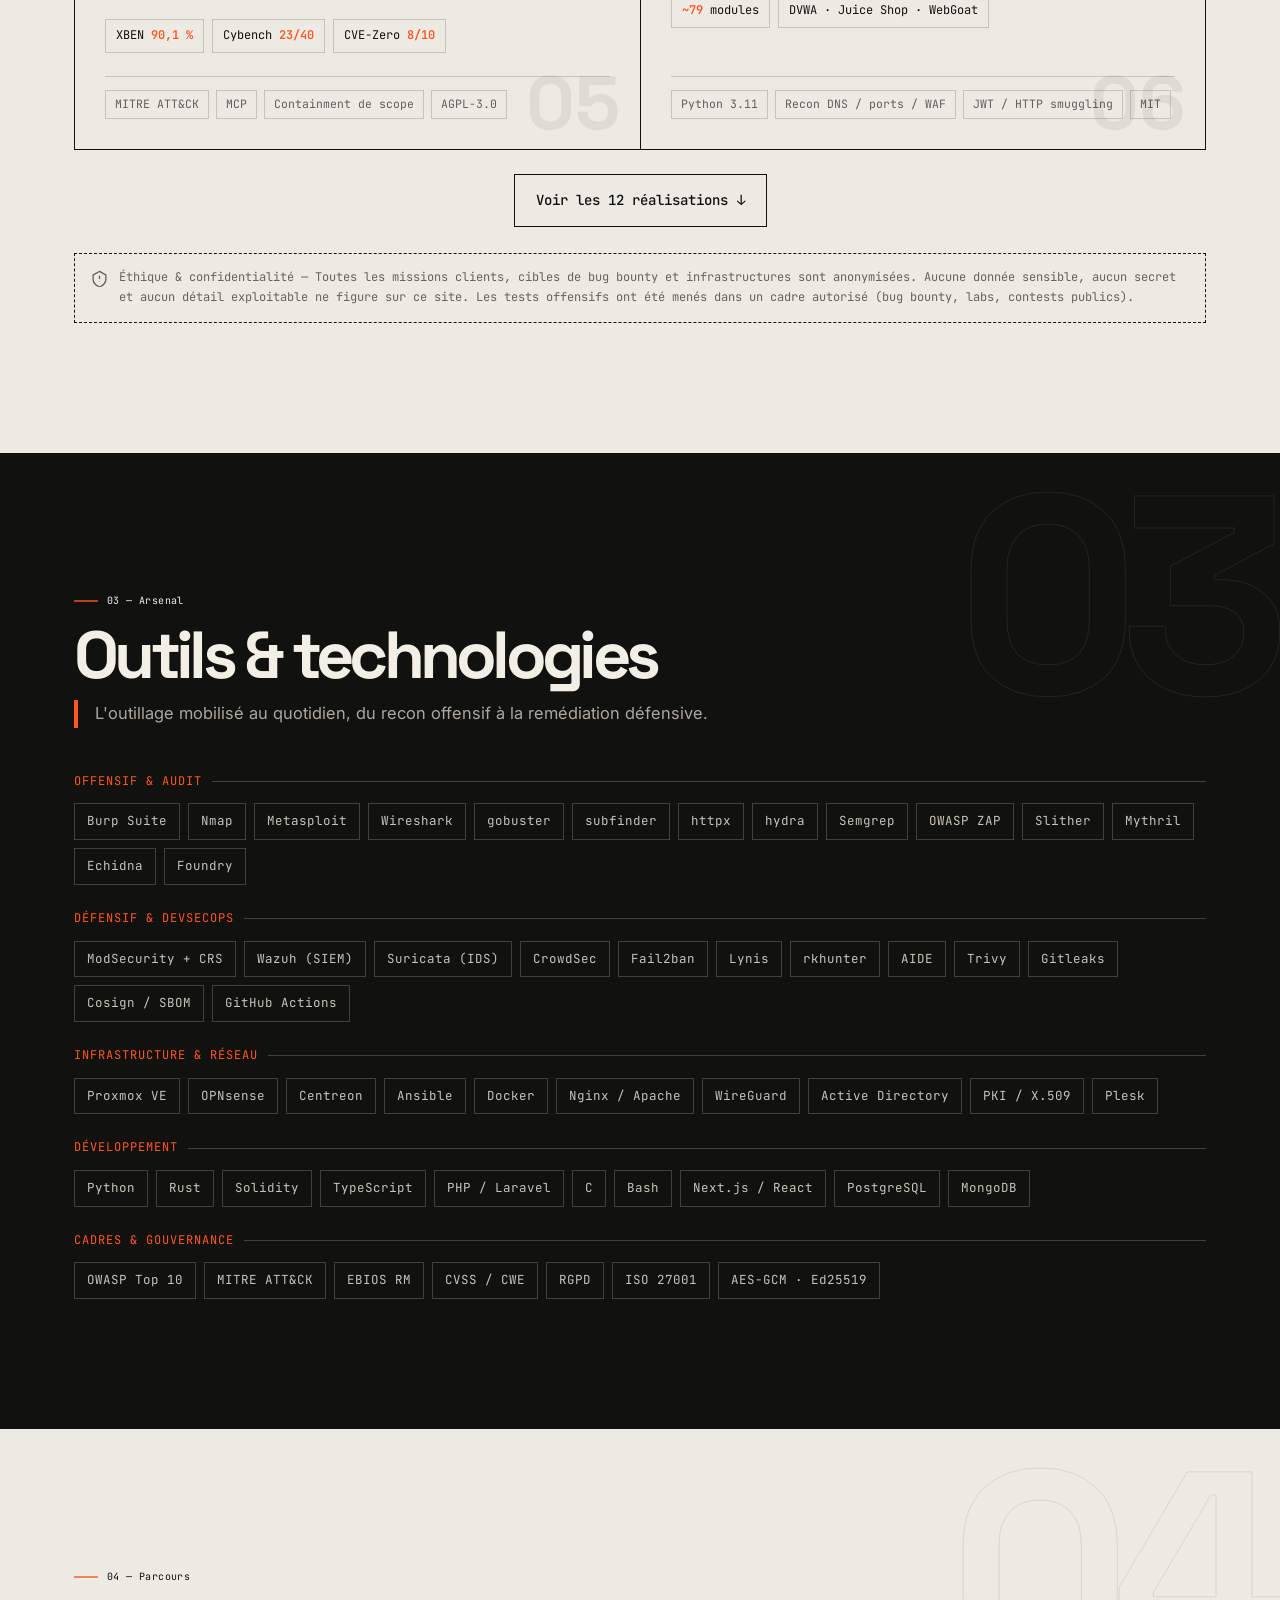
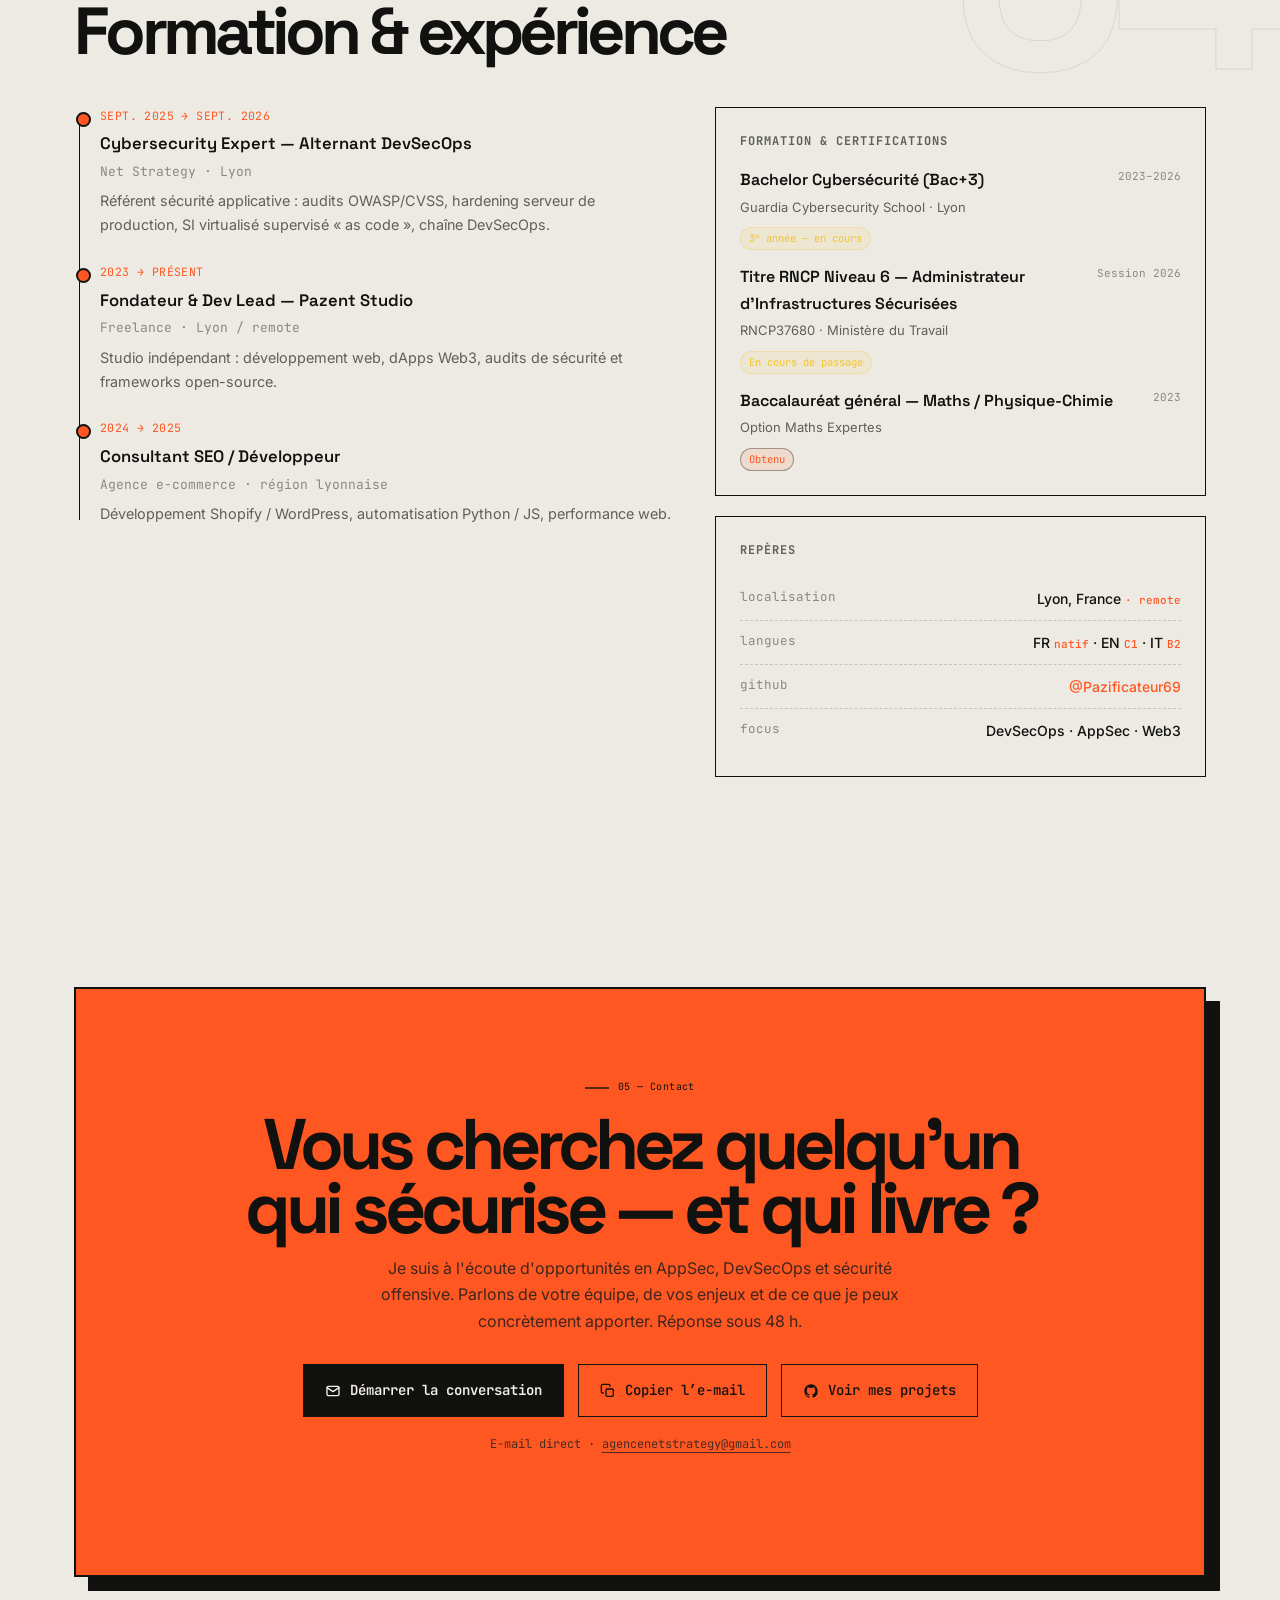
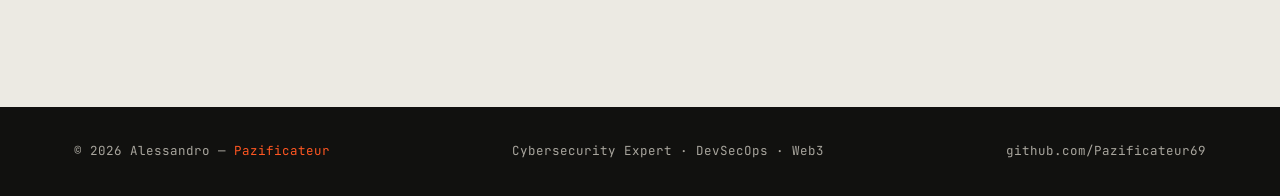
==== commit d1624eb6: "Update index.html" ====
--- a/index.html
+++ b/index.html
@@ -3,18 +3,33 @@
 <head>
 <meta charset="UTF-8">
 <meta name="viewport" content="width=device-width, initial-scale=1.0">
-<title>Alessandro — Cybersecurity Expert &amp; DevSecOps</title>
+<title>Alessandro — Expert cybersécurité &amp; DevSecOps</title>
 <meta name="description" content="Alessandro — Cybersecurity Expert &amp; DevSecOps. Sécurité offensive et défensive sur infrastructures de production : audits OWASP, pentest, hardening, DevSecOps, audit de smart contracts.">
 <meta name="author" content="Alessandro">
 <meta name="color-scheme" content="light">
 <meta property="og:type" content="website">
-<meta property="og:title" content="Alessandro — Cybersecurity Expert &amp; DevSecOps">
+<meta property="og:title" content="Alessandro — Expert cybersécurité &amp; DevSecOps">
 <meta property="og:description" content="Sécurité offensive &amp; défensive sur infrastructures de production. Audits OWASP, pentest, hardening, DevSecOps, audit de smart contracts.">
 <meta property="og:locale" content="fr_FR">
+<meta property="og:locale:alternate" content="en_US">
+<meta name="theme-color" content="#eceae3">
+<meta name="referrer" content="strict-origin-when-cross-origin">
+<meta name="robots" content="index,follow,max-image-preview:large">
+<link rel="canonical" href="https://pazificateur69.github.io/">
+<meta property="og:url" content="https://pazificateur69.github.io/">
+<meta property="og:site_name" content="Alessandro — Portfolio cybersécurité">
+<meta property="og:image" content="https://pazificateur69.github.io/og-cover.png">
+<meta property="og:image:width" content="1200">
+<meta property="og:image:height" content="630">
+<meta property="og:image:alt" content="Alessandro — Expert cybersécurité et DevSecOps">
+<meta name="twitter:card" content="summary_large_image">
+<meta name="twitter:image" content="https://pazificateur69.github.io/og-cover.png">
+<meta name="twitter:title" content="Alessandro — Expert cybersécurité &amp; DevSecOps">
+<meta name="twitter:description" content="Sécurité offensive et défensive sur infrastructures de production : audits OWASP, pentest, hardening, DevSecOps et smart contracts.">
 <link rel="icon" href="data:image/svg+xml,%3Csvg xmlns='http://www.w3.org/2000/svg' viewBox='0 0 100 100'%3E%3Crect width='100' height='100' rx='22' fill='%230a0d12'/%3E%3Cpath d='M50 14l26 10v20c0 18-11 30-26 38-15-8-26-20-26-38V24z' fill='none' stroke='%234ade80' stroke-width='6' stroke-linejoin='round'/%3E%3Cpath d='M38 50l9 9 17-19' fill='none' stroke='%234ade80' stroke-width='7' stroke-linecap='round' stroke-linejoin='round'/%3E%3C/svg%3E">
 <link rel="preconnect" href="https://fonts.googleapis.com">
 <link rel="preconnect" href="https://fonts.gstatic.com" crossorigin>
-<link href="https://fonts.googleapis.com/css2?family=Space+Grotesk:wght@400;500;600;700&amp;family=Inter:wght@400;500;600&amp;family=JetBrains+Mono:wght@400;500;600&amp;family=Instrument+Serif:ital@0;1&amp;display=swap" rel="stylesheet">
+<link href="https://fonts.googleapis.com/css2?family=Space+Grotesk:wght@400;500;600;700&amp;family=Inter:wght@400;500;600&amp;family=JetBrains+Mono:wght@400;500;600&amp;display=swap" rel="stylesheet">
 <script type="application/ld+json">
 {
   "@context": "https://schema.org",
@@ -23,13 +38,15 @@
   "alternateName": "Pazificateur",
   "jobTitle": "Cybersecurity Expert / DevSecOps",
   "description": "Expert en cybersécurité offensive et défensive : audits applicatifs OWASP, pentest, hardening d'infrastructures, DevSecOps, audit de smart contracts.",
-  "url": "https://pazificateur69.github.io",
+  "url": "https://pazificateur69.github.io/",
   "sameAs": ["https://github.com/Pazificateur69"],
   "knowsLanguage": ["fr", "en", "it"],
+  "knowsAbout": ["Application Security", "DevSecOps", "Penetration Testing", "Linux Hardening", "Smart Contract Security", "Web3 Security"],
   "worksFor": { "@type": "Organization", "name": "Net Strategy" },
-  "address": { "@type": "PostalAddress", "addressRegion": "Lyon", "addressCountry": "FR" }
+  "address": { "@type": "PostalAddress", "addressLocality": "Lyon", "addressCountry": "FR" }
 }
 </script>
+<script>document.documentElement.classList.add("js");</script>
 <style>
   :root{
     --bg:#07090d; --bg-2:#0b0f16; --surface:#10151e; --surface-2:#151c28;
@@ -297,246 +314,6 @@
   .reveal.in{opacity:1;transform:none}
   @media (prefers-reduced-motion:reduce){.reveal{opacity:1;transform:none;transition:none}}
   [data-lang-hide]{display:none}
-
-  /* =========================================================
-     ALESSANDRO / SECURITY ORBIT — BESPOKE ART DIRECTION
-     ========================================================= */
-  body::before{background:
-    radial-gradient(1000px 700px at 80% 7%,rgba(83,200,250,.07),transparent 61%),
-    radial-gradient(850px 650px at 14% 15%,rgba(114,245,157,.075),transparent 62%),
-    linear-gradient(115deg,#06080b 0%,#090d12 48%,#06080b 100%)}
-  body::after{opacity:.75;background-image:
-    linear-gradient(rgba(151,171,196,.026) 1px,transparent 1px),
-    linear-gradient(90deg,rgba(151,171,196,.026) 1px,transparent 1px),
-    radial-gradient(circle,rgba(255,255,255,.09) .6px,transparent .8px);
-    background-size:72px 72px,72px 72px,7px 7px;
-    -webkit-mask-image:linear-gradient(to bottom,#000,transparent 88%);mask-image:linear-gradient(to bottom,#000,transparent 88%)}
-  header.nav{background:rgba(6,8,11,.66);border-color:rgba(255,255,255,.07)}
-  .brand .logo{border-radius:9px;filter:drop-shadow(0 0 12px rgba(114,245,157,.18))}
-  .nav-cta,.btn,.lang,.filter{border-radius:2px}
-  .hero{padding:76px 0 0;display:block;min-height:calc(100vh - 66px);overflow:hidden}
-  .hero>.wrap{max-width:1380px;padding:0 42px}
-  .hero-grid{grid-template-columns:minmax(0,1.04fr) minmax(430px,.96fr);gap:clamp(44px,6vw,100px);min-height:670px}
-  .identity{border:0;padding:0;margin-bottom:32px}
-  .identity::after{display:none}
-  .identity-label{margin-bottom:16px;color:#8491a4}
-  .identity-label::before{border-radius:0;transform:rotate(45deg);font-size:0;background:linear-gradient(135deg,transparent 47%,var(--accent) 48%,var(--accent) 52%,transparent 53%)}
-  .hero h1.hero-name{font-size:clamp(4.5rem,8.25vw,8.3rem);line-height:.77;letter-spacing:-8px;margin:0;text-transform:uppercase;font-weight:700;position:relative;width:max-content;max-width:100%}
-  .hero h1.hero-name::before{content:"IDENTITY / 001";position:absolute;right:3px;top:-7px;font:500 8px/1 var(--mono);letter-spacing:1.6px;color:var(--muted-2)}
-  .hero h1.hero-name::after{content:"";display:block;width:100%;height:7px;margin-top:18px;background:linear-gradient(90deg,var(--accent) 0 22%,rgba(114,245,157,.18) 22% 62%,transparent 62%)}
-  .hero h1.hero-name span{font-size:.55em;vertical-align:.05em}
-  .hero-claim{font-size:clamp(1.8rem,3.2vw,3.05rem);line-height:1.03;letter-spacing:-1.8px;margin-bottom:20px;max-width:670px}
-  .hero .role{font-size:11px;line-height:1.8;text-transform:uppercase;letter-spacing:.65px;max-width:650px}
-  .hero p.lead{max-width:640px;border-left:1px solid var(--border-2);padding-left:19px}
-  .btn{border-radius:2px;position:relative;overflow:hidden}
-  .btn.primary{box-shadow:8px 8px 0 rgba(114,245,157,.075)}
-  .btn.primary::after{content:"";position:absolute;inset:0;background:linear-gradient(110deg,transparent 25%,rgba(255,255,255,.35) 48%,transparent 70%);transform:translateX(-130%);transition:transform .55s}
-  .btn.primary:hover::after{transform:translateX(130%)}
-  .hero-links{padding-top:17px;border-top:1px solid rgba(255,255,255,.06);max-width:590px}
-
-  /* ORBITAL SECURITY CORE */
-  .hero-visual{padding:0;perspective:1200px}
-  .hero-visual::before,.hero-visual::after{display:none}
-  .security-orbit{--ox:0deg;--oy:0deg;position:relative;aspect-ratio:1;max-width:570px;margin-left:auto;background:
-    linear-gradient(135deg,rgba(114,245,157,.035),transparent 38%),
-    rgba(8,12,17,.74);border:1px solid rgba(126,151,176,.18);clip-path:polygon(0 0,calc(100% - 34px) 0,100% 34px,100% 100%,34px 100%,0 calc(100% - 34px));
-    box-shadow:0 45px 100px -60px #000,0 0 90px -65px rgba(114,245,157,.75);transform:rotateX(var(--ox)) rotateY(var(--oy));transition:transform .18s ease-out;transform-style:preserve-3d}
-  .security-orbit::before{content:"";position:absolute;inset:0;pointer-events:none;background:repeating-linear-gradient(0deg,transparent 0 5px,rgba(255,255,255,.012) 6px);z-index:4}
-  .orbit-map{display:block;width:100%;height:100%;padding:37px}
-  .orbit-top,.orbit-bottom{position:absolute;z-index:5;left:18px;right:18px;display:flex;justify-content:space-between;font:500 8px/1 var(--mono);letter-spacing:1.35px;color:#68788b}
-  .orbit-top{top:16px}.orbit-bottom{bottom:15px}.orbit-top i{display:inline-block;width:5px;height:5px;background:var(--accent);border-radius:50%;margin-right:6px;box-shadow:0 0 8px var(--accent);animation:pulse 2s infinite}
-  .orbit-ring,.orbit-halo,.orbit-cross,.orbit-diagonal{fill:none;stroke:#7890a8;stroke-width:.65;opacity:.22}
-  .orbit-halo{stroke-dasharray:3 9;animation:orbitSpin 24s linear infinite;transform-origin:260px 260px}
-  .ring-1{stroke-dasharray:1 6}.ring-2{stroke:#72f59d;opacity:.18;stroke-dasharray:11 8}
-  .orbit-cross{stroke-dasharray:2 8;opacity:.14}.orbit-diagonal{opacity:.07}
-  .scan-arm{transform-origin:260px 260px;animation:orbitSpin 7s linear infinite}
-  .scan-arm path:first-child{stroke:url(#orbitGradient);stroke-width:1;opacity:.35}.scan-arc{fill:none;stroke:#72f59d;stroke-width:2.2;filter:url(#softGlow);opacity:.72}
-  .orbit-node circle:first-child{fill:#72f59d;filter:url(#softGlow)}.orbit-node circle:nth-child(2){fill:none;stroke:#72f59d;stroke-width:.8;opacity:.42;animation:nodePulse 2.4s ease-in-out infinite;transform-box:fill-box;transform-origin:center}
-  .orbit-node text{font:600 8px var(--mono);letter-spacing:1.4px;fill:#8496a8;text-anchor:middle}.node-b text,.node-d text{text-anchor:end}.node-d text{text-anchor:start}
-  .node-b circle:nth-child(2){animation-delay:.6s}.node-c circle:nth-child(2){animation-delay:1.2s}.node-d circle:nth-child(2){animation-delay:1.8s}
-  .orbit-pulse{fill:none;stroke:#72f59d;stroke-width:.8;opacity:.4;transform-origin:260px 260px;animation:corePulse 2.8s ease-out infinite}
-  .core-signature{position:absolute;left:50%;top:50%;width:106px;height:106px;transform:translate(-50%,-50%);display:flex;align-items:center;justify-content:center;gap:9px;border:1px solid rgba(114,245,157,.32);background:rgba(6,10,14,.72);box-shadow:inset 0 0 40px rgba(114,245,157,.07),0 0 35px rgba(114,245,157,.08);clip-path:polygon(15% 0,85% 0,100% 15%,100% 85%,85% 100%,15% 100%,0 85%,0 15%)}
-  .core-signature span{font:700 3.6rem/.8 var(--display);letter-spacing:-5px;color:var(--text)}.core-signature small{font:500 6px/1.55 var(--mono);letter-spacing:1.15px;color:var(--accent)}
-  .orbit-data{position:absolute;z-index:5;display:grid;min-width:84px;padding:8px 10px;background:rgba(5,8,12,.83);border-left:1px solid var(--accent);font-family:var(--mono)}
-  .orbit-data span{font-size:6px;letter-spacing:1px;color:var(--muted-2)}.orbit-data b{font:600 1.25rem/1 var(--display);margin:3px 0;color:var(--text)}.orbit-data small{font-size:6px;color:var(--accent)}
-  .data-a{left:8%;top:20%}.data-b{right:7%;bottom:18%}
-  .orbit-corner{position:absolute;width:22px;height:22px;border-color:var(--accent);opacity:.46}.corner-tl{left:9px;top:9px;border-left:1px solid;border-top:1px solid}.corner-tr{right:9px;top:9px;border-right:1px solid;border-top:1px solid}.corner-bl{left:9px;bottom:9px;border-left:1px solid;border-bottom:1px solid}.corner-br{right:9px;bottom:9px;border-right:1px solid;border-bottom:1px solid}
-  .orbit-caption{width:78%;margin:-24px 0 0 auto;padding:18px 21px;background:#0d131a;border:1px solid var(--border-2);position:relative;z-index:7;font-size:12px;color:var(--muted);box-shadow:-18px 18px 50px -30px #000}
-  .orbit-caption::before{content:"//";position:absolute;left:-15px;top:17px;color:var(--accent);font:600 12px var(--mono)}.orbit-caption strong{display:block;color:var(--text);font-weight:500;margin-top:2px}
-  @keyframes orbitSpin{to{transform:rotate(360deg)}}
-  @keyframes nodePulse{50%{transform:scale(1.7);opacity:.08}}
-  @keyframes corePulse{to{transform:scale(2.05);opacity:0}}
-
-  /* METRIC STRIP + KINETIC TYPE */
-  .strip{margin-top:68px;background:rgba(5,8,11,.74);border-color:rgba(255,255,255,.08)}
-  .st{padding:30px 12px;text-align:left}.st .n{font-size:clamp(2rem,3vw,3rem);line-height:1}.st .l{font-size:9px;letter-spacing:1px}.st .n .u{font-size:.35em;letter-spacing:.4px}
-  .capability-tape{border-bottom:1px solid var(--border);overflow:hidden;background:var(--accent);color:#07110a;transform:rotate(-1deg) scale(1.02);margin-top:17px}
-  .tape-track{width:max-content;display:flex;align-items:center;padding:8px 0;font:700 10px/1 var(--mono);letter-spacing:1.8px;animation:tapeMove 26s linear infinite}
-  .tape-set{display:flex;align-items:center;gap:25px;padding-right:25px;flex:none}.capability-tape i{font-style:normal;font-size:8px}
-  @keyframes tapeMove{to{transform:translateX(-50%)}}
-
-  /* EDITORIAL SECTIONS */
-  main>section:not(.hero){padding:132px 0;overflow:hidden;scroll-margin-top:64px}
-  #expertise,#stack{background:linear-gradient(180deg,rgba(255,255,255,.015),transparent)!important}
-  #poste::before,#expertise::before,#preuves::before,#stack::before,#parcours::before{position:absolute;right:-.02em;top:30px;font:700 clamp(9rem,22vw,22rem)/.8 var(--display);letter-spacing:-1.5rem;color:transparent;-webkit-text-stroke:1px rgba(255,255,255,.035);pointer-events:none}
-  #poste::before{content:"00"}#expertise::before{content:"01"}#preuves::before{content:"02"}#stack::before{content:"03"}#parcours::before{content:"04"}
-  .kicker{font-size:10px;letter-spacing:1.8px;text-transform:uppercase;border:1px solid var(--border-2);padding:6px 10px;margin-bottom:21px;background:rgba(10,14,20,.65)}.kicker::before{width:5px;height:5px;border-radius:50%;box-shadow:0 0 8px var(--accent)}
-  h2.sec{font-size:clamp(2.5rem,5vw,4.8rem);letter-spacing:-3px;max-width:900px;line-height:.95}
-  .sec-lead{font-size:1rem;line-height:1.75;border-left:1px solid var(--accent-dim);padding-left:19px;margin-top:23px}
-  .role-card,.panel,.hl-item,.card{border-radius:2px;clip-path:polygon(0 0,calc(100% - 18px) 0,100% 18px,100% 100%,0 100%)}
-  .role-card{background:linear-gradient(145deg,#111821,#090d13);border-top-color:var(--accent-dim)}
-  .role-card::after{content:"ACTIVE ROLE";position:absolute;right:-27px;top:42px;transform:rotate(90deg);font:500 7px var(--mono);letter-spacing:1.5px;color:var(--accent)}
-  .hl-item{position:relative}.hl-item::after{content:"";position:absolute;right:0;top:18px;width:3px;height:28px;background:var(--accent);opacity:.2;transition:.2s}.hl-item:hover::after{opacity:1;height:50px}
-  .exp-card .ico{border-radius:0;transform:rotate(45deg);margin:5px 0 25px}.exp-card .ico svg{transform:rotate(-45deg)}
-  .tag,.chip,.metric{border-radius:2px}
-
-  /* CONFIDENTIAL PROJECT DOSSIERS */
-  .projects-grid{grid-template-columns:repeat(12,minmax(0,1fr));gap:16px}
-  .projects-grid .proj{grid-column:span 6;min-height:330px;padding:31px;background:linear-gradient(150deg,rgba(17,24,33,.98),rgba(7,11,16,.98));clip-path:polygon(0 0,calc(100% - 24px) 0,100% 24px,100% 100%,0 100%)}
-  .projects-grid .proj:nth-child(4n+1){grid-column:span 7}.projects-grid .proj:nth-child(4n+2){grid-column:span 5}.projects-grid .proj:nth-child(4n+3){grid-column:span 5}.projects-grid .proj:nth-child(4n+4){grid-column:span 7}
-  .projects-grid .proj::after{content:"RESTRICTED / PORTFOLIO";position:absolute;right:21px;bottom:18px;font:500 6px var(--mono);letter-spacing:1.3px;color:rgba(255,255,255,.12)}
-  .projects-grid .proj::before{opacity:1;background:linear-gradient(90deg,var(--accent) 0 42px,transparent 42px);height:1px;bottom:auto}
-  .proj h3{font-size:clamp(1.2rem,2.1vw,1.65rem);max-width:78%}.project-index{font-size:7.6rem;right:16px;bottom:-4px;color:rgba(255,255,255,.028)}
-  .proj-cat{border-radius:1px}.filter{clip-path:polygon(0 0,calc(100% - 7px) 0,100% 7px,100% 100%,0 100%)}
-  .filter.active{box-shadow:5px 5px 0 rgba(114,245,157,.09)}
-  .disclaimer{border-radius:2px;background:rgba(10,14,20,.65)}
-
-  /* FINAL CTA */
-  #contact{padding-top:80px}
-  .contact-box{border-radius:2px;clip-path:polygon(0 0,calc(100% - 45px) 0,100% 45px,100% 100%,45px 100%,0 calc(100% - 45px));padding:90px 40px;background:
-    radial-gradient(450px 250px at 50% 0,rgba(114,245,157,.16),transparent 72%),
-    linear-gradient(135deg,#101820,#070a0e)}
-  .contact-box::after{content:"A";position:absolute;left:50%;top:50%;transform:translate(-50%,-47%);font:700 24rem/.8 var(--display);color:transparent;-webkit-text-stroke:1px rgba(114,245,157,.035);pointer-events:none}
-  .contact-box h2{font-size:clamp(2.4rem,5.3vw,5rem);line-height:.95;letter-spacing:-3px;max-width:850px;margin:auto}
-  .contact-box p{max-width:610px}
-
-  @media(max-width:1080px){.hero>.wrap{padding:0 28px}.hero-grid{grid-template-columns:1fr 470px;gap:32px}.hero h1.hero-name{font-size:clamp(4rem,8vw,6.5rem)}}
-  @media(max-width:900px){.hero-grid{grid-template-columns:1fr;min-height:auto}.hero{padding-top:64px}.security-orbit{margin:35px auto 0;max-width:590px}.orbit-caption{margin-top:-18px}.role-wrap{grid-template-columns:minmax(0,1fr);gap:24px}.role-card,.hl{width:100%;min-width:0}.hl{grid-template-columns:minmax(0,1fr)}.projects-grid .proj,.projects-grid .proj:nth-child(n){grid-column:span 12}.capability-tape{margin-top:10px}main>section:not(.hero){padding:95px 0}}
-  @media(max-width:640px){.wrap,.hero>.wrap{padding:0 18px}.hero h1.hero-name{font-size:clamp(3rem,14vw,4.2rem);letter-spacing:-4px}.hero h1.hero-name::after{height:4px;margin-top:13px}.hero-claim{font-size:1.8rem}.security-orbit{width:calc(100% + 16px);margin-left:-8px}.orbit-map{padding:26px}.orbit-data{transform:scale(.84)}.data-a{left:3%}.data-b{right:2%}.core-signature{width:82px;height:82px}.core-signature span{font-size:2.8rem}.orbit-caption{width:92%;font-size:11px}.strip{margin-top:48px}.st{padding:23px 8px}.capability-tape>div{animation-duration:18s}h2.sec{letter-spacing:-1.8px}.project-tools{align-items:flex-start;flex-direction:column}.proj-head{flex-direction:column-reverse}.proj-cat{align-self:flex-start}.projects-grid .proj{padding:24px;min-height:auto}.proj h3{max-width:100%}.project-index{font-size:5rem}.contact-box{padding:62px 20px}.contact-box h2{letter-spacing:-2px}.nav-in{height:62px}.brand span{font-size:14px}.lang button{padding:7px 8px}}
-  @media(prefers-reduced-motion:reduce){.orbit-halo,.scan-arm,.orbit-node circle,.orbit-pulse,.tape-track{animation:none}.security-orbit{transform:none!important}}
-
-  /* =========================================================
-     ALESSANDRO — EDITORIAL AURORA
-     ========================================================= */
-  :root{
-    --bg:#090a0e;--bg-2:#0c0e14;--surface:#11141b;--surface-2:#171a23;
-    --border:rgba(255,255,255,.09);--border-2:rgba(255,255,255,.16);
-    --text:#f4f2ec;--muted:#a2a7b4;--muted-2:#676d7a;
-    --accent:#c5ff5c;--accent-dim:#87b83e;--accent-glow:rgba(197,255,92,.12);
-    --cyan:#8ca8ff;--violet:#a78bfa;
-    --serif:'Instrument Serif',Georgia,serif;
-  }
-  body{background:#090a0e}
-  body::before{background:
-    radial-gradient(900px 640px at 82% 4%,rgba(104,82,255,.13),transparent 66%),
-    radial-gradient(720px 580px at 4% 17%,rgba(197,255,92,.08),transparent 65%),
-    linear-gradient(180deg,#090a0e,#0b0c11 52%,#08090d)}
-  body::after{opacity:.36;background-image:
-    linear-gradient(rgba(255,255,255,.025) 1px,transparent 1px),
-    linear-gradient(90deg,rgba(255,255,255,.025) 1px,transparent 1px);
-    background-size:80px 80px;mask-image:linear-gradient(#000,transparent 92%)}
-  .cursor-glow{background:radial-gradient(circle,rgba(167,139,250,.06),transparent 68%)}
-  header.nav{background:rgba(9,10,14,.72);border-color:rgba(255,255,255,.06)}
-  header.nav::after{background:linear-gradient(90deg,var(--accent),var(--violet));box-shadow:none}
-  .brand .logo{filter:none}.brand b{font-size:16px}
-  nav.links a.active{background:rgba(255,255,255,.055)}
-  nav.links a.active::after{background:var(--accent);box-shadow:none}
-  .nav-cta{border-radius:999px;padding:8px 16px;background:rgba(255,255,255,.025)}
-  .lang{border-radius:999px}.lang button.active{background:var(--text);color:#090a0e}
-  .hero{padding:86px 0 0;overflow:hidden}
-  .hero>.wrap{max-width:1360px;padding:0 42px}
-  .hero-grid{grid-template-columns:minmax(0,1.02fr) minmax(440px,.98fr);gap:clamp(50px,7vw,108px);min-height:690px}
-  .eyebrow-row{margin-bottom:42px}
-  .status{border-color:rgba(197,255,92,.24);background:rgba(197,255,92,.055);color:#e7e9e0;padding:8px 15px}
-  .location{color:#777d89}
-  .identity{margin-bottom:26px}
-  .identity-label{font-size:10px;letter-spacing:2.4px;color:#7e8490;margin-bottom:15px}
-  .identity-label::before{width:7px;height:7px;border:0;border-radius:50%;transform:none;background:var(--accent);box-shadow:0 0 0 5px rgba(197,255,92,.08)}
-  .hero h1.hero-name{font-family:var(--display);font-size:clamp(5rem,8.4vw,8.5rem);font-weight:600;line-height:.82;letter-spacing:-8px;text-transform:none;width:auto;color:var(--text);text-shadow:none}
-  .hero h1.hero-name::before,.hero h1.hero-name::after{display:none}
-  .hero h1.hero-name span{font-family:var(--serif);font-size:.78em;color:var(--accent);text-shadow:none}
-  .hero-claim{font-family:var(--serif);font-size:clamp(2.25rem,4vw,4rem);font-weight:400;line-height:.94;letter-spacing:-1.2px;margin:37px 0 24px;max-width:670px}
-  .hero-claim .grad{font-style:italic;background:linear-gradient(100deg,var(--accent),#aabaff 85%);-webkit-background-clip:text;background-clip:text}
-  .hero .role{font-size:10px;letter-spacing:1px;color:#bbc0ca;margin-bottom:20px}
-  .hero .role .sep{color:#555b66}
-  .hero p.lead{font-size:1rem;line-height:1.8;padding:0;border:0;max-width:620px;color:#9fa5b2}
-  .btn{border-radius:999px;padding:14px 23px}
-  .btn.primary{background:var(--text);color:#0b0c10;box-shadow:none}
-  .btn.primary::after{display:none}
-  .btn.primary:hover{background:var(--accent);box-shadow:0 14px 40px -20px rgba(197,255,92,.6)}
-  .btn.ghost{background:transparent;border-color:rgba(255,255,255,.14)}
-  .hero-links{border:0;padding-top:0;margin-top:27px}
-  .hero-visual{padding:0;perspective:none}
-  .hero-visual::before,.hero-visual::after{display:none}
-  .art-card{position:relative;aspect-ratio:.88;max-width:590px;margin-left:auto;overflow:hidden;border-radius:34px;background:
-    radial-gradient(circle at 50% 45%,rgba(145,119,255,.22),transparent 34%),
-    linear-gradient(145deg,#171826,#0b0c12 66%);border:1px solid rgba(255,255,255,.12);
-    box-shadow:0 45px 110px -45px rgba(0,0,0,.85),inset 0 1px rgba(255,255,255,.08);isolation:isolate}
-  .art-card::before{content:"";position:absolute;inset:0;z-index:5;pointer-events:none;background:
-    linear-gradient(120deg,rgba(255,255,255,.07),transparent 22%),
-    radial-gradient(circle at 50% 50%,transparent 30%,rgba(3,4,8,.6) 100%)}
-  .flow-canvas{position:absolute;inset:0;width:100%;height:100%;z-index:2;opacity:.88}
-  .art-aurora{position:absolute;border-radius:50%;filter:blur(38px);mix-blend-mode:screen;opacity:.55;z-index:1}
-  .aurora-one{width:55%;height:42%;left:-13%;top:8%;background:#a78bfa;animation:auroraFloat 9s ease-in-out infinite}
-  .aurora-two{width:48%;height:42%;right:-10%;bottom:8%;background:#a9ef55;animation:auroraFloat 11s ease-in-out infinite reverse}
-  .art-topline{position:absolute;z-index:8;left:24px;right:24px;top:22px;display:flex;justify-content:space-between;font:500 8px var(--mono);letter-spacing:1.5px;color:rgba(255,255,255,.5)}
-  .art-topline i{display:inline-block;width:6px;height:6px;margin-right:7px;border-radius:50%;background:var(--accent);box-shadow:0 0 12px var(--accent)}
-  .art-monogram{position:absolute;z-index:4;left:50%;top:47%;transform:translate(-50%,-50%);font:400 clamp(14rem,24vw,21rem)/.7 var(--serif);font-style:italic;color:rgba(244,242,236,.92);letter-spacing:-1.6rem;text-shadow:0 25px 70px rgba(0,0,0,.5)}
-  .art-orbit{position:absolute;z-index:3;left:50%;top:47%;border:1px solid rgba(255,255,255,.13);border-radius:50%;transform:translate(-50%,-50%);animation:softSpin 22s linear infinite}
-  .art-orbit::before{content:"";position:absolute;width:10px;height:10px;border-radius:50%;background:var(--accent);top:14%;left:10%;box-shadow:0 0 18px var(--accent)}
-  .orbit-one{width:62%;aspect-ratio:1}.orbit-two{width:83%;aspect-ratio:1;border-style:dashed;opacity:.45;animation-direction:reverse;animation-duration:34s}
-  .art-proof{position:absolute;z-index:9;padding:14px 16px;min-width:130px;border-radius:16px;background:rgba(12,13,19,.63);border:1px solid rgba(255,255,255,.11);backdrop-filter:blur(15px);box-shadow:0 20px 45px -28px #000}
-  .art-proof small{display:block;font:500 7px var(--mono);letter-spacing:1.2px;color:#858b98}.art-proof strong{display:block;font:500 1.8rem/1 var(--display);margin:5px 0;color:#fff}.art-proof span{font:400 8px var(--mono);color:var(--accent)}
-  .proof-one{right:5%;top:18%}.proof-two{left:5%;bottom:17%}
-  .art-footer{position:absolute;z-index:8;left:25px;right:25px;bottom:21px;display:flex;align-items:center;justify-content:center;gap:11px;font:500 7px var(--mono);letter-spacing:1.2px;color:#777e8a}
-  .art-footer i{width:3px;height:3px;border-radius:50%;background:#777e8a}
-  .art-quote{position:relative;z-index:10;width:82%;margin:-30px 0 0 auto;padding:20px 24px;border-radius:18px;background:rgba(20,22,29,.85);border:1px solid rgba(255,255,255,.11);backdrop-filter:blur(18px);font-size:12px;color:#9096a3;box-shadow:0 25px 55px -35px #000}
-  .art-quote strong{display:block;margin-top:3px;color:#f2f1ec;font-weight:500}
-  @keyframes auroraFloat{50%{transform:translate(12%,10%) scale(1.12)}}
-  @keyframes softSpin{to{transform:translate(-50%,-50%) rotate(360deg)}}
-  .strip{margin-top:76px;background:rgba(255,255,255,.018);border-color:rgba(255,255,255,.07)}
-  .st{padding:31px 16px;text-align:left}.st .n{font-size:clamp(2rem,3.1vw,3rem);font-weight:600}.st .l{font-family:var(--sans);font-size:10px;text-transform:none;letter-spacing:0;color:#777d88}
-  .st .n .u{color:var(--accent)}
-  .capability-tape{display:none}
-  main>section:not(.hero){padding:128px 0;scroll-margin-top:66px}
-  #expertise,#stack{background:rgba(255,255,255,.012)!important}
-  #poste::before,#expertise::before,#preuves::before,#stack::before,#parcours::before{font-family:var(--serif);font-style:italic;letter-spacing:-.8rem;-webkit-text-stroke:1px rgba(255,255,255,.035);right:.03em}
-  .kicker{border:0;border-radius:999px;padding:0;background:none;font-size:10px;color:var(--accent)}
-  .kicker::before{width:6px;height:6px;box-shadow:0 0 0 5px rgba(197,255,92,.07)}
-  h2.sec{font-size:clamp(2.6rem,5vw,4.9rem);line-height:.98;letter-spacing:-3.5px;font-weight:600}
-  .sec-lead{border:0;padding:0;margin-top:24px;line-height:1.8}
-  .role-wrap{grid-template-columns:.72fr 1.28fr;gap:24px}
-  .role-card,.panel,.hl-item,.card{clip-path:none;border-radius:24px}
-  .role-card{padding:30px;background:linear-gradient(145deg,rgba(24,27,36,.92),rgba(13,15,21,.94));border-color:rgba(255,255,255,.09)}
-  .role-card::after{display:none}.role-card .org{color:var(--accent)}
-  .hl{gap:14px}.hl-item{padding:23px;background:rgba(255,255,255,.022);border-color:rgba(255,255,255,.075)}
-  .hl-item::after{display:none}.hl-item:hover{transform:translateY(-3px);background:rgba(255,255,255,.035)}
-  .exp-card{padding:28px}.exp-card .ico{transform:none;border:0;border-radius:50%;background:rgba(197,255,92,.08);margin:0 0 22px}.exp-card .ico svg{transform:none}
-  .card{background:linear-gradient(145deg,rgba(22,24,32,.9),rgba(12,14,19,.95));border-color:rgba(255,255,255,.075)}
-  .card:hover{border-color:rgba(197,255,92,.25);box-shadow:0 26px 70px -48px rgba(0,0,0,.9)}
-  .tag,.chip,.metric{border-radius:999px;background:rgba(255,255,255,.025)}
-  .projects-grid{grid-template-columns:repeat(2,minmax(0,1fr));gap:18px}
-  .projects-grid .proj,.projects-grid .proj:nth-child(n){grid-column:auto;min-height:330px;padding:30px;clip-path:none;border-radius:26px;background:linear-gradient(145deg,rgba(23,25,34,.96),rgba(11,13,18,.98))}
-  .projects-grid .proj::after{display:none}.projects-grid .proj::before{height:auto;inset:0;background:radial-gradient(400px circle at var(--x,50%) var(--y,0%),rgba(167,139,250,.09),transparent 45%);opacity:0}
-  .projects-grid .proj:hover::before{opacity:1}
-  .projects-grid .proj:nth-child(1){border-color:rgba(197,255,92,.2);background:linear-gradient(145deg,rgba(29,34,30,.97),rgba(12,14,18,.98))}
-  .proj h3{font-size:clamp(1.25rem,2vw,1.65rem);max-width:82%;line-height:1.16}.project-index{font-family:var(--serif);font-style:italic;font-size:6rem;color:rgba(255,255,255,.035)}
-  .proj-cat,.filter{border-radius:999px}.filter{clip-path:none;padding:9px 14px}.filter.active{box-shadow:none;background:var(--text);color:#0a0b0e;border-color:var(--text)}
-  .panel{background:rgba(255,255,255,.025)}
-  .contact-box{clip-path:none;border-radius:36px;padding:90px 40px;background:
-    radial-gradient(600px 330px at 50% 0,rgba(167,139,250,.17),transparent 72%),
-    radial-gradient(430px 260px at 10% 100%,rgba(197,255,92,.08),transparent 75%),
-    #10121a}
-  .contact-box::after{font-family:var(--serif);font-style:italic;color:rgba(255,255,255,.015);-webkit-text-stroke:0}
-  .contact-box h2{font-size:clamp(2.5rem,5.2vw,5rem);font-weight:600;letter-spacing:-4px}
-  .contact-box .btn.primary{background:var(--accent)}
-  footer{background:#08090c}
-  .to-top{border-radius:50%;background:rgba(18,20,27,.8)}
-  @media(max-width:1080px){.hero-grid{grid-template-columns:minmax(0,1fr) 440px}.hero h1.hero-name{font-size:clamp(4.8rem,8vw,6.8rem)}}
-  @media(max-width:900px){.hero{padding-top:68px}.hero>.wrap{padding:0 24px}.hero-grid{grid-template-columns:1fr;gap:55px}.hero h1.hero-name{font-size:clamp(5rem,14vw,7.5rem)}.hero-visual{max-width:620px;margin:auto}.art-card{margin:auto}.role-wrap{grid-template-columns:1fr}.hl{grid-template-columns:1fr}.projects-grid{grid-template-columns:1fr}.projects-grid .proj,.projects-grid .proj:nth-child(n){grid-column:auto}}
-  @media(max-width:640px){.wrap,.hero>.wrap{padding:0 18px}.eyebrow-row{margin-bottom:34px}.hero h1.hero-name{font-size:clamp(3.65rem,16vw,5.1rem);letter-spacing:-4.8px}.hero-claim{font-size:2.15rem;line-height:.98;margin-top:30px}.hero .role{font-size:9px}.art-card{border-radius:24px}.art-proof{padding:11px 12px;min-width:112px}.art-proof strong{font-size:1.4rem}.art-monogram{font-size:14rem}.art-quote{width:92%;margin-top:-20px;padding:16px 18px}.strip{margin-top:54px}.st{padding:24px 9px}.st .n{font-size:1.8rem}main>section:not(.hero){padding:88px 0}h2.sec{font-size:2.65rem;letter-spacing:-2.4px}.role-card,.panel,.hl-item,.card{border-radius:18px}.projects-grid .proj{padding:24px;min-height:auto}.contact-box{padding:64px 22px;border-radius:24px}.contact-box h2{font-size:2.65rem;letter-spacing:-2.8px}}
-  @media(prefers-reduced-motion:reduce){.art-aurora,.art-orbit{animation:none}}
-
 
   /* =========================================================
      ALESSANDRO — SIGNAL EDITION
@@ -698,22 +475,111 @@
     .contact-box{padding:64px 21px;box-shadow:8px 8px 0 #11110f}.contact-box h2{font-size:2.75rem;letter-spacing:-3px}
   }
 
+
+
+  /* =========================================================
+     QUALITY, ACCESSIBILITY & PERFORMANCE PATCH
+     ========================================================= */
+  html{scroll-padding-top:88px}
+  body{min-width:320px;text-rendering:optimizeLegibility}
+  .hero{display:block;min-height:calc(100vh - 72px);overflow:hidden}
+  .identity{border:0;padding:0}
+  .identity::after{display:none}
+  .identity-label::before{content:"";font-size:0}
+  main>section:not(.hero){overflow:hidden}
+  #contact{padding-top:80px}
+  #poste::before,#expertise::before,#preuves::before,#stack::before,#parcours::before{position:absolute;right:.03em;top:30px;font:700 clamp(9rem,22vw,22rem)/.8 var(--display);letter-spacing:-1.2rem;color:transparent;pointer-events:none}
+  #poste::before{content:"00"}#expertise::before{content:"01"}#preuves::before{content:"02"}#stack::before{content:"03"}#parcours::before{content:"04"}
+  button,input,textarea,select{font:inherit}
+  button,a{-webkit-tap-highlight-color:rgba(255,87,34,.16)}
+  [hidden]{display:none!important}
+  .sr-only{position:absolute!important;width:1px!important;height:1px!important;padding:0!important;margin:-1px!important;overflow:hidden!important;clip:rect(0,0,0,0)!important;white-space:nowrap!important;border:0!important}
+  #top{position:absolute;top:0;left:0;width:1px;height:1px;pointer-events:none}
+  h1,h2,h3{text-wrap:balance}
+  p{text-wrap:pretty}
+  .brand-role{font:500 9px/1 var(--mono);letter-spacing:1.1px;text-transform:uppercase;color:#77756f;border-left:1px solid rgba(17,17,15,.25);padding-left:11px;margin-left:2px}
+  .nav-right button,.nav-right a,.btn,.filter{min-height:42px}
+  nav.links a{min-height:42px;display:inline-flex;align-items:center}
+  .lang button{min-width:42px}
+  .noscript{position:relative;z-index:80;padding:10px 18px;background:#11110f;color:#f3f0e7;text-align:center;font:500 12px/1.5 var(--mono)}
+  .project-count{font-variant-numeric:tabular-nums}
+  .projects-grid .proj{display:flex;flex-direction:column}
+  .projects-grid .proj .foot{margin-top:auto}
+  .projects-grid .proj[hidden]{display:none}
+  .filter[aria-pressed="true"]{background:#11110f;color:#f3f0e7;border-color:#11110f}
+  .btn:focus-visible,.filter:focus-visible,.lang button:focus-visible,.burger:focus-visible,.to-top:focus-visible,nav.links a:focus-visible{outline:3px solid var(--accent);outline-offset:3px}
+  .card:focus-within,.hl-item:focus-within{border-color:var(--accent)}
+  .contact-actions .btn{justify-content:center}
+  .contact-email{margin-top:18px!important;font-family:var(--mono);font-size:12px!important;color:#4b2b21!important}
+  .contact-email a{text-decoration:underline;text-underline-offset:4px}
+  .toast{position:fixed;z-index:100;left:50%;bottom:24px;transform:translate(-50%,18px);opacity:0;pointer-events:none;background:#11110f;color:#f3f0e7;border-left:5px solid var(--accent);padding:12px 16px;box-shadow:0 18px 50px rgba(0,0,0,.25);font:500 12px/1.4 var(--mono);transition:opacity .2s ease,transform .2s ease}
+  .toast.show{opacity:1;transform:translate(-50%,0)}
+  .reveal{opacity:1;transform:none}
+  .js .reveal{opacity:0;transform:translateY(12px);transition:opacity .55s ease,transform .55s ease}
+  .js .reveal.in{opacity:1;transform:none}
+  @media(min-width:901px){
+    .project-tools{position:sticky;top:82px;z-index:20;padding:12px 0;background:rgba(236,234,227,.93);backdrop-filter:blur(14px);-webkit-backdrop-filter:blur(14px);border-bottom:1px solid rgba(17,17,15,.16)}
+  }
+  @media(max-width:1100px){.brand-role{display:none}}
+  @media(max-width:900px){
+    .hero{min-height:auto}
+    nav.links.open{max-height:calc(100vh - 64px);overflow:auto;box-shadow:0 22px 40px rgba(17,17,15,.16)}
+    nav.links.open a{width:100%;justify-content:space-between;border-bottom:1px solid rgba(17,17,15,.11)}
+    nav.links.open a:last-child{border-bottom:0}
+  }
+  @media(max-width:640px){
+    .status{white-space:normal;line-height:1.35}
+    .location{width:100%}
+    .contact-actions{align-items:stretch;flex-direction:column}
+    .contact-actions .btn{width:100%}
+    .toast{left:18px;right:18px;bottom:18px;transform:translateY(18px);text-align:center}
+    .toast.show{transform:none}
+  }
+  @media(hover:hover){
+    .project-tools .filter:hover{transform:translateY(-1px)}
+    .contact-email a:hover{text-decoration-color:var(--accent)}
+  }
+  @media(prefers-reduced-motion:reduce){
+    *,*::before,*::after{scroll-behavior:auto!important;animation-duration:.001ms!important;animation-iteration-count:1!important;transition-duration:.001ms!important}
+    .js .reveal{opacity:1;transform:none}
+  }
+  @media(prefers-contrast:more){
+    :root{--border:rgba(17,17,17,.38);--border-2:rgba(17,17,17,.62)}
+    .muted,.sec-lead,.ctx{color:#3f403c}
+  }
+  @media print{
+    @page{margin:14mm}
+    body{background:#fff!important;font-size:10pt}
+    body::before,body::after,header.nav,.to-top,.project-tools,.projects-more,.contact-actions,.poster-caption,.hero-visual,footer,.toast,.noscript{display:none!important}
+    .hero{min-height:auto;padding:0 0 18mm}
+    .hero-grid,.role-wrap,.path-grid{display:block}
+    .hero>.wrap,.wrap{max-width:none;padding:0}
+    main>section:not(.hero){padding:10mm 0;break-before:auto}
+    #expertise,#stack{background:#fff!important;color:#111!important}
+    #expertise .tag,#stack .chip{color:#111!important;border-color:#777!important}
+    .strip{background:#fff;color:#111;border:1px solid #111;margin-top:10mm}
+    .projects-grid{grid-template-columns:1fr 1fr}
+    .projects-grid .proj,.projects-grid .proj:nth-child(n){display:flex!important;min-height:0;break-inside:avoid}
+    .role-card,.panel,.card,.hl-item,.contact-box{break-inside:avoid;box-shadow:none!important}
+    .reveal,.js .reveal{opacity:1!important;transform:none!important}
+    a{text-decoration:none;color:inherit}
+  }
+
 </style>
-</head>
 <body>
+<noscript><div class="noscript">JavaScript est désactivé : tout le contenu reste accessible, mais les filtres et le changement de langue sont inactifs.</div></noscript>
 
 <a class="skip" href="#main">Aller au contenu</a>
-<div class="cursor-glow" aria-hidden="true"></div>
-<button class="to-top" id="toTop" type="button" aria-label="Retour en haut">↑</button>
-
-<header class="nav">
+<button class="to-top" id="toTop" type="button" aria-label="Retour en haut" data-ui="top">↑</button>
+
+<header class="nav" id="siteHeader">
   <div class="wrap nav-in">
     <a class="brand" href="#top">
       <svg class="logo" viewBox="0 0 100 100" aria-hidden="true"><rect width="100" height="100" rx="22" fill="#111621" stroke="#1d2432"/><path d="M50 16l24 9v19c0 17-10 28-24 35-14-7-24-18-24-35V25z" fill="none" stroke="#4ade80" stroke-width="6" stroke-linejoin="round"/><path d="M39 50l8 8 15-17" fill="none" stroke="#4ade80" stroke-width="6.5" stroke-linecap="round" stroke-linejoin="round"/></svg>
-      <span><b>Alessandro</b></span>
+      <span><b>Alessandro</b></span><span class="brand-role">Security / DevSecOps</span>
     </a>
     <div class="nav-right">
-      <nav class="links" id="menu">
+      <nav class="links" id="menu" aria-label="Navigation principale" data-ui="nav">
         <a href="#poste" data-i18n="nav.role">Poste actuel</a>
         <a href="#expertise" data-i18n="nav.expertise">Expertise</a>
         <a href="#preuves" data-i18n="nav.proof">Réalisations</a>
@@ -721,19 +587,19 @@
         <a href="#parcours" data-i18n="nav.path">Parcours</a>
         <a href="#contact" data-i18n="nav.contact">Contact</a>
       </nav>
-      <div class="lang" role="group" aria-label="Langue">
-        <button data-setlang="fr" class="active">FR</button>
-        <button data-setlang="en">EN</button>
+      <div class="lang" role="group" aria-label="Langue" data-ui="languages">
+        <button type="button" data-setlang="fr" class="active" aria-pressed="true" lang="fr">FR</button>
+        <button type="button" data-setlang="en" aria-pressed="false" lang="en">EN</button>
       </div>
       <a class="nav-cta" href="#contact" data-i18n="nav.cta">Contact →</a>
-      <button class="burger mono" id="burger" aria-label="Ouvrir le menu" aria-controls="menu" aria-expanded="false">≡</button>
+      <button class="burger mono" id="burger" type="button" aria-label="Ouvrir le menu" aria-controls="menu" aria-expanded="false" aria-haspopup="true">≡</button>
     </div>
   </div>
 </header>
 
-<a id="top"></a>
-<main id="main">
-<section class="hero">
+<div id="top" aria-hidden="true"></div>
+<main id="main" tabindex="-1">
+<section class="hero" aria-labelledby="hero-name hero-claim">
   <div class="wrap">
     <div class="hero-grid">
       <div>
@@ -743,19 +609,19 @@
         </div>
         <div class="identity reveal">
           <div class="identity-label" data-i18n="hero.identity">Cybersecurity engineer · portfolio</div>
-          <h1 class="hero-name">Alessandro<span>.</span></h1>
-        </div>
-        <h2 class="hero-claim reveal"><span data-i18n="hero.h1a">Je sécurise ce que</span><br><span class="grad" data-i18n="hero.h1b">les autres déploient.</span></h2>
+          <h1 class="hero-name" id="hero-name">Alessandro<span>.</span></h1>
+        </div>
+        <h2 class="hero-claim reveal" id="hero-claim"><span data-i18n="hero.h1a">Je sécurise ce que</span><br><span class="grad" data-i18n="hero.h1b">les autres déploient.</span></h2>
         <div class="role mono reveal"><span data-i18n="hero.role">Cybersecurity Expert <span class="sep">·</span> DevSecOps <span class="sep">·</span> Pentest &amp; Audit <span class="sep">·</span> Web3</span></div>
         <p class="lead reveal" data-i18n="hero.lead">Ingénieur sécurité <strong>offensive et défensive</strong>, j'interviens de l'audit à la remédiation sur des environnements de production. AppSec, hardening, DevSecOps et <strong>smart contracts</strong> : chaque constat devient un plan d'action documenté, scoré et exploitable.</p>
         <div class="btns reveal">
           <a class="btn primary" href="#preuves"><span data-i18n="hero.cta1">Explorer mes réalisations</span>
-            <svg class="arrow" width="15" height="15" viewBox="0 0 24 24" fill="none" stroke="currentColor" stroke-width="2.2" stroke-linecap="round" stroke-linejoin="round"><path d="M5 12h14M13 6l6 6-6 6"/></svg>
+            <svg aria-hidden="true" focusable="false" class="arrow" width="15" height="15" viewBox="0 0 24 24" fill="none" stroke="currentColor" stroke-width="2.2" stroke-linecap="round" stroke-linejoin="round"><path d="M5 12h14M13 6l6 6-6 6"/></svg>
           </a>
           <a class="btn ghost" href="#contact" data-i18n="hero.cta2">Me contacter</a>
         </div>
         <div class="hero-links reveal">
-          <a href="https://github.com/Pazificateur69" target="_blank" rel="noopener"><svg viewBox="0 0 24 24" fill="currentColor"><path d="M12 2C6.48 2 2 6.58 2 12.25c0 4.53 2.87 8.37 6.84 9.73.5.1.68-.22.68-.49 0-.24-.01-.87-.01-1.71-2.78.62-3.37-1.37-3.37-1.37-.45-1.18-1.11-1.49-1.11-1.49-.91-.64.07-.62.07-.62 1 .07 1.53 1.06 1.53 1.06.89 1.56 2.34 1.11 2.91.85.09-.66.35-1.11.63-1.37-2.22-.26-4.55-1.14-4.55-5.05 0-1.12.39-2.03 1.03-2.75-.1-.26-.45-1.3.1-2.71 0 0 .84-.28 2.75 1.05a9.3 9.3 0 0 1 5 0c1.91-1.33 2.75-1.05 2.75-1.05.55 1.41.2 2.45.1 2.71.64.72 1.03 1.63 1.03 2.75 0 3.92-2.34 4.79-4.57 5.04.36.32.68.94.68 1.9 0 1.37-.01 2.47-.01 2.81 0 .27.18.6.69.49A10.02 10.02 0 0 0 22 12.25C22 6.58 17.52 2 12 2Z"/></svg> github.com/Pazificateur69 ↗</a>
+          <a href="https://github.com/Pazificateur69" target="_blank" rel="me noopener noreferrer"><svg aria-hidden="true" focusable="false" viewBox="0 0 24 24" fill="currentColor"><path d="M12 2C6.48 2 2 6.58 2 12.25c0 4.53 2.87 8.37 6.84 9.73.5.1.68-.22.68-.49 0-.24-.01-.87-.01-1.71-2.78.62-3.37-1.37-3.37-1.37-.45-1.18-1.11-1.49-1.11-1.49-.91-.64.07-.62.07-.62 1 .07 1.53 1.06 1.53 1.06.89 1.56 2.34 1.11 2.91.85.09-.66.35-1.11.63-1.37-2.22-.26-4.55-1.14-4.55-5.05 0-1.12.39-2.03 1.03-2.75-.1-.26-.45-1.3.1-2.71 0 0 .84-.28 2.75 1.05a9.3 9.3 0 0 1 5 0c1.91-1.33 2.75-1.05 2.75-1.05.55 1.41.2 2.45.1 2.71.64.72 1.03 1.63 1.03 2.75 0 3.92-2.34 4.79-4.57 5.04.36.32.68.94.68 1.9 0 1.37-.01 2.47-.01 2.81 0 .27.18.6.69.49A10.02 10.02 0 0 0 22 12.25C22 6.58 17.52 2 12 2Z"/></svg> github.com/Pazificateur69 ↗</a>
           <span data-i18n="hero.signal">FR natif · EN C1 · IT B2</span>
         </div>
       </div>
@@ -765,7 +631,7 @@
           <div class="poster-letter">A</div>
           <div class="poster-signal"></div>
           <div class="poster-discipline">OFFENSIVE<br>× DEFENSIVE</div>
-          <div class="poster-score"><strong>98%</strong><span>remediation<br>verified</span></div>
+          <div class="poster-score"><strong>98%</strong><span>mobile app<br>remediated</span></div>
           <div class="poster-index"><span>APPSEC</span><span>DEVSECOPS</span><span>WEB3</span></div>
           <div class="poster-rule"></div>
         </div>
@@ -785,19 +651,13 @@
       <div class="st"><div class="n">2 <span class="u">frameworks</span></div><div class="l" data-i18n="stat.4">Sécurité open-source</div></div>
     </div>
   </div>
-  <div class="capability-tape" aria-hidden="true">
-    <div class="tape-track">
-      <div class="tape-set"><span>APPSEC</span><i>✦</i><span>DEVSECOPS</span><i>✦</i><span>OFFENSIVE SECURITY</span><i>✦</i><span>SMART CONTRACTS</span><i>✦</i><span>PRODUCTION HARDENING</span><i>✦</i></div>
-      <div class="tape-set"><span>APPSEC</span><i>✦</i><span>DEVSECOPS</span><i>✦</i><span>OFFENSIVE SECURITY</span><i>✦</i><span>SMART CONTRACTS</span><i>✦</i><span>PRODUCTION HARDENING</span><i>✦</i></div>
-    </div>
-  </div>
 </section>
 
 <!-- POSTE ACTUEL -->
-<section id="poste">
+<section id="poste" aria-labelledby="poste-title">
   <div class="wrap">
     <div class="kicker mono reveal"><span data-i18n="role.kicker">00 — Poste actuel</span></div>
-    <h2 class="sec reveal" data-i18n="role.title">Cybersecurity Expert — en poste</h2>
+    <h2 class="sec reveal" id="poste-title" data-i18n="role.title">Cybersecurity Expert — en poste</h2>
     <p class="sec-lead reveal" data-i18n="role.lead">Responsable de la sécurité de l'infrastructure de production et du portefeuille applicatif d'une agence de marketing digital.</p>
 
     <div class="role-wrap">
@@ -816,27 +676,27 @@
 
       <div class="hl">
         <div class="hl-item reveal">
-          <div class="hh"><svg viewBox="0 0 24 24"><path d="M12 3l7 3v6c0 5-3 8-7 10-4-2-7-5-7-10V6z"/><path d="M9 12l2 2 4-4"/></svg><h4 data-i18n="hl.1.t">Hardening d'un serveur de production critique</h4></div>
+          <div class="hh"><svg aria-hidden="true" focusable="false" viewBox="0 0 24 24"><path d="M12 3l7 3v6c0 5-3 8-7 10-4-2-7-5-7-10V6z"/><path d="M9 12l2 2 4-4"/></svg><h4 data-i18n="hl.1.t">Hardening d'un serveur de production critique</h4></div>
           <p data-i18n="hl.1.p">Serveur Linux (Ubuntu/Plesk) : audit et <b>20 risques priorisés</b>, SSH par clé, WAF ModSecurity (OWASP CRS) bloquant, IPS CrowdSec (<b>15 000+ IP bloquées</b>) + Fail2ban, fermeture des ports BDD exposés, patch kernel à chaud de <b>9 CVE sans interruption</b>. Score Lynis <span class="g">67 → 77/100</span>, confirmé par un audit de suivi 2 mois plus tard.</p>
         </div>
         <div class="hl-item reveal">
-          <div class="hh"><svg viewBox="0 0 24 24"><path d="M4 5h16v11H4z"/><path d="M8 20h8M9 16v4M15 16v4"/><path d="M8 9l2 2-2 2M13 13h3"/></svg><h4 data-i18n="hl.2.t">Audit de sécurité full-stack d'un SaaS en production</h4></div>
+          <div class="hh"><svg aria-hidden="true" focusable="false" viewBox="0 0 24 24"><path d="M4 5h16v11H4z"/><path d="M8 20h8M9 16v4M15 16v4"/><path d="M8 9l2 2-2 2M13 13h3"/></svg><h4 data-i18n="hl.2.t">Audit de sécurité full-stack d'un SaaS en production</h4></div>
           <p data-i18n="hl.2.p">Plateforme Angular/Ionic + Laravel : <b>45 vulnérabilités</b> classées OWASP Top 10 / CWE / CVSS — dont une <b>élévation de privilèges (CVSS 9.9)</b> et des IDOR systémiques — avec rapport complet et <b>feuille de route de remédiation en 12 phases</b>.</p>
         </div>
         <div class="hl-item reveal">
-          <div class="hh"><svg viewBox="0 0 24 24"><rect x="3" y="4" width="18" height="7" rx="1.5"/><rect x="3" y="13" width="18" height="7" rx="1.5"/><path d="M7 7.5h.01M7 16.5h.01"/></svg><h4 data-i18n="hl.3.t">Sécurisation du portefeuille applicatif interne</h4></div>
+          <div class="hh"><svg aria-hidden="true" focusable="false" viewBox="0 0 24 24"><rect x="3" y="4" width="18" height="7" rx="1.5"/><rect x="3" y="13" width="18" height="7" rx="1.5"/><path d="M7 7.5h.01M7 16.5h.01"/></svg><h4 data-i18n="hl.3.t">Sécurisation du portefeuille applicatif interne</h4></div>
           <p data-i18n="hl.3.p">CRM Next.js, appli de comptabilité Node.js, appli mobile React Native (données personnelles sensibles) : <b>84 vulnérabilités sur 3 audits</b>, <b>98 % de remédiation</b> sur le mobile, chiffrement au repos <span class="g">AES-256-GCM</span>, conformité RGPD et bibliothèque de sécurité réutilisable adoptée comme standard.</p>
         </div>
         <div class="hl-item reveal">
-          <div class="hh"><svg viewBox="0 0 24 24"><path d="M12 3v18M3 12h18"/><circle cx="12" cy="12" r="3"/><circle cx="12" cy="3.5" r="1.5"/><circle cx="12" cy="20.5" r="1.5"/><circle cx="3.5" cy="12" r="1.5"/><circle cx="20.5" cy="12" r="1.5"/></svg><h4 data-i18n="hl.4.t">Chaîne CI/CD DevSecOps</h4></div>
+          <div class="hh"><svg aria-hidden="true" focusable="false" viewBox="0 0 24 24"><path d="M12 3v18M3 12h18"/><circle cx="12" cy="12" r="3"/><circle cx="12" cy="3.5" r="1.5"/><circle cx="12" cy="20.5" r="1.5"/><circle cx="3.5" cy="12" r="1.5"/><circle cx="20.5" cy="12" r="1.5"/></svg><h4 data-i18n="hl.4.t">Chaîne CI/CD DevSecOps</h4></div>
           <p data-i18n="hl.4.p">GitHub Actions : SAST <b>Semgrep</b>, scan d'images <b>Trivy</b>, détection de secrets <b>Gitleaks</b>, SBOM CycloneDX, signature <b>Cosign</b>, déploiements distroless non-root avec rollback automatisé.</p>
         </div>
         <div class="hl-item reveal">
-          <div class="hh"><svg viewBox="0 0 24 24"><rect x="3" y="4" width="18" height="5" rx="1"/><rect x="3" y="11" width="18" height="5" rx="1"/><path d="M7 6.5h.01M7 13.5h.01M9 18.5h6M12 16v2.5"/></svg><h4 data-i18n="hl.5.t">Infrastructure supervisée « as code »</h4></div>
+          <div class="hh"><svg aria-hidden="true" focusable="false" viewBox="0 0 24 24"><rect x="3" y="4" width="18" height="5" rx="1"/><rect x="3" y="11" width="18" height="5" rx="1"/><path d="M7 6.5h.01M7 13.5h.01M9 18.5h6M12 16v2.5"/></svg><h4 data-i18n="hl.5.t">Infrastructure supervisée « as code »</h4></div>
           <p data-i18n="hl.5.p">Déploiement d'un SI virtualisé : <b>Proxmox VE</b>, provisioning cloud-init, réseau segmenté derrière un pare-feu <b>OPNsense</b>, supervision <b>Centreon</b> et automatisation <b>Ansible</b>.</p>
         </div>
         <div class="hl-item reveal">
-          <div class="hh"><svg viewBox="0 0 24 24"><path d="M12 2l9 4v6c0 5-3.5 8.5-9 10-5.5-1.5-9-5-9-10V6z"/><path d="M12 8v4M12 15.5v.01"/></svg><h4 data-i18n="hl.6.t">Détection et confinement d'une attaque en temps réel</h4></div>
+          <div class="hh"><svg aria-hidden="true" focusable="false" viewBox="0 0 24 24"><path d="M12 2l9 4v6c0 5-3.5 8.5-9 10-5.5-1.5-9-5-9-10V6z"/><path d="M12 8v4M12 15.5v.01"/></svg><h4 data-i18n="hl.6.t">Détection et confinement d'une attaque en temps réel</h4></div>
           <p data-i18n="hl.6.p">Tentative d'exploitation active (<b>LFI</b> ciblant des secrets applicatifs) : blocage du vecteur, remédiation de l'exposition sur <b>15 domaines hébergés</b>, réponse documentée dans un runbook réutilisable.</p>
         </div>
       </div>
@@ -844,32 +704,32 @@
   </div>
 </section>
 
-<section id="expertise" style="background:linear-gradient(180deg,transparent,rgba(13,17,25,.4),transparent)">
+<section id="expertise" aria-labelledby="expertise-title" style="background:linear-gradient(180deg,transparent,rgba(13,17,25,.4),transparent)">
   <div class="wrap">
     <div class="kicker mono reveal"><span data-i18n="exp.kicker">01 — Domaines</span></div>
-    <h2 class="sec reveal" data-i18n="exp.title">Une expertise sur toute la chaîne de sécurité</h2>
+    <h2 class="sec reveal" id="expertise-title" data-i18n="exp.title">Une expertise sur toute la chaîne de sécurité</h2>
     <p class="sec-lead reveal" data-i18n="exp.lead">De la recherche de vulnérabilités à la remédiation en production. Comprendre l'attaque pour construire la défense.</p>
     <div class="grid g-4" style="margin-top:44px">
       <div class="card exp-card reveal">
-        <div class="ico"><svg viewBox="0 0 24 24"><path d="M12 2l7 4v6c0 5-3.5 8-7 10-3.5-2-7-5-7-10V6z"/><path d="M9 12l2 2 4-5"/></svg></div>
+        <div class="ico"><svg aria-hidden="true" focusable="false" viewBox="0 0 24 24"><path d="M12 2l7 4v6c0 5-3.5 8-7 10-3.5-2-7-5-7-10V6z"/><path d="M9 12l2 2 4-5"/></svg></div>
         <h3 data-i18n="exp.1.t">Sécurité offensive</h3>
         <p data-i18n="exp.1.p">Pentest web OWASP Top 10, bug bounty, exploitation, escalade de privilèges, PoC exécutables.</p>
         <div class="tags"><span class="tag">Burp Suite</span><span class="tag">Nmap</span><span class="tag">Metasploit</span><span class="tag">OWASP Top 10</span><span class="tag">CVSS / CWE</span><span class="tag">OSINT</span></div>
       </div>
       <div class="card exp-card reveal">
-        <div class="ico"><svg viewBox="0 0 24 24"><path d="M4 6a15 15 0 0 0 8 3 15 15 0 0 0 8-3"/><path d="M4 6v6c0 5 4 8 8 10 4-2 8-5 8-10V6"/></svg></div>
+        <div class="ico"><svg aria-hidden="true" focusable="false" viewBox="0 0 24 24"><path d="M4 6a15 15 0 0 0 8 3 15 15 0 0 0 8-3"/><path d="M4 6v6c0 5 4 8 8 10 4-2 8-5 8-10V6"/></svg></div>
         <h3 data-i18n="exp.2.t">Défense &amp; DevSecOps</h3>
         <p data-i18n="exp.2.p">Hardening Linux, WAF/IDS-IPS, SIEM &amp; supervision, gestion des CVE, pipelines CI/CD sécurisés.</p>
         <div class="tags"><span class="tag">ModSecurity / CRS</span><span class="tag">Wazuh</span><span class="tag">CrowdSec</span><span class="tag">Suricata</span><span class="tag">Trivy</span><span class="tag">Lynis</span></div>
       </div>
       <div class="card exp-card reveal">
-        <div class="ico"><svg viewBox="0 0 24 24"><path d="M12 2l3 3-3 3-3-3z"/><path d="M12 8v8"/><path d="M7 13l5 5 5-5"/><rect x="5" y="18" width="14" height="3" rx="1"/></svg></div>
+        <div class="ico"><svg aria-hidden="true" focusable="false" viewBox="0 0 24 24"><path d="M12 2l3 3-3 3-3-3z"/><path d="M12 8v8"/><path d="M7 13l5 5 5-5"/><rect x="5" y="18" width="14" height="3" rx="1"/></svg></div>
         <h3 data-i18n="exp.3.t">Audit Web3 &amp; Smart Contracts</h3>
         <p data-i18n="exp.3.p">Revue de contrats Solidity / Rust, contests Code4rena, analyse statique, cryptographie post-quantique.</p>
         <div class="tags"><span class="tag">Slither</span><span class="tag">Foundry</span><span class="tag">Mythril</span><span class="tag">Echidna</span><span class="tag">Solidity</span><span class="tag">Rust</span></div>
       </div>
       <div class="card exp-card reveal">
-        <div class="ico"><svg viewBox="0 0 24 24"><path d="M9 12l2 2 4-4"/><path d="M12 3l7 3v5c0 5-3 8-7 10-4-2-7-5-7-10V6z"/></svg></div>
+        <div class="ico"><svg aria-hidden="true" focusable="false" viewBox="0 0 24 24"><path d="M9 12l2 2 4-4"/><path d="M12 3l7 3v5c0 5-3 8-7 10-4-2-7-5-7-10V6z"/></svg></div>
         <h3 data-i18n="exp.4.t">Gouvernance &amp; Conformité</h3>
         <p data-i18n="exp.4.p">Analyse de risques EBIOS RM, conformité RGPD, modélisation de menaces MITRE ATT&amp;CK, crypto appliquée.</p>
         <div class="tags"><span class="tag">RGPD</span><span class="tag">EBIOS RM</span><span class="tag">MITRE ATT&amp;CK</span><span class="tag">Threat Modeling</span><span class="tag">PKI / X.509</span></div>
@@ -878,24 +738,24 @@
   </div>
 </section>
 
-<section id="preuves">
+<section id="preuves" aria-labelledby="preuves-title">
   <div class="wrap">
     <div class="kicker mono reveal"><span data-i18n="proof.kicker">02 — Preuves</span></div>
-    <h2 class="sec reveal" data-i18n="proof.title">Des réalisations concrètes, documentées et scorées</h2>
+    <h2 class="sec reveal" id="preuves-title" data-i18n="proof.title">Des réalisations concrètes, documentées et scorées</h2>
     <p class="sec-lead reveal" data-i18n="proof.lead">Une sélection de missions et projets réels. Les clients et cibles sont anonymisés ; seuls les faits techniques et métriques vérifiables sont exposés.</p>
 
     <div class="project-tools reveal">
-      <div class="filters" role="group" aria-label="Filtrer les réalisations">
-        <button class="filter active" type="button" data-filter="all" data-i18n="filter.all">Tout voir</button>
-        <button class="filter" type="button" data-filter="production" data-i18n="filter.prod">Production</button>
-        <button class="filter" type="button" data-filter="offensive" data-i18n="filter.off">Offensif</button>
-        <button class="filter" type="button" data-filter="opensource" data-i18n="filter.os">Open-source</button>
-        <button class="filter" type="button" data-filter="web3" data-i18n="filter.web3">Web3 / Crypto</button>
-      </div>
-      <span class="project-count"><span id="visibleCount">6</span> / 12 <span data-i18n="filter.projects">réalisations</span></span>
+      <div class="filters" role="group" aria-label="Filtrer les réalisations" data-ui="filters">
+        <button class="filter active" type="button" data-filter="all" aria-pressed="true" data-i18n="filter.all">Tout voir</button>
+        <button class="filter" type="button" data-filter="production" aria-pressed="false" data-i18n="filter.prod">Production</button>
+        <button class="filter" type="button" data-filter="offensive" aria-pressed="false" data-i18n="filter.off">Offensif</button>
+        <button class="filter" type="button" data-filter="opensource" aria-pressed="false" data-i18n="filter.os">Open-source</button>
+        <button class="filter" type="button" data-filter="web3" aria-pressed="false" data-i18n="filter.web3">Web3 / Crypto</button>
+      </div>
+      <span class="project-count" aria-live="polite" aria-atomic="true"><span id="visibleCount">6</span> / <span id="matchingCount">12</span> <span data-i18n="filter.projects">réalisations</span></span>
     </div>
 
-    <div class="grid g-2 projects-grid">
+    <div class="grid g-2 projects-grid" id="projectsGrid">
 
       <div class="card proj reveal" data-project="production">
         <span class="project-index">01</span>
@@ -998,20 +858,20 @@
     </div>
 
     <div class="projects-more reveal">
-      <button class="btn ghost" id="toggleProjects" type="button"><span data-i18n="filter.more">Voir les 12 réalisations</span><span aria-hidden="true">↓</span></button>
+      <button class="btn ghost" id="toggleProjects" type="button" aria-controls="projectsGrid" aria-expanded="false"><span data-i18n="filter.more">Voir les 12 réalisations</span><span aria-hidden="true">↓</span></button>
     </div>
 
     <div class="disclaimer reveal">
-      <svg viewBox="0 0 24 24"><path d="M12 2l9 5v6c0 5-3.5 8.5-9 11-5.5-2.5-9-6-9-11V7z"/><path d="M12 8v5"/><circle cx="12" cy="16.5" r=".6" fill="currentColor" stroke="none"/></svg>
+      <svg aria-hidden="true" focusable="false" viewBox="0 0 24 24"><path d="M12 2l9 5v6c0 5-3.5 8.5-9 11-5.5-2.5-9-6-9-11V7z"/><path d="M12 8v5"/><circle cx="12" cy="16.5" r=".6" fill="currentColor" stroke="none"/></svg>
       <span data-i18n="proof.disc">Éthique &amp; confidentialité — Toutes les missions clients, cibles de bug bounty et infrastructures sont anonymisées. Aucune donnée sensible, aucun secret et aucun détail exploitable ne figure sur ce site. Les tests offensifs ont été menés dans un cadre autorisé (bug bounty, labs, contests publics).</span>
     </div>
   </div>
 </section>
 
-<section id="stack" style="background:linear-gradient(180deg,transparent,rgba(13,17,25,.4),transparent)">
+<section id="stack" aria-labelledby="stack-title" style="background:linear-gradient(180deg,transparent,rgba(13,17,25,.4),transparent)">
   <div class="wrap">
     <div class="kicker mono reveal"><span data-i18n="stack.kicker">03 — Arsenal</span></div>
-    <h2 class="sec reveal" data-i18n="stack.title">Outils &amp; technologies</h2>
+    <h2 class="sec reveal" id="stack-title" data-i18n="stack.title">Outils &amp; technologies</h2>
     <p class="sec-lead reveal" data-i18n="stack.lead">L'outillage mobilisé au quotidien, du recon offensif à la remédiation défensive.</p>
     <div style="margin-top:44px" class="reveal">
       <div class="stack-group"><div class="gt" data-i18n="stack.g1">Offensif &amp; audit</div><div class="chips"><span class="chip">Burp Suite</span><span class="chip">Nmap</span><span class="chip">Metasploit</span><span class="chip">Wireshark</span><span class="chip">gobuster</span><span class="chip">subfinder</span><span class="chip">httpx</span><span class="chip">hydra</span><span class="chip">Semgrep</span><span class="chip">OWASP ZAP</span><span class="chip">Slither</span><span class="chip">Mythril</span><span class="chip">Echidna</span><span class="chip">Foundry</span></div></div>
@@ -1023,10 +883,10 @@
   </div>
 </section>
 
-<section id="parcours">
+<section id="parcours" aria-labelledby="parcours-title">
   <div class="wrap">
     <div class="kicker mono reveal"><span data-i18n="path.kicker">04 — Parcours</span></div>
-    <h2 class="sec reveal" data-i18n="path.title">Formation &amp; expérience</h2>
+    <h2 class="sec reveal" id="parcours-title" data-i18n="path.title">Formation &amp; expérience</h2>
     <div class="path-grid" style="margin-top:44px">
       <div class="reveal">
         <div class="tl">
@@ -1081,36 +941,47 @@
   </div>
 </section>
 
-<section id="contact">
+<section id="contact" aria-labelledby="contact-title">
   <div class="wrap">
     <div class="contact-box reveal">
       <div class="kicker mono" style="justify-content:center;display:flex"><span data-i18n="contact.kicker">05 — Contact</span></div>
-      <h2 data-i18n="contact.title">Vous cherchez quelqu'un qui sécurise — et qui livre ?</h2>
+      <h2 id="contact-title" data-i18n="contact.title">Vous cherchez quelqu'un qui sécurise — et qui livre ?</h2>
       <p data-i18n="contact.lead">Je suis à l'écoute d'opportunités en AppSec, DevSecOps et sécurité offensive. Parlons de votre équipe, de vos enjeux et de ce que je peux concrètement apporter. Réponse sous 48 h.</p>
       <div class="contact-actions">
-        <a class="btn primary" href="mailto:agencenetstrategy@gmail.com?subject=Opportunit%C3%A9%20cybers%C3%A9curit%C3%A9">
-          <svg width="16" height="16" viewBox="0 0 24 24" fill="none" stroke="currentColor" stroke-width="2" stroke-linecap="round" stroke-linejoin="round"><rect x="3" y="5" width="18" height="14" rx="2"/><path d="m3 7 9 6 9-6"/></svg>
+        <a class="btn primary" id="emailLink" data-email="agencenetstrategy@gmail.com" href="mailto:agencenetstrategy@gmail.com?subject=Opportunit%C3%A9%20cybers%C3%A9curit%C3%A9">
+          <svg aria-hidden="true" focusable="false" width="16" height="16" viewBox="0 0 24 24" fill="none" stroke="currentColor" stroke-width="2" stroke-linecap="round" stroke-linejoin="round"><rect x="3" y="5" width="18" height="14" rx="2"/><path d="m3 7 9 6 9-6"/></svg>
           <span data-i18n="contact.cta1">Démarrer la conversation</span>
         </a>
-        <a class="btn ghost" href="https://github.com/Pazificateur69" target="_blank" rel="noopener">
-          <svg width="16" height="16" viewBox="0 0 24 24" fill="currentColor"><path d="M12 2C6.48 2 2 6.58 2 12.25c0 4.53 2.87 8.37 6.84 9.73.5.1.68-.22.68-.49 0-.24-.01-.87-.01-1.71-2.78.62-3.37-1.37-3.37-1.37-.45-1.18-1.11-1.49-1.11-1.49-.91-.64.07-.62.07-.62 1 .07 1.53 1.06 1.53 1.06.89 1.56 2.34 1.11 2.91.85.09-.66.35-1.11.63-1.37-2.22-.26-4.55-1.14-4.55-5.05 0-1.12.39-2.03 1.03-2.75-.1-.26-.45-1.3.1-2.71 0 0 .84-.28 2.75 1.05a9.3 9.3 0 0 1 5 0c1.91-1.33 2.75-1.05 2.75-1.05.55 1.41.2 2.45.1 2.71.64.72 1.03 1.63 1.03 2.75 0 3.92-2.34 4.79-4.57 5.04.36.32.68.94.68 1.9 0 1.37-.01 2.47-.01 2.81 0 .27.18.6.69.49A10.02 10.02 0 0 0 22 12.25C22 6.58 17.52 2 12 2Z"/></svg>
+
+        <button class="btn ghost" id="copyEmail" type="button" data-email="agencenetstrategy@gmail.com">
+          <svg aria-hidden="true" focusable="false" width="16" height="16" viewBox="0 0 24 24" fill="none" stroke="currentColor" stroke-width="2" stroke-linecap="round" stroke-linejoin="round"><rect x="9" y="9" width="11" height="11" rx="2"/><path d="M5 15H4a2 2 0 0 1-2-2V4a2 2 0 0 1 2-2h9a2 2 0 0 1 2 2v1"/></svg>
+          <span data-i18n="contact.copy">Copier l’e-mail</span>
+        </button>
+        <a class="btn ghost" href="https://github.com/Pazificateur69" target="_blank" rel="me noopener noreferrer">
+          <svg aria-hidden="true" focusable="false" width="16" height="16" viewBox="0 0 24 24" fill="currentColor"><path d="M12 2C6.48 2 2 6.58 2 12.25c0 4.53 2.87 8.37 6.84 9.73.5.1.68-.22.68-.49 0-.24-.01-.87-.01-1.71-2.78.62-3.37-1.37-3.37-1.37-.45-1.18-1.11-1.49-1.11-1.49-.91-.64.07-.62.07-.62 1 .07 1.53 1.06 1.53 1.06.89 1.56 2.34 1.11 2.91.85.09-.66.35-1.11.63-1.37-2.22-.26-4.55-1.14-4.55-5.05 0-1.12.39-2.03 1.03-2.75-.1-.26-.45-1.3.1-2.71 0 0 .84-.28 2.75 1.05a9.3 9.3 0 0 1 5 0c1.91-1.33 2.75-1.05 2.75-1.05.55 1.41.2 2.45.1 2.71.64.72 1.03 1.63 1.03 2.75 0 3.92-2.34 4.79-4.57 5.04.36.32.68.94.68 1.9 0 1.37-.01 2.47-.01 2.81 0 .27.18.6.69.49A10.02 10.02 0 0 0 22 12.25C22 6.58 17.52 2 12 2Z"/></svg>
           <span data-i18n="contact.cta2">Voir mes projets</span>
         </a>
       </div>
+      <p class="contact-email"><span data-i18n="contact.emailLabel">E-mail direct</span> · <a href="mailto:agencenetstrategy@gmail.com">agencenetstrategy@gmail.com</a></p>
     </div>
   </div>
 </section>
 </main>
 
+<div class="toast" id="toast" role="status" aria-live="polite" aria-atomic="true"></div>
+
 <footer>
   <div class="wrap foot-in">
     <div>© 2026 Alessandro — <span class="accent">Pazificateur</span></div>
     <div class="mono" data-i18n="foot.tag">Cybersecurity Expert · DevSecOps · Web3</div>
-    <div><a href="https://github.com/Pazificateur69" target="_blank" rel="noopener">github.com/Pazificateur69</a></div>
+    <div><a href="https://github.com/Pazificateur69" target="_blank" rel="me noopener noreferrer">github.com/Pazificateur69</a></div>
   </div>
 </footer>
 
 <script>
+(function(){
+  'use strict';
+
   var I18N = {
     en: {
       "nav.role":"Current role","nav.expertise":"Expertise","nav.proof":"Work","nav.stack":"Stack","nav.path":"Background","nav.contact":"Contact","nav.cta":"Contact →",
@@ -1164,136 +1035,275 @@
       "edu.title":"Education &amp; certifications","edu.1.t":"Bachelor in Cybersecurity (Bac+3)","edu.1.s":"3rd year — in progress","edu.2.t":"RNCP Level 6 — Secure Infrastructure Administrator","edu.2.y":"2026 session","edu.2.s":"In progress","edu.3.t":"French Baccalauréat — Maths / Physics-Chemistry","edu.3.sub":"Advanced Maths option","edu.3.s":"Obtained",
       "rep.title":"At a glance","rep.loc":"location","rep.lang":"languages","rep.native":"native","rep.focus":"focus",
       "contact.kicker":"05 — Contact","contact.title":"Looking for someone who secures — and ships?","contact.lead":"I am open to opportunities in AppSec, DevSecOps and offensive security. Let's talk about your team, your challenges and the concrete value I can bring. I reply within 48h.","contact.cta1":"Start a conversation","contact.cta2":"See my projects",
-      "foot.tag":"Cybersecurity Expert · DevSecOps · Web3"
+      "contact.copy":"Copy email","contact.emailLabel":"Direct email","foot.tag":"Cybersecurity Expert · DevSecOps · Web3"
     }
   };
-  var FR = {}; // FR = default inline content, captured on load
+
+
+  var UI = {
+    fr: {
+      title: 'Alessandro — Expert cybersécurité & DevSecOps',
+      description: 'Alessandro — Expert cybersécurité & DevSecOps. Sécurité offensive et défensive sur infrastructures de production : audits OWASP, pentest, hardening, DevSecOps et smart contracts.',
+      ogTitle: 'Alessandro — Expert cybersécurité & DevSecOps',
+      ogDescription: 'Sécurité offensive et défensive sur infrastructures de production. Audits OWASP, pentest, hardening, DevSecOps et smart contracts.',
+      locale: 'fr_FR', nav: 'Navigation principale', languages: 'Langue', filters: 'Filtrer les réalisations',
+      burgerOpen: 'Ouvrir le menu', burgerClose: 'Fermer le menu', top: 'Retour en haut',
+      copied: 'Adresse e-mail copiée.', copyError: 'Copie impossible : sélectionnez l’adresse affichée.',
+      mailSubject: 'Opportunité cybersécurité'
+    },
+    en: {
+      title: 'Alessandro — Cybersecurity Expert & DevSecOps',
+      description: 'Alessandro — Cybersecurity Expert & DevSecOps. Offensive and defensive security for production systems: OWASP audits, pentesting, hardening, DevSecOps and smart-contract security.',
+      ogTitle: 'Alessandro — Cybersecurity Expert & DevSecOps',
+      ogDescription: 'Offensive and defensive security for production systems. OWASP audits, pentesting, hardening, DevSecOps and smart-contract security.',
+      locale: 'en_US', nav: 'Main navigation', languages: 'Language', filters: 'Filter projects',
+      burgerOpen: 'Open menu', burgerClose: 'Close menu', top: 'Back to top',
+      copied: 'Email address copied.', copyError: 'Copy failed: select the displayed address.',
+      mailSubject: 'Cybersecurity opportunity'
+    }
+  };
+
+  var FR = {};
   var current = 'fr';
-  var nodes = document.querySelectorAll('[data-i18n]');
-  nodes.forEach(function(n){ FR[n.getAttribute('data-i18n')] = n.innerHTML; });
+  var nodes = Array.prototype.slice.call(document.querySelectorAll('[data-i18n]'));
+  nodes.forEach(function(node){ FR[node.getAttribute('data-i18n')] = node.innerHTML; });
   FR['filter.less'] = 'Réduire la sélection';
   I18N.fr = FR;
+
+  var burger = document.getElementById('burger');
+  var menu = document.getElementById('menu');
+  var toTop = document.getElementById('toTop');
+  var filterGroup = document.querySelector('[data-ui="filters"]');
+  var languageGroup = document.querySelector('[data-ui="languages"]');
+  var emailLink = document.getElementById('emailLink');
+
+  function menuIsOpen(){ return !!(menu && menu.classList.contains('open')); }
+  function updateUiLabels(){
+    var ui = UI[current] || UI.fr;
+    if(menu) menu.setAttribute('aria-label', ui.nav);
+    if(languageGroup) languageGroup.setAttribute('aria-label', ui.languages);
+    if(filterGroup) filterGroup.setAttribute('aria-label', ui.filters);
+    if(toTop) toTop.setAttribute('aria-label', ui.top);
+    if(burger) burger.setAttribute('aria-label', menuIsOpen() ? ui.burgerClose : ui.burgerOpen);
+  }
+
+  function updateMetadata(){
+    var ui = UI[current] || UI.fr;
+    document.title = ui.title;
+    var description = document.querySelector('meta[name="description"]');
+    var ogTitle = document.querySelector('meta[property="og:title"]');
+    var ogDescription = document.querySelector('meta[property="og:description"]');
+    var ogLocale = document.querySelector('meta[property="og:locale"]');
+    var twitterTitle = document.querySelector('meta[name="twitter:title"]');
+    var twitterDescription = document.querySelector('meta[name="twitter:description"]');
+    if(description) description.setAttribute('content', ui.description);
+    if(ogTitle) ogTitle.setAttribute('content', ui.ogTitle);
+    if(ogDescription) ogDescription.setAttribute('content', ui.ogDescription);
+    if(ogLocale) ogLocale.setAttribute('content', ui.locale);
+    if(twitterTitle) twitterTitle.setAttribute('content', ui.ogTitle);
+    if(twitterDescription) twitterDescription.setAttribute('content', ui.ogDescription);
+    if(emailLink){
+      var email = emailLink.getAttribute('data-email');
+      emailLink.href = 'mailto:' + email + '?subject=' + encodeURIComponent(ui.mailSubject);
+    }
+  }
+
   function setLang(lang){
     if(!I18N[lang]) return;
     current = lang;
     document.documentElement.lang = lang;
-    nodes.forEach(function(n){
-      var k = n.getAttribute('data-i18n');
-      if(I18N[lang][k] !== undefined) n.innerHTML = I18N[lang][k];
+    nodes.forEach(function(node){
+      var key = node.getAttribute('data-i18n');
+      if(I18N[lang][key] !== undefined) node.innerHTML = I18N[lang][key];
     });
-    document.querySelectorAll('[data-setlang]').forEach(function(b){
-      b.classList.toggle('active', b.getAttribute('data-setlang') === lang);
+    document.querySelectorAll('[data-setlang]').forEach(function(button){
+      var active = button.getAttribute('data-setlang') === lang;
+      button.classList.toggle('active', active);
+      button.setAttribute('aria-pressed', active ? 'true' : 'false');
     });
-    try{ localStorage.setItem('lang', lang); }catch(e){}
-  }
-  document.querySelectorAll('[data-setlang]').forEach(function(b){
-    b.addEventListener('click', function(){ setLang(b.getAttribute('data-setlang')); });
+    updateUiLabels();
+    updateMetadata();
+    renderProjects();
+    try{ localStorage.setItem('lang', lang); }catch(error){}
+  }
+
+  document.querySelectorAll('[data-setlang]').forEach(function(button){
+    button.addEventListener('click', function(){ setLang(button.getAttribute('data-setlang')); });
   });
+
+  var projectCards = Array.prototype.slice.call(document.querySelectorAll('[data-project]'));
+  var filterButtons = Array.prototype.slice.call(document.querySelectorAll('[data-filter]'));
+  var toggleProjects = document.getElementById('toggleProjects');
+  var visibleCount = document.getElementById('visibleCount');
+  var matchingCount = document.getElementById('matchingCount');
+  var expanded = false;
+  var currentFilter = 'all';
+
+  function renderProjects(){
+    var matching = projectCards.filter(function(card){
+      return currentFilter === 'all' || card.getAttribute('data-project').split(' ').indexOf(currentFilter) > -1;
+    });
+    projectCards.forEach(function(card){
+      var index = matching.indexOf(card);
+      var show = index > -1 && (currentFilter !== 'all' || expanded || index < 6);
+      card.hidden = !show;
+      card.classList.toggle('is-hidden', !show);
+    });
+    var shown = matching.filter(function(card){ return !card.hidden; }).length;
+    if(visibleCount) visibleCount.textContent = String(shown);
+    if(matchingCount) matchingCount.textContent = String(matching.length);
+    filterButtons.forEach(function(button){
+      var active = button.getAttribute('data-filter') === currentFilter;
+      button.classList.toggle('active', active);
+      button.setAttribute('aria-pressed', active ? 'true' : 'false');
+    });
+    if(toggleProjects){
+      toggleProjects.parentElement.hidden = currentFilter !== 'all';
+      toggleProjects.setAttribute('aria-expanded', expanded ? 'true' : 'false');
+      var label = toggleProjects.querySelector('[data-i18n]');
+      var key = expanded ? 'filter.less' : 'filter.more';
+      if(label){
+        label.setAttribute('data-i18n', key);
+        label.innerHTML = (I18N[current] && I18N[current][key]) || I18N.fr[key];
+      }
+      var arrow = toggleProjects.lastElementChild;
+      if(arrow) arrow.textContent = expanded ? '↑' : '↓';
+    }
+  }
+
+  filterButtons.forEach(function(button){
+    button.addEventListener('click', function(){
+      currentFilter = button.getAttribute('data-filter');
+      renderProjects();
+    });
+  });
+  if(toggleProjects) toggleProjects.addEventListener('click', function(){ expanded = !expanded; renderProjects(); });
+
+  function setMenu(open, returnFocus){
+    if(!menu || !burger) return;
+    menu.classList.toggle('open', open);
+    burger.setAttribute('aria-expanded', open ? 'true' : 'false');
+    updateUiLabels();
+    if(open){
+      var firstLink = menu.querySelector('a');
+      if(firstLink) firstLink.focus();
+    } else if(returnFocus){
+      burger.focus();
+    }
+  }
+  if(burger) burger.addEventListener('click', function(){ setMenu(!menuIsOpen(), false); });
+  if(menu) menu.querySelectorAll('a').forEach(function(link){ link.addEventListener('click', function(){ setMenu(false, false); }); });
+  document.addEventListener('keydown', function(event){ if(event.key === 'Escape' && menuIsOpen()) setMenu(false, true); });
+  document.addEventListener('click', function(event){
+    if(menuIsOpen() && !event.target.closest('.nav-right')) setMenu(false, false);
+  });
+  window.addEventListener('resize', function(){ if(window.innerWidth > 900 && menuIsOpen()) setMenu(false, false); }, {passive:true});
+
+  var reduceMotion = window.matchMedia && window.matchMedia('(prefers-reduced-motion: reduce)').matches;
+  var revealNodes = Array.prototype.slice.call(document.querySelectorAll('.reveal'));
+  if('IntersectionObserver' in window && !reduceMotion){
+    var revealObserver = new IntersectionObserver(function(entries){
+      entries.forEach(function(entry){
+        if(entry.isIntersecting){
+          entry.target.classList.add('in');
+          revealObserver.unobserve(entry.target);
+        }
+      });
+    }, {threshold:0.08, rootMargin:'0px 0px -36px 0px'});
+    revealNodes.forEach(function(element, index){
+      element.style.transitionDelay = Math.min(index % 4, 3) * 45 + 'ms';
+      revealObserver.observe(element);
+    });
+  } else {
+    revealNodes.forEach(function(element){ element.classList.add('in'); });
+  }
+
+  var navLinks = Array.prototype.slice.call(document.querySelectorAll('nav.links a[href^="#"]'));
+  if('IntersectionObserver' in window){
+    var sectionObserver = new IntersectionObserver(function(entries){
+      entries.forEach(function(entry){
+        if(entry.isIntersecting){
+          navLinks.forEach(function(link){
+            var active = link.getAttribute('href') === '#' + entry.target.id;
+            link.classList.toggle('active', active);
+            if(active) link.setAttribute('aria-current', 'location');
+            else link.removeAttribute('aria-current');
+          });
+        }
+      });
+    }, {rootMargin:'-28% 0px -62% 0px', threshold:0});
+    document.querySelectorAll('main section[id]').forEach(function(section){ sectionObserver.observe(section); });
+  }
+
+  if(window.matchMedia && window.matchMedia('(hover:hover) and (pointer:fine)').matches && !reduceMotion){
+    var pointerFrame = 0;
+    var lastPointerEvent = null;
+    document.addEventListener('pointermove', function(event){
+      lastPointerEvent = event;
+      if(pointerFrame) return;
+      pointerFrame = requestAnimationFrame(function(){
+        pointerFrame = 0;
+        var card = lastPointerEvent && lastPointerEvent.target.closest ? lastPointerEvent.target.closest('.card') : null;
+        if(card){
+          var rect = card.getBoundingClientRect();
+          card.style.setProperty('--x', (lastPointerEvent.clientX - rect.left) + 'px');
+          card.style.setProperty('--y', (lastPointerEvent.clientY - rect.top) + 'px');
+        }
+      });
+    }, {passive:true});
+  }
+
+  var header = document.getElementById('siteHeader');
+  var scrollFrame = 0;
+  function updateScroll(){
+    scrollFrame = 0;
+    var max = document.documentElement.scrollHeight - window.innerHeight;
+    if(header) header.style.setProperty('--scroll', (max > 0 ? window.scrollY / max * 100 : 0) + '%');
+    if(toTop) toTop.classList.toggle('show', window.scrollY > 700);
+  }
+  window.addEventListener('scroll', function(){
+    if(!scrollFrame) scrollFrame = requestAnimationFrame(updateScroll);
+  }, {passive:true});
+  updateScroll();
+  if(toTop) toTop.addEventListener('click', function(){ window.scrollTo({top:0, behavior:reduceMotion ? 'auto' : 'smooth'}); });
+
+  var toast = document.getElementById('toast');
+  var toastTimer = 0;
+  function showToast(message){
+    if(!toast) return;
+    toast.textContent = message;
+    toast.classList.add('show');
+    window.clearTimeout(toastTimer);
+    toastTimer = window.setTimeout(function(){ toast.classList.remove('show'); }, 2600);
+  }
+  function fallbackCopy(text){
+    var area = document.createElement('textarea');
+    area.value = text;
+    area.setAttribute('readonly', '');
+    area.style.position = 'fixed';
+    area.style.opacity = '0';
+    document.body.appendChild(area);
+    area.select();
+    var ok = false;
+    try{ ok = document.execCommand('copy'); }catch(error){}
+    area.remove();
+    return ok;
+  }
+  var copyEmail = document.getElementById('copyEmail');
+  if(copyEmail) copyEmail.addEventListener('click', function(){
+    var email = copyEmail.getAttribute('data-email');
+    var ui = UI[current] || UI.fr;
+    if(navigator.clipboard && window.isSecureContext){
+      navigator.clipboard.writeText(email).then(function(){ showToast(ui.copied); }).catch(function(){ showToast(fallbackCopy(email) ? ui.copied : ui.copyError); });
+    } else {
+      showToast(fallbackCopy(email) ? ui.copied : ui.copyError);
+    }
+  });
+
   var saved = null;
-  try{ saved = localStorage.getItem('lang'); }catch(e){}
-  if(saved && saved !== 'fr') setLang(saved);
-
-  // recruiter-friendly project filters
-  var projectCards=Array.prototype.slice.call(document.querySelectorAll('[data-project]'));
-  var filterButtons=Array.prototype.slice.call(document.querySelectorAll('[data-filter]'));
-  var toggleProjects=document.getElementById('toggleProjects');
-  var visibleCount=document.getElementById('visibleCount');
-  var expanded=false,currentFilter='all';
-  function renderProjects(){
-    var matching=projectCards.filter(function(card){return currentFilter==='all'||card.getAttribute('data-project').split(' ').indexOf(currentFilter)>-1});
-    projectCards.forEach(function(card){
-      var match=matching.indexOf(card)>-1;
-      var withinLimit=currentFilter!=='all'||expanded||matching.indexOf(card)<6;
-      card.classList.toggle('is-hidden',!(match&&withinLimit));
-    });
-    var shown=matching.filter(function(card){return !card.classList.contains('is-hidden')}).length;
-    if(visibleCount) visibleCount.textContent=shown;
-    if(toggleProjects){
-      toggleProjects.parentElement.style.display=currentFilter==='all'?'flex':'none';
-      var label=toggleProjects.querySelector('[data-i18n]');
-      var key=expanded?'filter.less':'filter.more';
-      label.setAttribute('data-i18n',key);
-      label.innerHTML=(I18N[current]&&I18N[current][key])||I18N.fr[key];
-      toggleProjects.lastElementChild.textContent=expanded?'↑':'↓';
-    }
-  }
-  filterButtons.forEach(function(button){button.addEventListener('click',function(){
-    currentFilter=button.getAttribute('data-filter');
-    filterButtons.forEach(function(b){b.classList.toggle('active',b===button)});
-    renderProjects();
-  })});
-  toggleProjects&&toggleProjects.addEventListener('click',function(){expanded=!expanded;renderProjects()});
-  renderProjects();
-
-  // burger
-  var burger=document.getElementById('burger'),menu=document.getElementById('menu');
-  burger&&burger.addEventListener('click',function(){var open=menu.classList.toggle('open');burger.setAttribute('aria-expanded',open?'true':'false');burger.setAttribute('aria-label',open?'Fermer le menu':'Ouvrir le menu')});
-  menu&&menu.querySelectorAll('a').forEach(function(a){a.addEventListener('click',function(){menu.classList.remove('open');burger.setAttribute('aria-expanded','false')})});
-  document.addEventListener('keydown',function(e){if(e.key==='Escape'&&menu.classList.contains('open')){menu.classList.remove('open');burger.setAttribute('aria-expanded','false');burger.focus()}});
-  // reveal
-  var io=new IntersectionObserver(function(es){es.forEach(function(e){if(e.isIntersecting){e.target.classList.add('in');io.unobserve(e.target)}})},{threshold:.1,rootMargin:'0px 0px -40px 0px'});
-  document.querySelectorAll('.reveal').forEach(function(el,i){el.style.transitionDelay=(Math.min(i,6)*40)+'ms';io.observe(el)});
-
-  // active section in the navigation
-  var navLinks=Array.prototype.slice.call(document.querySelectorAll('nav.links a[href^="#"]'));
-  var sectionObserver=new IntersectionObserver(function(entries){
-    entries.forEach(function(entry){if(entry.isIntersecting){
-      navLinks.forEach(function(link){var active=link.getAttribute('href')==='#'+entry.target.id;link.classList.toggle('active',active);if(active)link.setAttribute('aria-current','location');else link.removeAttribute('aria-current')});
-    }});
-  },{rootMargin:'-28% 0px -62% 0px',threshold:0});
-  document.querySelectorAll('main section[id]').forEach(function(section){sectionObserver.observe(section)});
-
-  // subtle interactive light + scroll progress
-  document.addEventListener('pointermove',function(e){
-    document.documentElement.style.setProperty('--mx',e.clientX+'px');
-    document.documentElement.style.setProperty('--my',e.clientY+'px');
-    var card=e.target.closest&&e.target.closest('.card');
-    if(card){var r=card.getBoundingClientRect();card.style.setProperty('--x',(e.clientX-r.left)+'px');card.style.setProperty('--y',(e.clientY-r.top)+'px')}
-  });
-  var orbit=document.querySelector('.security-orbit');
-  if(orbit&&!matchMedia('(prefers-reduced-motion: reduce)').matches){
-    orbit.addEventListener('pointermove',function(e){var r=orbit.getBoundingClientRect(),x=(e.clientX-r.left)/r.width-.5,y=(e.clientY-r.top)/r.height-.5;orbit.style.setProperty('--oy',(x*5)+'deg');orbit.style.setProperty('--ox',(-y*5)+'deg')});
-    orbit.addEventListener('pointerleave',function(){orbit.style.setProperty('--oy','0deg');orbit.style.setProperty('--ox','0deg')});
-  }
-  var orbitTime=document.getElementById('orbitTime');
-  function updateOrbitTime(){if(orbitTime)orbitTime.textContent=new Intl.DateTimeFormat('fr-FR',{timeZone:'Europe/Paris',hour:'2-digit',minute:'2-digit',second:'2-digit',hour12:false}).format(new Date())+' PAR'}
-  updateOrbitTime();setInterval(updateOrbitTime,1000);
-
-  // organic generative security field
-  var flowCanvas=document.getElementById('flowCanvas');
-  if(flowCanvas){
-    var flowContext=flowCanvas.getContext('2d'),flowMouse={x:.5,y:.5},flowFrame=0;
-    function sizeFlow(){
-      var box=flowCanvas.getBoundingClientRect(),ratio=Math.min(devicePixelRatio||1,2);
-      flowCanvas.width=Math.max(1,Math.round(box.width*ratio));flowCanvas.height=Math.max(1,Math.round(box.height*ratio));
-      flowContext.setTransform(ratio,0,0,ratio,0,0);
-    }
-    function drawFlow(time){
-      var w=flowCanvas.clientWidth,h=flowCanvas.clientHeight;
-      flowContext.clearRect(0,0,w,h);flowContext.globalCompositeOperation='screen';
-      for(var line=0;line<24;line++){
-        var base=h*(line+1)/25,phase=line*.41;
-        flowContext.beginPath();
-        for(var x=-20;x<=w+20;x+=8){
-          var influence=Math.exp(-Math.pow((x/w-flowMouse.x)*3.2,2));
-          var y=base+Math.sin(x*.011+time*.00032+phase)*17+Math.sin(x*.004-time*.0002+phase)*11+(flowMouse.y-.5)*34*influence;
-          x===-20?flowContext.moveTo(x,y):flowContext.lineTo(x,y);
-        }
-        var green=Math.max(0,1-Math.abs(line-16)/11),violet=Math.max(0,1-Math.abs(line-7)/10);
-        flowContext.strokeStyle=green>violet?'rgba(197,255,92,'+(0.035+green*.12)+')':'rgba(167,139,250,'+(0.035+violet*.13)+')';
-        flowContext.lineWidth=line%6===0?1.2:.65;flowContext.stroke();
-      }
-      flowContext.globalCompositeOperation='source-over';
-      if(!matchMedia('(prefers-reduced-motion: reduce)').matches)flowFrame=requestAnimationFrame(drawFlow);
-    }
-    flowCanvas.parentElement.addEventListener('pointermove',function(e){var r=flowCanvas.getBoundingClientRect();flowMouse.x=(e.clientX-r.left)/r.width;flowMouse.y=(e.clientY-r.top)/r.height});
-    addEventListener('resize',sizeFlow,{passive:true});sizeFlow();drawFlow(0);
-  }
-
-  var toTop=document.getElementById('toTop');
-  function updateScroll(){var max=document.documentElement.scrollHeight-innerHeight;document.querySelector('header.nav').style.setProperty('--scroll',(max>0?scrollY/max*100:0)+'%');toTop.classList.toggle('show',scrollY>700)}
-  addEventListener('scroll',updateScroll,{passive:true});updateScroll();
-  toTop.addEventListener('click',function(){scrollTo({top:0,behavior:'smooth'})});
+  try{ saved = localStorage.getItem('lang'); }catch(error){}
+  setLang(saved && I18N[saved] ? saved : 'fr');
+})();
 </script>
 </body>
 </html>
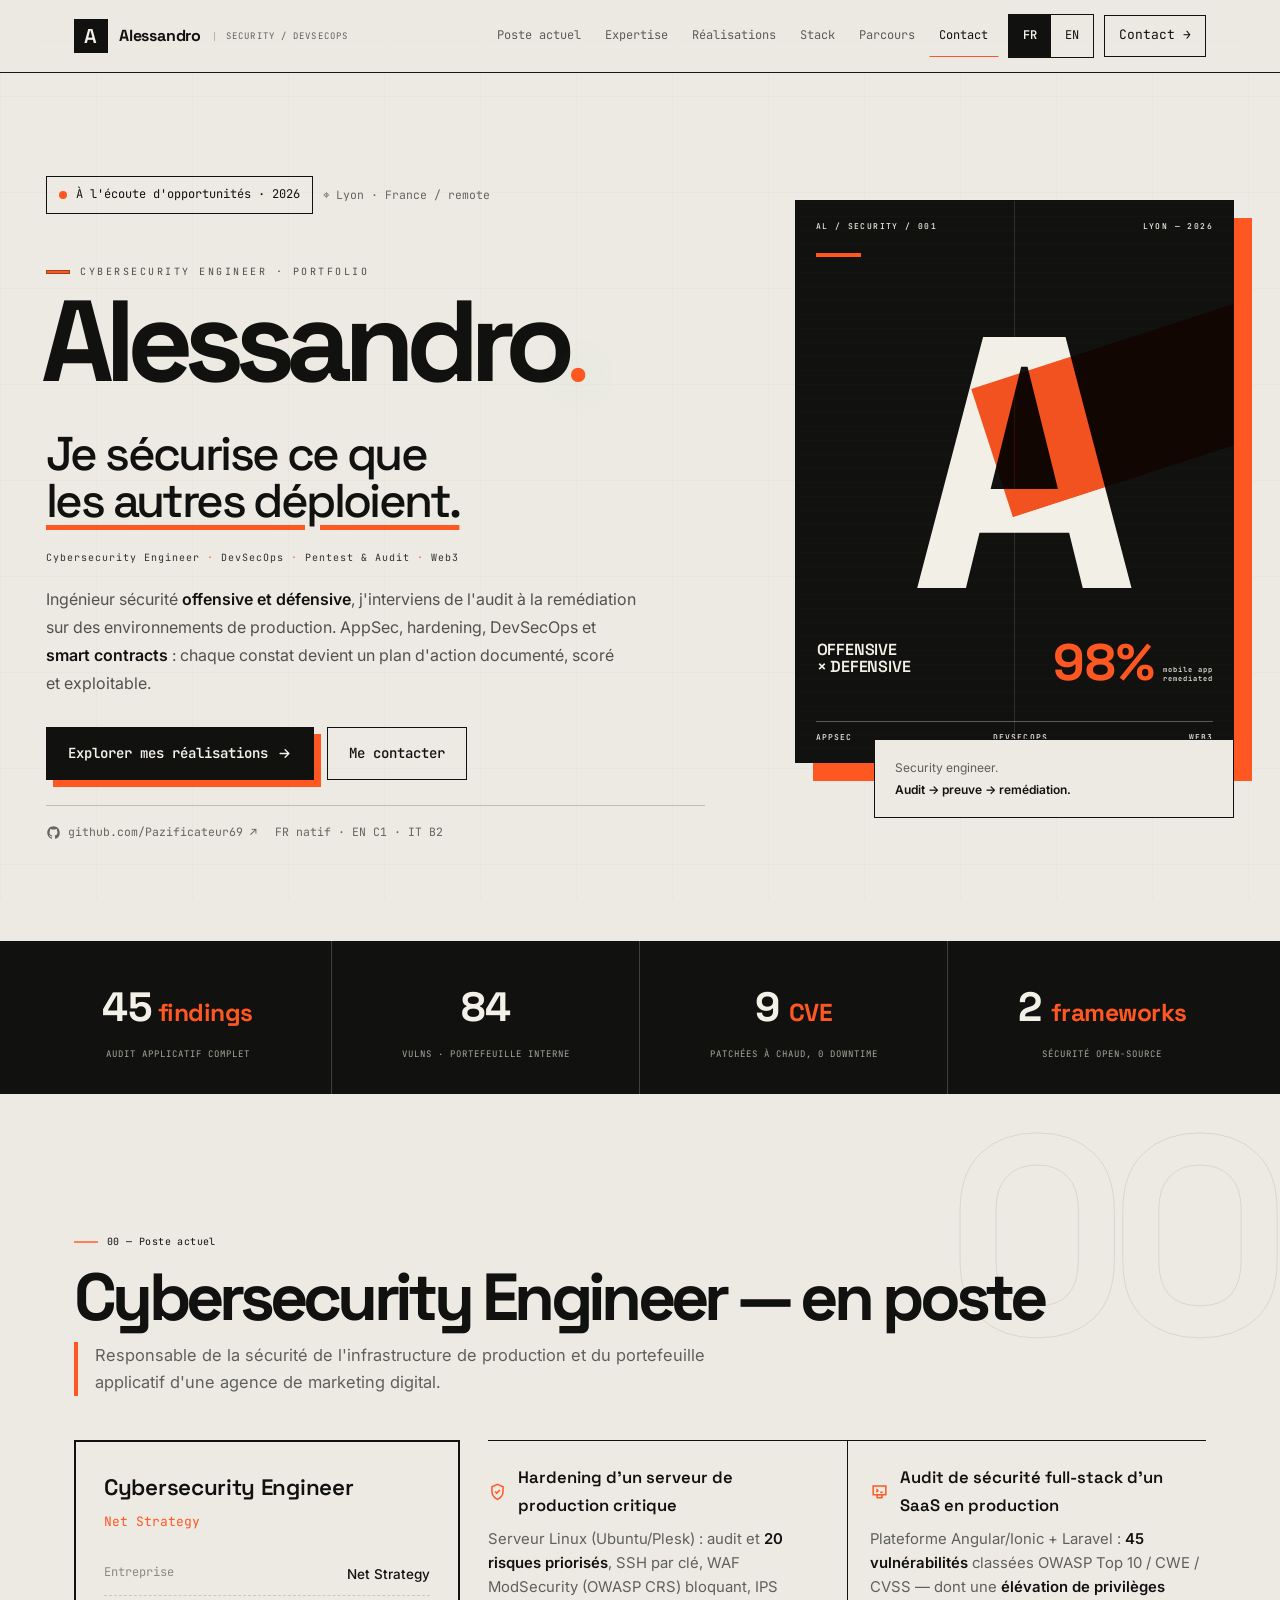
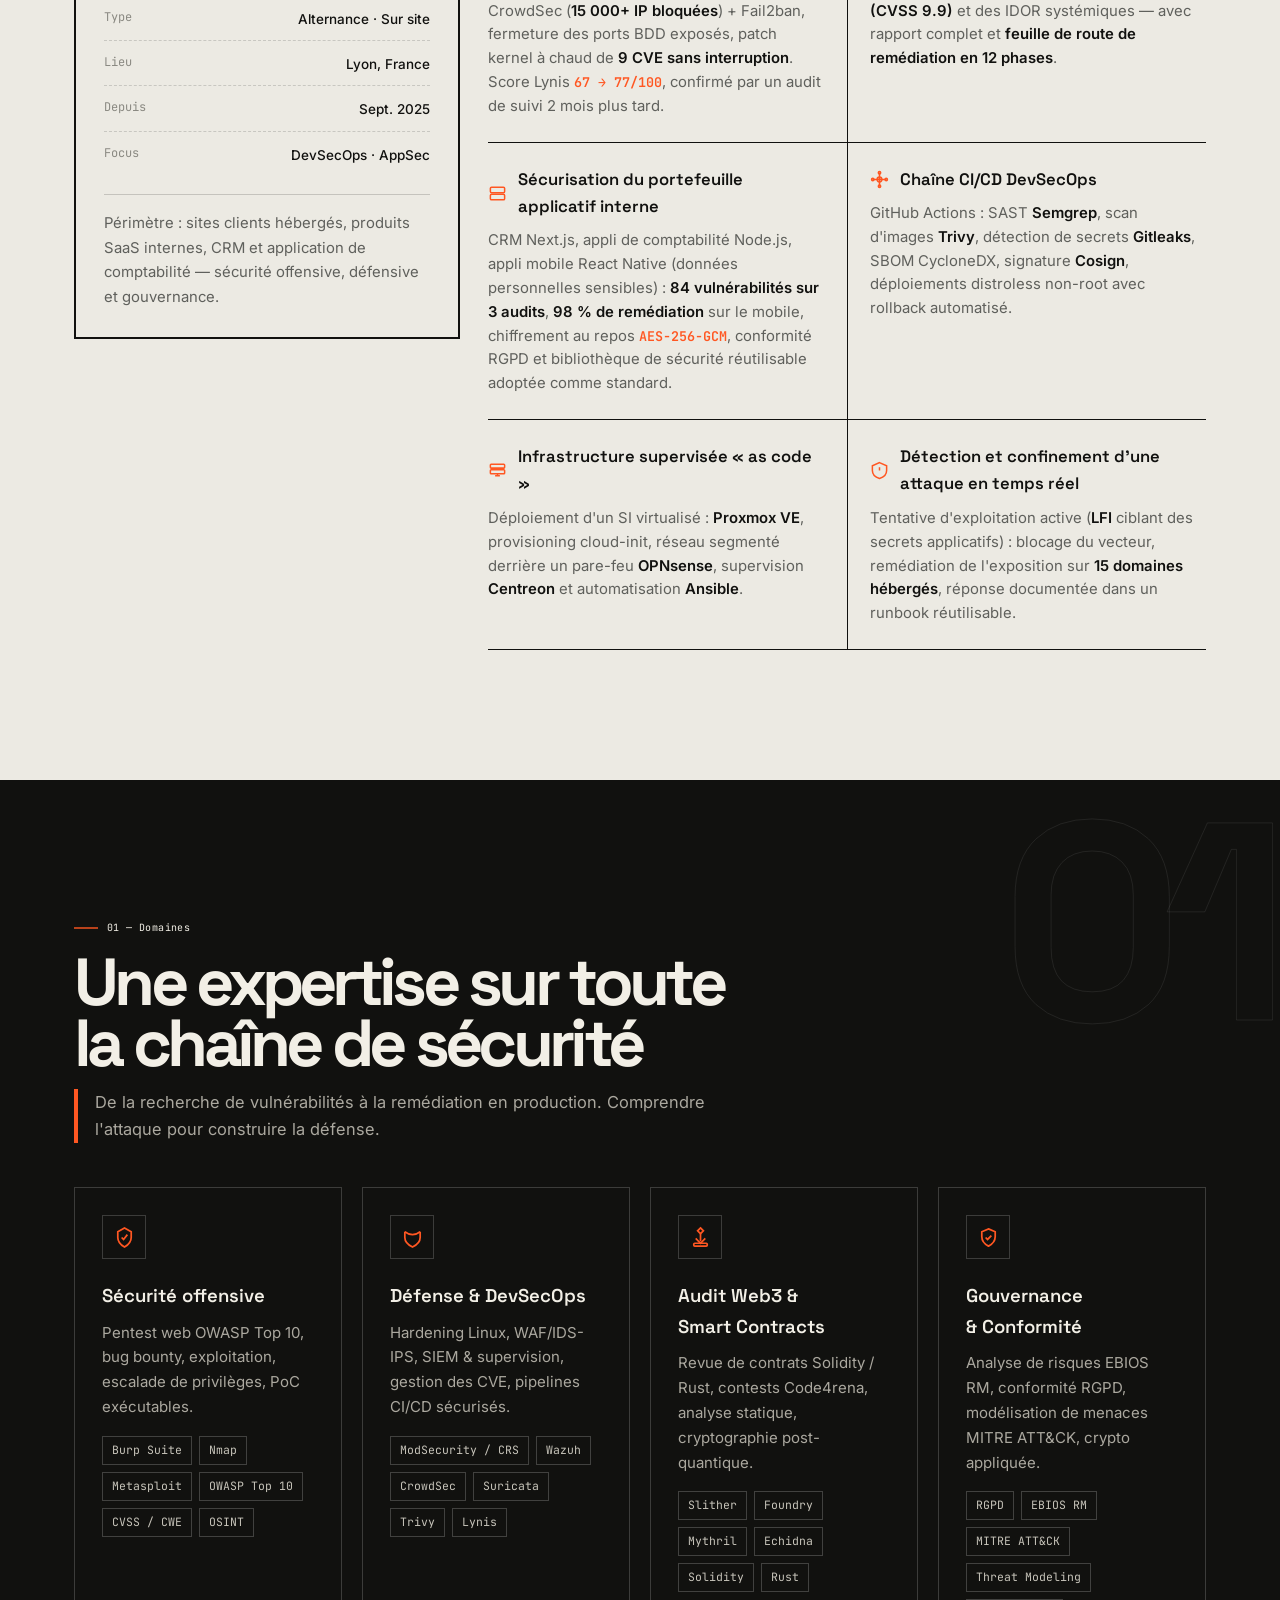
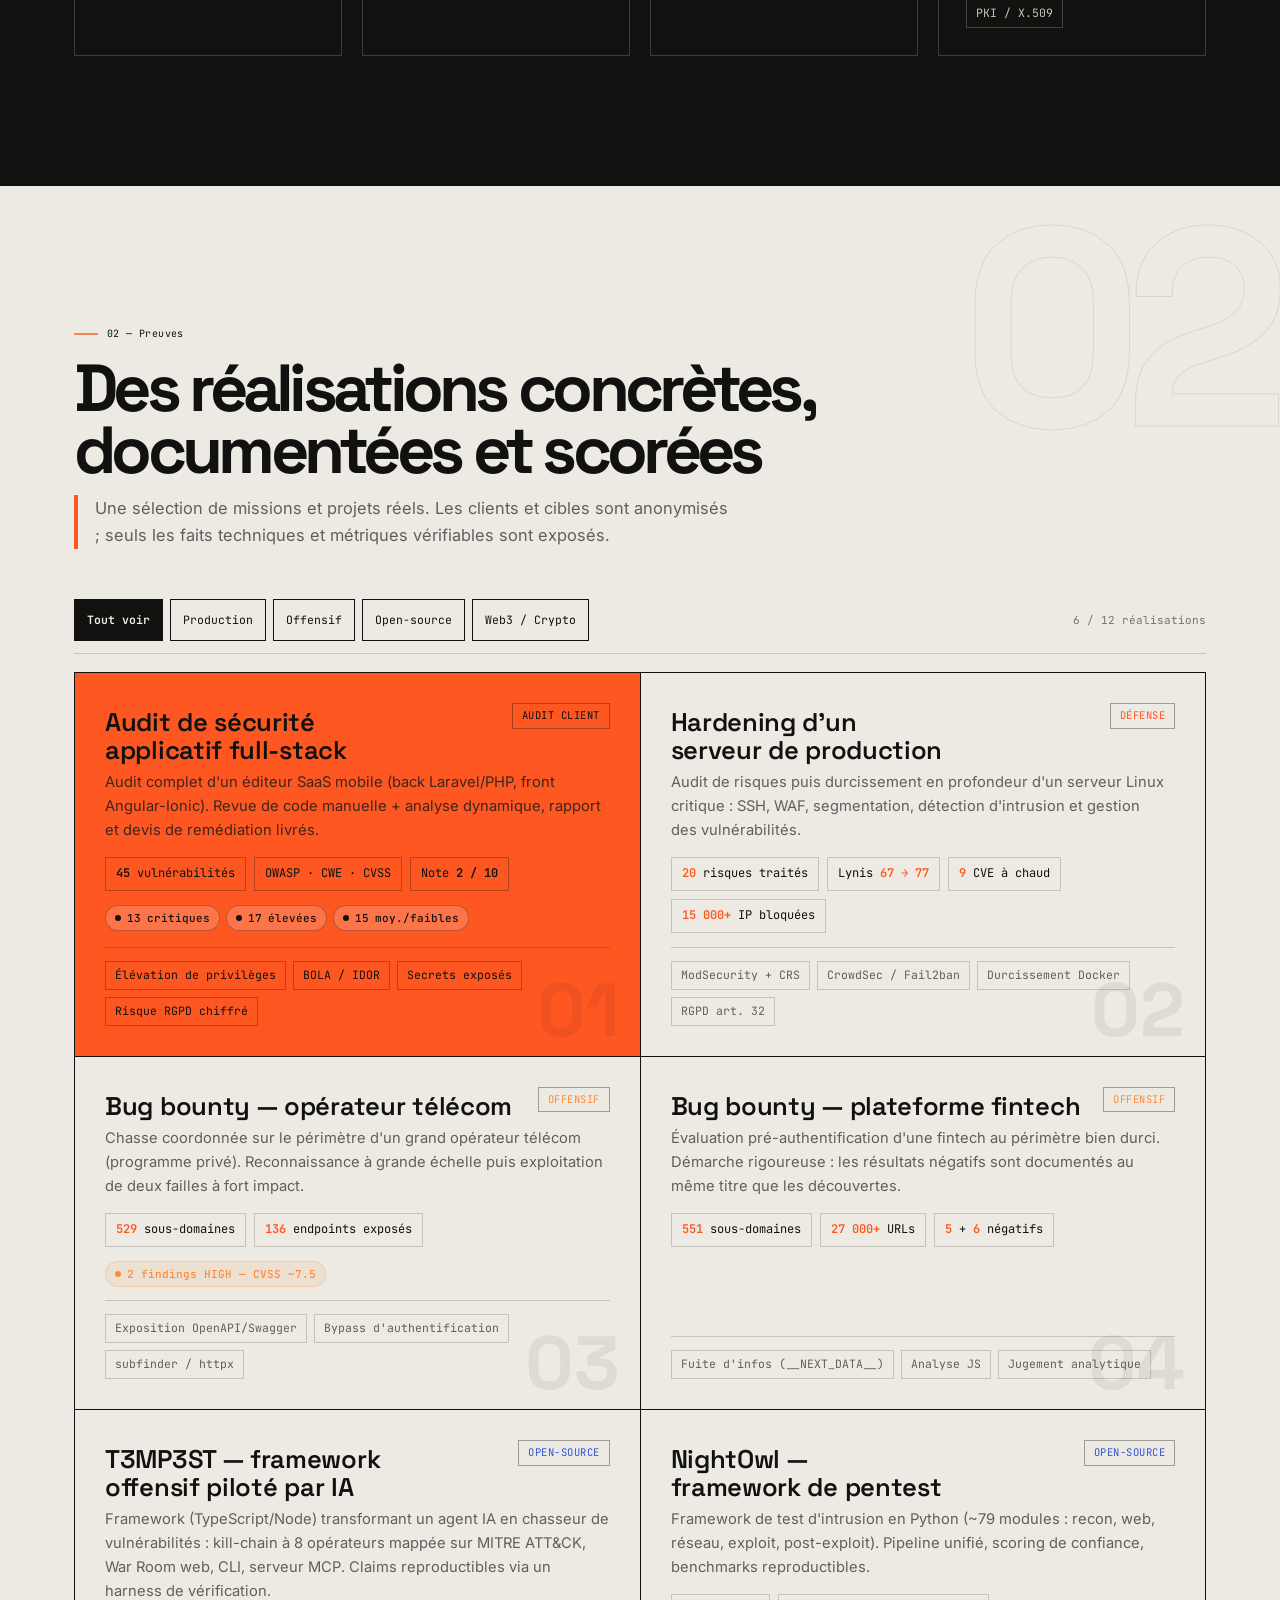
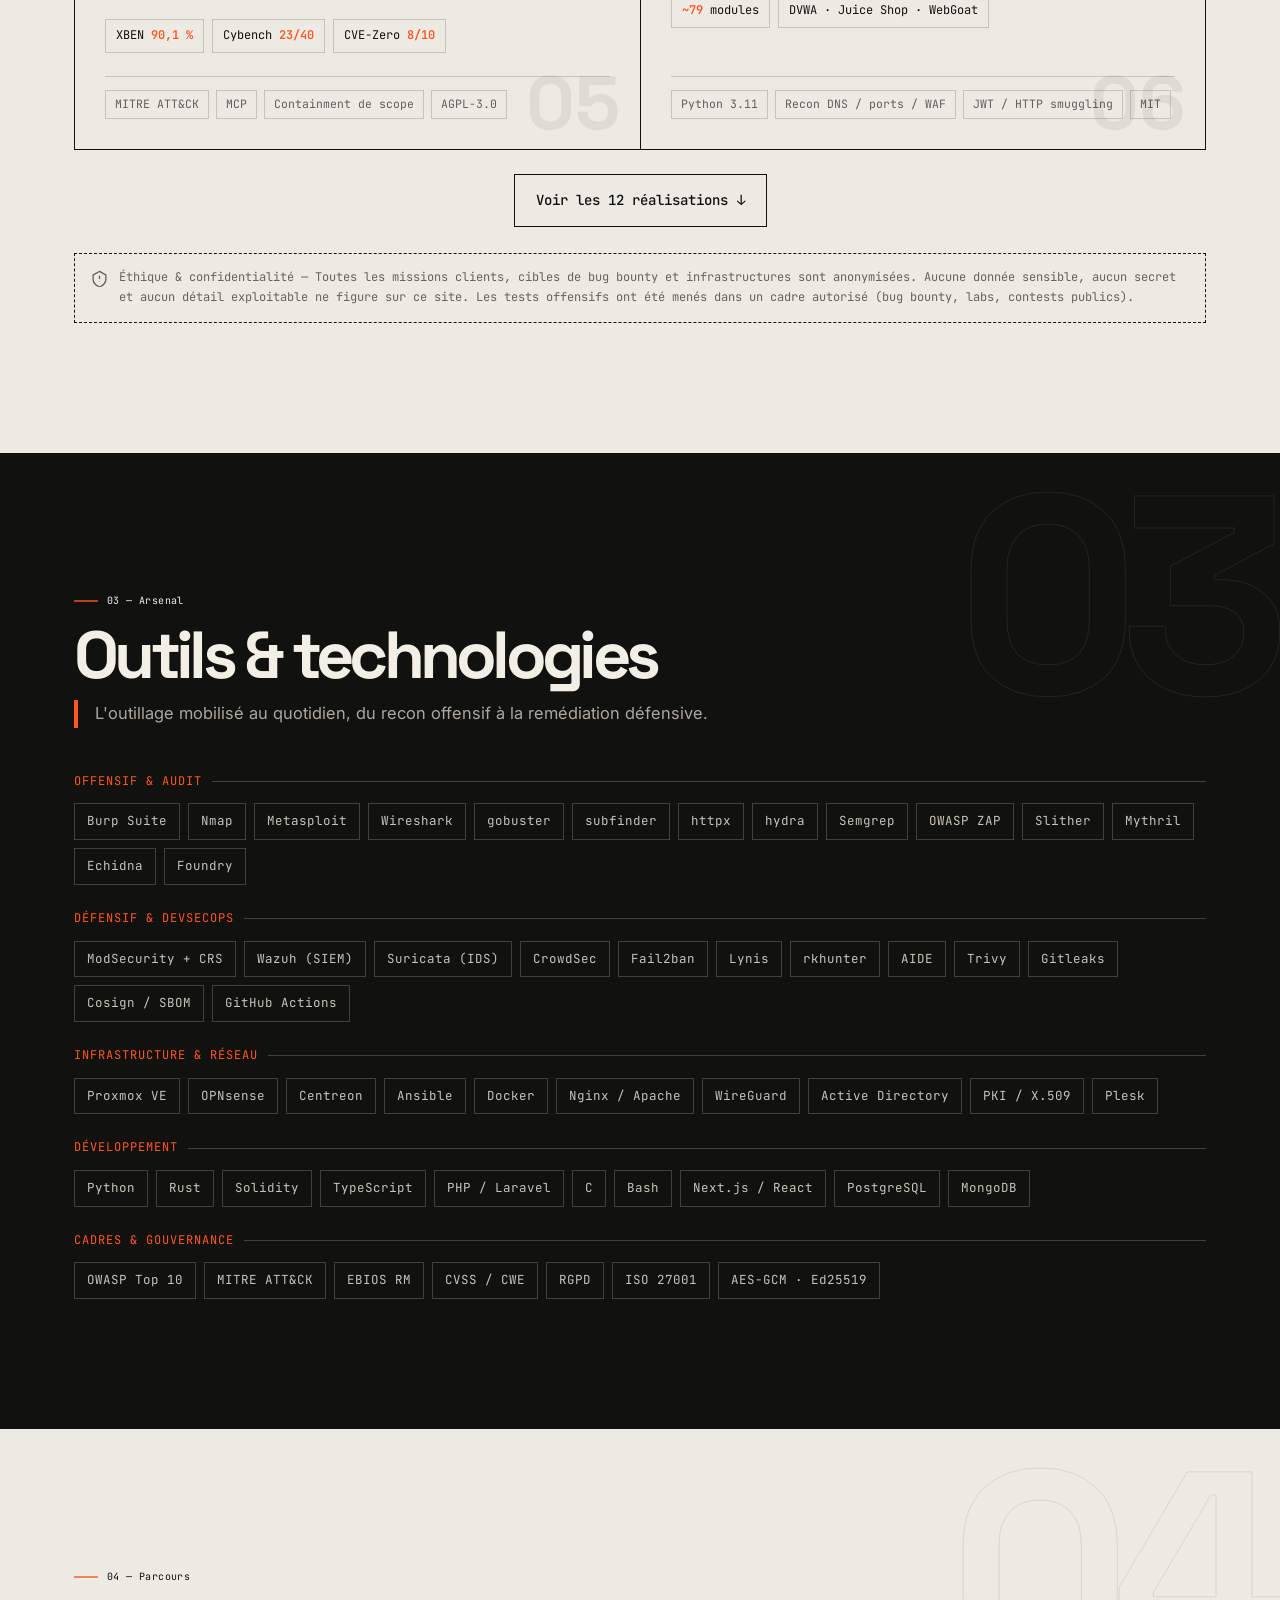
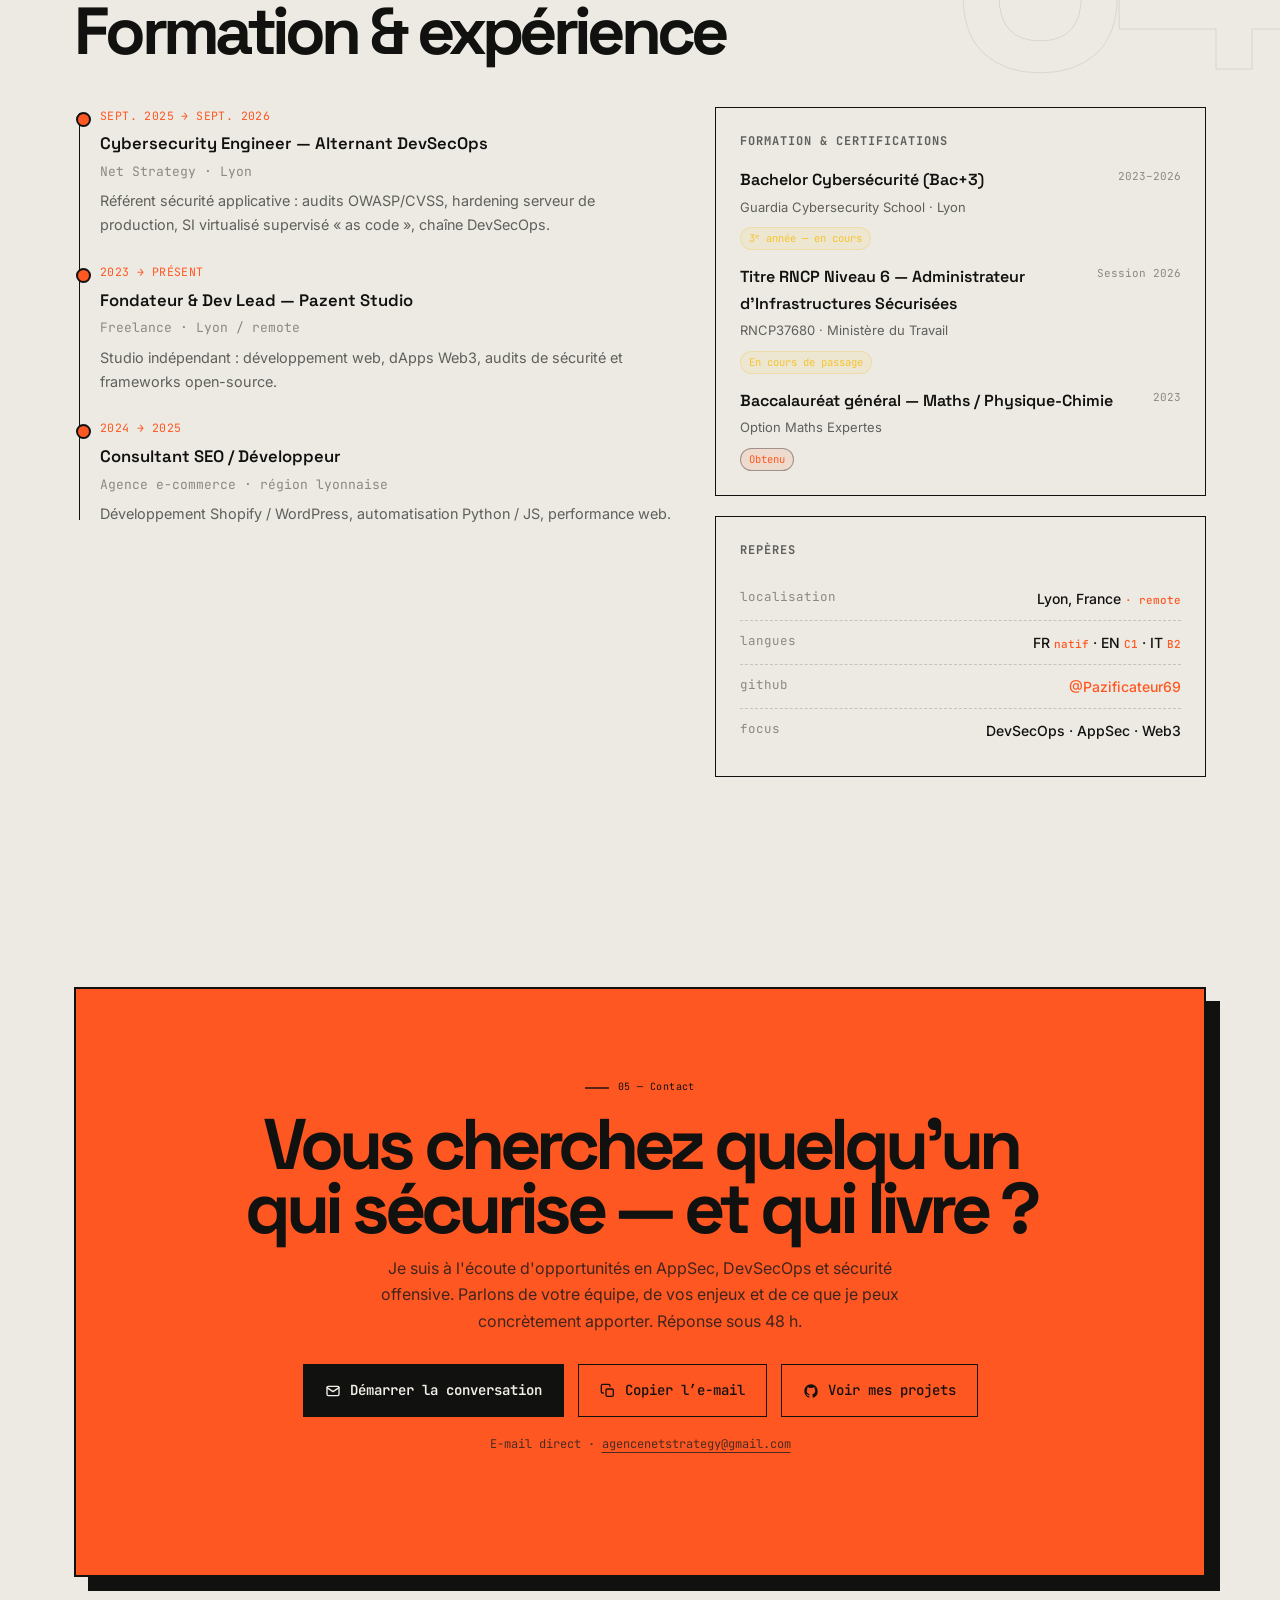
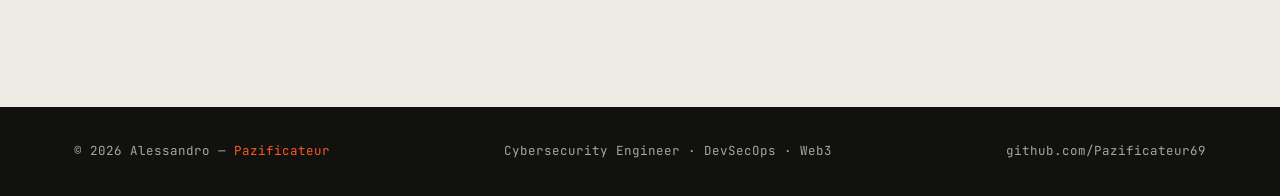
==== commit e4868149: "Titre unifié « Ingénieur cybersécurité & DevSecOps » et ajout de security.txt" ====
--- a/index.html
+++ b/index.html
@@ -3,12 +3,12 @@
 <head>
 <meta charset="UTF-8">
 <meta name="viewport" content="width=device-width, initial-scale=1.0">
-<title>Alessandro — Expert cybersécurité &amp; DevSecOps</title>
-<meta name="description" content="Alessandro — Cybersecurity Expert &amp; DevSecOps. Sécurité offensive et défensive sur infrastructures de production : audits OWASP, pentest, hardening, DevSecOps, audit de smart contracts.">
+<title>Alessandro — Ingénieur cybersécurité &amp; DevSecOps</title>
+<meta name="description" content="Alessandro — Ingénieur cybersécurité &amp; DevSecOps. Sécurité offensive et défensive sur infrastructures de production : audits OWASP, pentest, hardening, DevSecOps, audit de smart contracts.">
 <meta name="author" content="Alessandro">
 <meta name="color-scheme" content="light">
 <meta property="og:type" content="website">
-<meta property="og:title" content="Alessandro — Expert cybersécurité &amp; DevSecOps">
+<meta property="og:title" content="Alessandro — Ingénieur cybersécurité &amp; DevSecOps">
 <meta property="og:description" content="Sécurité offensive &amp; défensive sur infrastructures de production. Audits OWASP, pentest, hardening, DevSecOps, audit de smart contracts.">
 <meta property="og:locale" content="fr_FR">
 <meta property="og:locale:alternate" content="en_US">
@@ -21,10 +21,10 @@
 <meta property="og:image" content="https://pazificateur69.github.io/og-cover.png">
 <meta property="og:image:width" content="1200">
 <meta property="og:image:height" content="630">
-<meta property="og:image:alt" content="Alessandro — Expert cybersécurité et DevSecOps">
+<meta property="og:image:alt" content="Alessandro — Ingénieur cybersécurité et DevSecOps">
 <meta name="twitter:card" content="summary_large_image">
 <meta name="twitter:image" content="https://pazificateur69.github.io/og-cover.png">
-<meta name="twitter:title" content="Alessandro — Expert cybersécurité &amp; DevSecOps">
+<meta name="twitter:title" content="Alessandro — Ingénieur cybersécurité &amp; DevSecOps">
 <meta name="twitter:description" content="Sécurité offensive et défensive sur infrastructures de production : audits OWASP, pentest, hardening, DevSecOps et smart contracts.">
 <link rel="icon" href="data:image/svg+xml,%3Csvg xmlns='http://www.w3.org/2000/svg' viewBox='0 0 100 100'%3E%3Crect width='100' height='100' rx='22' fill='%230a0d12'/%3E%3Cpath d='M50 14l26 10v20c0 18-11 30-26 38-15-8-26-20-26-38V24z' fill='none' stroke='%234ade80' stroke-width='6' stroke-linejoin='round'/%3E%3Cpath d='M38 50l9 9 17-19' fill='none' stroke='%234ade80' stroke-width='7' stroke-linecap='round' stroke-linejoin='round'/%3E%3C/svg%3E">
 <link rel="preconnect" href="https://fonts.googleapis.com">
@@ -36,8 +36,8 @@
   "@type": "Person",
   "name": "Alessandro",
   "alternateName": "Pazificateur",
-  "jobTitle": "Cybersecurity Expert / DevSecOps",
-  "description": "Expert en cybersécurité offensive et défensive : audits applicatifs OWASP, pentest, hardening d'infrastructures, DevSecOps, audit de smart contracts.",
+  "jobTitle": "Ingénieur cybersécurité et DevSecOps",
+  "description": "Ingénieur en cybersécurité offensive et défensive : audits applicatifs OWASP, pentest, hardening d'infrastructures, DevSecOps, audit de smart contracts.",
   "url": "https://pazificateur69.github.io/",
   "sameAs": ["https://github.com/Pazificateur69"],
   "knowsLanguage": ["fr", "en", "it"],
@@ -612,7 +612,7 @@
           <h1 class="hero-name" id="hero-name">Alessandro<span>.</span></h1>
         </div>
         <h2 class="hero-claim reveal" id="hero-claim"><span data-i18n="hero.h1a">Je sécurise ce que</span><br><span class="grad" data-i18n="hero.h1b">les autres déploient.</span></h2>
-        <div class="role mono reveal"><span data-i18n="hero.role">Cybersecurity Expert <span class="sep">·</span> DevSecOps <span class="sep">·</span> Pentest &amp; Audit <span class="sep">·</span> Web3</span></div>
+        <div class="role mono reveal"><span data-i18n="hero.role">Cybersecurity Engineer <span class="sep">·</span> DevSecOps <span class="sep">·</span> Pentest &amp; Audit <span class="sep">·</span> Web3</span></div>
         <p class="lead reveal" data-i18n="hero.lead">Ingénieur sécurité <strong>offensive et défensive</strong>, j'interviens de l'audit à la remédiation sur des environnements de production. AppSec, hardening, DevSecOps et <strong>smart contracts</strong> : chaque constat devient un plan d'action documenté, scoré et exploitable.</p>
         <div class="btns reveal">
           <a class="btn primary" href="#preuves"><span data-i18n="hero.cta1">Explorer mes réalisations</span>
@@ -657,12 +657,12 @@
 <section id="poste" aria-labelledby="poste-title">
   <div class="wrap">
     <div class="kicker mono reveal"><span data-i18n="role.kicker">00 — Poste actuel</span></div>
-    <h2 class="sec reveal" id="poste-title" data-i18n="role.title">Cybersecurity Expert — en poste</h2>
+    <h2 class="sec reveal" id="poste-title" data-i18n="role.title">Cybersecurity Engineer — en poste</h2>
     <p class="sec-lead reveal" data-i18n="role.lead">Responsable de la sécurité de l'infrastructure de production et du portefeuille applicatif d'une agence de marketing digital.</p>
 
     <div class="role-wrap">
       <div class="role-card reveal">
-        <div class="rt">Cybersecurity Expert</div>
+        <div class="rt">Cybersecurity Engineer</div>
         <div class="org">Net Strategy</div>
         <div class="role-meta">
           <div class="kv"><span class="k" data-i18n="role.k.org">Entreprise</span><span class="v">Net Strategy</span></div>
@@ -892,7 +892,7 @@
         <div class="tl">
           <div class="tl-item">
             <div class="when">SEPT. 2025 → SEPT. 2026</div>
-            <h4 data-i18n="path.e1.t">Cybersecurity Expert — Alternant DevSecOps</h4>
+            <h4 data-i18n="path.e1.t">Cybersecurity Engineer — Alternant DevSecOps</h4>
             <div class="org">Net Strategy · Lyon</div>
             <p data-i18n="path.e1.p">Référent sécurité applicative : audits OWASP/CVSS, hardening serveur de production, SI virtualisé supervisé « as code », chaîne DevSecOps.</p>
           </div>
@@ -973,7 +973,7 @@
 <footer>
   <div class="wrap foot-in">
     <div>© 2026 Alessandro — <span class="accent">Pazificateur</span></div>
-    <div class="mono" data-i18n="foot.tag">Cybersecurity Expert · DevSecOps · Web3</div>
+    <div class="mono" data-i18n="foot.tag">Cybersecurity Engineer · DevSecOps · Web3</div>
     <div><a href="https://github.com/Pazificateur69" target="_blank" rel="me noopener noreferrer">github.com/Pazificateur69</a></div>
   </div>
 </footer>
@@ -988,13 +988,13 @@
       "hero.status":"Open to opportunities · 2026",
       "hero.identity":"Cybersecurity engineer · portfolio",
       "hero.h1a":"I secure what","hero.h1b":"others ship.",
-      "hero.role":"Cybersecurity Expert <span class='sep'>·</span> DevSecOps <span class='sep'>·</span> Pentest &amp; Audit <span class='sep'>·</span> Web3",
+      "hero.role":"Cybersecurity Engineer <span class='sep'>·</span> DevSecOps <span class='sep'>·</span> Pentest &amp; Audit <span class='sep'>·</span> Web3",
       "hero.lead":"<strong>Offensive and defensive</strong> security engineer, working from audit through remediation in production environments. AppSec, hardening, DevSecOps and <strong>smart contracts</strong>: every finding becomes a documented, scored and actionable plan.",
       "hero.cta1":"Explore my work","hero.cta2":"Get in touch","hero.signal":"Native FR · EN C1 · IT B2",
       "orbit.caption":"I don't deliver a list of flaws.","orbit.strong":"I build a path toward a safer system.",
       "term.l1":"20 prioritized risks · hardening","term.l2":"9 CVEs patched · 0 downtime","term.l3":"15,000+ IPs blocked","term.l4":"45 findings — OWASP / CWE / CVSS","term.l5":"available for engagements",
       "stat.1":"Full application audit","stat.2":"Vulns · internal portfolio","stat.3":"Live-patched, 0 downtime","stat.4":"Open-source security frameworks",
-      "role.kicker":"00 — Current role","role.title":"Cybersecurity Expert — in post","role.lead":"Responsible for securing the production infrastructure and application portfolio of a digital marketing agency.",
+      "role.kicker":"00 — Current role","role.title":"Cybersecurity Engineer — in post","role.lead":"Responsible for securing the production infrastructure and application portfolio of a digital marketing agency.",
       "role.k.org":"Company","role.k.type":"Type","role.v.type":"Apprenticeship · On-site","role.k.loc":"Location","role.k.since":"Since","role.v.since":"Sept. 2025","role.k.focus":"Focus",
       "role.scope":"Scope: hosted client websites, internal SaaS products, CRM and finance application — offensive, defensive security and governance.",
       "hl.1.t":"Hardened a business-critical production server","hl.1.p":"Linux server (Ubuntu/Plesk): audit with <b>20 prioritized risks</b>, key-only SSH, ModSecurity WAF (OWASP CRS) in blocking mode, CrowdSec IPS (<b>15,000+ IPs blocked</b>) + Fail2ban, closure of exposed DB ports, live kernel patching of <b>9 CVEs with zero downtime</b>. Lynis score <span class='g'>67 → 77/100</span>, confirmed by a follow-up audit two months later.",
@@ -1029,22 +1029,22 @@
       "stack.kicker":"03 — Arsenal","stack.title":"Tools &amp; technologies","stack.lead":"The tooling used day to day, from offensive recon to defensive remediation.",
       "stack.g1":"Offensive &amp; audit","stack.g2":"Defensive &amp; DevSecOps","stack.g3":"Infrastructure &amp; network","stack.g4":"Development","stack.g5":"Frameworks &amp; governance",
       "path.kicker":"04 — Background","path.title":"Education &amp; experience","path.present":"PRESENT",
-      "path.e1.t":"Cybersecurity Expert — DevSecOps apprentice","path.e1.p":"Application security lead: OWASP/CVSS audits, production server hardening, monitored infrastructure as code, DevSecOps pipeline.",
+      "path.e1.t":"Cybersecurity Engineer — DevSecOps apprentice","path.e1.p":"Application security lead: OWASP/CVSS audits, production server hardening, monitored infrastructure as code, DevSecOps pipeline.",
       "path.e2.t":"Founder &amp; Dev Lead — Pazent Studio","path.e2.o":"Freelance · Lyon / remote","path.e2.p":"Independent studio: web development, Web3 dApps, security audits and open-source frameworks.",
       "path.e3.t":"SEO Consultant / Developer","path.e3.o":"E-commerce agency · Lyon area","path.e3.p":"Shopify / WordPress development, Python / JS automation, web performance.",
       "edu.title":"Education &amp; certifications","edu.1.t":"Bachelor in Cybersecurity (Bac+3)","edu.1.s":"3rd year — in progress","edu.2.t":"RNCP Level 6 — Secure Infrastructure Administrator","edu.2.y":"2026 session","edu.2.s":"In progress","edu.3.t":"French Baccalauréat — Maths / Physics-Chemistry","edu.3.sub":"Advanced Maths option","edu.3.s":"Obtained",
       "rep.title":"At a glance","rep.loc":"location","rep.lang":"languages","rep.native":"native","rep.focus":"focus",
       "contact.kicker":"05 — Contact","contact.title":"Looking for someone who secures — and ships?","contact.lead":"I am open to opportunities in AppSec, DevSecOps and offensive security. Let's talk about your team, your challenges and the concrete value I can bring. I reply within 48h.","contact.cta1":"Start a conversation","contact.cta2":"See my projects",
-      "contact.copy":"Copy email","contact.emailLabel":"Direct email","foot.tag":"Cybersecurity Expert · DevSecOps · Web3"
+      "contact.copy":"Copy email","contact.emailLabel":"Direct email","foot.tag":"Cybersecurity Engineer · DevSecOps · Web3"
     }
   };
 
 
   var UI = {
     fr: {
-      title: 'Alessandro — Expert cybersécurité & DevSecOps',
-      description: 'Alessandro — Expert cybersécurité & DevSecOps. Sécurité offensive et défensive sur infrastructures de production : audits OWASP, pentest, hardening, DevSecOps et smart contracts.',
-      ogTitle: 'Alessandro — Expert cybersécurité & DevSecOps',
+      title: 'Alessandro — Ingénieur cybersécurité & DevSecOps',
+      description: 'Alessandro — Ingénieur cybersécurité & DevSecOps. Sécurité offensive et défensive sur infrastructures de production : audits OWASP, pentest, hardening, DevSecOps et smart contracts.',
+      ogTitle: 'Alessandro — Ingénieur cybersécurité & DevSecOps',
       ogDescription: 'Sécurité offensive et défensive sur infrastructures de production. Audits OWASP, pentest, hardening, DevSecOps et smart contracts.',
       locale: 'fr_FR', nav: 'Navigation principale', languages: 'Langue', filters: 'Filtrer les réalisations',
       burgerOpen: 'Ouvrir le menu', burgerClose: 'Fermer le menu', top: 'Retour en haut',
@@ -1052,9 +1052,9 @@
       mailSubject: 'Opportunité cybersécurité'
     },
     en: {
-      title: 'Alessandro — Cybersecurity Expert & DevSecOps',
-      description: 'Alessandro — Cybersecurity Expert & DevSecOps. Offensive and defensive security for production systems: OWASP audits, pentesting, hardening, DevSecOps and smart-contract security.',
-      ogTitle: 'Alessandro — Cybersecurity Expert & DevSecOps',
+      title: 'Alessandro — Cybersecurity & DevSecOps Engineer',
+      description: 'Alessandro — Cybersecurity & DevSecOps Engineer. Offensive and defensive security for production systems: OWASP audits, pentesting, hardening, DevSecOps and smart-contract security.',
+      ogTitle: 'Alessandro — Cybersecurity & DevSecOps Engineer',
       ogDescription: 'Offensive and defensive security for production systems. OWASP audits, pentesting, hardening, DevSecOps and smart-contract security.',
       locale: 'en_US', nav: 'Main navigation', languages: 'Language', filters: 'Filter projects',
       burgerOpen: 'Open menu', burgerClose: 'Close menu', top: 'Back to top',
